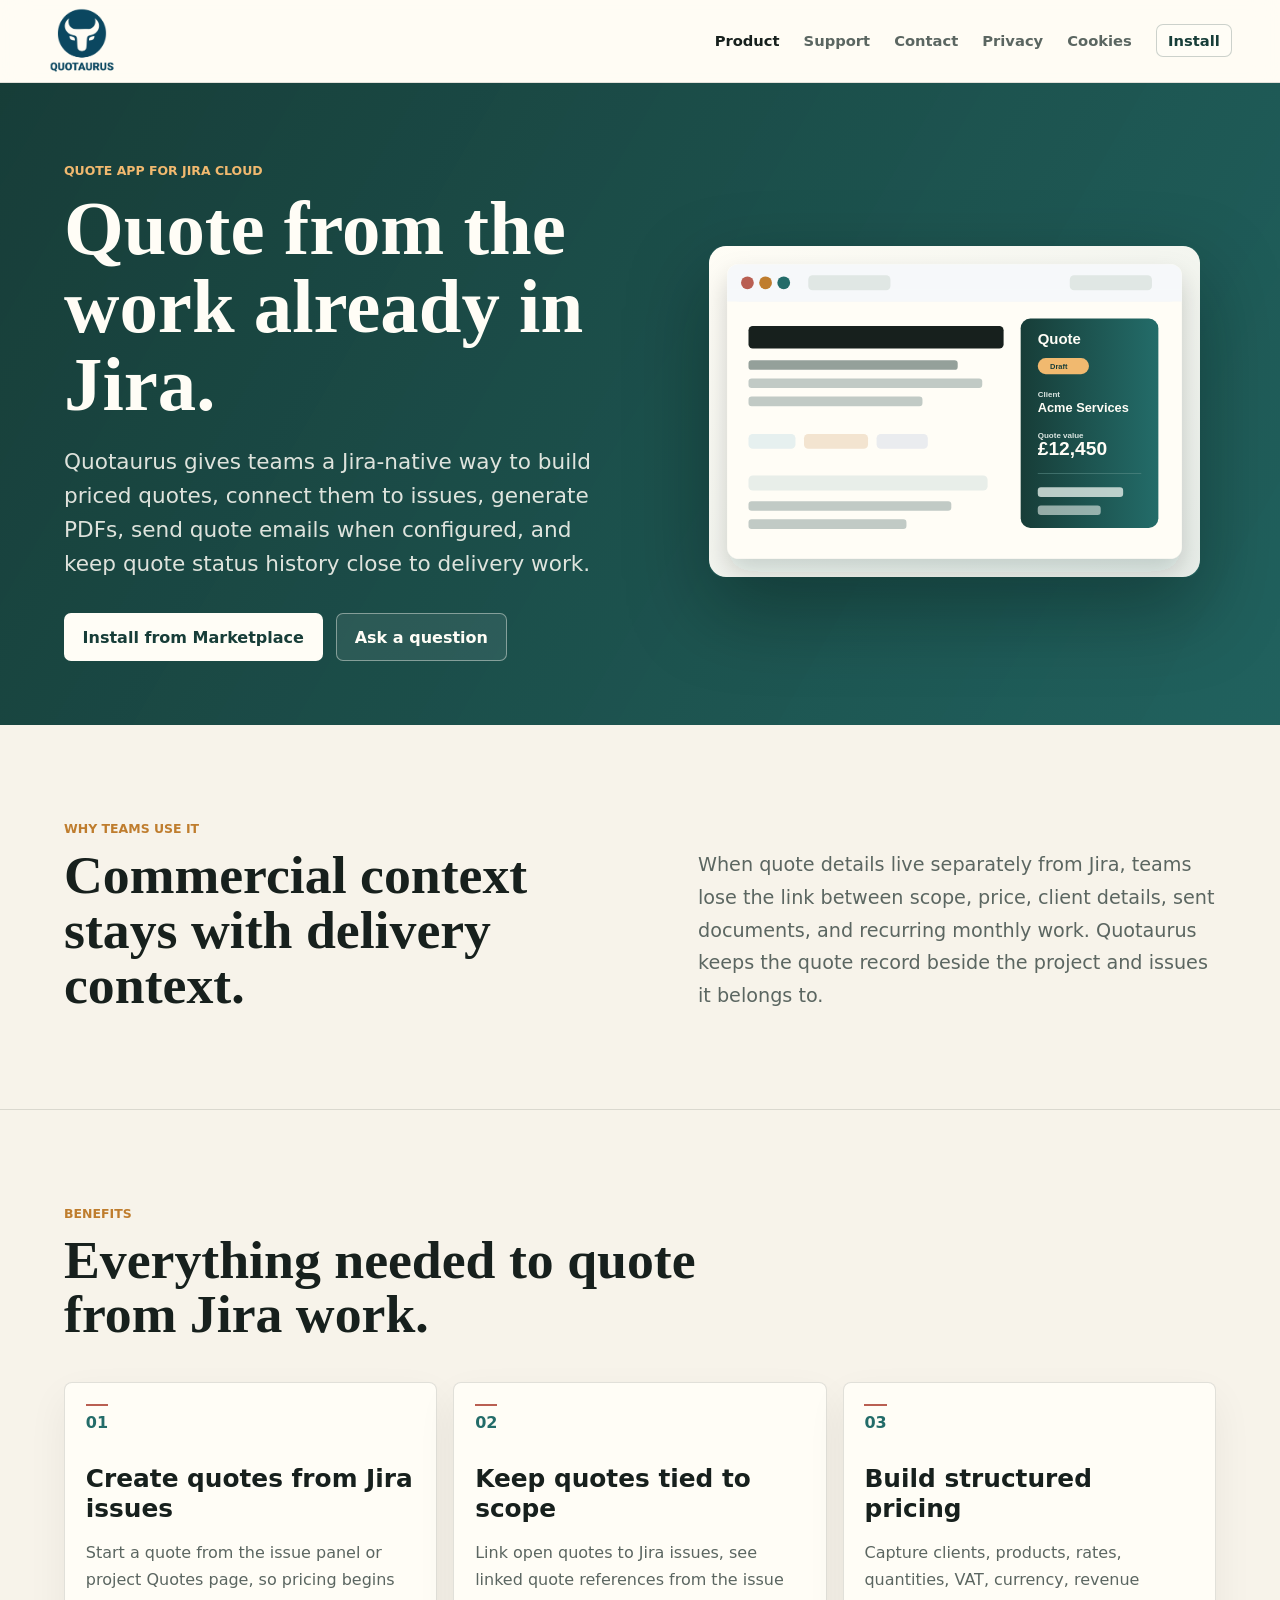
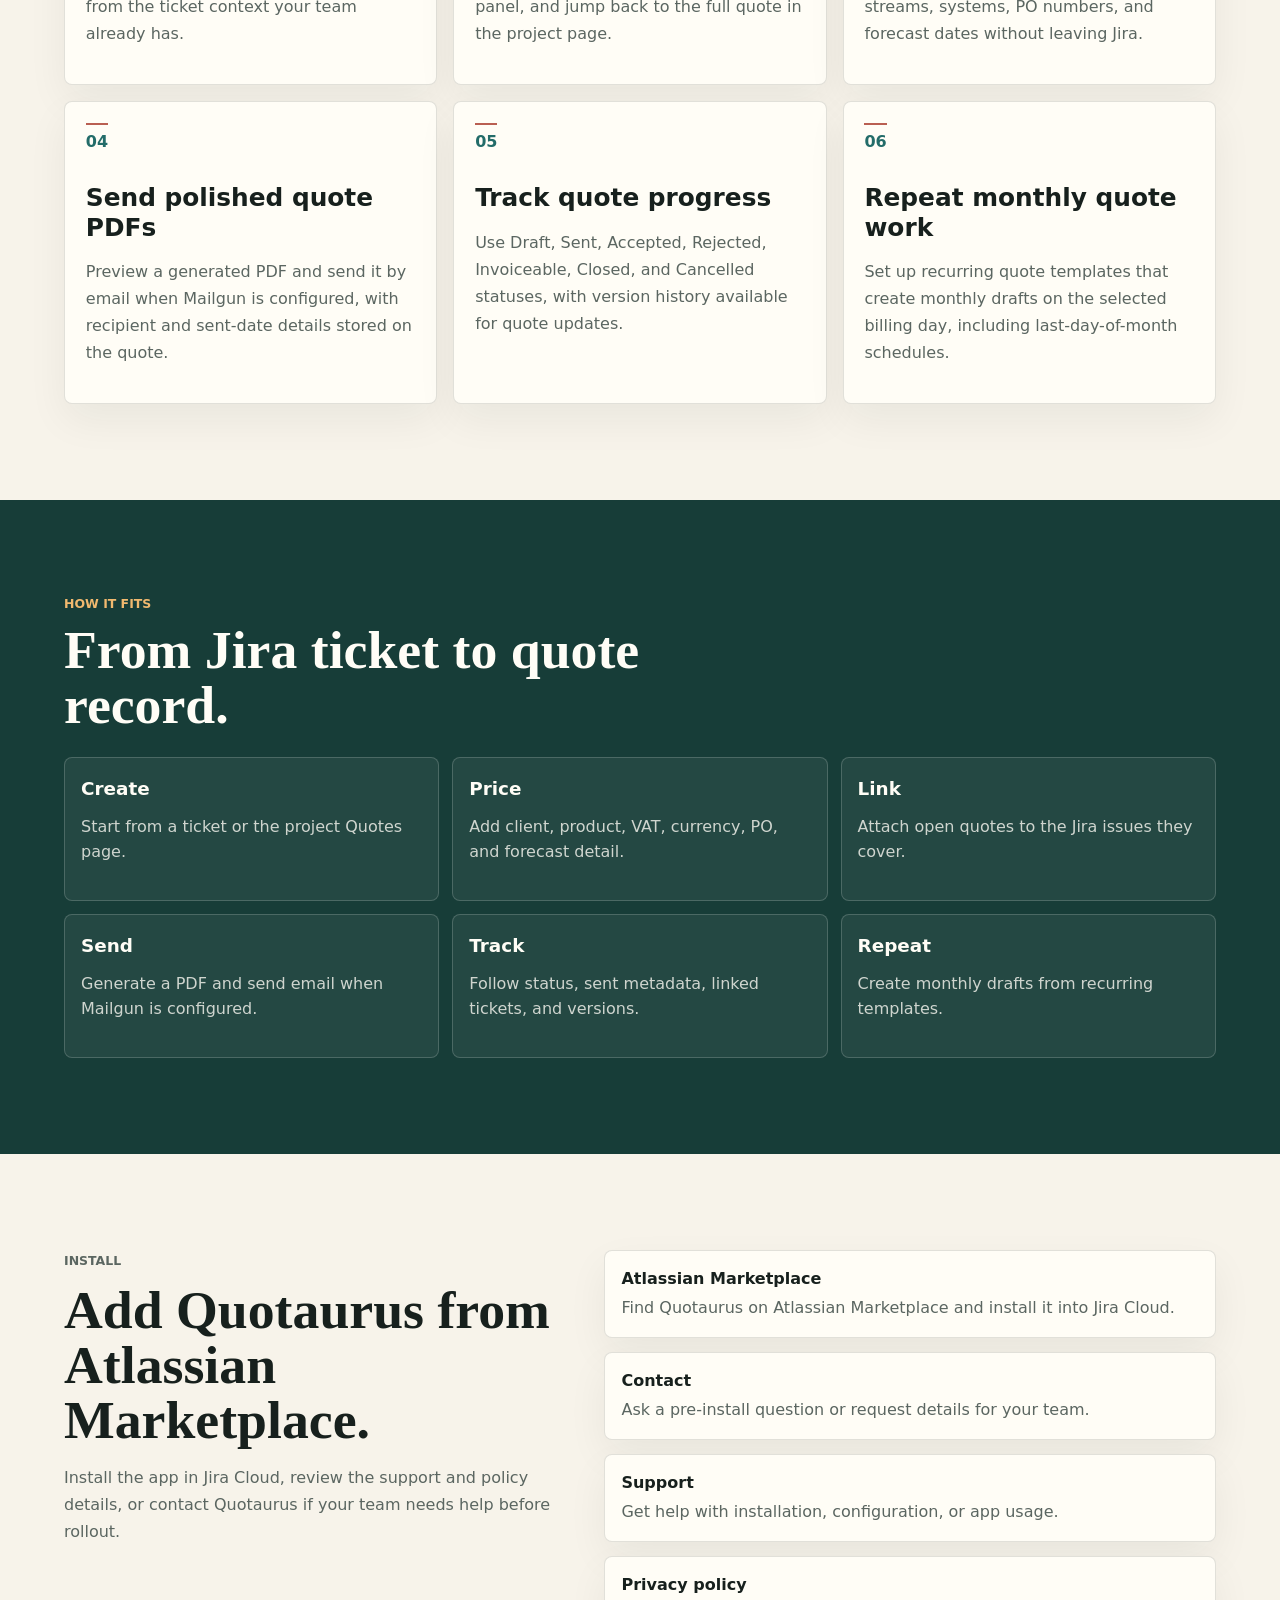
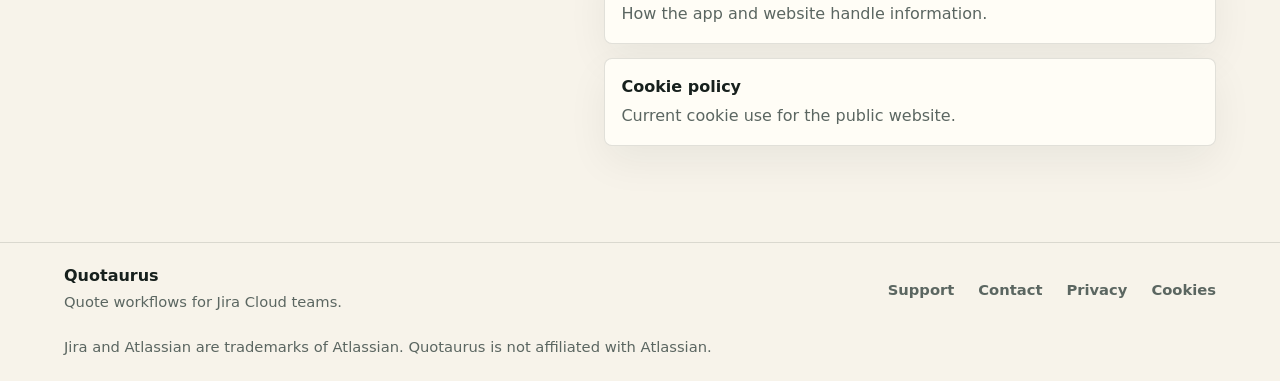
==== index.html @ f42eaaae "Refine sales copy for Quotaurus site" ====
<!doctype html>
<html lang="en">
  <head>
    <meta charset="utf-8">
    <meta name="viewport" content="width=device-width, initial-scale=1">
    <meta
      name="description"
      content="Quotaurus is a Jira Cloud quote app for creating priced quotes from Jira work, linking them to issues, generating PDFs, sending quote emails, and tracking quote status."
    >
    <title>Quotaurus | Quote App for Jira</title>
    <link rel="icon" href="assets/quotaurus-logo.png" type="image/png">
    <link rel="preload" as="image" href="assets/quote-app-mockup.svg">
    <link rel="stylesheet" href="styles.css">
  </head>
  <body>
    <header class="site-header" aria-label="Main navigation">
      <a class="brand" href="index.html" aria-label="Quotaurus home">
        <img class="brand-logo" src="assets/quotaurus-logo.png" alt="Quotaurus">
      </a>
      <nav class="nav-links" aria-label="Primary navigation">
        <a aria-current="page" href="index.html">Product</a>
        <a href="support.html">Support</a>
        <a href="contact.html">Contact</a>
        <a href="privacy-policy.html">Privacy</a>
        <a href="cookie-policy.html">Cookies</a>
        <a
          class="nav-cta"
          href="https://marketplace.atlassian.com/search?query=Quotaurus"
          target="_blank"
          rel="noopener"
        >Install</a>
      </nav>
    </header>

    <main>
      <section class="product-hero" aria-labelledby="hero-title">
        <div class="hero-copy">
          <p class="eyebrow">Quote app for Jira Cloud</p>
          <h1 id="hero-title">Quote from the work already in Jira.</h1>
          <p class="hero-text">
            Quotaurus gives teams a Jira-native way to build priced quotes,
            connect them to issues, generate PDFs, send quote emails when
            configured, and keep quote status history close to delivery work.
          </p>
          <div class="hero-actions" aria-label="Primary actions">
            <a
              class="button primary"
              href="https://marketplace.atlassian.com/search?query=Quotaurus"
              target="_blank"
              rel="noopener"
            >Install from Marketplace</a>
            <a class="button secondary" href="contact.html">Ask a question</a>
          </div>
        </div>

        <div class="hero-visual" aria-label="Quote app interface preview">
          <img
            src="assets/quote-app-mockup.svg"
            alt="Mock interface showing a Jira issue with a Quote panel, draft status, client, value, and line items."
          >
        </div>
      </section>

      <section class="intro-band" aria-labelledby="problem-title">
        <div>
          <p class="section-kicker">Why teams use it</p>
          <h2 id="problem-title">Commercial context stays with delivery context.</h2>
        </div>
        <p>
          When quote details live separately from Jira, teams lose the link
          between scope, price, client details, sent documents, and recurring
          monthly work. Quotaurus keeps the quote record beside the project and
          issues it belongs to.
        </p>
      </section>

      <section class="feature-grid" aria-labelledby="features-title">
        <div class="section-heading">
          <p class="section-kicker">Benefits</p>
          <h2 id="features-title">Everything needed to quote from Jira work.</h2>
        </div>

        <article class="feature-card">
          <span class="feature-number">01</span>
          <h3>Create quotes from Jira issues</h3>
          <p>
            Start a quote from the issue panel or project Quotes page, so
            pricing begins from the ticket context your team already has.
          </p>
        </article>

        <article class="feature-card">
          <span class="feature-number">02</span>
          <h3>Keep quotes tied to scope</h3>
          <p>
            Link open quotes to Jira issues, see linked quote references from
            the issue panel, and jump back to the full quote in the project page.
          </p>
        </article>

        <article class="feature-card">
          <span class="feature-number">03</span>
          <h3>Build structured pricing</h3>
          <p>
            Capture clients, products, rates, quantities, VAT, currency,
            revenue streams, systems, PO numbers, and forecast dates without
            leaving Jira.
          </p>
        </article>

        <article class="feature-card">
          <span class="feature-number">04</span>
          <h3>Send polished quote PDFs</h3>
          <p>
            Preview a generated PDF and send it by email when Mailgun is
            configured, with recipient and sent-date details stored on the
            quote.
          </p>
        </article>

        <article class="feature-card">
          <span class="feature-number">05</span>
          <h3>Track quote progress</h3>
          <p>
            Use Draft, Sent, Accepted, Rejected, Invoiceable, Closed, and
            Cancelled statuses, with version history available for quote
            updates.
          </p>
        </article>

        <article class="feature-card">
          <span class="feature-number">06</span>
          <h3>Repeat monthly quote work</h3>
          <p>
            Set up recurring quote templates that create monthly drafts on the
            selected billing day, including last-day-of-month schedules.
          </p>
        </article>
      </section>

      <section class="workflow-band" aria-labelledby="workflow-title">
        <div class="section-heading">
          <p class="section-kicker">How it fits</p>
          <h2 id="workflow-title">From Jira ticket to quote record.</h2>
        </div>
        <ol class="workflow-list">
          <li>
            <span>Create</span>
            Start from a ticket or the project Quotes page.
          </li>
          <li>
            <span>Price</span>
            Add client, product, VAT, currency, PO, and forecast detail.
          </li>
          <li>
            <span>Link</span>
            Attach open quotes to the Jira issues they cover.
          </li>
          <li>
            <span>Send</span>
            Generate a PDF and send email when Mailgun is configured.
          </li>
          <li>
            <span>Track</span>
            Follow status, sent metadata, linked tickets, and versions.
          </li>
          <li>
            <span>Repeat</span>
            Create monthly drafts from recurring templates.
          </li>
        </ol>
      </section>

      <section class="marketplace-band" aria-labelledby="marketplace-title">
        <div>
          <p class="section-kicker">Install</p>
          <h2 id="marketplace-title">Add Quotaurus from Atlassian Marketplace.</h2>
          <p>
            Install the app in Jira Cloud, review the support and policy
            details, or contact Quotaurus if your team needs help before rollout.
          </p>
        </div>
        <div class="link-cards">
          <a
            href="https://marketplace.atlassian.com/search?query=Quotaurus"
            target="_blank"
            rel="noopener"
          >
            <span>Atlassian Marketplace</span>
            Find Quotaurus on Atlassian Marketplace and install it into Jira Cloud.
          </a>
          <a href="contact.html">
            <span>Contact</span>
            Ask a pre-install question or request details for your team.
          </a>
          <a href="support.html">
            <span>Support</span>
            Get help with installation, configuration, or app usage.
          </a>
          <a href="privacy-policy.html">
            <span>Privacy policy</span>
            How the app and website handle information.
          </a>
          <a href="cookie-policy.html">
            <span>Cookie policy</span>
            Current cookie use for the public website.
          </a>
        </div>
      </section>
    </main>

    <footer class="site-footer">
      <div>
        <span class="footer-brand">Quotaurus</span>
        <p>Quote workflows for Jira Cloud teams.</p>
      </div>
      <nav aria-label="Footer navigation">
        <a href="support.html">Support</a>
        <a href="contact.html">Contact</a>
        <a href="privacy-policy.html">Privacy</a>
        <a href="cookie-policy.html">Cookies</a>
      </nav>
      <p class="trademark-note">
        Jira and Atlassian are trademarks of Atlassian. Quotaurus is not
        affiliated with Atlassian.
      </p>
    </footer>
  </body>
</html>
---- styles.css ----
:root {
  color-scheme: light;
  --ink: #17201d;
  --muted: #5b6661;
  --paper: #f7f3ea;
  --paper-strong: #fffdf6;
  --mist: #e9eee9;
  --line: rgba(23, 32, 29, 0.13);
  --forest: #173d38;
  --teal: #236c69;
  --blue: #315d92;
  --amber: #bf7d2e;
  --coral: #b95f52;
  --shadow: rgba(21, 34, 31, 0.16);
  font-family:
    Inter, ui-sans-serif, system-ui, -apple-system, BlinkMacSystemFont,
    "Segoe UI", sans-serif;
  font-size: 16px;
}

* {
  box-sizing: border-box;
}

html {
  scroll-behavior: smooth;
}

body {
  margin: 0;
  color: var(--ink);
  background: var(--paper);
}

a {
  color: inherit;
  text-decoration: none;
}

code {
  border: 1px solid var(--line);
  border-radius: 5px;
  padding: 0.08rem 0.32rem;
  background: rgba(255, 253, 246, 0.75);
  font-size: 0.92em;
}

img {
  display: block;
  max-width: 100%;
}

.site-header {
  position: sticky;
  z-index: 10;
  top: 0;
  display: flex;
  align-items: center;
  justify-content: space-between;
  gap: 1rem;
  border-bottom: 1px solid var(--line);
  padding: 0.45rem clamp(1rem, 4vw, 3rem);
  background: rgba(255, 253, 246, 0.9);
  backdrop-filter: blur(14px);
}

.brand {
  display: inline-flex;
  align-items: center;
}

.brand-logo {
  width: auto;
  height: 4.2rem;
}

.nav-links,
.site-footer nav {
  display: flex;
  align-items: center;
  gap: clamp(0.75rem, 2.5vw, 1.5rem);
  color: var(--muted);
  font-size: 0.92rem;
  font-weight: 760;
}

.nav-links a {
  padding-block: 0.25rem;
}

.nav-links .nav-cta {
  border: 1px solid rgba(23, 61, 56, 0.22);
  border-radius: 7px;
  padding: 0.45rem 0.7rem;
  color: var(--forest);
  background: rgba(255, 253, 246, 0.72);
}

.nav-links a:hover,
.nav-links a:focus-visible,
.nav-links a[aria-current="page"] {
  color: var(--ink);
}

.product-hero {
  min-height: 68svh;
  display: grid;
  grid-template-columns: minmax(0, 0.95fr) minmax(20rem, 0.9fr);
  align-items: center;
  gap: clamp(2rem, 6vw, 5rem);
  padding: clamp(2.75rem, 7vw, 5rem) clamp(1rem, 5vw, 5rem)
    clamp(2.25rem, 6vw, 4rem);
  background:
    linear-gradient(120deg, rgba(23, 61, 56, 0.94), rgba(35, 108, 105, 0.78)),
    var(--forest);
  color: var(--paper-strong);
  overflow: hidden;
}

.hero-copy {
  max-width: 44rem;
}

.eyebrow,
.section-kicker {
  margin: 0 0 0.75rem;
  color: var(--amber);
  font-size: 0.78rem;
  font-weight: 860;
  letter-spacing: 0;
  text-transform: uppercase;
}

.product-hero .eyebrow {
  color: #f1b96f;
}

h1,
h2,
h3,
p {
  overflow-wrap: anywhere;
}

h1,
h2,
h3 {
  margin: 0;
  letter-spacing: 0;
}

h1,
h2 {
  font-family: Georgia, "Times New Roman", serif;
  font-weight: 760;
  line-height: 1.02;
}

h1 {
  max-width: 11em;
  font-size: clamp(3.2rem, 6vw, 5.8rem);
}

h2 {
  font-size: clamp(2rem, 4.2vw, 4.25rem);
}

h3 {
  font-size: clamp(1.25rem, 2vw, 1.55rem);
  line-height: 1.18;
}

.hero-text {
  max-width: 39rem;
  margin: 1.25rem 0 0;
  color: rgba(255, 253, 246, 0.86);
  font-size: clamp(1.08rem, 1.8vw, 1.35rem);
  line-height: 1.58;
}

.hero-actions {
  display: flex;
  flex-wrap: wrap;
  gap: 0.85rem;
  margin-top: 2rem;
}

.button {
  min-height: 3rem;
  display: inline-flex;
  align-items: center;
  justify-content: center;
  border-radius: 7px;
  border: 1px solid transparent;
  padding: 0.85rem 1.1rem;
  font: inherit;
  font-weight: 830;
}

.button.primary {
  color: var(--forest);
  background: var(--paper-strong);
}

.button.secondary {
  color: var(--paper-strong);
  border-color: rgba(255, 253, 246, 0.42);
  background: rgba(255, 253, 246, 0.08);
}

.button.dark {
  color: var(--paper-strong);
  background: var(--forest);
}

.button:hover,
.button:focus-visible {
  transform: translateY(-1px);
  box-shadow: 0 0.8rem 2rem rgba(0, 0, 0, 0.15);
}

.hero-visual {
  padding: clamp(0.5rem, 2vw, 1rem);
}

.hero-visual img {
  width: min(38rem, 100%);
  border-radius: 14px;
  box-shadow: 0 2rem 5rem rgba(4, 12, 10, 0.34);
}

.intro-band,
.feature-grid,
.workflow-band,
.marketplace-band,
.page-hero,
.content-grid,
.policy-layout,
.site-footer {
  padding-inline: clamp(1rem, 5vw, 5rem);
}

.intro-band {
  display: grid;
  grid-template-columns: minmax(0, 0.9fr) minmax(16rem, 0.8fr);
  gap: clamp(1.25rem, 4vw, 4rem);
  align-items: end;
  padding-block: clamp(3rem, 8vw, 6rem);
  border-bottom: 1px solid var(--line);
}

.intro-band p:last-child,
.marketplace-band p,
.page-hero p,
.policy-layout p,
.policy-layout li,
.feature-card p,
.contact-card p,
.support-card p,
.site-footer p {
  color: var(--muted);
  line-height: 1.7;
}

.intro-band p:last-child {
  margin: 0;
  font-size: clamp(1rem, 1.7vw, 1.2rem);
}

.section-heading {
  max-width: 46rem;
  margin-bottom: 1.5rem;
}

.feature-grid {
  display: grid;
  grid-template-columns: repeat(3, minmax(0, 1fr));
  gap: 1rem;
  padding-block: clamp(3rem, 8vw, 6rem);
}

.feature-grid .section-heading {
  grid-column: 1 / -1;
}

.feature-card,
.contact-card,
.support-card,
.policy-card,
.link-cards a {
  border: 1px solid var(--line);
  border-radius: 8px;
  background: var(--paper-strong);
  box-shadow: 0 1rem 2.5rem rgba(24, 34, 30, 0.06);
}

.feature-card {
  min-height: 16rem;
  padding: 1.3rem;
}

.feature-number {
  display: inline-flex;
  margin-bottom: 2rem;
  border-top: 2px solid var(--coral);
  padding-top: 0.45rem;
  color: var(--teal);
  font-weight: 860;
}

.workflow-band {
  padding-block: clamp(3rem, 8vw, 6rem);
  color: var(--paper-strong);
  background: var(--forest);
}

.workflow-band .section-kicker {
  color: #f1b96f;
}

.workflow-list {
  display: grid;
  grid-template-columns: repeat(3, minmax(0, 1fr));
  gap: 0.8rem;
  margin: 0;
  padding: 0;
  list-style: none;
}

.workflow-list li {
  min-height: 9rem;
  border: 1px solid rgba(255, 253, 246, 0.18);
  border-radius: 8px;
  padding: 1rem;
  color: rgba(255, 253, 246, 0.78);
  background: rgba(255, 253, 246, 0.06);
  line-height: 1.6;
}

.workflow-list span {
  display: block;
  margin-bottom: 0.65rem;
  color: var(--paper-strong);
  font-size: 1.15rem;
  font-weight: 840;
}

.marketplace-band {
  display: grid;
  grid-template-columns: minmax(0, 0.8fr) minmax(18rem, 1fr);
  gap: clamp(1.25rem, 4vw, 4rem);
  padding-block: clamp(3rem, 8vw, 6rem);
}

.link-cards {
  display: grid;
  gap: 0.85rem;
}

.link-cards a {
  display: block;
  padding: 1rem;
  color: var(--muted);
  line-height: 1.55;
}

.link-cards span {
  display: block;
  margin-bottom: 0.3rem;
  color: var(--ink);
  font-weight: 840;
}

.page-hero {
  padding-block: clamp(3.5rem, 8vw, 6rem);
  background: var(--mist);
}

.page-hero h1 {
  max-width: 13ch;
  color: var(--forest);
  font-size: clamp(3rem, 7vw, 6.4rem);
}

.page-hero p {
  max-width: 48rem;
  margin: 1rem 0 0;
  font-size: clamp(1.08rem, 1.8vw, 1.28rem);
}

.content-grid {
  display: grid;
  grid-template-columns: repeat(2, minmax(0, 1fr));
  gap: 1rem;
  padding-block: clamp(2.5rem, 7vw, 5rem);
}

.contact-card,
.support-card,
.policy-card {
  padding: 1.25rem;
}

.contact-card.full,
.support-card.full,
.policy-card.full {
  grid-column: 1 / -1;
}

.contact-card h2,
.support-card h2,
.policy-card h2 {
  font-size: clamp(1.65rem, 3vw, 2.5rem);
}

.contact-list,
.plain-list {
  display: grid;
  gap: 0.75rem;
  margin: 1rem 0 0;
  padding: 0;
  list-style: none;
}

.contact-list a {
  display: inline-flex;
  width: fit-content;
  color: var(--blue);
  font-weight: 800;
}

.plain-list li {
  padding-left: 1rem;
  border-left: 3px solid var(--amber);
  color: var(--muted);
  line-height: 1.65;
}

.policy-layout {
  max-width: 58rem;
  padding-block: clamp(2.5rem, 7vw, 5rem);
}

.policy-layout h2 {
  margin-top: 2.2rem;
  font-size: clamp(1.55rem, 3vw, 2.35rem);
}

.policy-layout h2:first-child {
  margin-top: 0;
}

.policy-layout a {
  color: var(--blue);
  font-weight: 760;
}

.site-footer {
  display: grid;
  grid-template-columns: minmax(0, 1fr) auto;
  gap: 1rem;
  border-top: 1px solid var(--line);
  padding-block: 1.4rem;
}

.footer-brand {
  display: block;
  color: var(--ink);
  font-weight: 860;
}

.site-footer p {
  margin: 0.25rem 0 0;
  font-size: 0.92rem;
}

.trademark-note {
  grid-column: 1 / -1;
  max-width: 58rem;
}

@media (max-width: 920px) {
  .product-hero,
  .intro-band,
  .marketplace-band,
  .content-grid {
    grid-template-columns: 1fr;
  }

  .feature-grid,
  .workflow-list {
    grid-template-columns: repeat(2, minmax(0, 1fr));
  }
}

@media (max-width: 660px) {
  .site-header {
    align-items: flex-start;
    flex-direction: column;
  }

  .nav-links {
    width: 100%;
    flex-wrap: wrap;
    row-gap: 0.45rem;
  }

  .product-hero {
    min-height: auto;
    gap: 1.25rem;
    padding-top: 2rem;
    padding-bottom: 1.5rem;
  }

  .brand-logo {
    height: 3.6rem;
  }

  h1 {
    max-width: 11ch;
    font-size: clamp(2.55rem, 13vw, 3.4rem);
  }

  .hero-text {
    margin-top: 0.9rem;
    font-size: 1rem;
  }

  .hero-actions {
    margin-top: 1.2rem;
  }

  .hero-visual {
    padding: 0 0.45rem;
  }

  .hero-actions,
  .site-footer {
    align-items: stretch;
    grid-template-columns: 1fr;
  }

  .button {
    width: 100%;
  }

  .feature-grid,
  .workflow-list {
    grid-template-columns: 1fr;
  }
}
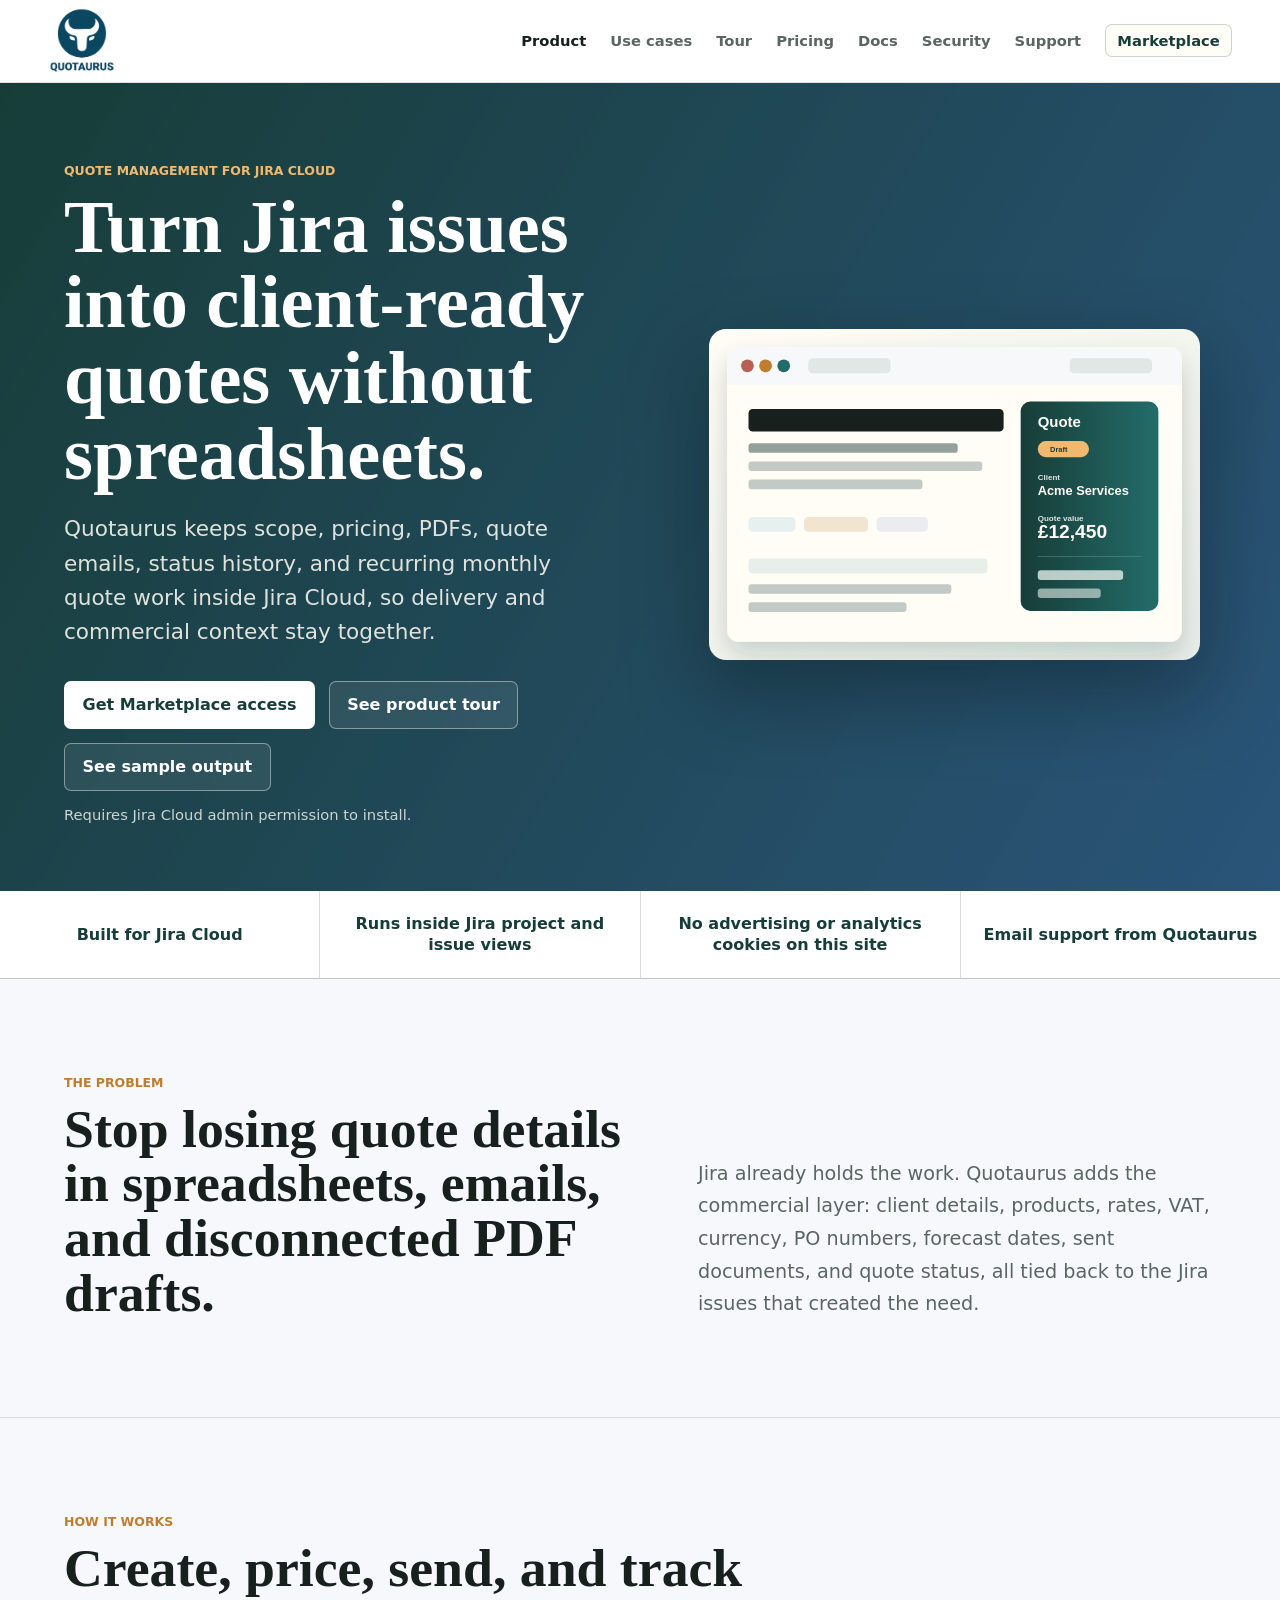
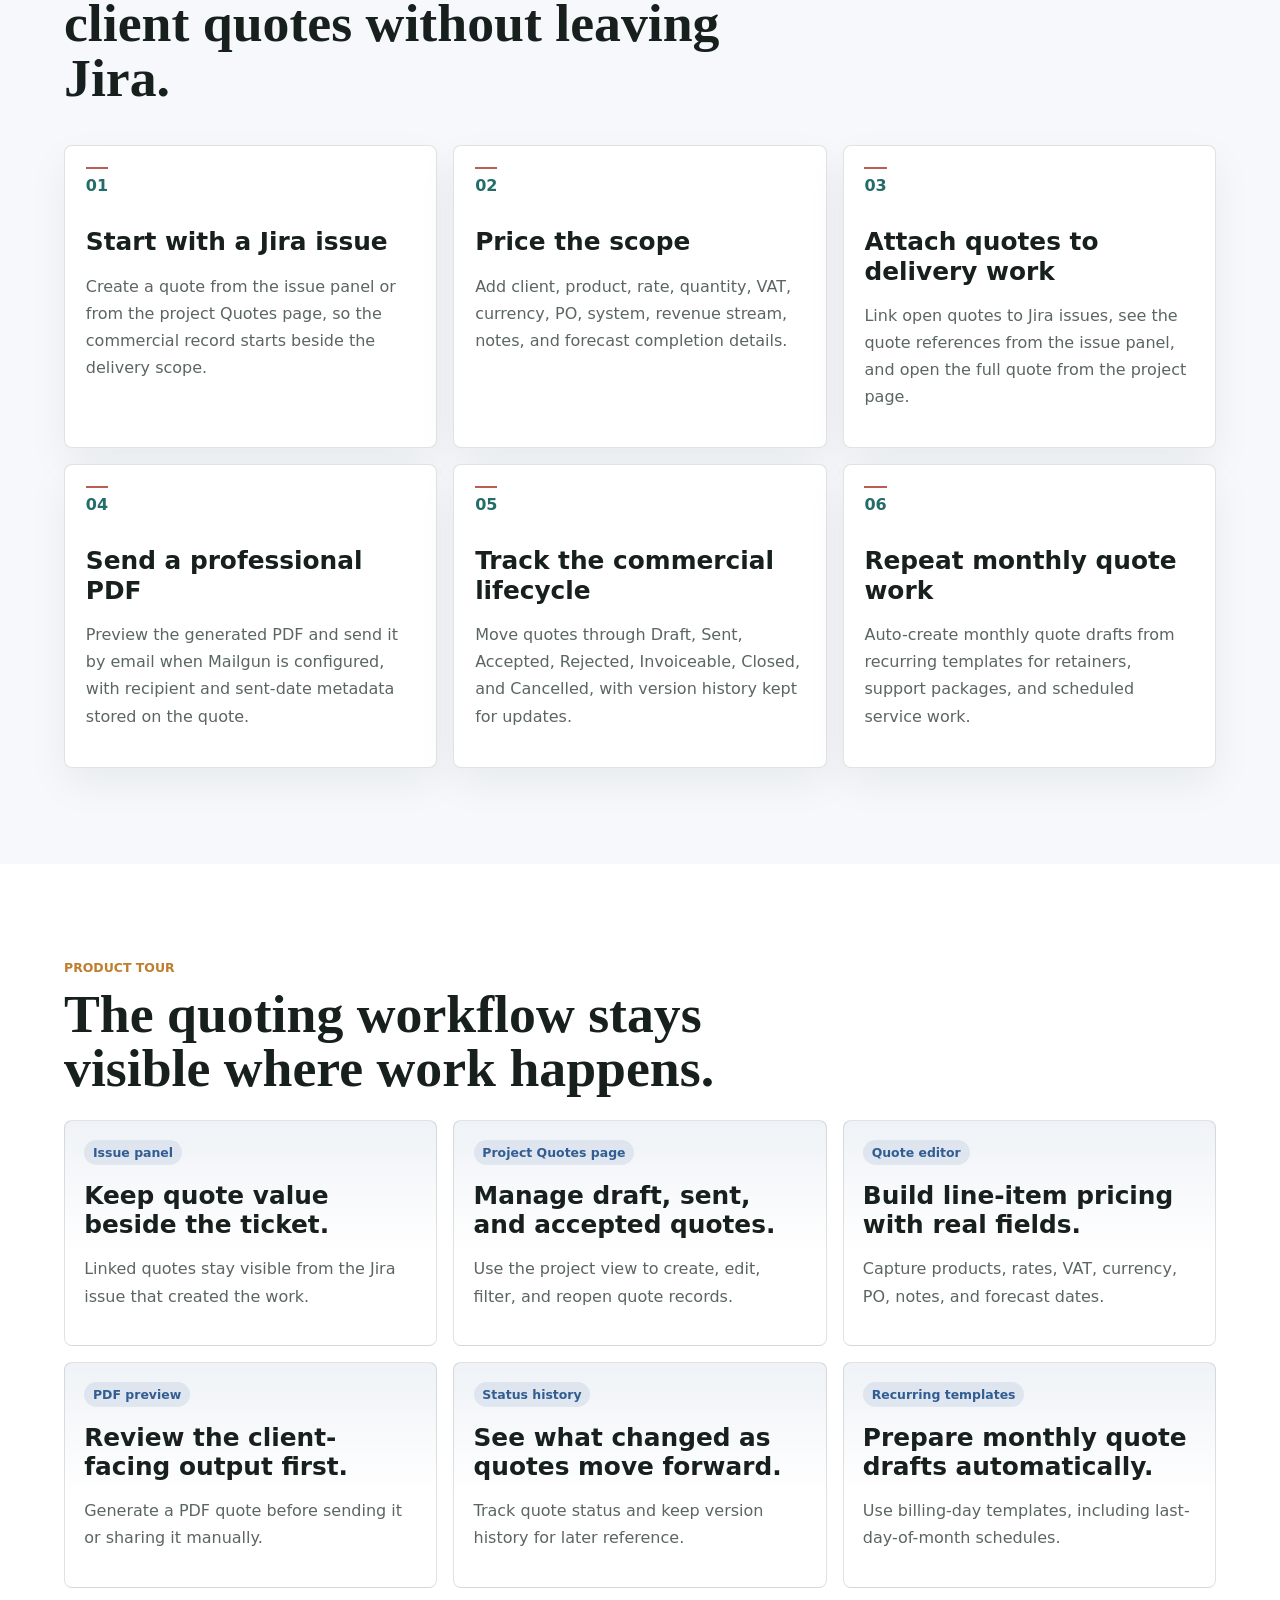
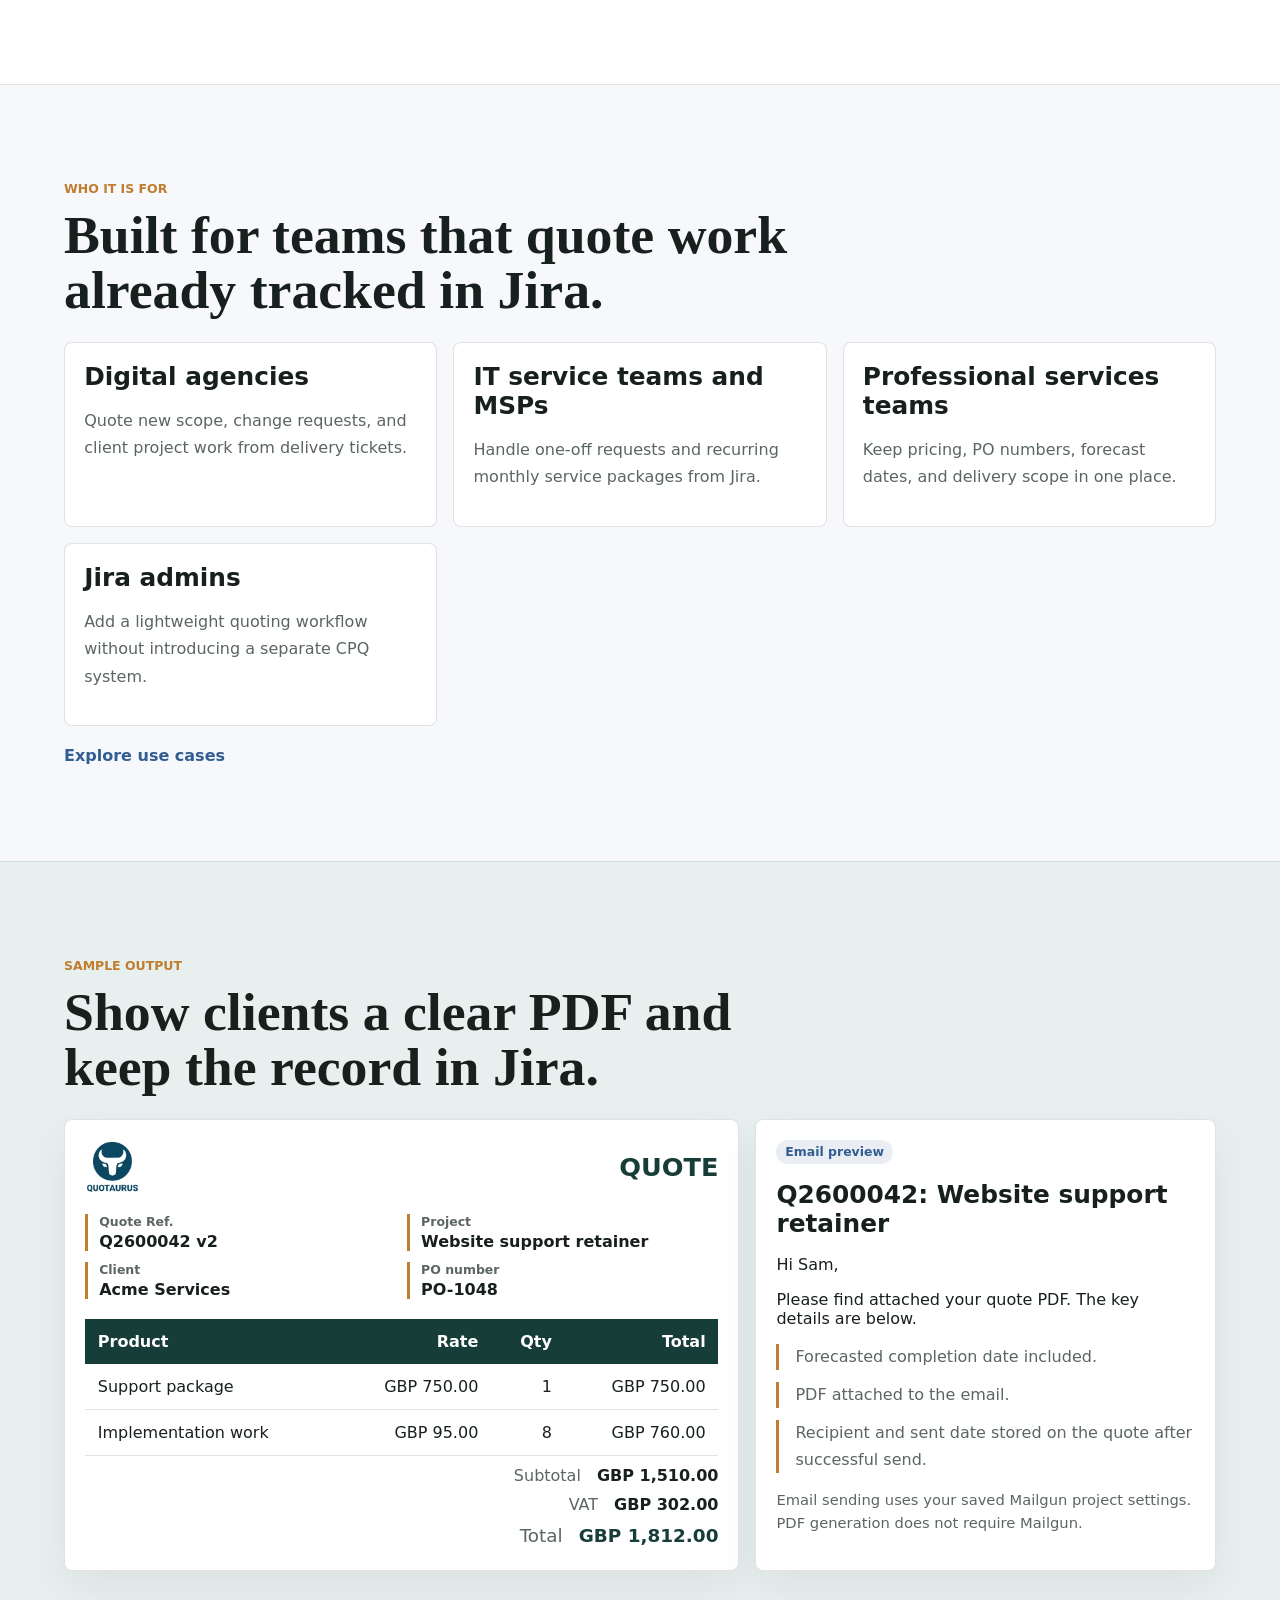
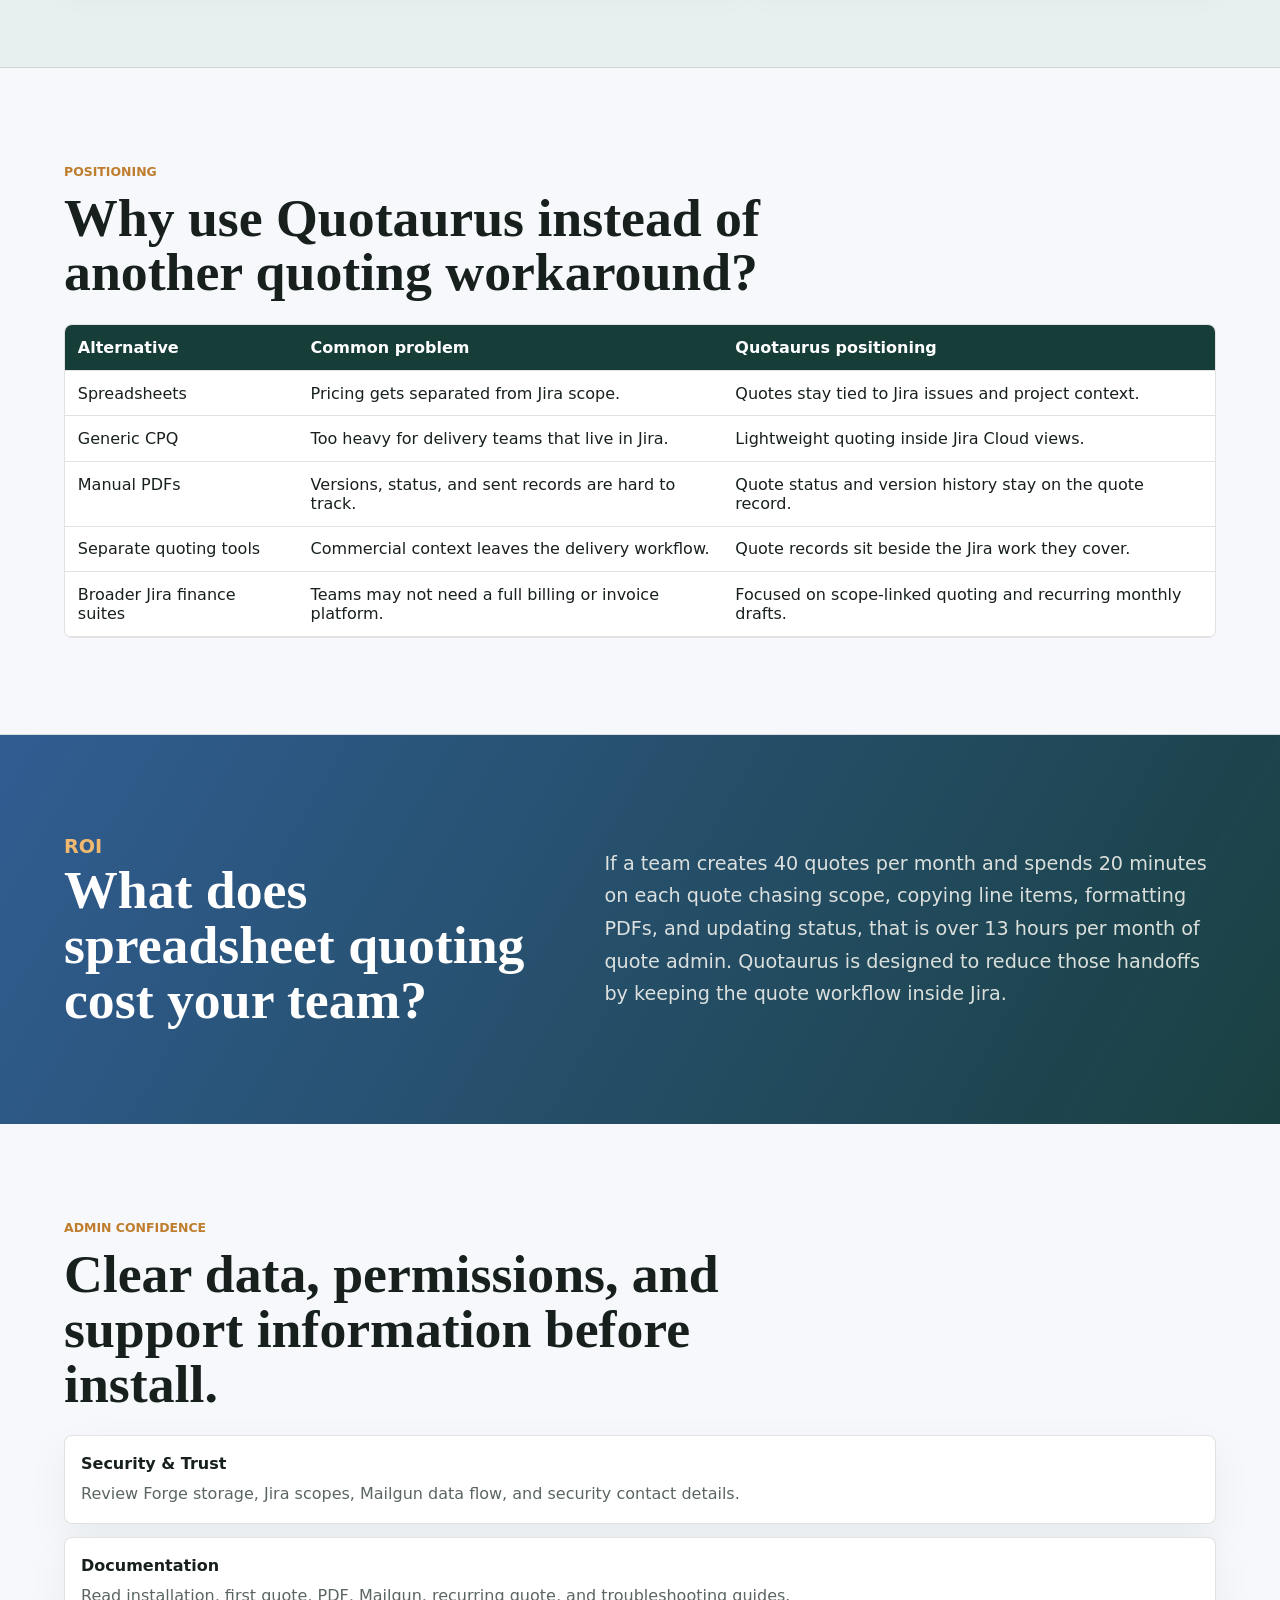
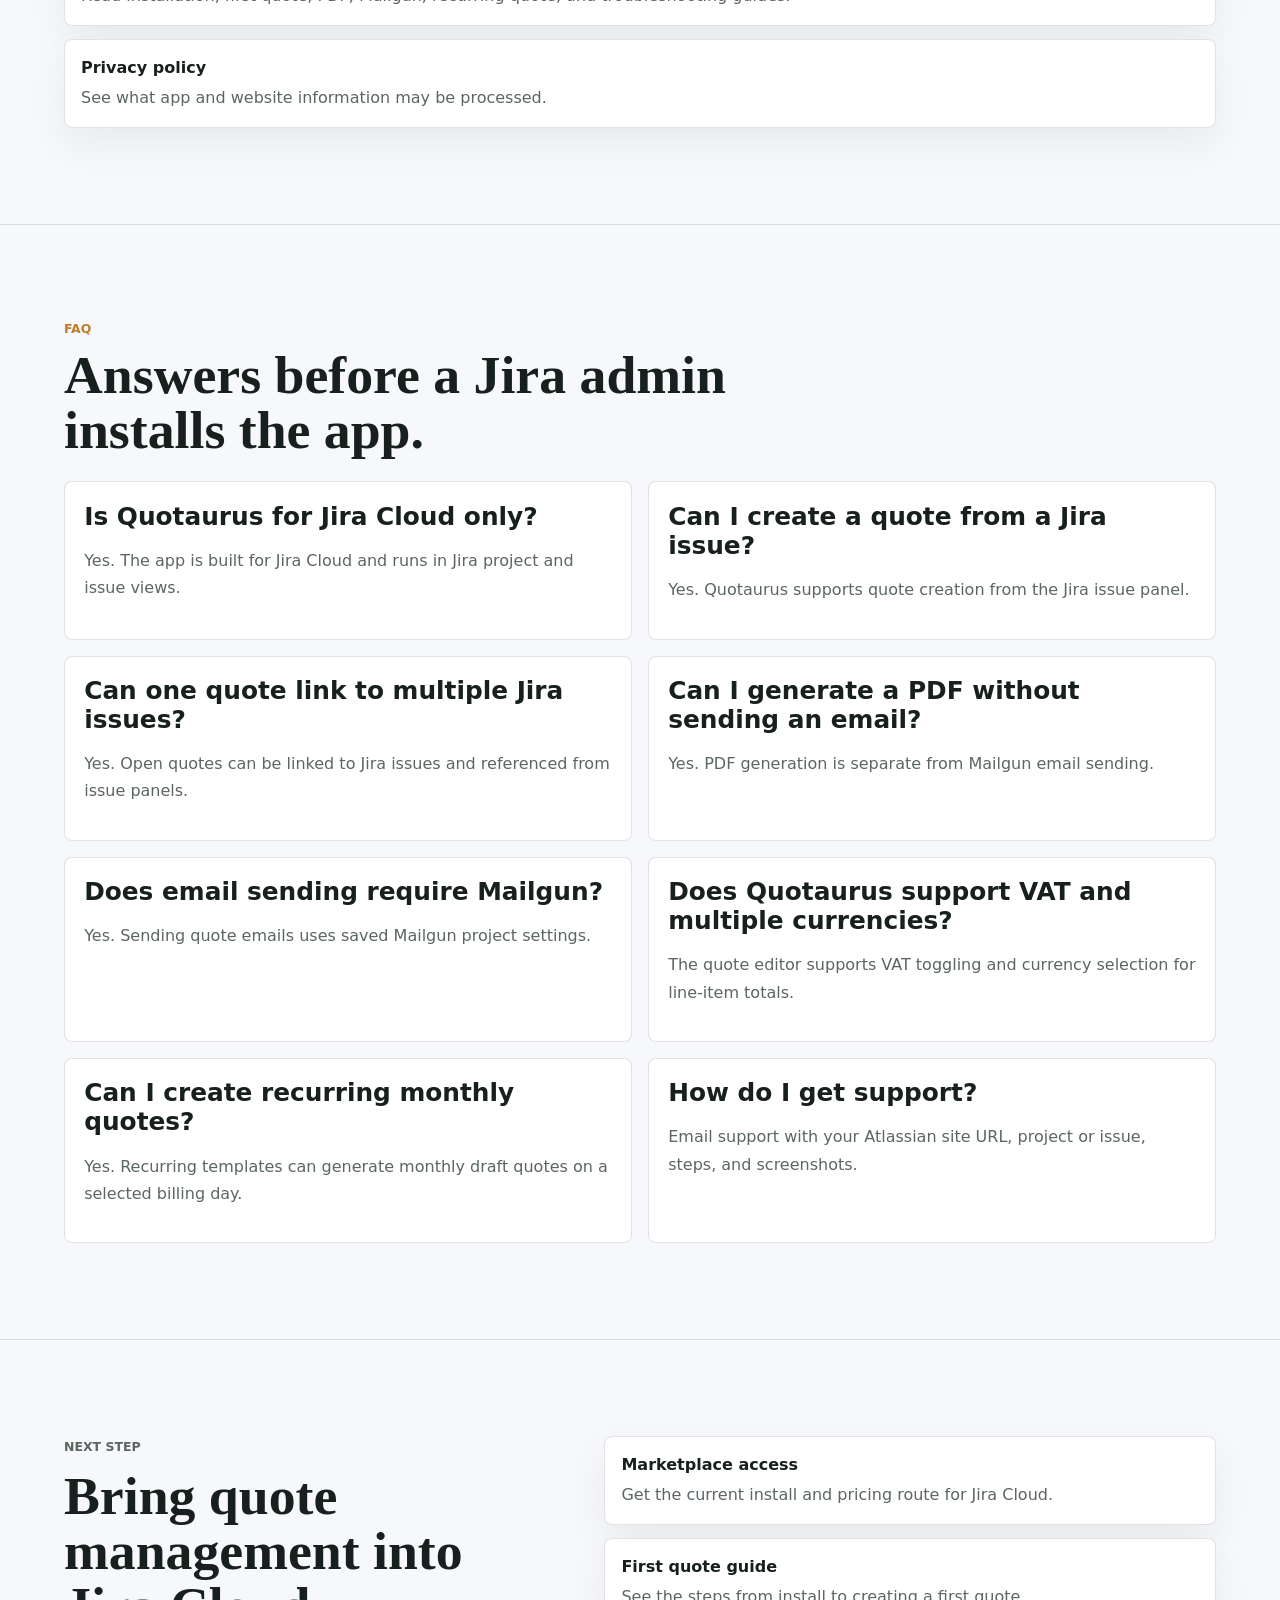
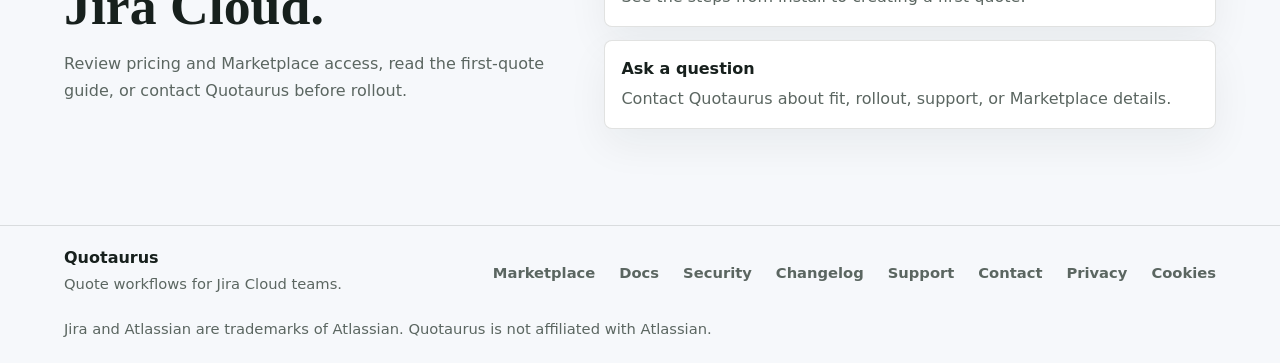
==== commit 09444d6a: "Expand Quotaurus buyer website" ====
--- a/index.html
+++ b/index.html
@@ -5,12 +5,65 @@
     <meta name="viewport" content="width=device-width, initial-scale=1">
     <meta
       name="description"
-      content="Quotaurus is a Jira Cloud quote app for creating priced quotes from Jira work, linking them to issues, generating PDFs, sending quote emails, and tracking quote status."
+      content="Quotaurus is quote management for Jira Cloud: create priced quotes from Jira issues, generate PDFs, send quote emails, track status, and manage recurring quote drafts inside Jira."
     >
-    <title>Quotaurus | Quote App for Jira</title>
+    <title>Quotaurus - Quote Management for Jira Cloud</title>
     <link rel="icon" href="assets/quotaurus-logo.png" type="image/png">
     <link rel="preload" as="image" href="assets/quote-app-mockup.svg">
     <link rel="stylesheet" href="styles.css">
+    <script type="application/ld+json">
+      {
+        "@context": "https://schema.org",
+        "@type": "SoftwareApplication",
+        "name": "Quotaurus",
+        "applicationCategory": "BusinessApplication",
+        "operatingSystem": "Jira Cloud",
+        "description": "Create priced quotes from Jira issues, generate PDFs, send quote emails when configured, track quote status, and manage recurring monthly quote drafts inside Jira Cloud.",
+        "url": "https://quotaurus.com/",
+        "publisher": {
+          "@type": "Organization",
+          "name": "Quotaurus",
+          "url": "https://quotaurus.com/"
+        },
+        "offers": {
+          "@type": "Offer",
+          "availability": "https://schema.org/OnlineOnly",
+          "url": "https://quotaurus.com/pricing.html"
+        }
+      }
+    </script>
+    <script type="application/ld+json">
+      {
+        "@context": "https://schema.org",
+        "@type": "FAQPage",
+        "mainEntity": [
+          {
+            "@type": "Question",
+            "name": "Is Quotaurus for Jira Cloud?",
+            "acceptedAnswer": {
+              "@type": "Answer",
+              "text": "Yes. Quotaurus is built for Jira Cloud and runs inside Jira project pages and issue panels."
+            }
+          },
+          {
+            "@type": "Question",
+            "name": "Can I generate a PDF without sending an email?",
+            "acceptedAnswer": {
+              "@type": "Answer",
+              "text": "Yes. Quotaurus can generate quote PDFs separately from configured email sending."
+            }
+          },
+          {
+            "@type": "Question",
+            "name": "Does quote email require Mailgun?",
+            "acceptedAnswer": {
+              "@type": "Answer",
+              "text": "Quote email sending uses saved Mailgun project settings. Teams can still generate PDFs without configuring Mailgun."
+            }
+          }
+        ]
+      }
+    </script>
   </head>
   <body>
     <header class="site-header" aria-label="Main navigation">
@@ -19,41 +72,35 @@
       </a>
       <nav class="nav-links" aria-label="Primary navigation">
         <a aria-current="page" href="index.html">Product</a>
+        <a href="use-cases.html">Use cases</a>
+        <a href="index.html#product-tour">Tour</a>
+        <a href="pricing.html">Pricing</a>
+        <a href="docs.html">Docs</a>
+        <a href="security.html">Security</a>
         <a href="support.html">Support</a>
-        <a href="contact.html">Contact</a>
-        <a href="privacy-policy.html">Privacy</a>
-        <a href="cookie-policy.html">Cookies</a>
-        <a
-          class="nav-cta"
-          href="https://marketplace.atlassian.com/search?query=Quotaurus"
-          target="_blank"
-          rel="noopener"
-        >Install</a>
+        <a class="nav-cta" href="pricing.html#marketplace-access">Marketplace</a>
       </nav>
     </header>
 
     <main>
       <section class="product-hero" aria-labelledby="hero-title">
         <div class="hero-copy">
-          <p class="eyebrow">Quote app for Jira Cloud</p>
-          <h1 id="hero-title">Quote from the work already in Jira.</h1>
+          <p class="eyebrow">Quote management for Jira Cloud</p>
+          <h1 id="hero-title">Turn Jira issues into client-ready quotes without spreadsheets.</h1>
           <p class="hero-text">
-            Quotaurus gives teams a Jira-native way to build priced quotes,
-            connect them to issues, generate PDFs, send quote emails when
-            configured, and keep quote status history close to delivery work.
+            Quotaurus keeps scope, pricing, PDFs, quote emails, status history,
+            and recurring monthly quote work inside Jira Cloud, so delivery and
+            commercial context stay together.
           </p>
           <div class="hero-actions" aria-label="Primary actions">
-            <a
-              class="button primary"
-              href="https://marketplace.atlassian.com/search?query=Quotaurus"
-              target="_blank"
-              rel="noopener"
-            >Install from Marketplace</a>
-            <a class="button secondary" href="contact.html">Ask a question</a>
+            <a class="button primary" href="pricing.html#marketplace-access">Get Marketplace access</a>
+            <a class="button secondary" href="#product-tour">See product tour</a>
+            <a class="button secondary" href="#sample-output">See sample output</a>
           </div>
-        </div>
-
-        <div class="hero-visual" aria-label="Quote app interface preview">
+          <p class="button-note">Requires Jira Cloud admin permission to install.</p>
+        </div>
+
+        <div class="hero-visual" aria-label="Quotaurus interface preview">
           <img
             src="assets/quote-app-mockup.svg"
             alt="Mock interface showing a Jira issue with a Quote panel, draft status, client, value, and line items."
@@ -61,70 +108,74 @@
         </div>
       </section>
 
+      <section class="trust-strip" aria-label="Trust highlights">
+        <span>Built for Jira Cloud</span>
+        <span>Runs inside Jira project and issue views</span>
+        <span>No advertising or analytics cookies on this site</span>
+        <span>Email support from Quotaurus</span>
+      </section>
+
       <section class="intro-band" aria-labelledby="problem-title">
         <div>
-          <p class="section-kicker">Why teams use it</p>
-          <h2 id="problem-title">Commercial context stays with delivery context.</h2>
+          <p class="section-kicker">The problem</p>
+          <h2 id="problem-title">Stop losing quote details in spreadsheets, emails, and disconnected PDF drafts.</h2>
         </div>
         <p>
-          When quote details live separately from Jira, teams lose the link
-          between scope, price, client details, sent documents, and recurring
-          monthly work. Quotaurus keeps the quote record beside the project and
-          issues it belongs to.
+          Jira already holds the work. Quotaurus adds the commercial layer:
+          client details, products, rates, VAT, currency, PO numbers, forecast
+          dates, sent documents, and quote status, all tied back to the Jira
+          issues that created the need.
         </p>
       </section>
 
-      <section class="feature-grid" aria-labelledby="features-title">
-        <div class="section-heading">
-          <p class="section-kicker">Benefits</p>
-          <h2 id="features-title">Everything needed to quote from Jira work.</h2>
+      <section class="feature-grid" aria-labelledby="story-title">
+        <div class="section-heading">
+          <p class="section-kicker">How it works</p>
+          <h2 id="story-title">Create, price, send, and track client quotes without leaving Jira.</h2>
         </div>
 
         <article class="feature-card">
           <span class="feature-number">01</span>
-          <h3>Create quotes from Jira issues</h3>
-          <p>
-            Start a quote from the issue panel or project Quotes page, so
-            pricing begins from the ticket context your team already has.
+          <h3>Start with a Jira issue</h3>
+          <p>
+            Create a quote from the issue panel or from the project Quotes page,
+            so the commercial record starts beside the delivery scope.
           </p>
         </article>
 
         <article class="feature-card">
           <span class="feature-number">02</span>
-          <h3>Keep quotes tied to scope</h3>
-          <p>
-            Link open quotes to Jira issues, see linked quote references from
-            the issue panel, and jump back to the full quote in the project page.
+          <h3>Price the scope</h3>
+          <p>
+            Add client, product, rate, quantity, VAT, currency, PO, system,
+            revenue stream, notes, and forecast completion details.
           </p>
         </article>
 
         <article class="feature-card">
           <span class="feature-number">03</span>
-          <h3>Build structured pricing</h3>
-          <p>
-            Capture clients, products, rates, quantities, VAT, currency,
-            revenue streams, systems, PO numbers, and forecast dates without
-            leaving Jira.
+          <h3>Attach quotes to delivery work</h3>
+          <p>
+            Link open quotes to Jira issues, see the quote references from the
+            issue panel, and open the full quote from the project page.
           </p>
         </article>
 
         <article class="feature-card">
           <span class="feature-number">04</span>
-          <h3>Send polished quote PDFs</h3>
-          <p>
-            Preview a generated PDF and send it by email when Mailgun is
-            configured, with recipient and sent-date details stored on the
-            quote.
+          <h3>Send a professional PDF</h3>
+          <p>
+            Preview the generated PDF and send it by email when Mailgun is
+            configured, with recipient and sent-date metadata stored on the quote.
           </p>
         </article>
 
         <article class="feature-card">
           <span class="feature-number">05</span>
-          <h3>Track quote progress</h3>
-          <p>
-            Use Draft, Sent, Accepted, Rejected, Invoiceable, Closed, and
-            Cancelled statuses, with version history available for quote
-            updates.
+          <h3>Track the commercial lifecycle</h3>
+          <p>
+            Move quotes through Draft, Sent, Accepted, Rejected, Invoiceable,
+            Closed, and Cancelled, with version history kept for updates.
           </p>
         </article>
 
@@ -132,78 +183,268 @@
           <span class="feature-number">06</span>
           <h3>Repeat monthly quote work</h3>
           <p>
-            Set up recurring quote templates that create monthly drafts on the
-            selected billing day, including last-day-of-month schedules.
-          </p>
-        </article>
-      </section>
-
-      <section class="workflow-band" aria-labelledby="workflow-title">
-        <div class="section-heading">
-          <p class="section-kicker">How it fits</p>
-          <h2 id="workflow-title">From Jira ticket to quote record.</h2>
-        </div>
-        <ol class="workflow-list">
-          <li>
-            <span>Create</span>
-            Start from a ticket or the project Quotes page.
-          </li>
-          <li>
-            <span>Price</span>
-            Add client, product, VAT, currency, PO, and forecast detail.
-          </li>
-          <li>
-            <span>Link</span>
-            Attach open quotes to the Jira issues they cover.
-          </li>
-          <li>
-            <span>Send</span>
-            Generate a PDF and send email when Mailgun is configured.
-          </li>
-          <li>
-            <span>Track</span>
-            Follow status, sent metadata, linked tickets, and versions.
-          </li>
-          <li>
-            <span>Repeat</span>
-            Create monthly drafts from recurring templates.
-          </li>
-        </ol>
-      </section>
-
-      <section class="marketplace-band" aria-labelledby="marketplace-title">
+            Auto-create monthly quote drafts from recurring templates for
+            retainers, support packages, and scheduled service work.
+          </p>
+        </article>
+      </section>
+
+      <section class="product-tour" id="product-tour" aria-labelledby="tour-title">
+        <div class="section-heading">
+          <p class="section-kicker">Product tour</p>
+          <h2 id="tour-title">The quoting workflow stays visible where work happens.</h2>
+        </div>
+        <div class="tour-grid">
+          <article class="tour-shot">
+            <span>Issue panel</span>
+            <h3>Keep quote value beside the ticket.</h3>
+            <p>Linked quotes stay visible from the Jira issue that created the work.</p>
+          </article>
+          <article class="tour-shot">
+            <span>Project Quotes page</span>
+            <h3>Manage draft, sent, and accepted quotes.</h3>
+            <p>Use the project view to create, edit, filter, and reopen quote records.</p>
+          </article>
+          <article class="tour-shot">
+            <span>Quote editor</span>
+            <h3>Build line-item pricing with real fields.</h3>
+            <p>Capture products, rates, VAT, currency, PO, notes, and forecast dates.</p>
+          </article>
+          <article class="tour-shot">
+            <span>PDF preview</span>
+            <h3>Review the client-facing output first.</h3>
+            <p>Generate a PDF quote before sending it or sharing it manually.</p>
+          </article>
+          <article class="tour-shot">
+            <span>Status history</span>
+            <h3>See what changed as quotes move forward.</h3>
+            <p>Track quote status and keep version history for later reference.</p>
+          </article>
+          <article class="tour-shot">
+            <span>Recurring templates</span>
+            <h3>Prepare monthly quote drafts automatically.</h3>
+            <p>Use billing-day templates, including last-day-of-month schedules.</p>
+          </article>
+        </div>
+      </section>
+
+      <section class="use-case-band" id="use-cases" aria-labelledby="use-cases-title">
+        <div class="section-heading">
+          <p class="section-kicker">Who it is for</p>
+          <h2 id="use-cases-title">Built for teams that quote work already tracked in Jira.</h2>
+        </div>
+        <div class="use-case-grid">
+          <article>
+            <h3>Digital agencies</h3>
+            <p>Quote new scope, change requests, and client project work from delivery tickets.</p>
+          </article>
+          <article>
+            <h3>IT service teams and MSPs</h3>
+            <p>Handle one-off requests and recurring monthly service packages from Jira.</p>
+          </article>
+          <article>
+            <h3>Professional services teams</h3>
+            <p>Keep pricing, PO numbers, forecast dates, and delivery scope in one place.</p>
+          </article>
+          <article>
+            <h3>Jira admins</h3>
+            <p>Add a lightweight quoting workflow without introducing a separate CPQ system.</p>
+          </article>
+        </div>
+        <a class="text-link" href="use-cases.html">Explore use cases</a>
+      </section>
+
+      <section class="output-band" id="sample-output" aria-labelledby="output-title">
+        <div class="section-heading">
+          <p class="section-kicker">Sample output</p>
+          <h2 id="output-title">Show clients a clear PDF and keep the record in Jira.</h2>
+        </div>
+        <div class="output-grid">
+          <article class="sample-pdf" aria-label="Sample quote PDF structure">
+            <div class="sample-pdf-header">
+              <img src="assets/quotaurus-logo.png" alt="">
+              <span>QUOTE</span>
+            </div>
+            <dl>
+              <div><dt>Quote Ref.</dt><dd>Q2600042 v2</dd></div>
+              <div><dt>Project</dt><dd>Website support retainer</dd></div>
+              <div><dt>Client</dt><dd>Acme Services</dd></div>
+              <div><dt>PO number</dt><dd>PO-1048</dd></div>
+            </dl>
+            <table>
+              <thead>
+                <tr><th>Product</th><th>Rate</th><th>Qty</th><th>Total</th></tr>
+              </thead>
+              <tbody>
+                <tr><td>Support package</td><td>GBP 750.00</td><td>1</td><td>GBP 750.00</td></tr>
+                <tr><td>Implementation work</td><td>GBP 95.00</td><td>8</td><td>GBP 760.00</td></tr>
+              </tbody>
+            </table>
+            <p><span>Subtotal</span><strong>GBP 1,510.00</strong></p>
+            <p><span>VAT</span><strong>GBP 302.00</strong></p>
+            <p class="sample-total"><span>Total</span><strong>GBP 1,812.00</strong></p>
+          </article>
+
+          <article class="sample-email" aria-label="Sample quote email structure">
+            <span class="mail-label">Email preview</span>
+            <h3>Q2600042: Website support retainer</h3>
+            <p>Hi Sam,</p>
+            <p>Please find attached your quote PDF. The key details are below.</p>
+            <ul class="plain-list">
+              <li>Forecasted completion date included.</li>
+              <li>PDF attached to the email.</li>
+              <li>Recipient and sent date stored on the quote after successful send.</li>
+            </ul>
+            <p class="small-note">
+              Email sending uses your saved Mailgun project settings. PDF
+              generation does not require Mailgun.
+            </p>
+          </article>
+        </div>
+      </section>
+
+      <section class="comparison-band" aria-labelledby="comparison-title">
+        <div class="section-heading">
+          <p class="section-kicker">Positioning</p>
+          <h2 id="comparison-title">Why use Quotaurus instead of another quoting workaround?</h2>
+        </div>
+        <div class="table-wrap">
+          <table class="comparison-table">
+            <thead>
+              <tr>
+                <th>Alternative</th>
+                <th>Common problem</th>
+                <th>Quotaurus positioning</th>
+              </tr>
+            </thead>
+            <tbody>
+              <tr>
+                <td>Spreadsheets</td>
+                <td>Pricing gets separated from Jira scope.</td>
+                <td>Quotes stay tied to Jira issues and project context.</td>
+              </tr>
+              <tr>
+                <td>Generic CPQ</td>
+                <td>Too heavy for delivery teams that live in Jira.</td>
+                <td>Lightweight quoting inside Jira Cloud views.</td>
+              </tr>
+              <tr>
+                <td>Manual PDFs</td>
+                <td>Versions, status, and sent records are hard to track.</td>
+                <td>Quote status and version history stay on the quote record.</td>
+              </tr>
+              <tr>
+                <td>Separate quoting tools</td>
+                <td>Commercial context leaves the delivery workflow.</td>
+                <td>Quote records sit beside the Jira work they cover.</td>
+              </tr>
+              <tr>
+                <td>Broader Jira finance suites</td>
+                <td>Teams may not need a full billing or invoice platform.</td>
+                <td>Focused on scope-linked quoting and recurring monthly drafts.</td>
+              </tr>
+            </tbody>
+          </table>
+        </div>
+      </section>
+
+      <section class="roi-band" aria-labelledby="roi-title">
         <div>
-          <p class="section-kicker">Install</p>
-          <h2 id="marketplace-title">Add Quotaurus from Atlassian Marketplace.</h2>
-          <p>
-            Install the app in Jira Cloud, review the support and policy
-            details, or contact Quotaurus if your team needs help before rollout.
-          </p>
+          <p class="section-kicker">ROI</p>
+          <h2 id="roi-title">What does spreadsheet quoting cost your team?</h2>
+        </div>
+        <p>
+          If a team creates 40 quotes per month and spends 20 minutes on each
+          quote chasing scope, copying line items, formatting PDFs, and updating
+          status, that is over 13 hours per month of quote admin. Quotaurus is
+          designed to reduce those handoffs by keeping the quote workflow inside
+          Jira.
+        </p>
+      </section>
+
+      <section class="trust-band" aria-labelledby="trust-title">
+        <div class="section-heading">
+          <p class="section-kicker">Admin confidence</p>
+          <h2 id="trust-title">Clear data, permissions, and support information before install.</h2>
         </div>
         <div class="link-cards">
-          <a
-            href="https://marketplace.atlassian.com/search?query=Quotaurus"
-            target="_blank"
-            rel="noopener"
-          >
-            <span>Atlassian Marketplace</span>
-            Find Quotaurus on Atlassian Marketplace and install it into Jira Cloud.
-          </a>
-          <a href="contact.html">
-            <span>Contact</span>
-            Ask a pre-install question or request details for your team.
-          </a>
-          <a href="support.html">
-            <span>Support</span>
-            Get help with installation, configuration, or app usage.
+          <a href="security.html">
+            <span>Security & Trust</span>
+            Review Forge storage, Jira scopes, Mailgun data flow, and security contact details.
+          </a>
+          <a href="docs.html">
+            <span>Documentation</span>
+            Read installation, first quote, PDF, Mailgun, recurring quote, and troubleshooting guides.
           </a>
           <a href="privacy-policy.html">
             <span>Privacy policy</span>
-            How the app and website handle information.
-          </a>
-          <a href="cookie-policy.html">
-            <span>Cookie policy</span>
-            Current cookie use for the public website.
+            See what app and website information may be processed.
+          </a>
+        </div>
+      </section>
+
+      <section class="faq-section" aria-labelledby="faq-title">
+        <div class="section-heading">
+          <p class="section-kicker">FAQ</p>
+          <h2 id="faq-title">Answers before a Jira admin installs the app.</h2>
+        </div>
+        <div class="faq-grid">
+          <article>
+            <h3>Is Quotaurus for Jira Cloud only?</h3>
+            <p>Yes. The app is built for Jira Cloud and runs in Jira project and issue views.</p>
+          </article>
+          <article>
+            <h3>Can I create a quote from a Jira issue?</h3>
+            <p>Yes. Quotaurus supports quote creation from the Jira issue panel.</p>
+          </article>
+          <article>
+            <h3>Can one quote link to multiple Jira issues?</h3>
+            <p>Yes. Open quotes can be linked to Jira issues and referenced from issue panels.</p>
+          </article>
+          <article>
+            <h3>Can I generate a PDF without sending an email?</h3>
+            <p>Yes. PDF generation is separate from Mailgun email sending.</p>
+          </article>
+          <article>
+            <h3>Does email sending require Mailgun?</h3>
+            <p>Yes. Sending quote emails uses saved Mailgun project settings.</p>
+          </article>
+          <article>
+            <h3>Does Quotaurus support VAT and multiple currencies?</h3>
+            <p>The quote editor supports VAT toggling and currency selection for line-item totals.</p>
+          </article>
+          <article>
+            <h3>Can I create recurring monthly quotes?</h3>
+            <p>Yes. Recurring templates can generate monthly draft quotes on a selected billing day.</p>
+          </article>
+          <article>
+            <h3>How do I get support?</h3>
+            <p>Email support with your Atlassian site URL, project or issue, steps, and screenshots.</p>
+          </article>
+        </div>
+      </section>
+
+      <section class="marketplace-band final-cta" aria-labelledby="marketplace-title">
+        <div>
+          <p class="section-kicker">Next step</p>
+          <h2 id="marketplace-title">Bring quote management into Jira Cloud.</h2>
+          <p>
+            Review pricing and Marketplace access, read the first-quote guide,
+            or contact Quotaurus before rollout.
+          </p>
+        </div>
+        <div class="link-cards">
+          <a href="pricing.html#marketplace-access">
+            <span>Marketplace access</span>
+            Get the current install and pricing route for Jira Cloud.
+          </a>
+          <a href="docs.html#first-quote">
+            <span>First quote guide</span>
+            See the steps from install to creating a first quote.
+          </a>
+          <a href="contact.html">
+            <span>Ask a question</span>
+            Contact Quotaurus about fit, rollout, support, or Marketplace details.
           </a>
         </div>
       </section>
@@ -215,6 +456,10 @@
         <p>Quote workflows for Jira Cloud teams.</p>
       </div>
       <nav aria-label="Footer navigation">
+        <a href="pricing.html">Marketplace</a>
+        <a href="docs.html">Docs</a>
+        <a href="security.html">Security</a>
+        <a href="changelog.html">Changelog</a>
         <a href="support.html">Support</a>
         <a href="contact.html">Contact</a>
         <a href="privacy-policy.html">Privacy</a>
--- a/styles.css
+++ b/styles.css
@@ -2,9 +2,9 @@
   color-scheme: light;
   --ink: #17201d;
   --muted: #5b6661;
-  --paper: #f7f3ea;
-  --paper-strong: #fffdf6;
-  --mist: #e9eee9;
+  --paper: #f6f8fb;
+  --paper-strong: #ffffff;
+  --mist: #e8f0ef;
   --line: rgba(23, 32, 29, 0.13);
   --forest: #173d38;
   --teal: #236c69;
@@ -60,7 +60,7 @@
   gap: 1rem;
   border-bottom: 1px solid var(--line);
   padding: 0.45rem clamp(1rem, 4vw, 3rem);
-  background: rgba(255, 253, 246, 0.9);
+  background: rgba(255, 255, 255, 0.92);
   backdrop-filter: blur(14px);
 }
 
@@ -103,7 +103,7 @@
 }
 
 .product-hero {
-  min-height: 68svh;
+  min-height: 72svh;
   display: grid;
   grid-template-columns: minmax(0, 0.95fr) minmax(20rem, 0.9fr);
   align-items: center;
@@ -111,7 +111,7 @@
   padding: clamp(2.75rem, 7vw, 5rem) clamp(1rem, 5vw, 5rem)
     clamp(2.25rem, 6vw, 4rem);
   background:
-    linear-gradient(120deg, rgba(23, 61, 56, 0.94), rgba(35, 108, 105, 0.78)),
+    linear-gradient(120deg, rgba(23, 61, 56, 0.96), rgba(49, 93, 146, 0.72)),
     var(--forest);
   color: var(--paper-strong);
   overflow: hidden;
@@ -158,7 +158,7 @@
 
 h1 {
   max-width: 11em;
-  font-size: clamp(3.2rem, 6vw, 5.8rem);
+  font-size: clamp(3rem, 5.8vw, 5.5rem);
 }
 
 h2 {
@@ -208,6 +208,17 @@
   background: rgba(255, 253, 246, 0.08);
 }
 
+.button-note,
+.small-note {
+  color: rgba(255, 253, 246, 0.78);
+  font-size: 0.92rem;
+  line-height: 1.55;
+}
+
+.button-note {
+  margin: 0.85rem 0 0;
+}
+
 .button.dark {
   color: var(--paper-strong);
   background: var(--forest);
@@ -231,6 +242,13 @@
 
 .intro-band,
 .feature-grid,
+.product-tour,
+.use-case-band,
+.output-band,
+.comparison-band,
+.roi-band,
+.trust-band,
+.faq-section,
 .workflow-band,
 .marketplace-band,
 .page-hero,
@@ -249,12 +267,37 @@
   border-bottom: 1px solid var(--line);
 }
 
+.trust-strip {
+  display: grid;
+  grid-template-columns: repeat(4, minmax(0, 1fr));
+  gap: 1px;
+  border-bottom: 1px solid var(--line);
+  background: var(--line);
+}
+
+.trust-strip span {
+  min-height: 5.4rem;
+  display: flex;
+  align-items: center;
+  justify-content: center;
+  padding: 1rem;
+  color: var(--forest);
+  background: var(--paper-strong);
+  font-weight: 820;
+  line-height: 1.35;
+  text-align: center;
+}
+
 .intro-band p:last-child,
 .marketplace-band p,
+.roi-band p,
 .page-hero p,
 .policy-layout p,
 .policy-layout li,
 .feature-card p,
+.tour-shot p,
+.use-case-grid p,
+.faq-grid p,
 .contact-card p,
 .support-card p,
 .site-footer p {
@@ -314,6 +357,209 @@
   background: var(--forest);
 }
 
+.product-tour,
+.use-case-band,
+.output-band,
+.comparison-band,
+.trust-band,
+.faq-section {
+  padding-block: clamp(3rem, 8vw, 6rem);
+  border-bottom: 1px solid var(--line);
+}
+
+.product-tour {
+  background: var(--paper-strong);
+}
+
+.tour-grid,
+.use-case-grid,
+.faq-grid {
+  display: grid;
+  grid-template-columns: repeat(3, minmax(0, 1fr));
+  gap: 1rem;
+}
+
+.tour-shot,
+.use-case-grid article,
+.faq-grid article {
+  border: 1px solid var(--line);
+  border-radius: 8px;
+  padding: 1.2rem;
+  background: var(--paper-strong);
+}
+
+.tour-shot {
+  min-height: 13rem;
+  background:
+    linear-gradient(180deg, rgba(49, 93, 146, 0.08), transparent 58%),
+    var(--paper-strong);
+}
+
+.tour-shot span,
+.mail-label {
+  display: inline-flex;
+  margin-bottom: 1rem;
+  border-radius: 999px;
+  padding: 0.3rem 0.55rem;
+  color: var(--blue);
+  background: rgba(49, 93, 146, 0.1);
+  font-size: 0.78rem;
+  font-weight: 860;
+}
+
+.text-link {
+  display: inline-flex;
+  margin-top: 1.25rem;
+  color: var(--blue);
+  font-weight: 840;
+}
+
+.output-band {
+  background: var(--mist);
+}
+
+.output-grid {
+  display: grid;
+  grid-template-columns: minmax(0, 1.1fr) minmax(18rem, 0.75fr);
+  gap: 1rem;
+  align-items: stretch;
+}
+
+.sample-pdf,
+.sample-email {
+  border: 1px solid var(--line);
+  border-radius: 8px;
+  padding: 1.25rem;
+  background: var(--paper-strong);
+  box-shadow: 0 1rem 2.5rem rgba(24, 34, 30, 0.06);
+}
+
+.sample-pdf-header {
+  display: flex;
+  align-items: center;
+  justify-content: space-between;
+  gap: 1rem;
+  color: var(--forest);
+  font-size: 1.6rem;
+  font-weight: 900;
+}
+
+.sample-pdf-header img {
+  width: auto;
+  height: 3.4rem;
+}
+
+.sample-pdf dl {
+  display: grid;
+  grid-template-columns: repeat(2, minmax(0, 1fr));
+  gap: 0.65rem;
+  margin: 1.25rem 0;
+}
+
+.sample-pdf dl div {
+  border-left: 3px solid var(--amber);
+  padding-left: 0.7rem;
+}
+
+.sample-pdf dt {
+  color: var(--muted);
+  font-size: 0.78rem;
+  font-weight: 800;
+}
+
+.sample-pdf dd {
+  margin: 0.2rem 0 0;
+  font-weight: 820;
+}
+
+.sample-pdf table,
+.comparison-table {
+  width: 100%;
+  border-collapse: collapse;
+}
+
+.sample-pdf th,
+.sample-pdf td,
+.comparison-table th,
+.comparison-table td {
+  border-bottom: 1px solid var(--line);
+  padding: 0.8rem;
+  text-align: left;
+  vertical-align: top;
+}
+
+.sample-pdf th,
+.comparison-table th {
+  color: var(--paper-strong);
+  background: var(--forest);
+}
+
+.sample-pdf th:not(:first-child),
+.sample-pdf td:not(:first-child) {
+  text-align: right;
+}
+
+.sample-pdf p {
+  display: flex;
+  justify-content: flex-end;
+  gap: 1rem;
+  margin: 0.65rem 0 0;
+}
+
+.sample-pdf p span {
+  min-width: 7rem;
+  color: var(--muted);
+  text-align: right;
+}
+
+.sample-total {
+  color: var(--forest);
+  font-size: 1.15rem;
+}
+
+.sample-email .small-note {
+  margin-top: 1rem;
+  color: var(--muted);
+}
+
+.table-wrap {
+  overflow-x: auto;
+  border: 1px solid var(--line);
+  border-radius: 8px;
+  background: var(--paper-strong);
+}
+
+.comparison-table th,
+.comparison-table td {
+  min-width: 13rem;
+}
+
+.roi-band {
+  display: grid;
+  grid-template-columns: minmax(0, 0.8fr) minmax(18rem, 1fr);
+  gap: clamp(1.25rem, 4vw, 4rem);
+  align-items: center;
+  padding-block: clamp(3rem, 8vw, 6rem);
+  color: var(--paper-strong);
+  background:
+    linear-gradient(120deg, rgba(49, 93, 146, 0.94), rgba(23, 61, 56, 0.9)),
+    var(--blue);
+}
+
+.roi-band .section-kicker {
+  color: #f1b96f;
+}
+
+.roi-band p {
+  color: rgba(255, 253, 246, 0.84);
+  margin: 0;
+  font-size: clamp(1rem, 1.7vw, 1.2rem);
+}
+
+.faq-grid {
+  grid-template-columns: repeat(2, minmax(0, 1fr));
+}
+
 .workflow-band .section-kicker {
   color: #f1b96f;
 }
@@ -377,9 +623,9 @@
 }
 
 .page-hero h1 {
-  max-width: 13ch;
+  max-width: 16ch;
   color: var(--forest);
-  font-size: clamp(3rem, 7vw, 6.4rem);
+  font-size: clamp(2.7rem, 6vw, 5.6rem);
 }
 
 .page-hero p {
@@ -401,6 +647,14 @@
   padding: 1.25rem;
 }
 
+.content-grid.three {
+  grid-template-columns: repeat(3, minmax(0, 1fr));
+}
+
+.content-grid .wide {
+  grid-column: span 2;
+}
+
 .contact-card.full,
 .support-card.full,
 .policy-card.full {
@@ -414,12 +668,20 @@
 }
 
 .contact-list,
-.plain-list {
+.plain-list,
+.step-list {
   display: grid;
   gap: 0.75rem;
   margin: 1rem 0 0;
   padding: 0;
+}
+
+.plain-list {
   list-style: none;
+}
+
+.step-list {
+  padding-left: 1.4rem;
 }
 
 .contact-list a {
@@ -429,7 +691,8 @@
   font-weight: 800;
 }
 
-.plain-list li {
+.plain-list li,
+.step-list li {
   padding-left: 1rem;
   border-left: 3px solid var(--amber);
   color: var(--muted);
@@ -455,6 +718,22 @@
   font-weight: 760;
 }
 
+.doc-nav {
+  display: flex;
+  flex-wrap: wrap;
+  gap: 0.6rem;
+  margin-top: 1.25rem;
+}
+
+.doc-nav a {
+  border: 1px solid var(--line);
+  border-radius: 7px;
+  padding: 0.45rem 0.65rem;
+  color: var(--forest);
+  background: var(--paper-strong);
+  font-weight: 760;
+}
+
 .site-footer {
   display: grid;
   grid-template-columns: minmax(0, 1fr) auto;
@@ -482,14 +761,24 @@
 @media (max-width: 920px) {
   .product-hero,
   .intro-band,
+  .output-grid,
+  .roi-band,
   .marketplace-band,
   .content-grid {
     grid-template-columns: 1fr;
   }
 
   .feature-grid,
-  .workflow-list {
+  .workflow-list,
+  .tour-grid,
+  .use-case-grid,
+  .trust-strip,
+  .content-grid.three {
     grid-template-columns: repeat(2, minmax(0, 1fr));
+  }
+
+  .content-grid .wide {
+    grid-column: 1 / -1;
   }
 }
 
@@ -545,7 +834,16 @@
   }
 
   .feature-grid,
-  .workflow-list {
+  .workflow-list,
+  .tour-grid,
+  .use-case-grid,
+  .faq-grid,
+  .trust-strip,
+  .sample-pdf dl {
     grid-template-columns: 1fr;
   }
-}
+
+  .sample-pdf {
+    overflow-x: auto;
+  }
+}
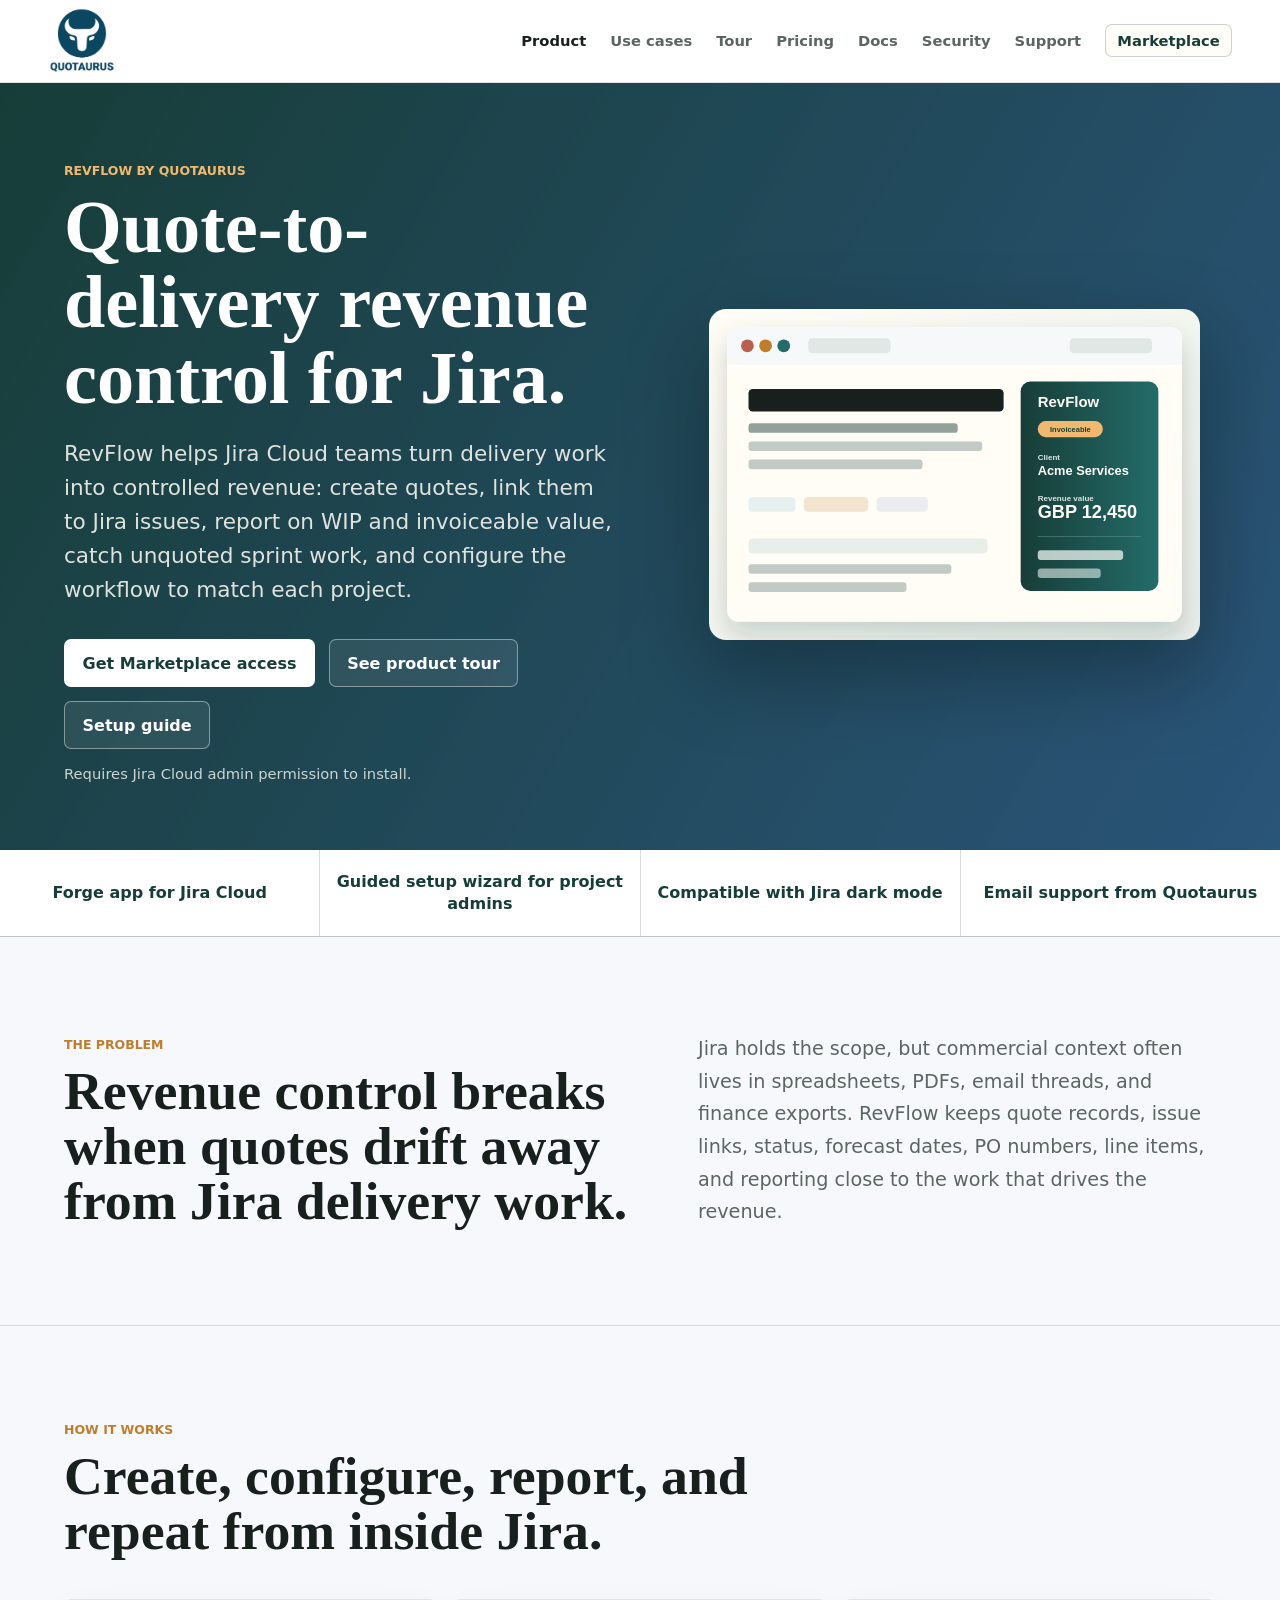
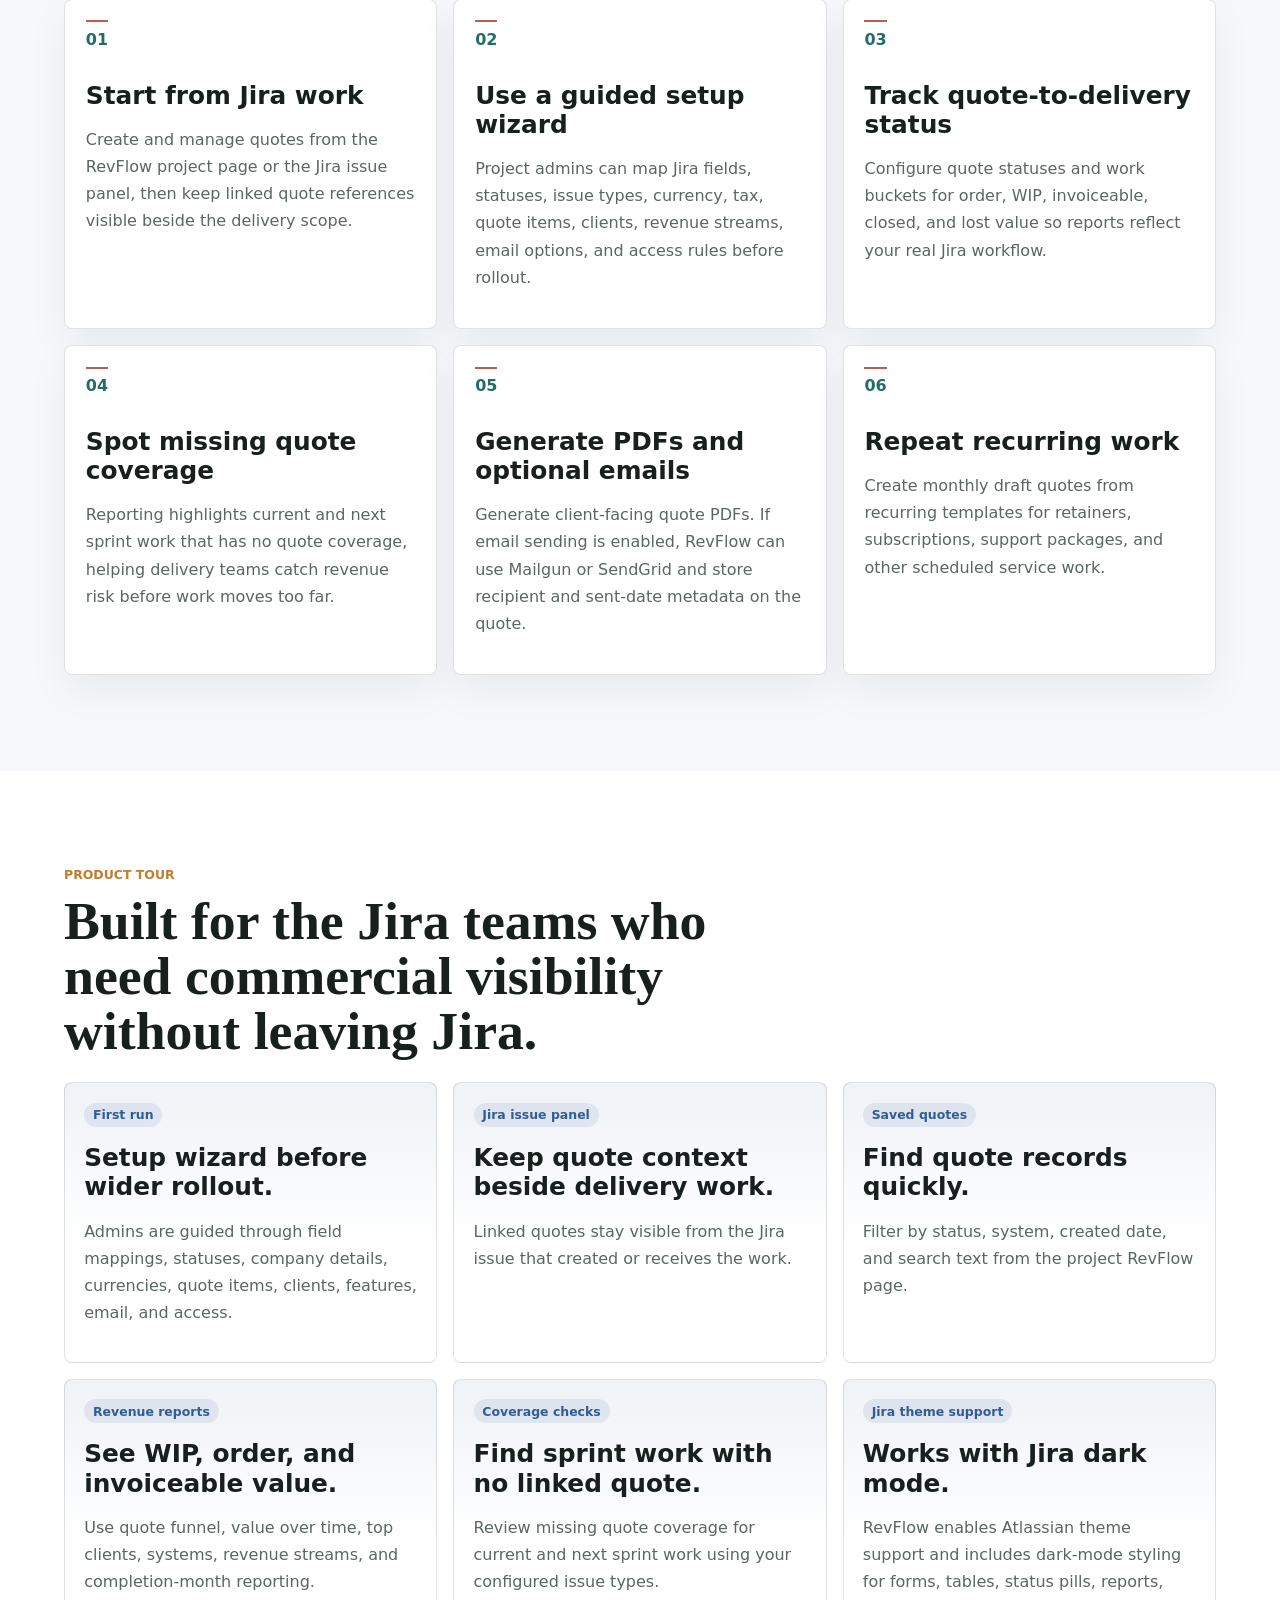
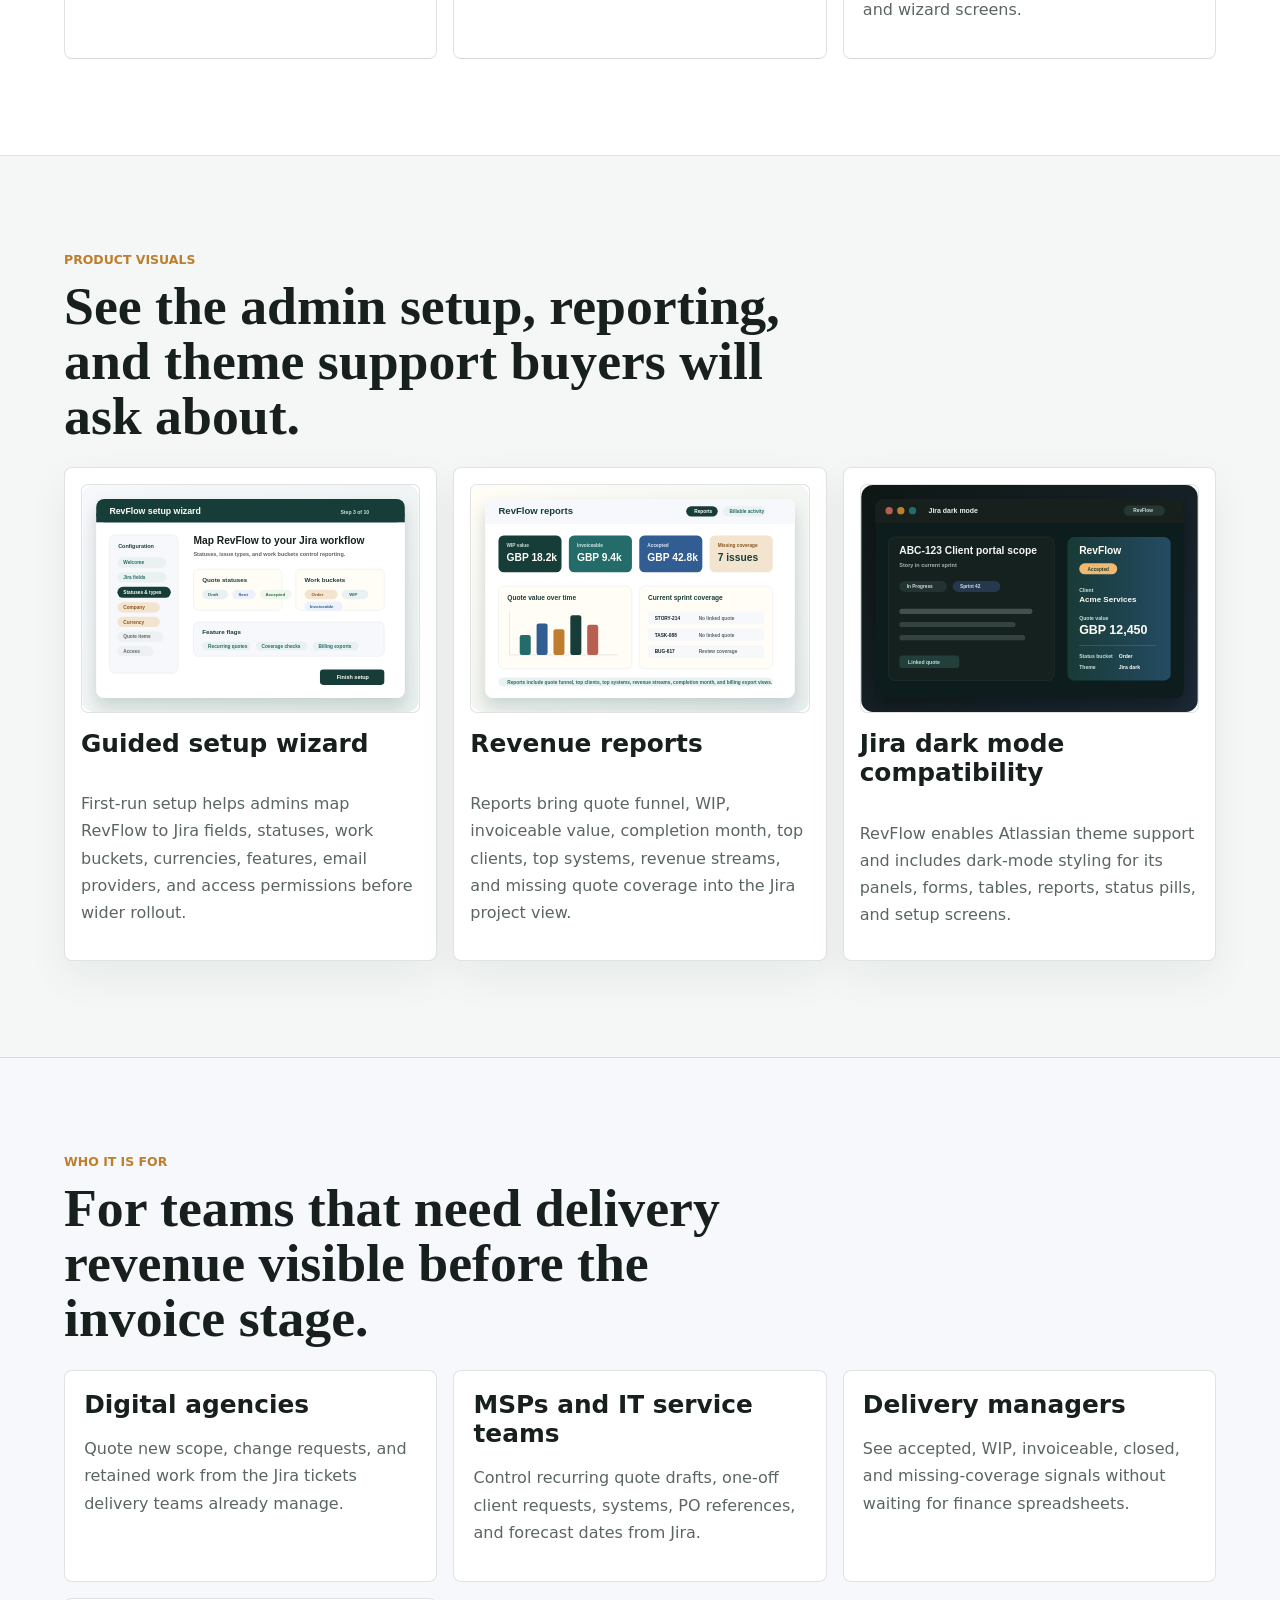
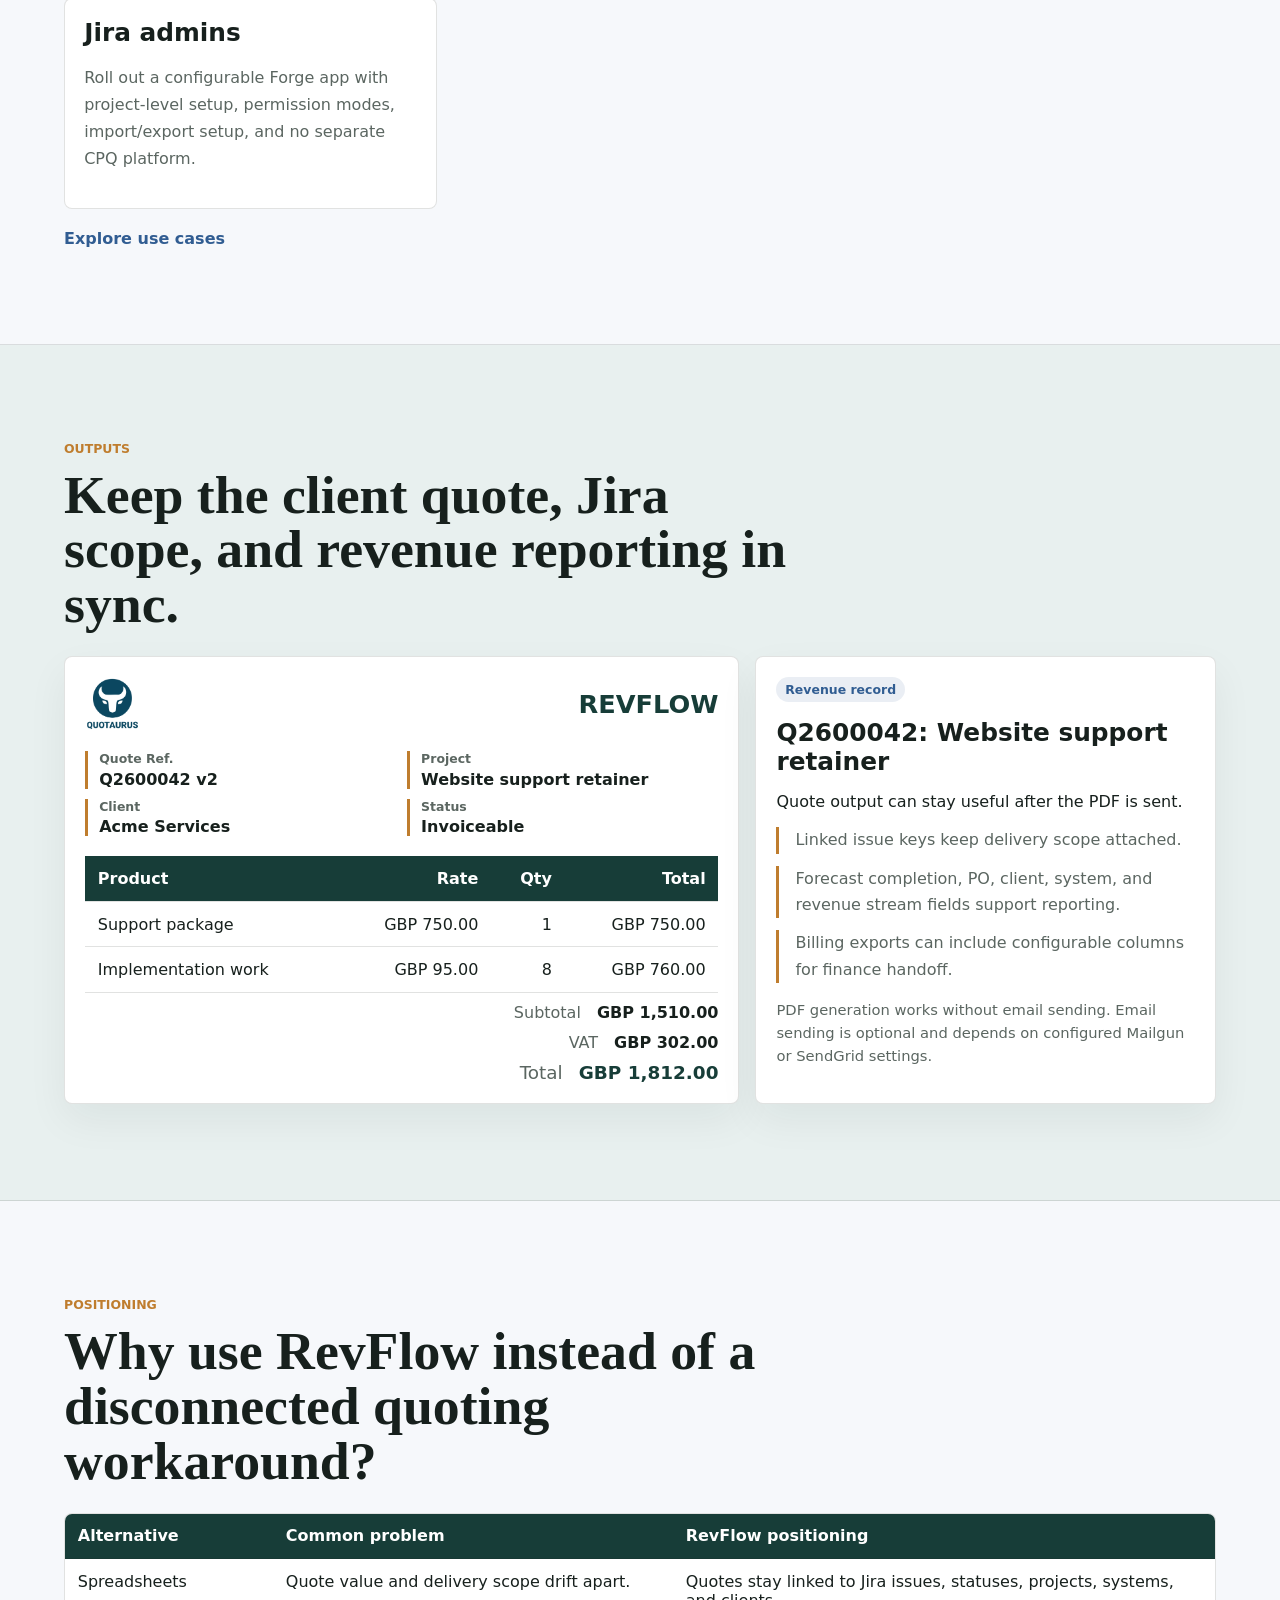
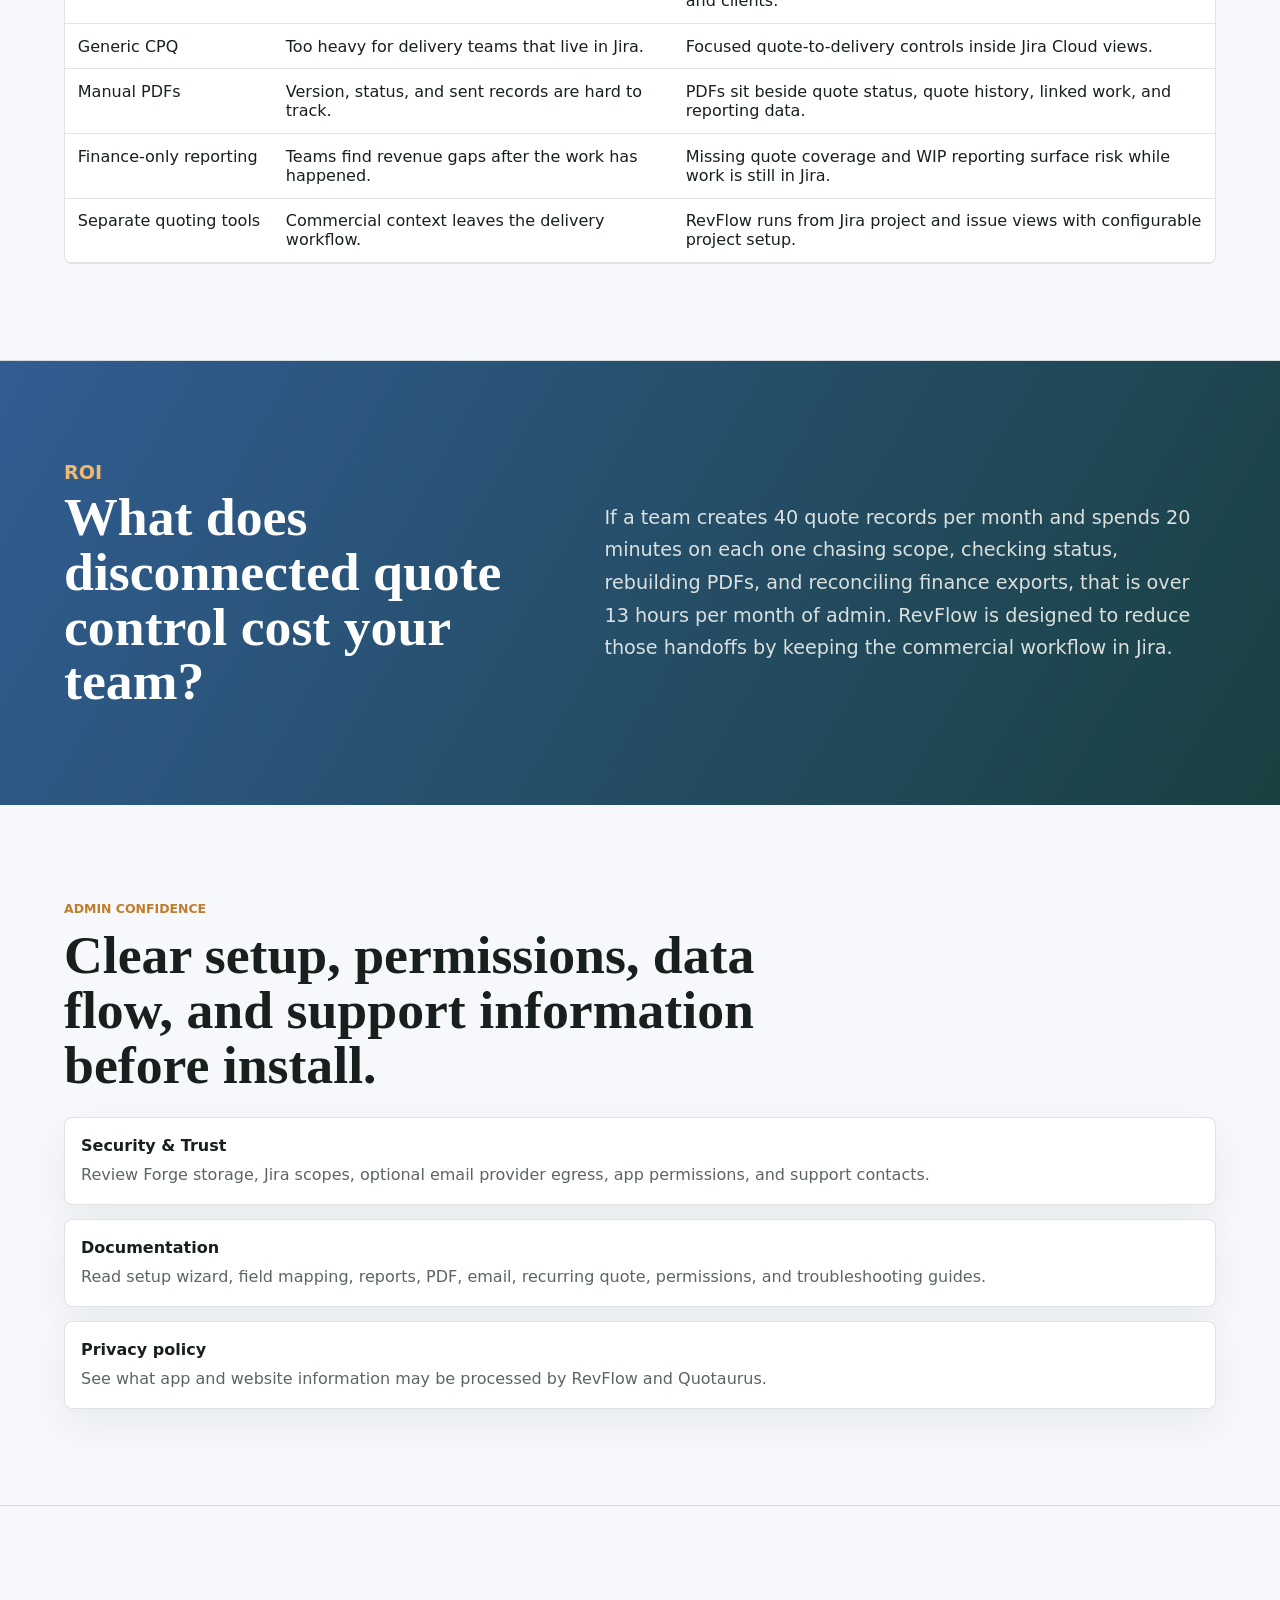
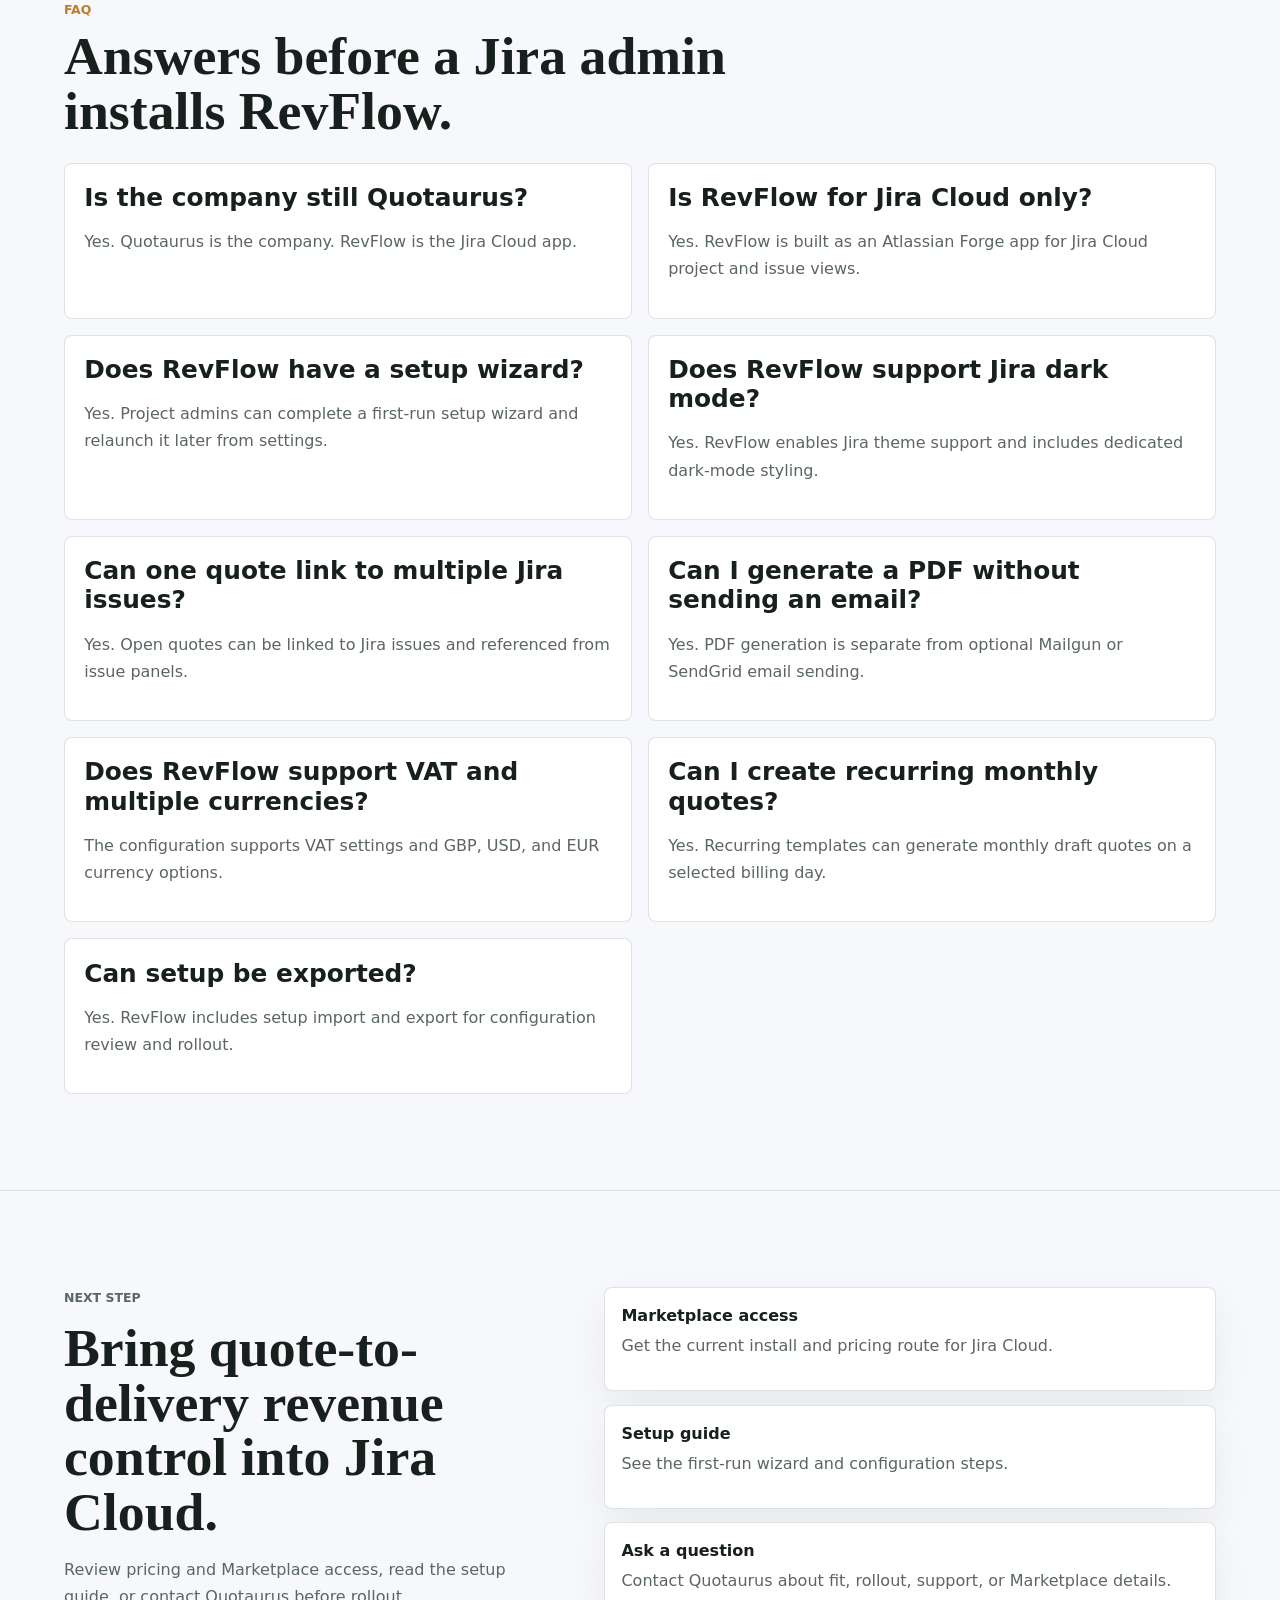
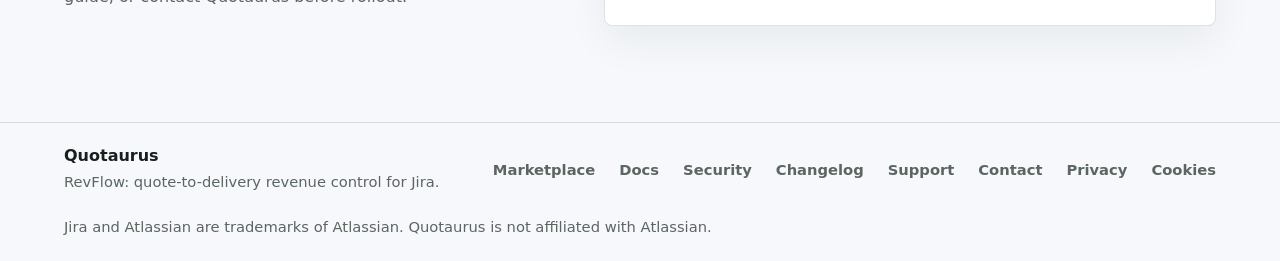
==== commit 125a7183: "Refresh site for RevFlow positioning" ====
--- a/index.html
+++ b/index.html
@@ -5,9 +5,9 @@
     <meta name="viewport" content="width=device-width, initial-scale=1">
     <meta
       name="description"
-      content="Quotaurus is quote management for Jira Cloud: create priced quotes from Jira issues, generate PDFs, send quote emails, track status, and manage recurring quote drafts inside Jira."
+      content="RevFlow by Quotaurus is quote-to-delivery revenue control for Jira Cloud: create quotes from Jira work, link revenue to issues, catch missing quote coverage, report on WIP and invoiceable value, and configure the workflow for each project."
     >
-    <title>Quotaurus - Quote Management for Jira Cloud</title>
+    <title>RevFlow by Quotaurus - Quote-to-Delivery Revenue Control for Jira</title>
     <link rel="icon" href="assets/quotaurus-logo.png" type="image/png">
     <link rel="preload" as="image" href="assets/quote-app-mockup.svg">
     <link rel="stylesheet" href="styles.css">
@@ -15,10 +15,11 @@
       {
         "@context": "https://schema.org",
         "@type": "SoftwareApplication",
-        "name": "Quotaurus",
+        "name": "RevFlow",
+        "alternateName": "RevFlow for Jira",
         "applicationCategory": "BusinessApplication",
         "operatingSystem": "Jira Cloud",
-        "description": "Create priced quotes from Jira issues, generate PDFs, send quote emails when configured, track quote status, and manage recurring monthly quote drafts inside Jira Cloud.",
+        "description": "Quote-to-delivery revenue control for Jira Cloud teams, including quote creation, issue linking, configurable setup, revenue reporting, billing exports, recurring quote drafts, and Jira dark mode compatibility.",
         "url": "https://quotaurus.com/",
         "publisher": {
           "@type": "Organization",
@@ -39,26 +40,34 @@
         "mainEntity": [
           {
             "@type": "Question",
-            "name": "Is Quotaurus for Jira Cloud?",
+            "name": "Is RevFlow for Jira Cloud?",
             "acceptedAnswer": {
               "@type": "Answer",
-              "text": "Yes. Quotaurus is built for Jira Cloud and runs inside Jira project pages and issue panels."
+              "text": "Yes. RevFlow is built for Jira Cloud and runs inside Jira project pages and issue panels."
             }
           },
           {
             "@type": "Question",
-            "name": "Can I generate a PDF without sending an email?",
+            "name": "Who is Quotaurus?",
             "acceptedAnswer": {
               "@type": "Answer",
-              "text": "Yes. Quotaurus can generate quote PDFs separately from configured email sending."
+              "text": "Quotaurus is the company behind RevFlow. RevFlow is the Jira app."
             }
           },
           {
             "@type": "Question",
-            "name": "Does quote email require Mailgun?",
+            "name": "Does RevFlow support Jira dark mode?",
             "acceptedAnswer": {
               "@type": "Answer",
-              "text": "Quote email sending uses saved Mailgun project settings. Teams can still generate PDFs without configuring Mailgun."
+              "text": "Yes. RevFlow enables Atlassian's Forge theme support and includes a dark-mode stylesheet so the app adapts to Jira's dark theme."
+            }
+          },
+          {
+            "@type": "Question",
+            "name": "Can RevFlow send quote emails?",
+            "acceptedAnswer": {
+              "@type": "Answer",
+              "text": "Quote email sending is optional and can be configured with Mailgun or SendGrid. Teams can still generate PDFs without enabling email sending."
             }
           }
         ]
@@ -85,106 +94,112 @@
     <main>
       <section class="product-hero" aria-labelledby="hero-title">
         <div class="hero-copy">
-          <p class="eyebrow">Quote management for Jira Cloud</p>
-          <h1 id="hero-title">Turn Jira issues into client-ready quotes without spreadsheets.</h1>
+          <p class="eyebrow">RevFlow by Quotaurus</p>
+          <h1 id="hero-title">Quote-to-delivery revenue control for Jira.</h1>
           <p class="hero-text">
-            Quotaurus keeps scope, pricing, PDFs, quote emails, status history,
-            and recurring monthly quote work inside Jira Cloud, so delivery and
-            commercial context stay together.
+            RevFlow helps Jira Cloud teams turn delivery work into controlled
+            revenue: create quotes, link them to Jira issues, report on WIP and
+            invoiceable value, catch unquoted sprint work, and configure the
+            workflow to match each project.
           </p>
           <div class="hero-actions" aria-label="Primary actions">
             <a class="button primary" href="pricing.html#marketplace-access">Get Marketplace access</a>
             <a class="button secondary" href="#product-tour">See product tour</a>
-            <a class="button secondary" href="#sample-output">See sample output</a>
+            <a class="button secondary" href="docs.html#setup-wizard">Setup guide</a>
           </div>
           <p class="button-note">Requires Jira Cloud admin permission to install.</p>
         </div>
 
-        <div class="hero-visual" aria-label="Quotaurus interface preview">
+        <div class="hero-visual" aria-label="RevFlow interface preview">
           <img
             src="assets/quote-app-mockup.svg"
-            alt="Mock interface showing a Jira issue with a Quote panel, draft status, client, value, and line items."
+            alt="Mock interface showing RevFlow revenue control beside Jira delivery work."
           >
         </div>
       </section>
 
       <section class="trust-strip" aria-label="Trust highlights">
-        <span>Built for Jira Cloud</span>
-        <span>Runs inside Jira project and issue views</span>
-        <span>No advertising or analytics cookies on this site</span>
+        <span>Forge app for Jira Cloud</span>
+        <span>Guided setup wizard for project admins</span>
+        <span>Compatible with Jira dark mode</span>
         <span>Email support from Quotaurus</span>
       </section>
 
       <section class="intro-band" aria-labelledby="problem-title">
         <div>
           <p class="section-kicker">The problem</p>
-          <h2 id="problem-title">Stop losing quote details in spreadsheets, emails, and disconnected PDF drafts.</h2>
+          <h2 id="problem-title">Revenue control breaks when quotes drift away from Jira delivery work.</h2>
         </div>
         <p>
-          Jira already holds the work. Quotaurus adds the commercial layer:
-          client details, products, rates, VAT, currency, PO numbers, forecast
-          dates, sent documents, and quote status, all tied back to the Jira
-          issues that created the need.
+          Jira holds the scope, but commercial context often lives in
+          spreadsheets, PDFs, email threads, and finance exports. RevFlow keeps
+          quote records, issue links, status, forecast dates, PO numbers, line
+          items, and reporting close to the work that drives the revenue.
         </p>
       </section>
 
       <section class="feature-grid" aria-labelledby="story-title">
         <div class="section-heading">
           <p class="section-kicker">How it works</p>
-          <h2 id="story-title">Create, price, send, and track client quotes without leaving Jira.</h2>
+          <h2 id="story-title">Create, configure, report, and repeat from inside Jira.</h2>
         </div>
 
         <article class="feature-card">
           <span class="feature-number">01</span>
-          <h3>Start with a Jira issue</h3>
-          <p>
-            Create a quote from the issue panel or from the project Quotes page,
-            so the commercial record starts beside the delivery scope.
+          <h3>Start from Jira work</h3>
+          <p>
+            Create and manage quotes from the RevFlow project page or the Jira
+            issue panel, then keep linked quote references visible beside the
+            delivery scope.
           </p>
         </article>
 
         <article class="feature-card">
           <span class="feature-number">02</span>
-          <h3>Price the scope</h3>
-          <p>
-            Add client, product, rate, quantity, VAT, currency, PO, system,
-            revenue stream, notes, and forecast completion details.
+          <h3>Use a guided setup wizard</h3>
+          <p>
+            Project admins can map Jira fields, statuses, issue types, currency,
+            tax, quote items, clients, revenue streams, email options, and access
+            rules before rollout.
           </p>
         </article>
 
         <article class="feature-card">
           <span class="feature-number">03</span>
-          <h3>Attach quotes to delivery work</h3>
-          <p>
-            Link open quotes to Jira issues, see the quote references from the
-            issue panel, and open the full quote from the project page.
+          <h3>Track quote-to-delivery status</h3>
+          <p>
+            Configure quote statuses and work buckets for order, WIP,
+            invoiceable, closed, and lost value so reports reflect your real
+            Jira workflow.
           </p>
         </article>
 
         <article class="feature-card">
           <span class="feature-number">04</span>
-          <h3>Send a professional PDF</h3>
-          <p>
-            Preview the generated PDF and send it by email when Mailgun is
-            configured, with recipient and sent-date metadata stored on the quote.
+          <h3>Spot missing quote coverage</h3>
+          <p>
+            Reporting highlights current and next sprint work that has no quote
+            coverage, helping delivery teams catch revenue risk before work
+            moves too far.
           </p>
         </article>
 
         <article class="feature-card">
           <span class="feature-number">05</span>
-          <h3>Track the commercial lifecycle</h3>
-          <p>
-            Move quotes through Draft, Sent, Accepted, Rejected, Invoiceable,
-            Closed, and Cancelled, with version history kept for updates.
+          <h3>Generate PDFs and optional emails</h3>
+          <p>
+            Generate client-facing quote PDFs. If email sending is enabled,
+            RevFlow can use Mailgun or SendGrid and store recipient and sent-date
+            metadata on the quote.
           </p>
         </article>
 
         <article class="feature-card">
           <span class="feature-number">06</span>
-          <h3>Repeat monthly quote work</h3>
-          <p>
-            Auto-create monthly quote drafts from recurring templates for
-            retainers, support packages, and scheduled service work.
+          <h3>Repeat recurring work</h3>
+          <p>
+            Create monthly draft quotes from recurring templates for retainers,
+            subscriptions, support packages, and other scheduled service work.
           </p>
         </article>
       </section>
@@ -192,38 +207,83 @@
       <section class="product-tour" id="product-tour" aria-labelledby="tour-title">
         <div class="section-heading">
           <p class="section-kicker">Product tour</p>
-          <h2 id="tour-title">The quoting workflow stays visible where work happens.</h2>
+          <h2 id="tour-title">Built for the Jira teams who need commercial visibility without leaving Jira.</h2>
         </div>
         <div class="tour-grid">
           <article class="tour-shot">
-            <span>Issue panel</span>
-            <h3>Keep quote value beside the ticket.</h3>
-            <p>Linked quotes stay visible from the Jira issue that created the work.</p>
+            <span>First run</span>
+            <h3>Setup wizard before wider rollout.</h3>
+            <p>Admins are guided through field mappings, statuses, company details, currencies, quote items, clients, features, email, and access.</p>
           </article>
           <article class="tour-shot">
-            <span>Project Quotes page</span>
-            <h3>Manage draft, sent, and accepted quotes.</h3>
-            <p>Use the project view to create, edit, filter, and reopen quote records.</p>
+            <span>Jira issue panel</span>
+            <h3>Keep quote context beside delivery work.</h3>
+            <p>Linked quotes stay visible from the Jira issue that created or receives the work.</p>
           </article>
           <article class="tour-shot">
-            <span>Quote editor</span>
-            <h3>Build line-item pricing with real fields.</h3>
-            <p>Capture products, rates, VAT, currency, PO, notes, and forecast dates.</p>
+            <span>Saved quotes</span>
+            <h3>Find quote records quickly.</h3>
+            <p>Filter by status, system, created date, and search text from the project RevFlow page.</p>
           </article>
           <article class="tour-shot">
-            <span>PDF preview</span>
-            <h3>Review the client-facing output first.</h3>
-            <p>Generate a PDF quote before sending it or sharing it manually.</p>
+            <span>Revenue reports</span>
+            <h3>See WIP, order, and invoiceable value.</h3>
+            <p>Use quote funnel, value over time, top clients, systems, revenue streams, and completion-month reporting.</p>
           </article>
           <article class="tour-shot">
-            <span>Status history</span>
-            <h3>See what changed as quotes move forward.</h3>
-            <p>Track quote status and keep version history for later reference.</p>
+            <span>Coverage checks</span>
+            <h3>Find sprint work with no linked quote.</h3>
+            <p>Review missing quote coverage for current and next sprint work using your configured issue types.</p>
           </article>
           <article class="tour-shot">
-            <span>Recurring templates</span>
-            <h3>Prepare monthly quote drafts automatically.</h3>
-            <p>Use billing-day templates, including last-day-of-month schedules.</p>
+            <span>Jira theme support</span>
+            <h3>Works with Jira dark mode.</h3>
+            <p>RevFlow enables Atlassian theme support and includes dark-mode styling for forms, tables, status pills, reports, and wizard screens.</p>
+          </article>
+        </div>
+      </section>
+
+      <section class="visual-band" aria-labelledby="visual-title">
+        <div class="section-heading">
+          <p class="section-kicker">Product visuals</p>
+          <h2 id="visual-title">See the admin setup, reporting, and theme support buyers will ask about.</h2>
+        </div>
+        <div class="visual-grid">
+          <article class="visual-card">
+            <img
+              src="assets/setup-wizard-mockup.svg"
+              alt="Mockup of the RevFlow setup wizard for Jira fields, statuses, feature flags, email, and access."
+            >
+            <h3>Guided setup wizard</h3>
+            <p>
+              First-run setup helps admins map RevFlow to Jira fields, statuses,
+              work buckets, currencies, features, email providers, and access
+              permissions before wider rollout.
+            </p>
+          </article>
+          <article class="visual-card">
+            <img
+              src="assets/reporting-dashboard-mockup.svg"
+              alt="Mockup of RevFlow reports showing WIP value, invoiceable value, quote value over time, and missing quote coverage."
+            >
+            <h3>Revenue reports</h3>
+            <p>
+              Reports bring quote funnel, WIP, invoiceable value, completion
+              month, top clients, top systems, revenue streams, and missing
+              quote coverage into the Jira project view.
+            </p>
+          </article>
+          <article class="visual-card">
+            <img
+              src="assets/dark-mode-mockup.svg"
+              alt="Mockup showing RevFlow inside Jira dark mode with linked quote context and revenue value."
+            >
+            <h3>Jira dark mode compatibility</h3>
+            <p>
+              RevFlow enables Atlassian theme support and includes dark-mode
+              styling for its panels, forms, tables, reports, status pills, and
+              setup screens.
+            </p>
           </article>
         </div>
       </section>
@@ -231,24 +291,24 @@
       <section class="use-case-band" id="use-cases" aria-labelledby="use-cases-title">
         <div class="section-heading">
           <p class="section-kicker">Who it is for</p>
-          <h2 id="use-cases-title">Built for teams that quote work already tracked in Jira.</h2>
+          <h2 id="use-cases-title">For teams that need delivery revenue visible before the invoice stage.</h2>
         </div>
         <div class="use-case-grid">
           <article>
             <h3>Digital agencies</h3>
-            <p>Quote new scope, change requests, and client project work from delivery tickets.</p>
-          </article>
-          <article>
-            <h3>IT service teams and MSPs</h3>
-            <p>Handle one-off requests and recurring monthly service packages from Jira.</p>
-          </article>
-          <article>
-            <h3>Professional services teams</h3>
-            <p>Keep pricing, PO numbers, forecast dates, and delivery scope in one place.</p>
+            <p>Quote new scope, change requests, and retained work from the Jira tickets delivery teams already manage.</p>
+          </article>
+          <article>
+            <h3>MSPs and IT service teams</h3>
+            <p>Control recurring quote drafts, one-off client requests, systems, PO references, and forecast dates from Jira.</p>
+          </article>
+          <article>
+            <h3>Delivery managers</h3>
+            <p>See accepted, WIP, invoiceable, closed, and missing-coverage signals without waiting for finance spreadsheets.</p>
           </article>
           <article>
             <h3>Jira admins</h3>
-            <p>Add a lightweight quoting workflow without introducing a separate CPQ system.</p>
+            <p>Roll out a configurable Forge app with project-level setup, permission modes, import/export setup, and no separate CPQ platform.</p>
           </article>
         </div>
         <a class="text-link" href="use-cases.html">Explore use cases</a>
@@ -256,20 +316,20 @@
 
       <section class="output-band" id="sample-output" aria-labelledby="output-title">
         <div class="section-heading">
-          <p class="section-kicker">Sample output</p>
-          <h2 id="output-title">Show clients a clear PDF and keep the record in Jira.</h2>
+          <p class="section-kicker">Outputs</p>
+          <h2 id="output-title">Keep the client quote, Jira scope, and revenue reporting in sync.</h2>
         </div>
         <div class="output-grid">
           <article class="sample-pdf" aria-label="Sample quote PDF structure">
             <div class="sample-pdf-header">
               <img src="assets/quotaurus-logo.png" alt="">
-              <span>QUOTE</span>
+              <span>REVFLOW</span>
             </div>
             <dl>
               <div><dt>Quote Ref.</dt><dd>Q2600042 v2</dd></div>
               <div><dt>Project</dt><dd>Website support retainer</dd></div>
               <div><dt>Client</dt><dd>Acme Services</dd></div>
-              <div><dt>PO number</dt><dd>PO-1048</dd></div>
+              <div><dt>Status</dt><dd>Invoiceable</dd></div>
             </dl>
             <table>
               <thead>
@@ -285,19 +345,18 @@
             <p class="sample-total"><span>Total</span><strong>GBP 1,812.00</strong></p>
           </article>
 
-          <article class="sample-email" aria-label="Sample quote email structure">
-            <span class="mail-label">Email preview</span>
+          <article class="sample-email" aria-label="RevFlow output and export summary">
+            <span class="mail-label">Revenue record</span>
             <h3>Q2600042: Website support retainer</h3>
-            <p>Hi Sam,</p>
-            <p>Please find attached your quote PDF. The key details are below.</p>
+            <p>Quote output can stay useful after the PDF is sent.</p>
             <ul class="plain-list">
-              <li>Forecasted completion date included.</li>
-              <li>PDF attached to the email.</li>
-              <li>Recipient and sent date stored on the quote after successful send.</li>
+              <li>Linked issue keys keep delivery scope attached.</li>
+              <li>Forecast completion, PO, client, system, and revenue stream fields support reporting.</li>
+              <li>Billing exports can include configurable columns for finance handoff.</li>
             </ul>
             <p class="small-note">
-              Email sending uses your saved Mailgun project settings. PDF
-              generation does not require Mailgun.
+              PDF generation works without email sending. Email sending is
+              optional and depends on configured Mailgun or SendGrid settings.
             </p>
           </article>
         </div>
@@ -306,7 +365,7 @@
       <section class="comparison-band" aria-labelledby="comparison-title">
         <div class="section-heading">
           <p class="section-kicker">Positioning</p>
-          <h2 id="comparison-title">Why use Quotaurus instead of another quoting workaround?</h2>
+          <h2 id="comparison-title">Why use RevFlow instead of a disconnected quoting workaround?</h2>
         </div>
         <div class="table-wrap">
           <table class="comparison-table">
@@ -314,34 +373,34 @@
               <tr>
                 <th>Alternative</th>
                 <th>Common problem</th>
-                <th>Quotaurus positioning</th>
+                <th>RevFlow positioning</th>
               </tr>
             </thead>
             <tbody>
               <tr>
                 <td>Spreadsheets</td>
-                <td>Pricing gets separated from Jira scope.</td>
-                <td>Quotes stay tied to Jira issues and project context.</td>
+                <td>Quote value and delivery scope drift apart.</td>
+                <td>Quotes stay linked to Jira issues, statuses, projects, systems, and clients.</td>
               </tr>
               <tr>
                 <td>Generic CPQ</td>
                 <td>Too heavy for delivery teams that live in Jira.</td>
-                <td>Lightweight quoting inside Jira Cloud views.</td>
+                <td>Focused quote-to-delivery controls inside Jira Cloud views.</td>
               </tr>
               <tr>
                 <td>Manual PDFs</td>
-                <td>Versions, status, and sent records are hard to track.</td>
-                <td>Quote status and version history stay on the quote record.</td>
+                <td>Version, status, and sent records are hard to track.</td>
+                <td>PDFs sit beside quote status, quote history, linked work, and reporting data.</td>
+              </tr>
+              <tr>
+                <td>Finance-only reporting</td>
+                <td>Teams find revenue gaps after the work has happened.</td>
+                <td>Missing quote coverage and WIP reporting surface risk while work is still in Jira.</td>
               </tr>
               <tr>
                 <td>Separate quoting tools</td>
                 <td>Commercial context leaves the delivery workflow.</td>
-                <td>Quote records sit beside the Jira work they cover.</td>
-              </tr>
-              <tr>
-                <td>Broader Jira finance suites</td>
-                <td>Teams may not need a full billing or invoice platform.</td>
-                <td>Focused on scope-linked quoting and recurring monthly drafts.</td>
+                <td>RevFlow runs from Jira project and issue views with configurable project setup.</td>
               </tr>
             </tbody>
           </table>
@@ -351,34 +410,34 @@
       <section class="roi-band" aria-labelledby="roi-title">
         <div>
           <p class="section-kicker">ROI</p>
-          <h2 id="roi-title">What does spreadsheet quoting cost your team?</h2>
+          <h2 id="roi-title">What does disconnected quote control cost your team?</h2>
         </div>
         <p>
-          If a team creates 40 quotes per month and spends 20 minutes on each
-          quote chasing scope, copying line items, formatting PDFs, and updating
-          status, that is over 13 hours per month of quote admin. Quotaurus is
-          designed to reduce those handoffs by keeping the quote workflow inside
-          Jira.
+          If a team creates 40 quote records per month and spends 20 minutes on
+          each one chasing scope, checking status, rebuilding PDFs, and
+          reconciling finance exports, that is over 13 hours per month of admin.
+          RevFlow is designed to reduce those handoffs by keeping the commercial
+          workflow in Jira.
         </p>
       </section>
 
       <section class="trust-band" aria-labelledby="trust-title">
         <div class="section-heading">
           <p class="section-kicker">Admin confidence</p>
-          <h2 id="trust-title">Clear data, permissions, and support information before install.</h2>
+          <h2 id="trust-title">Clear setup, permissions, data flow, and support information before install.</h2>
         </div>
         <div class="link-cards">
           <a href="security.html">
             <span>Security & Trust</span>
-            Review Forge storage, Jira scopes, Mailgun data flow, and security contact details.
+            Review Forge storage, Jira scopes, optional email provider egress, app permissions, and support contacts.
           </a>
           <a href="docs.html">
             <span>Documentation</span>
-            Read installation, first quote, PDF, Mailgun, recurring quote, and troubleshooting guides.
+            Read setup wizard, field mapping, reports, PDF, email, recurring quote, permissions, and troubleshooting guides.
           </a>
           <a href="privacy-policy.html">
             <span>Privacy policy</span>
-            See what app and website information may be processed.
+            See what app and website information may be processed by RevFlow and Quotaurus.
           </a>
         </div>
       </section>
@@ -386,16 +445,24 @@
       <section class="faq-section" aria-labelledby="faq-title">
         <div class="section-heading">
           <p class="section-kicker">FAQ</p>
-          <h2 id="faq-title">Answers before a Jira admin installs the app.</h2>
+          <h2 id="faq-title">Answers before a Jira admin installs RevFlow.</h2>
         </div>
         <div class="faq-grid">
           <article>
-            <h3>Is Quotaurus for Jira Cloud only?</h3>
-            <p>Yes. The app is built for Jira Cloud and runs in Jira project and issue views.</p>
-          </article>
-          <article>
-            <h3>Can I create a quote from a Jira issue?</h3>
-            <p>Yes. Quotaurus supports quote creation from the Jira issue panel.</p>
+            <h3>Is the company still Quotaurus?</h3>
+            <p>Yes. Quotaurus is the company. RevFlow is the Jira Cloud app.</p>
+          </article>
+          <article>
+            <h3>Is RevFlow for Jira Cloud only?</h3>
+            <p>Yes. RevFlow is built as an Atlassian Forge app for Jira Cloud project and issue views.</p>
+          </article>
+          <article>
+            <h3>Does RevFlow have a setup wizard?</h3>
+            <p>Yes. Project admins can complete a first-run setup wizard and relaunch it later from settings.</p>
+          </article>
+          <article>
+            <h3>Does RevFlow support Jira dark mode?</h3>
+            <p>Yes. RevFlow enables Jira theme support and includes dedicated dark-mode styling.</p>
           </article>
           <article>
             <h3>Can one quote link to multiple Jira issues?</h3>
@@ -403,23 +470,19 @@
           </article>
           <article>
             <h3>Can I generate a PDF without sending an email?</h3>
-            <p>Yes. PDF generation is separate from Mailgun email sending.</p>
-          </article>
-          <article>
-            <h3>Does email sending require Mailgun?</h3>
-            <p>Yes. Sending quote emails uses saved Mailgun project settings.</p>
-          </article>
-          <article>
-            <h3>Does Quotaurus support VAT and multiple currencies?</h3>
-            <p>The quote editor supports VAT toggling and currency selection for line-item totals.</p>
+            <p>Yes. PDF generation is separate from optional Mailgun or SendGrid email sending.</p>
+          </article>
+          <article>
+            <h3>Does RevFlow support VAT and multiple currencies?</h3>
+            <p>The configuration supports VAT settings and GBP, USD, and EUR currency options.</p>
           </article>
           <article>
             <h3>Can I create recurring monthly quotes?</h3>
             <p>Yes. Recurring templates can generate monthly draft quotes on a selected billing day.</p>
           </article>
           <article>
-            <h3>How do I get support?</h3>
-            <p>Email support with your Atlassian site URL, project or issue, steps, and screenshots.</p>
+            <h3>Can setup be exported?</h3>
+            <p>Yes. RevFlow includes setup import and export for configuration review and rollout.</p>
           </article>
         </div>
       </section>
@@ -427,10 +490,10 @@
       <section class="marketplace-band final-cta" aria-labelledby="marketplace-title">
         <div>
           <p class="section-kicker">Next step</p>
-          <h2 id="marketplace-title">Bring quote management into Jira Cloud.</h2>
-          <p>
-            Review pricing and Marketplace access, read the first-quote guide,
-            or contact Quotaurus before rollout.
+          <h2 id="marketplace-title">Bring quote-to-delivery revenue control into Jira Cloud.</h2>
+          <p>
+            Review pricing and Marketplace access, read the setup guide, or
+            contact Quotaurus before rollout.
           </p>
         </div>
         <div class="link-cards">
@@ -438,9 +501,9 @@
             <span>Marketplace access</span>
             Get the current install and pricing route for Jira Cloud.
           </a>
-          <a href="docs.html#first-quote">
-            <span>First quote guide</span>
-            See the steps from install to creating a first quote.
+          <a href="docs.html#setup-wizard">
+            <span>Setup guide</span>
+            See the first-run wizard and configuration steps.
           </a>
           <a href="contact.html">
             <span>Ask a question</span>
@@ -453,7 +516,7 @@
     <footer class="site-footer">
       <div>
         <span class="footer-brand">Quotaurus</span>
-        <p>Quote workflows for Jira Cloud teams.</p>
+        <p>RevFlow: quote-to-delivery revenue control for Jira.</p>
       </div>
       <nav aria-label="Footer navigation">
         <a href="pricing.html">Marketplace</a>
--- a/styles.css
+++ b/styles.css
@@ -243,6 +243,7 @@
 .intro-band,
 .feature-grid,
 .product-tour,
+.visual-band,
 .use-case-band,
 .output-band,
 .comparison-band,
@@ -296,6 +297,7 @@
 .policy-layout li,
 .feature-card p,
 .tour-shot p,
+.visual-card p,
 .use-case-grid p,
 .faq-grid p,
 .contact-card p,
@@ -358,6 +360,7 @@
 }
 
 .product-tour,
+.visual-band,
 .use-case-band,
 .output-band,
 .comparison-band,
@@ -372,6 +375,7 @@
 }
 
 .tour-grid,
+.visual-grid,
 .use-case-grid,
 .faq-grid {
   display: grid;
@@ -380,11 +384,33 @@
 }
 
 .tour-shot,
+.visual-card,
 .use-case-grid article,
 .faq-grid article {
   border: 1px solid var(--line);
   border-radius: 8px;
   padding: 1.2rem;
+  background: var(--paper-strong);
+}
+
+.visual-band {
+  background: #f4f7f6;
+}
+
+.visual-card {
+  display: grid;
+  gap: 1rem;
+  align-content: start;
+  padding: 1rem;
+  box-shadow: 0 1rem 2.5rem rgba(24, 34, 30, 0.06);
+}
+
+.visual-card img {
+  width: 100%;
+  aspect-ratio: 46 / 31;
+  object-fit: cover;
+  border: 1px solid var(--line);
+  border-radius: 7px;
   background: var(--paper-strong);
 }
 
@@ -771,6 +797,7 @@
   .feature-grid,
   .workflow-list,
   .tour-grid,
+  .visual-grid,
   .use-case-grid,
   .trust-strip,
   .content-grid.three {
@@ -836,6 +863,7 @@
   .feature-grid,
   .workflow-list,
   .tour-grid,
+  .visual-grid,
   .use-case-grid,
   .faq-grid,
   .trust-strip,
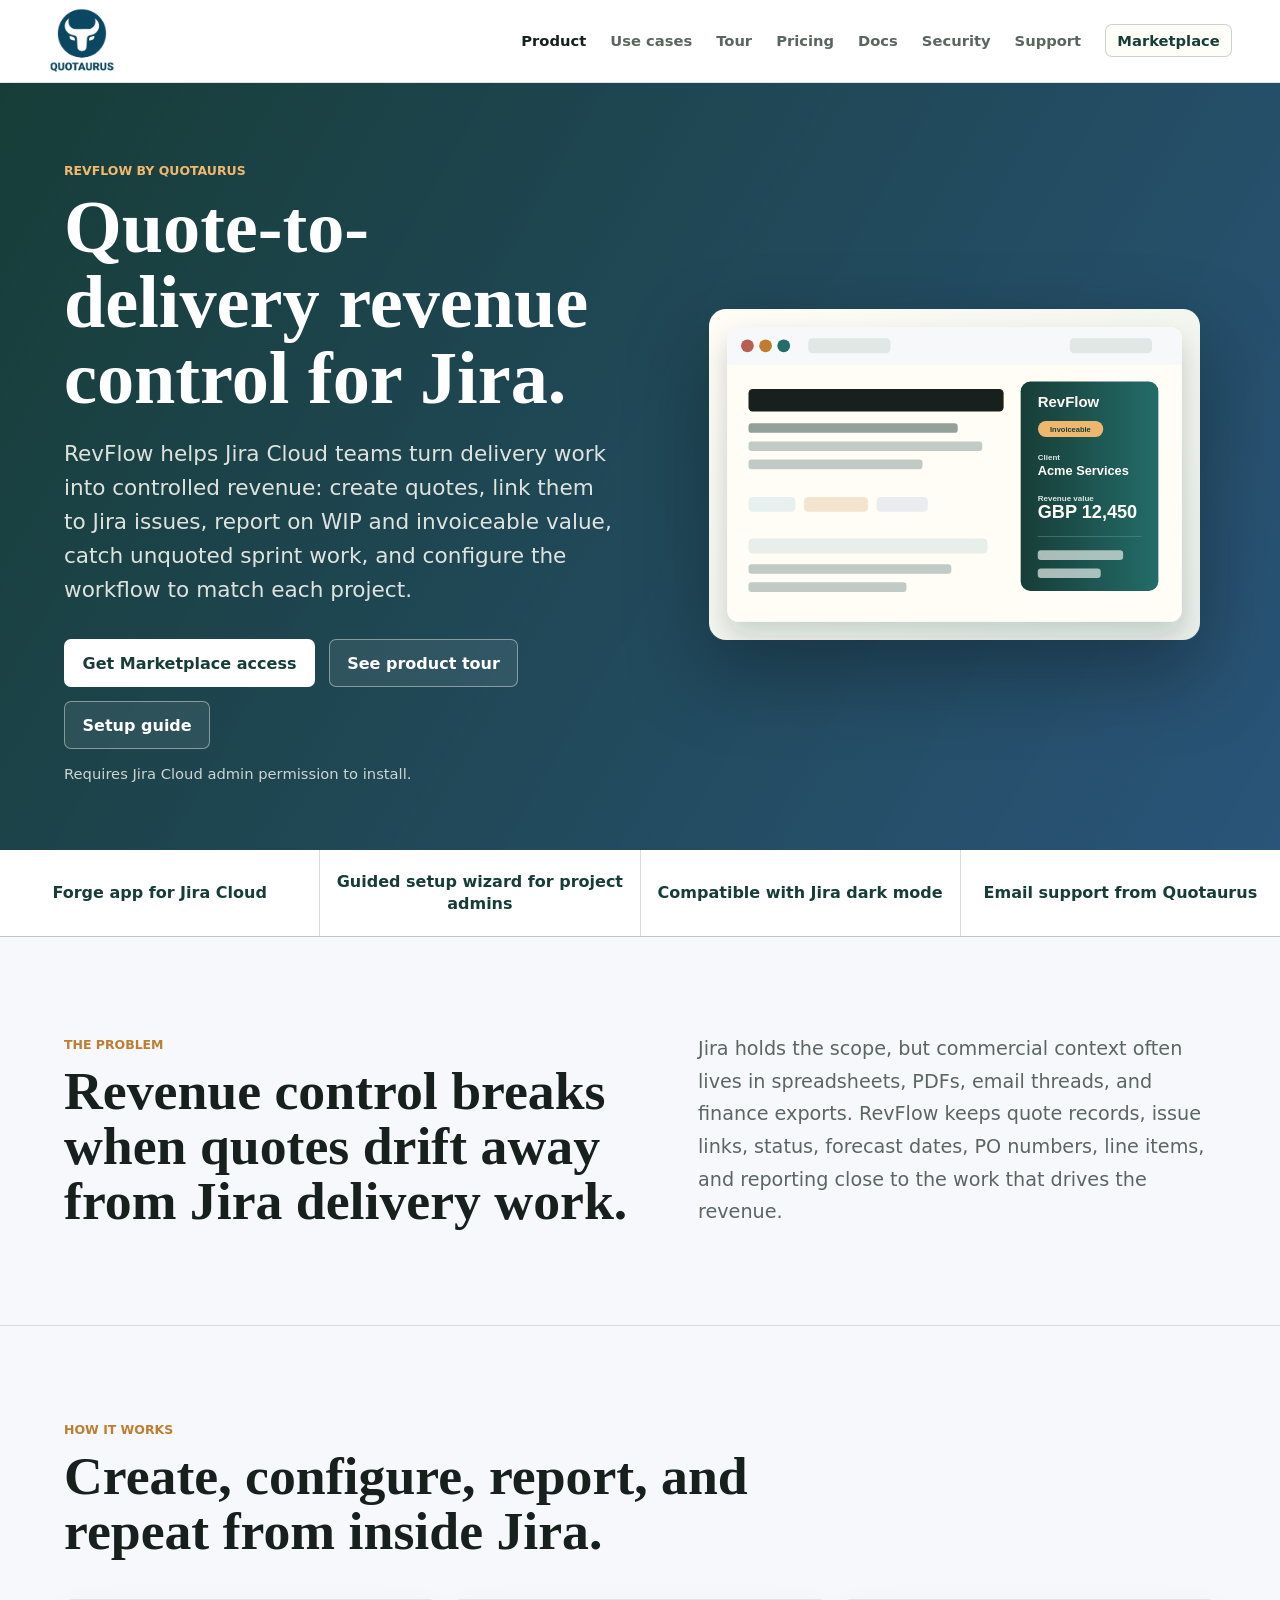
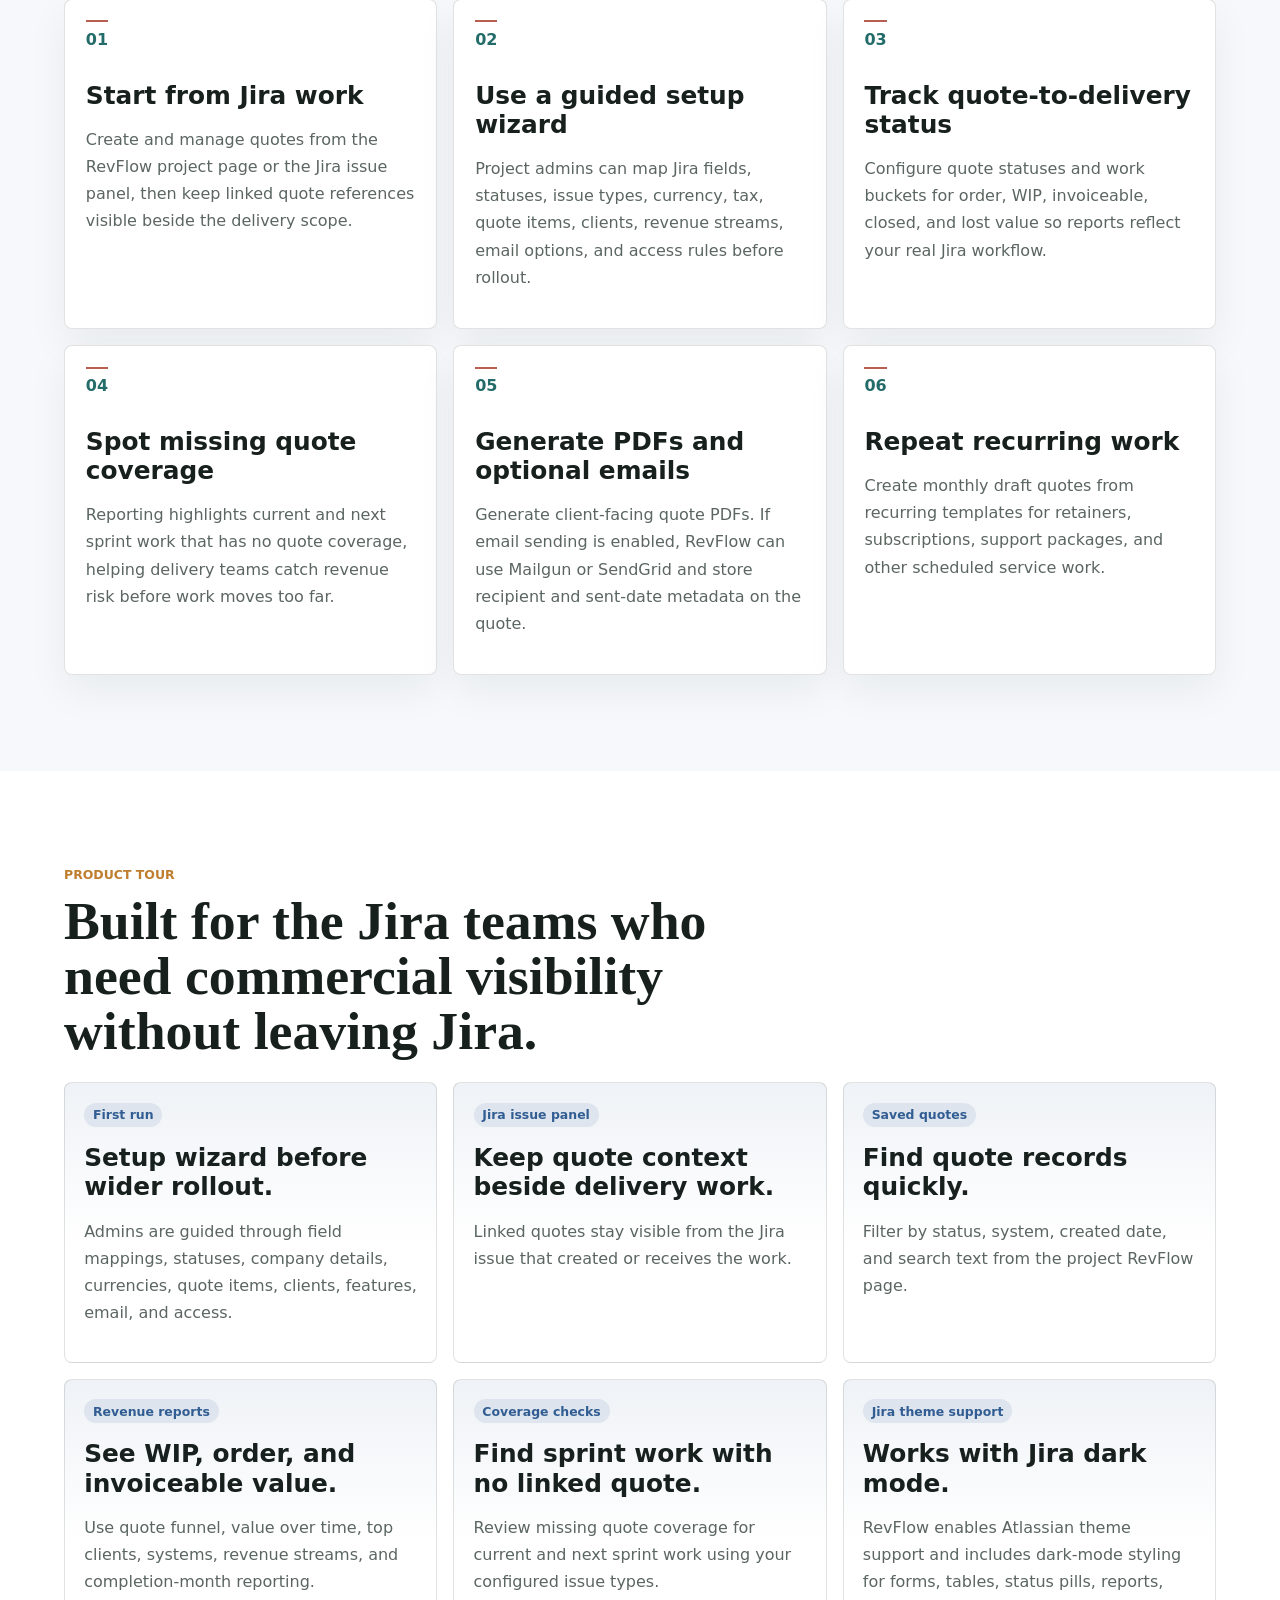
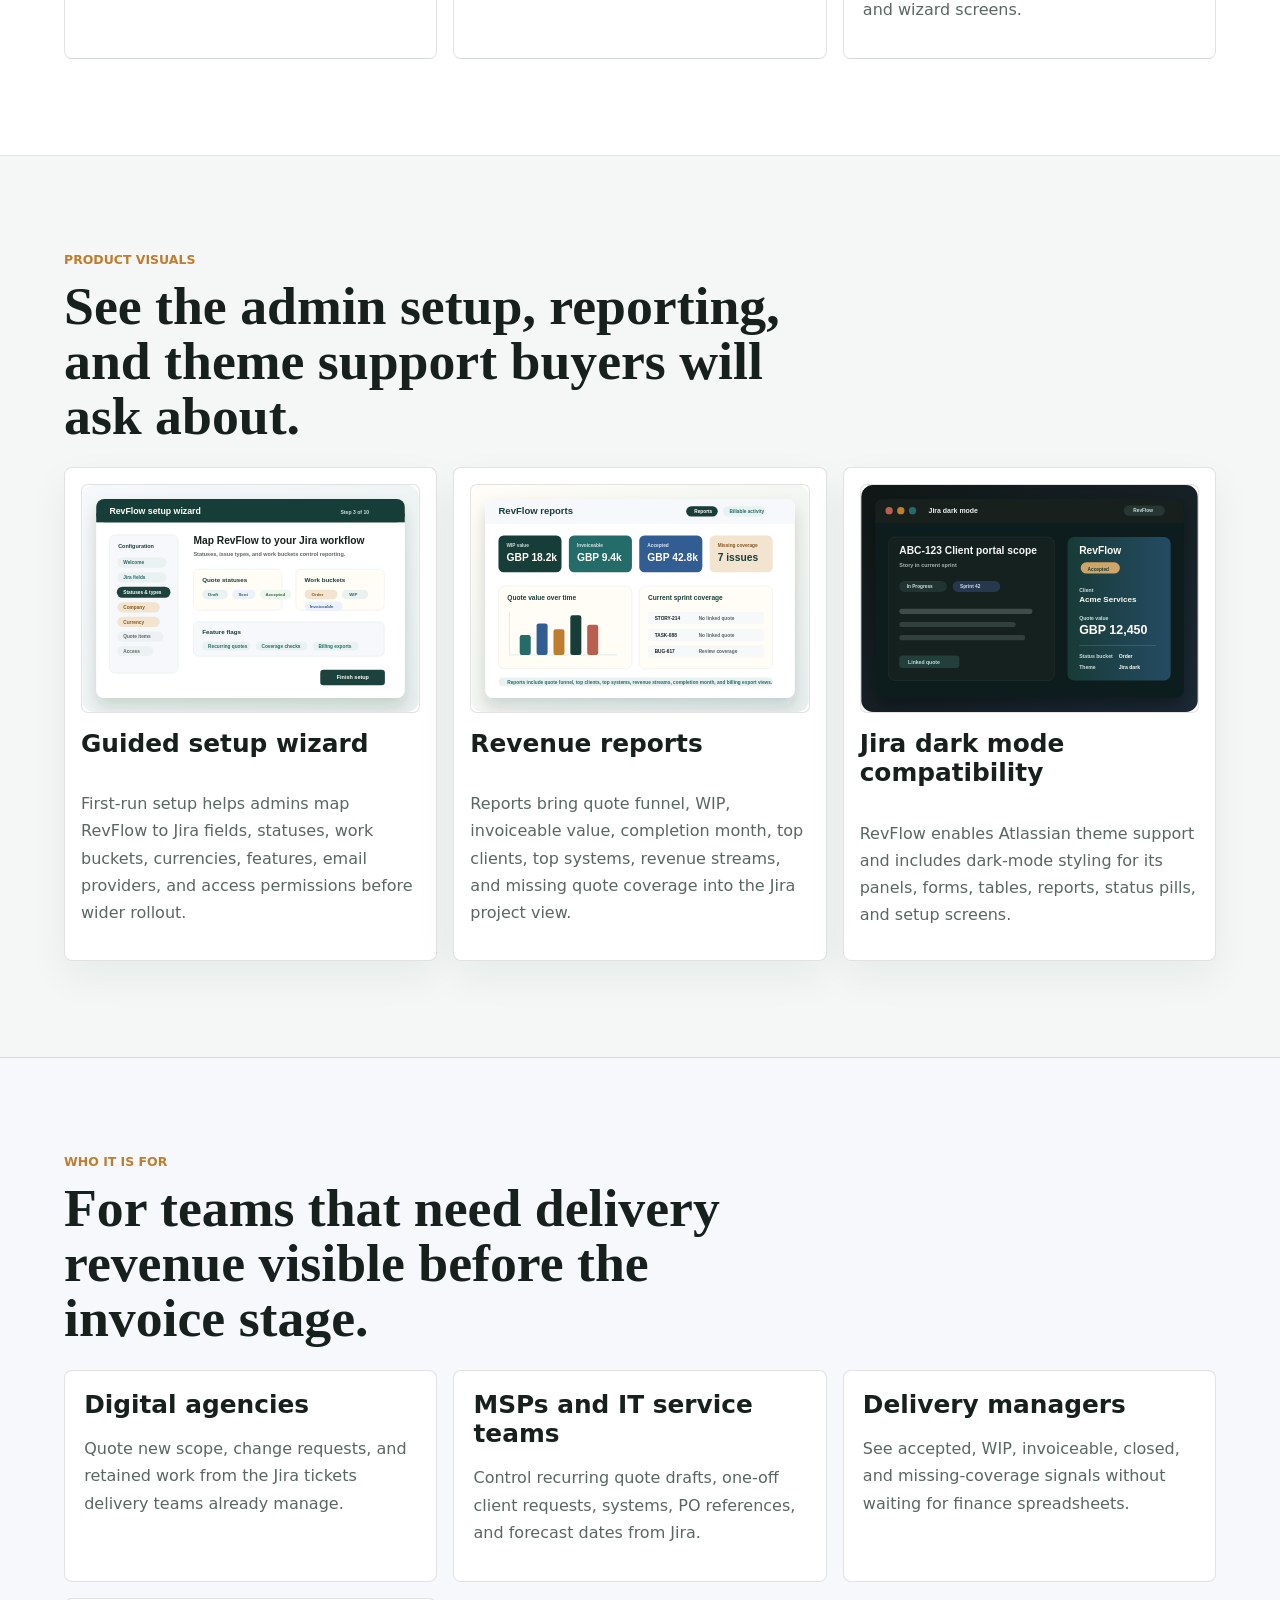
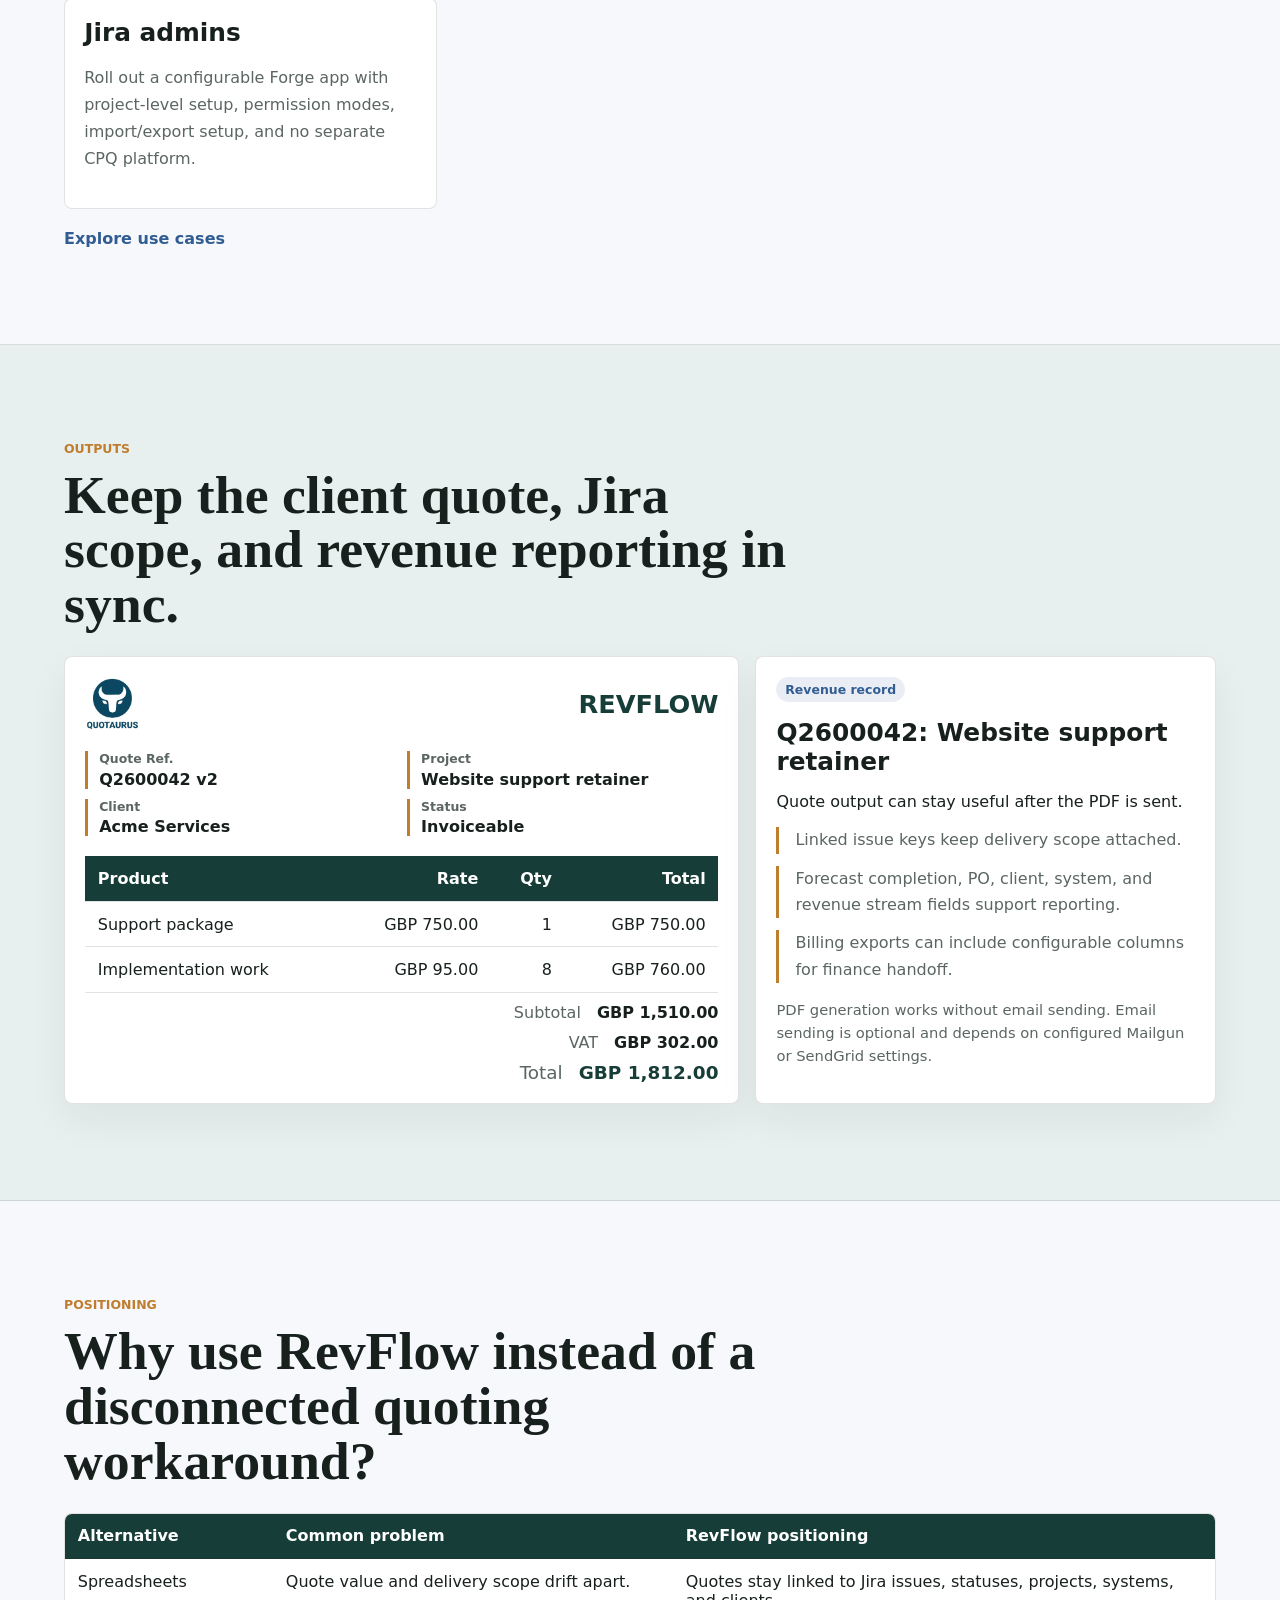
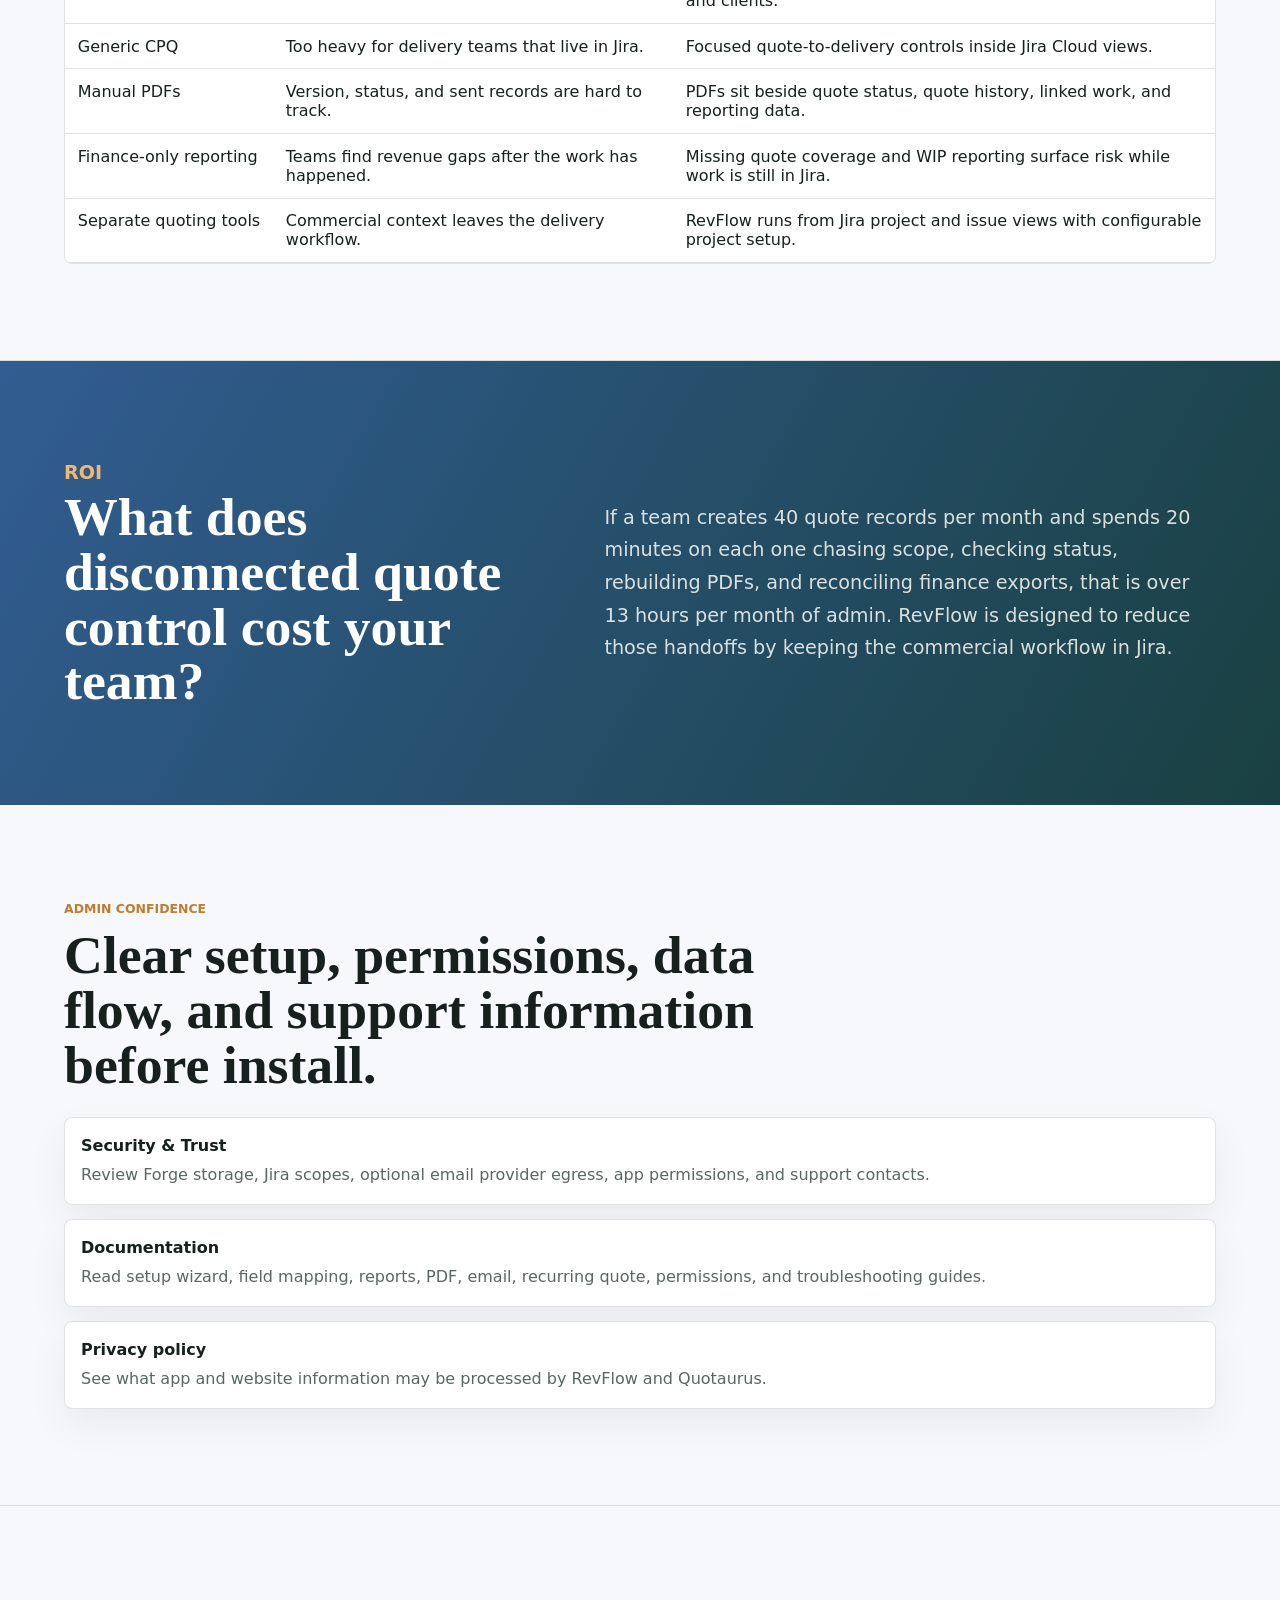
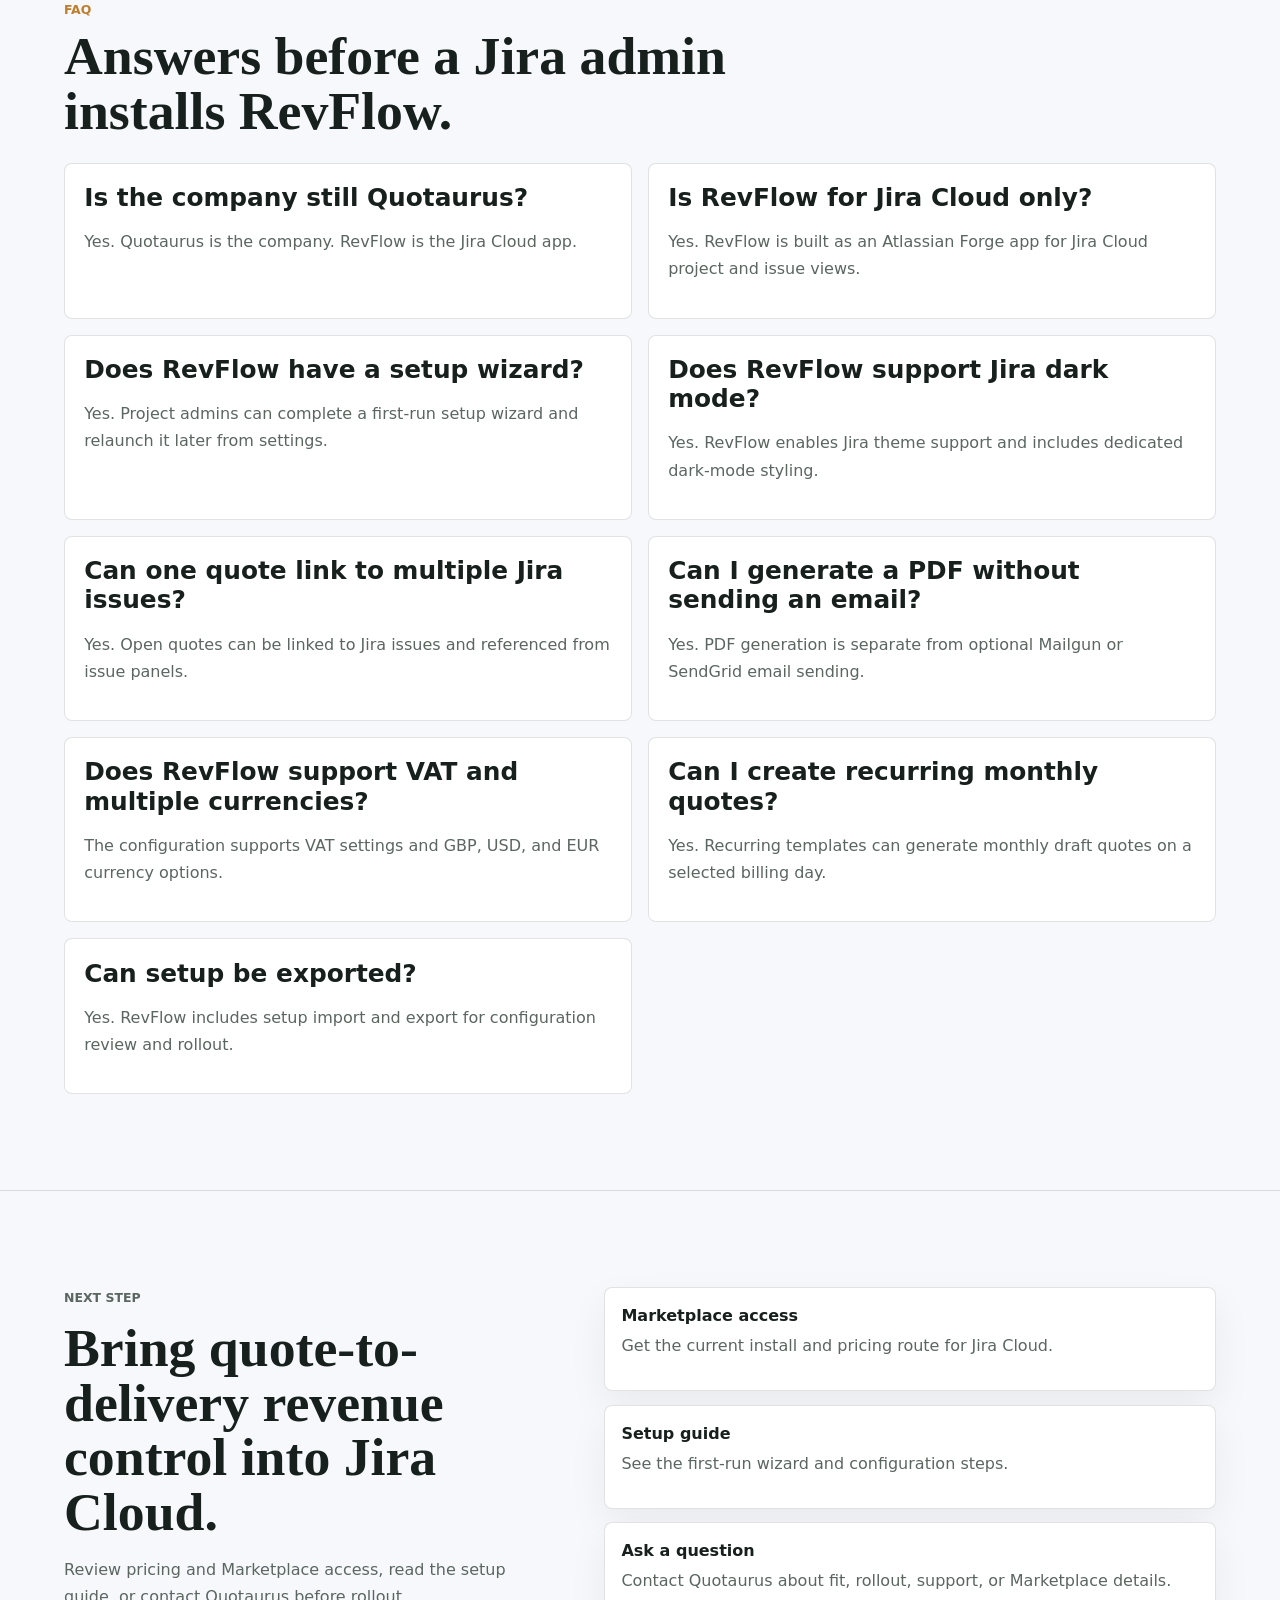
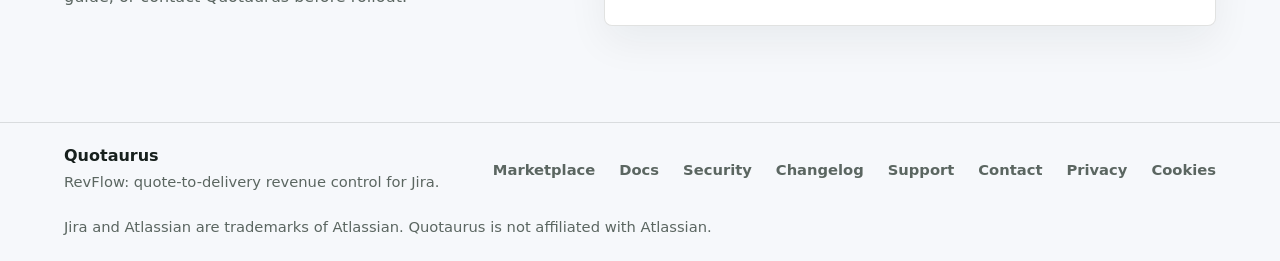
==== commit 9522ab33: "Add subtle site animations" ====
--- a/index.html
+++ b/index.html
@@ -11,6 +11,7 @@
     <link rel="icon" href="assets/quotaurus-logo.png" type="image/png">
     <link rel="preload" as="image" href="assets/quote-app-mockup.svg">
     <link rel="stylesheet" href="styles.css">
+    <script src="animations.js" defer></script>
     <script type="application/ld+json">
       {
         "@context": "https://schema.org",
--- a/styles.css
+++ b/styles.css
@@ -26,6 +26,48 @@
   scroll-behavior: smooth;
 }
 
+@keyframes hero-rise {
+  from {
+    opacity: 0;
+    transform: translateY(1rem);
+  }
+  to {
+    opacity: 1;
+    transform: translateY(0);
+  }
+}
+
+@keyframes hero-card-in {
+  from {
+    opacity: 0;
+    transform: translateY(1.4rem) rotateX(4deg) rotateZ(-1deg);
+  }
+  to {
+    opacity: 1;
+    transform: translateY(0) rotateX(0) rotateZ(0);
+  }
+}
+
+@keyframes hero-float {
+  from {
+    transform: translateY(0) rotateZ(0);
+  }
+  to {
+    transform: translateY(-0.7rem) rotateZ(0.35deg);
+  }
+}
+
+@keyframes trust-in {
+  from {
+    opacity: 0;
+    transform: translateY(0.65rem);
+  }
+  to {
+    opacity: 1;
+    transform: translateY(0);
+  }
+}
+
 body {
   margin: 0;
   color: var(--ink);
@@ -86,6 +128,7 @@
 
 .nav-links a {
   padding-block: 0.25rem;
+  transition: color 180ms ease, transform 180ms ease;
 }
 
 .nav-links .nav-cta {
@@ -100,6 +143,11 @@
 .nav-links a:focus-visible,
 .nav-links a[aria-current="page"] {
   color: var(--ink);
+}
+
+.nav-links a:hover,
+.nav-links a:focus-visible {
+  transform: translateY(-1px);
 }
 
 .product-hero {
@@ -195,6 +243,12 @@
   padding: 0.85rem 1.1rem;
   font: inherit;
   font-weight: 830;
+  transition:
+    background-color 180ms ease,
+    border-color 180ms ease,
+    box-shadow 180ms ease,
+    color 180ms ease,
+    transform 180ms ease;
 }
 
 .button.primary {
@@ -238,6 +292,7 @@
   width: min(38rem, 100%);
   border-radius: 14px;
   box-shadow: 0 2rem 5rem rgba(4, 12, 10, 0.34);
+  transform-origin: 50% 60%;
 }
 
 .intro-band,
@@ -287,6 +342,10 @@
   font-weight: 820;
   line-height: 1.35;
   text-align: center;
+  transition:
+    background-color 180ms ease,
+    color 180ms ease,
+    transform 180ms ease;
 }
 
 .intro-band p:last-child,
@@ -337,6 +396,10 @@
   border-radius: 8px;
   background: var(--paper-strong);
   box-shadow: 0 1rem 2.5rem rgba(24, 34, 30, 0.06);
+  transition:
+    border-color 180ms ease,
+    box-shadow 180ms ease,
+    transform 180ms ease;
 }
 
 .feature-card {
@@ -391,6 +454,10 @@
   border-radius: 8px;
   padding: 1.2rem;
   background: var(--paper-strong);
+  transition:
+    border-color 180ms ease,
+    box-shadow 180ms ease,
+    transform 180ms ease;
 }
 
 .visual-band {
@@ -412,6 +479,7 @@
   border: 1px solid var(--line);
   border-radius: 7px;
   background: var(--paper-strong);
+  transition: transform 260ms ease;
 }
 
 .tour-shot {
@@ -458,6 +526,10 @@
   padding: 1.25rem;
   background: var(--paper-strong);
   box-shadow: 0 1rem 2.5rem rgba(24, 34, 30, 0.06);
+  transition:
+    border-color 180ms ease,
+    box-shadow 180ms ease,
+    transform 180ms ease;
 }
 
 .sample-pdf-header {
@@ -782,6 +854,139 @@
 .trademark-note {
   grid-column: 1 / -1;
   max-width: 58rem;
+}
+
+@media (prefers-reduced-motion: no-preference) {
+  .product-hero .eyebrow,
+  .product-hero h1,
+  .hero-text,
+  .hero-actions,
+  .button-note {
+    animation: hero-rise 700ms cubic-bezier(0.16, 1, 0.3, 1) both;
+  }
+
+  .product-hero h1 {
+    animation-delay: 80ms;
+  }
+
+  .hero-text {
+    animation-delay: 160ms;
+  }
+
+  .hero-actions {
+    animation-delay: 240ms;
+  }
+
+  .button-note {
+    animation-delay: 320ms;
+  }
+
+  .hero-visual img {
+    animation:
+      hero-card-in 850ms cubic-bezier(0.16, 1, 0.3, 1) 180ms both,
+      hero-float 7s ease-in-out 1.2s infinite alternate;
+  }
+
+  .trust-strip span {
+    animation: trust-in 520ms ease both;
+  }
+
+  .trust-strip span:nth-child(1) {
+    animation-delay: 80ms;
+  }
+
+  .trust-strip span:nth-child(2) {
+    animation-delay: 150ms;
+  }
+
+  .trust-strip span:nth-child(3) {
+    animation-delay: 220ms;
+  }
+
+  .trust-strip span:nth-child(4) {
+    animation-delay: 290ms;
+  }
+
+  .feature-card:hover,
+  .feature-card:focus-within,
+  .tour-shot:hover,
+  .tour-shot:focus-within,
+  .visual-card:hover,
+  .visual-card:focus-within,
+  .use-case-grid article:hover,
+  .faq-grid article:hover,
+  .contact-card:hover,
+  .support-card:hover,
+  .sample-pdf:hover,
+  .sample-email:hover,
+  .link-cards a:hover,
+  .link-cards a:focus-visible {
+    border-color: rgba(35, 108, 105, 0.32);
+    box-shadow: 0 1.35rem 3rem rgba(24, 34, 30, 0.11);
+    transform: translateY(-0.25rem);
+  }
+
+  .visual-card:hover img,
+  .visual-card:focus-within img {
+    transform: scale(1.025);
+  }
+
+  .motion-ready .intro-band,
+  .motion-ready .section-heading,
+  .motion-ready .feature-card,
+  .motion-ready .tour-shot,
+  .motion-ready .visual-card,
+  .motion-ready .use-case-grid article,
+  .motion-ready .sample-pdf,
+  .motion-ready .sample-email,
+  .motion-ready .comparison-band .table-wrap,
+  .motion-ready .roi-band > *,
+  .motion-ready .trust-band .link-cards a,
+  .motion-ready .faq-grid article,
+  .motion-ready .marketplace-band > *,
+  .motion-ready .content-grid > article,
+  .motion-ready .policy-layout > *,
+  .motion-ready .doc-nav a {
+    opacity: 0;
+    transform: translateY(1.1rem);
+    transition:
+      opacity 520ms ease,
+      transform 520ms cubic-bezier(0.16, 1, 0.3, 1),
+      border-color 180ms ease,
+      box-shadow 180ms ease;
+    transition-delay: var(--reveal-delay, 0ms);
+  }
+
+  .motion-ready .intro-band.is-visible,
+  .motion-ready .section-heading.is-visible,
+  .motion-ready .feature-card.is-visible,
+  .motion-ready .tour-shot.is-visible,
+  .motion-ready .visual-card.is-visible,
+  .motion-ready .use-case-grid article.is-visible,
+  .motion-ready .sample-pdf.is-visible,
+  .motion-ready .sample-email.is-visible,
+  .motion-ready .comparison-band .table-wrap.is-visible,
+  .motion-ready .roi-band > *.is-visible,
+  .motion-ready .trust-band .link-cards a.is-visible,
+  .motion-ready .faq-grid article.is-visible,
+  .motion-ready .marketplace-band > *.is-visible,
+  .motion-ready .content-grid > article.is-visible,
+  .motion-ready .policy-layout > *.is-visible,
+  .motion-ready .doc-nav a.is-visible {
+    opacity: 1;
+    transform: translateY(0);
+  }
+}
+
+@media (prefers-reduced-motion: reduce) {
+  *,
+  *::before,
+  *::after {
+    animation-duration: 0.001ms !important;
+    animation-iteration-count: 1 !important;
+    scroll-behavior: auto !important;
+    transition-duration: 0.001ms !important;
+  }
 }
 
 @media (max-width: 920px) {
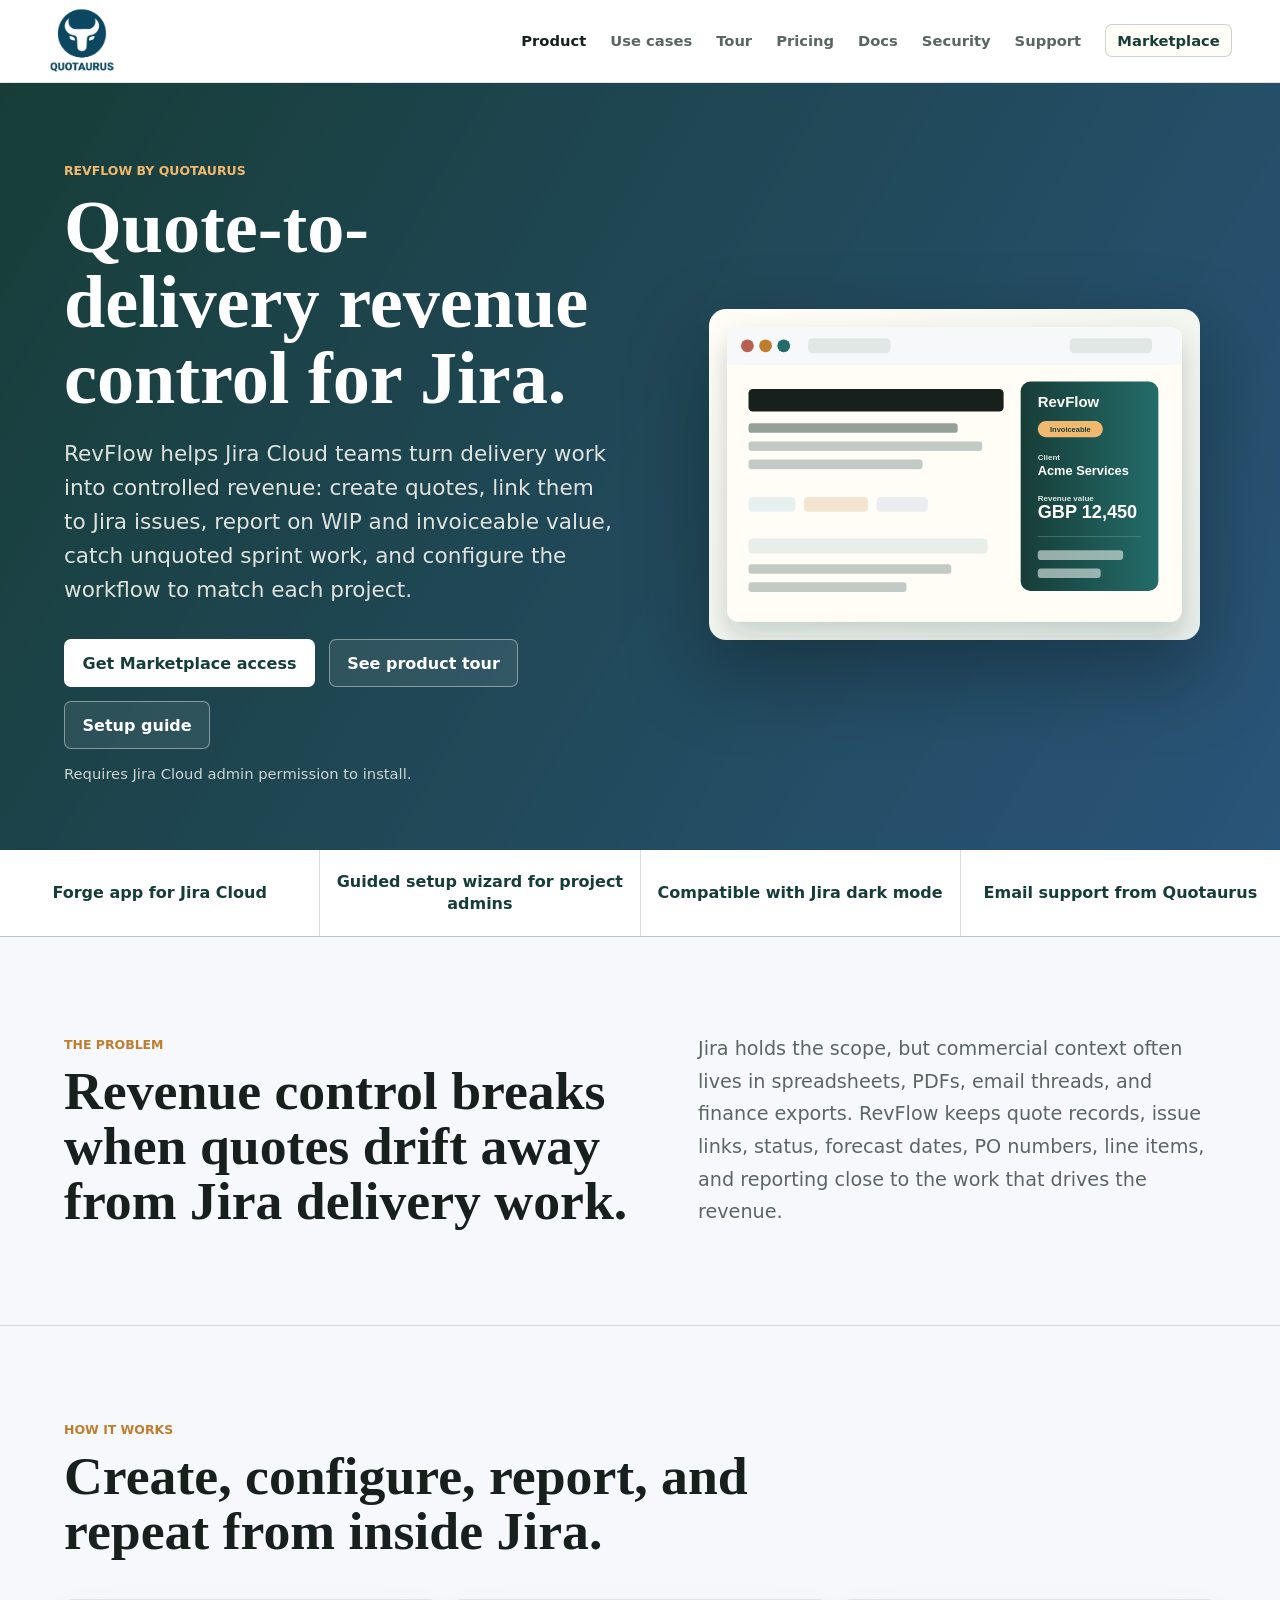
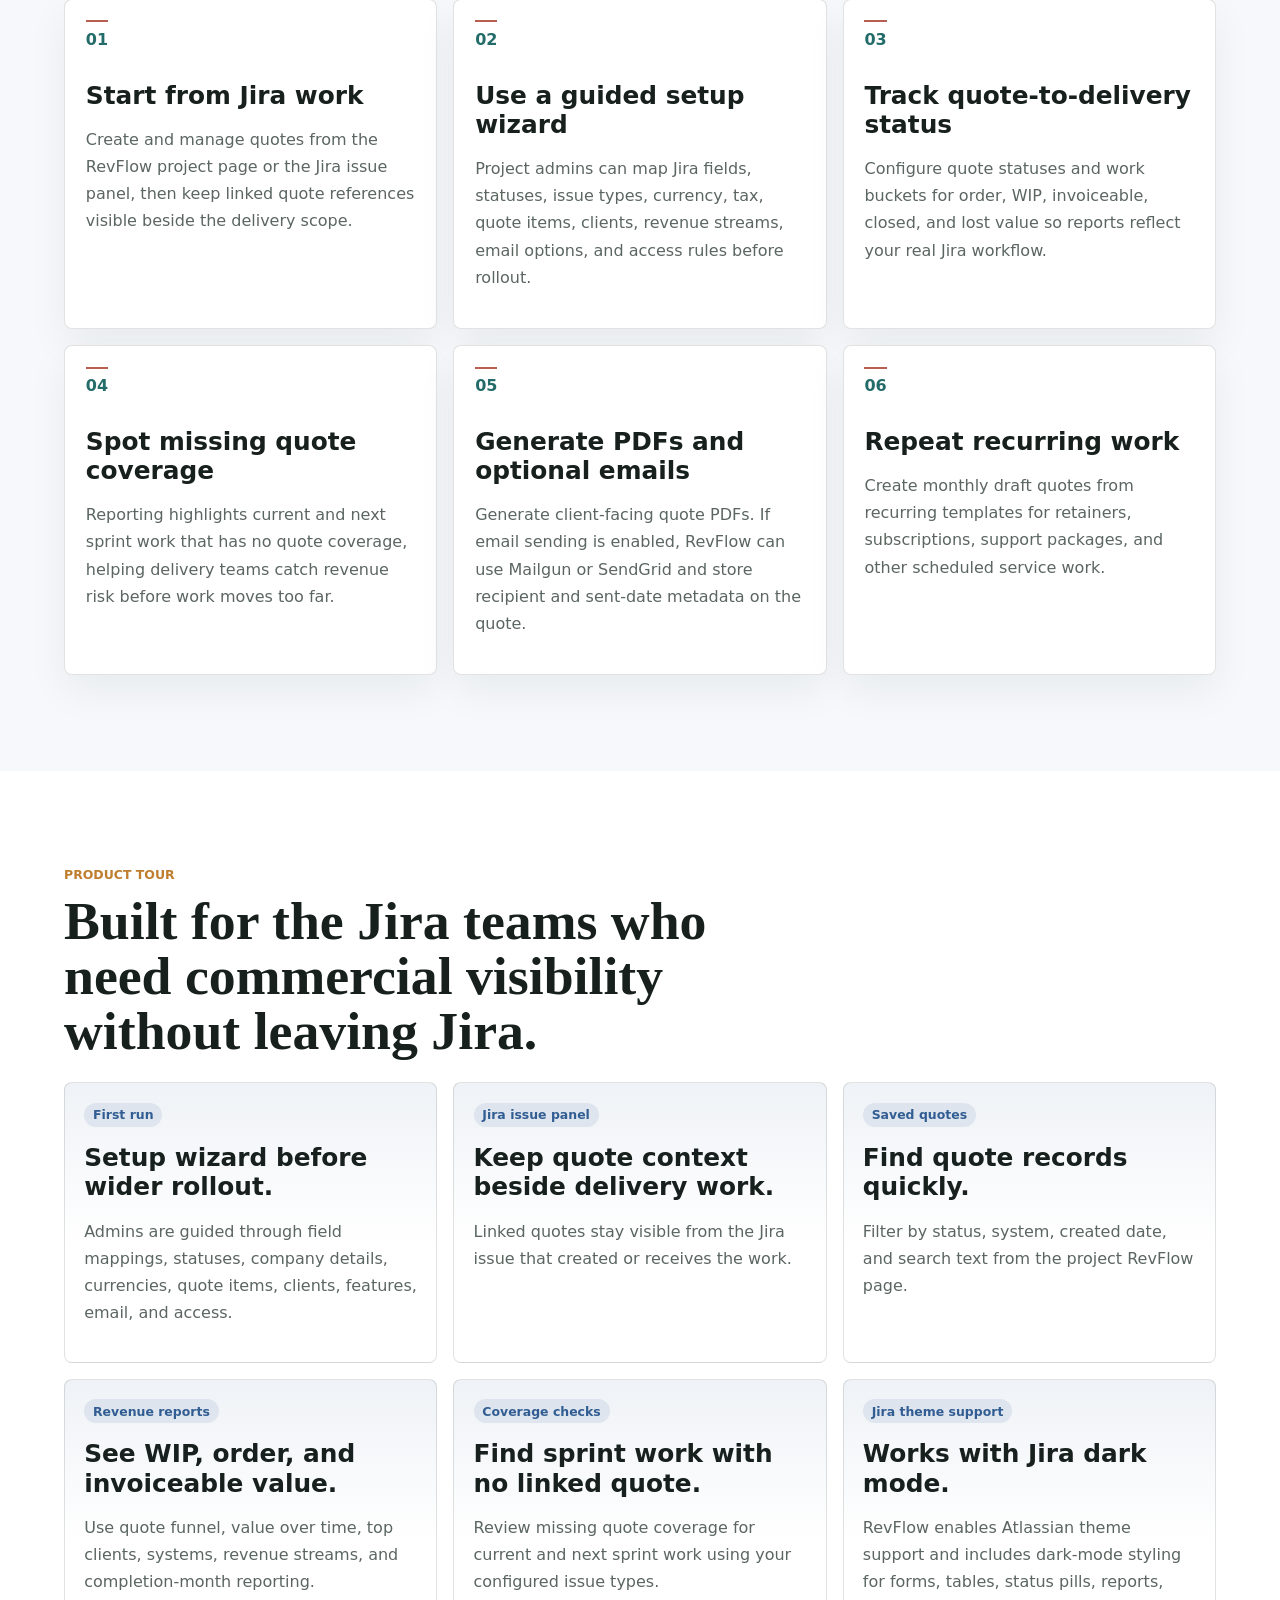
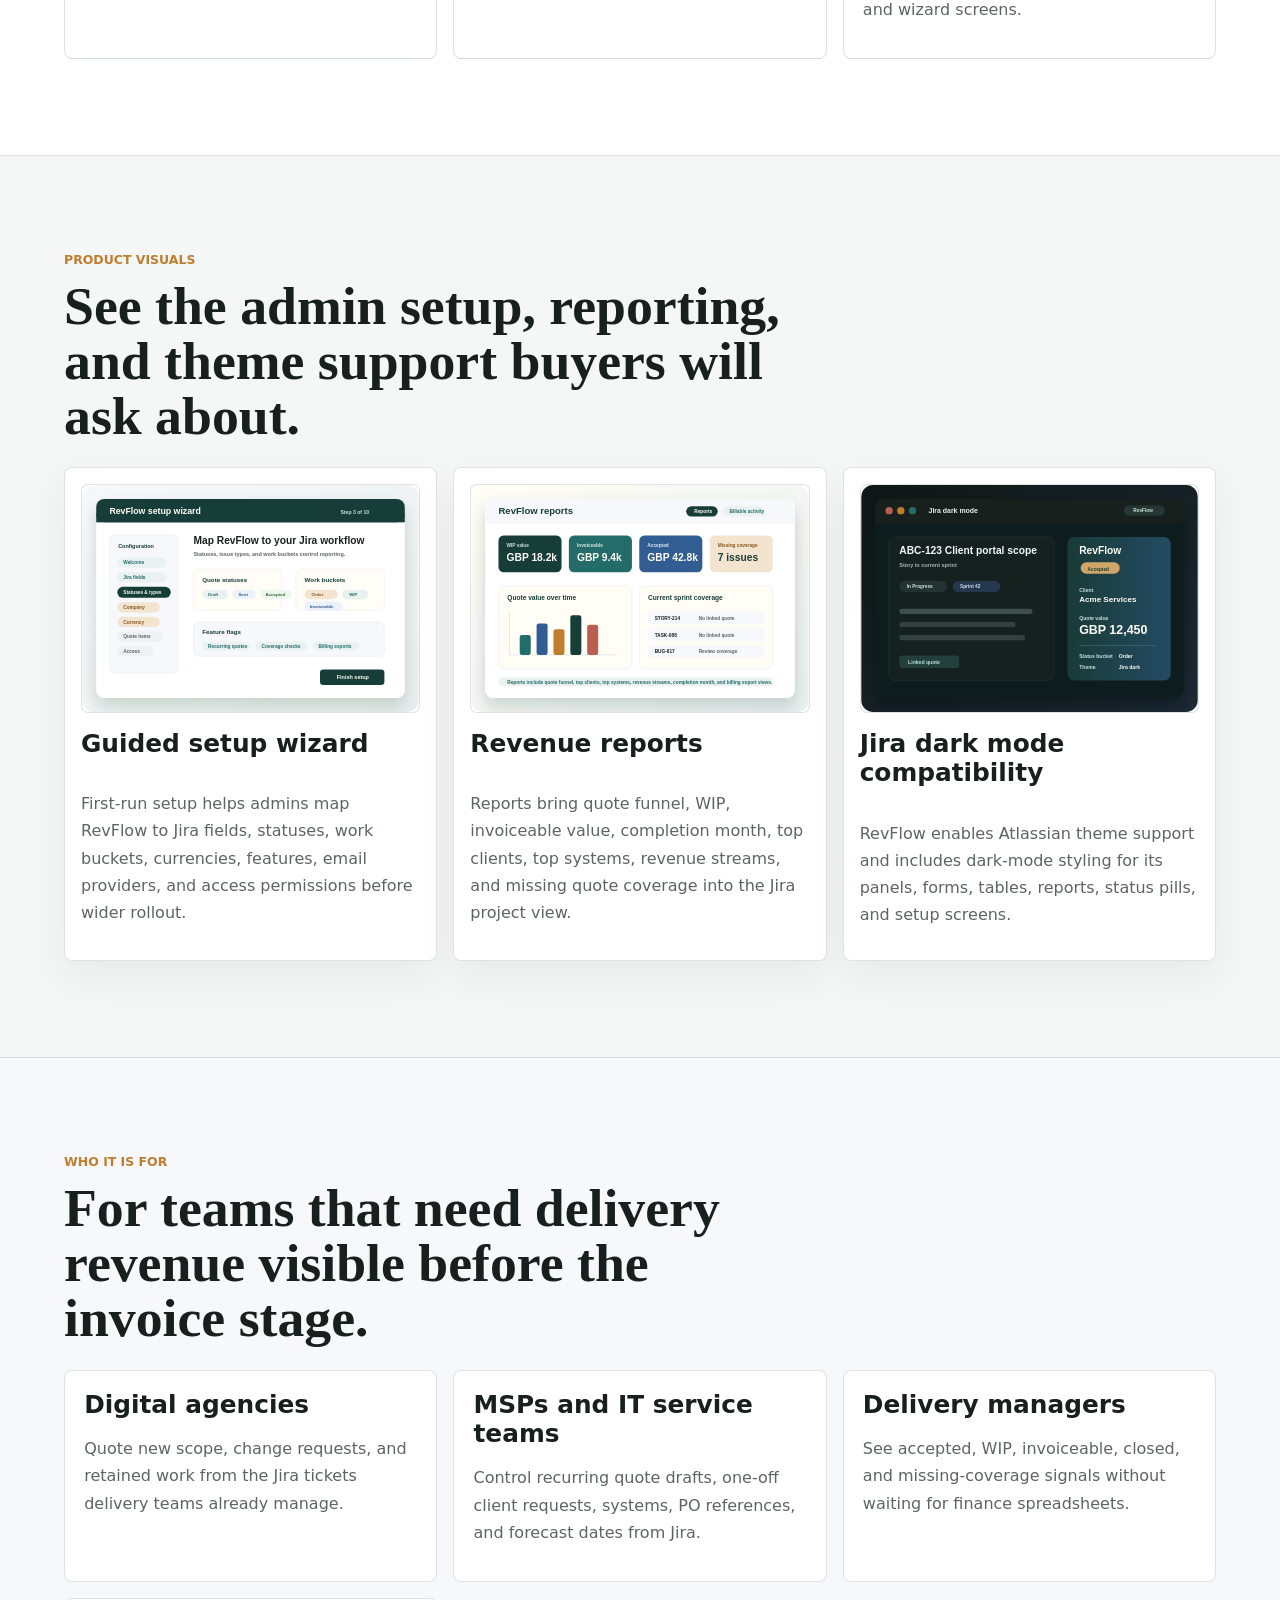
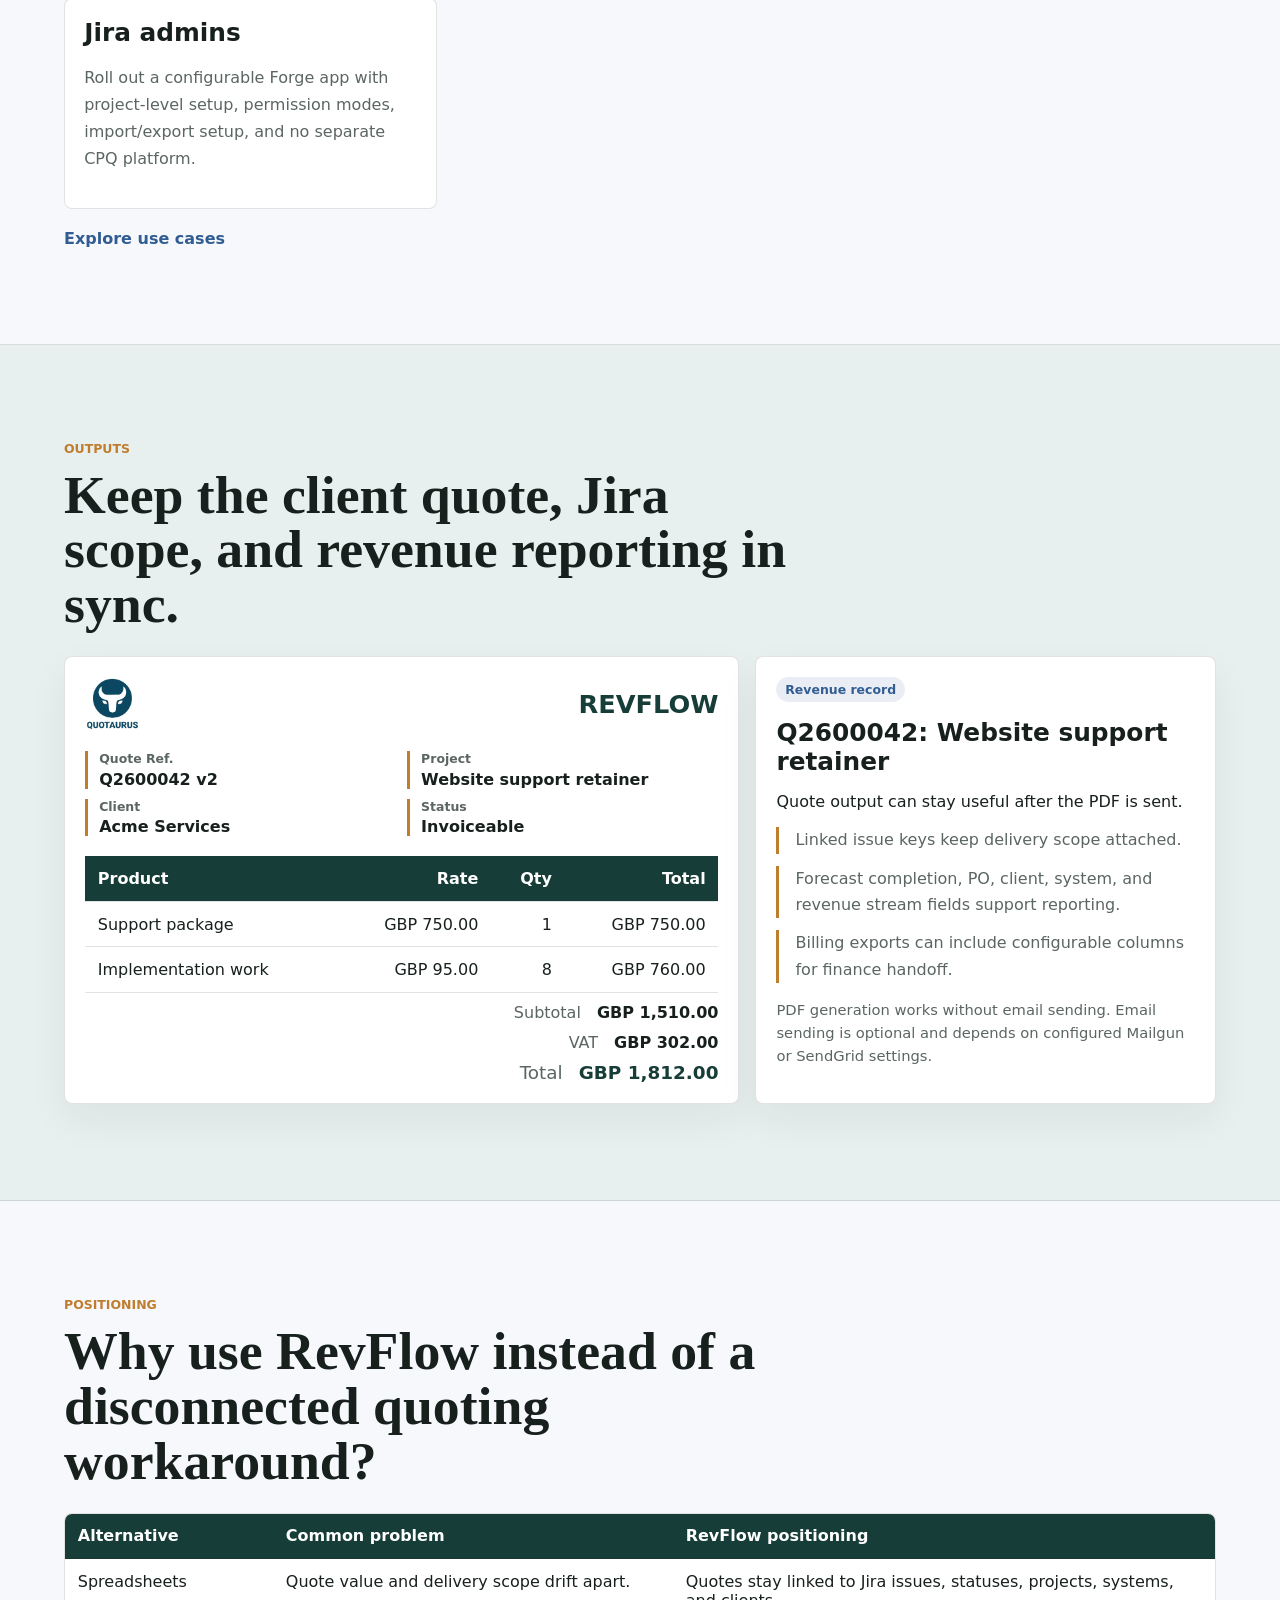
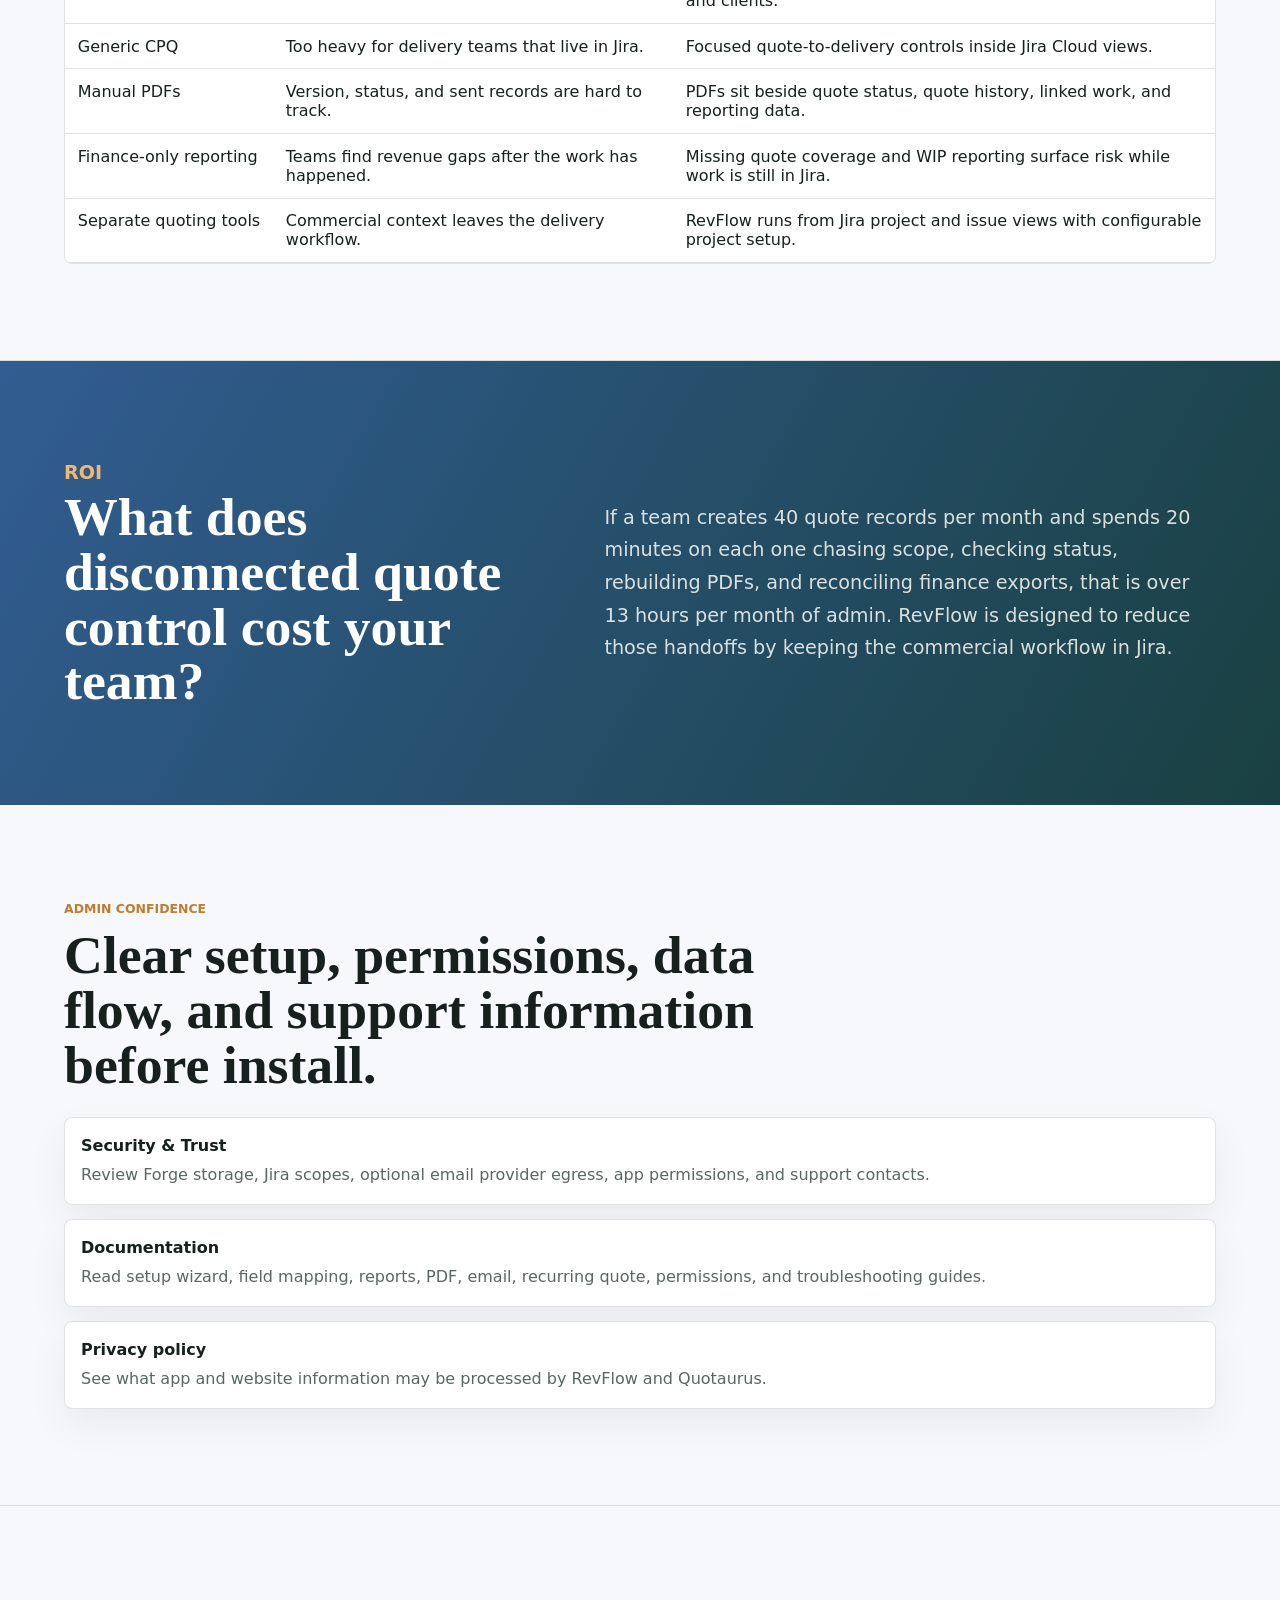
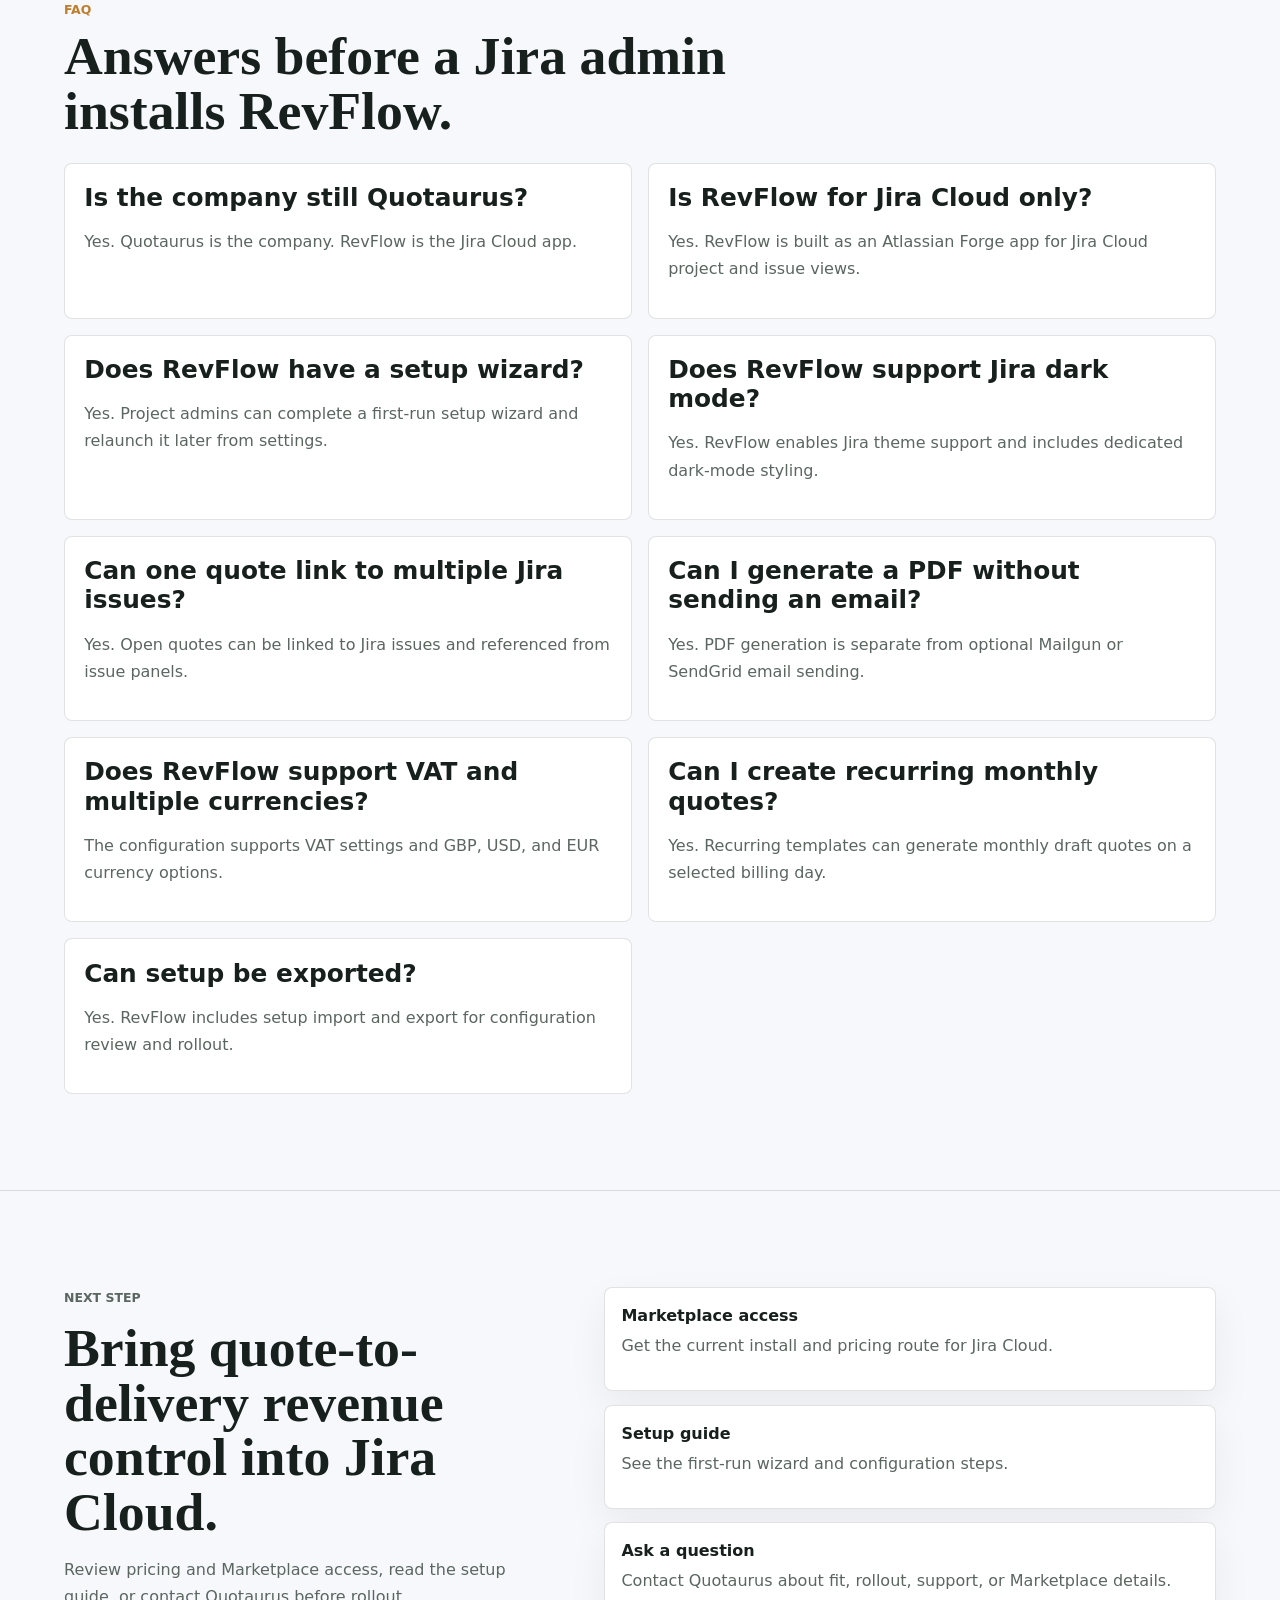
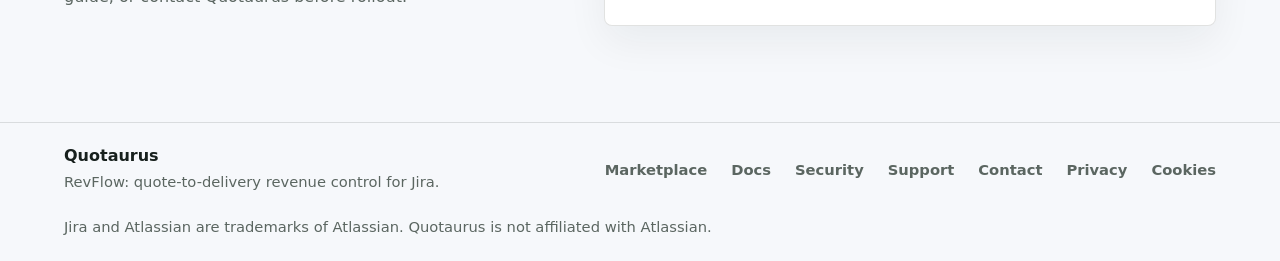
==== commit bd617a23: "Remove public changelog page" ====
--- a/index.html
+++ b/index.html
@@ -523,7 +523,6 @@
         <a href="pricing.html">Marketplace</a>
         <a href="docs.html">Docs</a>
         <a href="security.html">Security</a>
-        <a href="changelog.html">Changelog</a>
         <a href="support.html">Support</a>
         <a href="contact.html">Contact</a>
         <a href="privacy-policy.html">Privacy</a>
--- a/styles.css
+++ b/styles.css
@@ -832,6 +832,208 @@
   font-weight: 760;
 }
 
+.docs-hero h1 {
+  max-width: 18ch;
+}
+
+.wiki-shell {
+  display: grid;
+  grid-template-columns: minmax(13rem, 0.26fr) minmax(0, 1fr);
+  gap: clamp(1.25rem, 4vw, 3rem);
+  padding: clamp(2rem, 5vw, 4rem) clamp(1rem, 5vw, 5rem)
+    clamp(3rem, 7vw, 5rem);
+}
+
+.wiki-sidebar {
+  align-self: start;
+  position: sticky;
+  top: 6rem;
+}
+
+.wiki-sidebar-panel {
+  border: 1px solid var(--line);
+  border-radius: 8px;
+  padding: 1rem;
+  background: var(--paper-strong);
+  box-shadow: 0 1rem 2.5rem rgba(24, 34, 30, 0.06);
+}
+
+.wiki-label {
+  display: block;
+  margin-bottom: 0.75rem;
+  color: var(--forest);
+  font-size: 0.78rem;
+  font-weight: 860;
+  text-transform: uppercase;
+}
+
+.wiki-nav {
+  display: grid;
+  gap: 0.25rem;
+}
+
+.wiki-nav a {
+  border-radius: 6px;
+  padding: 0.48rem 0.55rem;
+  color: var(--muted);
+  font-weight: 760;
+  line-height: 1.35;
+  transition:
+    background-color 180ms ease,
+    color 180ms ease,
+    transform 180ms ease;
+}
+
+.wiki-nav a:hover,
+.wiki-nav a:focus-visible {
+  color: var(--forest);
+  background: rgba(35, 108, 105, 0.09);
+  transform: translateX(0.18rem);
+}
+
+.wiki-content {
+  display: grid;
+  gap: clamp(1.2rem, 3vw, 2rem);
+  min-width: 0;
+}
+
+.wiki-section {
+  scroll-margin-top: 7rem;
+  border: 1px solid var(--line);
+  border-radius: 8px;
+  padding: clamp(1.2rem, 3vw, 2rem);
+  background: var(--paper-strong);
+  box-shadow: 0 1rem 2.5rem rgba(24, 34, 30, 0.06);
+}
+
+.wiki-section h2 {
+  max-width: 18ch;
+  font-size: clamp(1.8rem, 3.7vw, 3.4rem);
+}
+
+.wiki-section h3 {
+  color: var(--forest);
+}
+
+.wiki-section p,
+.wiki-section li,
+.wiki-section dd {
+  color: var(--muted);
+  line-height: 1.7;
+}
+
+.wiki-card-grid {
+  display: grid;
+  grid-template-columns: repeat(3, minmax(0, 1fr));
+  gap: 0.85rem;
+  margin-top: 1.25rem;
+}
+
+.wiki-card,
+.wiki-article,
+.wiki-glossary div {
+  border: 1px solid var(--line);
+  border-radius: 8px;
+  background: #fbfcfd;
+}
+
+.wiki-card {
+  display: block;
+  padding: 1rem;
+  color: var(--muted);
+  line-height: 1.55;
+  transition:
+    border-color 180ms ease,
+    box-shadow 180ms ease,
+    transform 180ms ease;
+}
+
+.wiki-card span {
+  display: block;
+  margin-bottom: 0.35rem;
+  color: var(--ink);
+  font-weight: 860;
+}
+
+.wiki-card:hover,
+.wiki-card:focus-visible {
+  border-color: rgba(35, 108, 105, 0.32);
+  box-shadow: 0 1rem 2.25rem rgba(24, 34, 30, 0.1);
+  transform: translateY(-0.2rem);
+}
+
+.wiki-article {
+  scroll-margin-top: 7rem;
+  margin-top: 1rem;
+  padding: 1rem;
+}
+
+.anchor-target {
+  display: block;
+  scroll-margin-top: 7rem;
+}
+
+.wiki-article:first-of-type {
+  margin-top: 1.25rem;
+}
+
+.wiki-article p:last-child,
+.wiki-article .step-list:last-child,
+.wiki-article .plain-list:last-child {
+  margin-bottom: 0;
+}
+
+.wiki-table-wrap {
+  overflow-x: auto;
+  margin-top: 1rem;
+  border: 1px solid var(--line);
+  border-radius: 8px;
+}
+
+.wiki-table {
+  width: 100%;
+  border-collapse: collapse;
+}
+
+.wiki-table th,
+.wiki-table td {
+  min-width: 13rem;
+  border-bottom: 1px solid var(--line);
+  padding: 0.85rem;
+  text-align: left;
+  vertical-align: top;
+}
+
+.wiki-table th {
+  color: var(--paper-strong);
+  background: var(--forest);
+}
+
+.wiki-table tr:last-child td {
+  border-bottom: 0;
+}
+
+.wiki-glossary {
+  display: grid;
+  grid-template-columns: repeat(2, minmax(0, 1fr));
+  gap: 0.85rem;
+  margin: 1.25rem 0 0;
+}
+
+.wiki-glossary div {
+  padding: 1rem;
+}
+
+.wiki-glossary dt {
+  margin-bottom: 0.35rem;
+  color: var(--forest);
+  font-weight: 860;
+}
+
+.wiki-glossary dd {
+  margin: 0;
+}
+
 .site-footer {
   display: grid;
   grid-template-columns: minmax(0, 1fr) auto;
@@ -946,6 +1148,11 @@
   .motion-ready .marketplace-band > *,
   .motion-ready .content-grid > article,
   .motion-ready .policy-layout > *,
+  .motion-ready .wiki-sidebar-panel,
+  .motion-ready .wiki-section,
+  .motion-ready .wiki-card,
+  .motion-ready .wiki-article,
+  .motion-ready .wiki-glossary div,
   .motion-ready .doc-nav a {
     opacity: 0;
     transform: translateY(1.1rem);
@@ -972,6 +1179,11 @@
   .motion-ready .marketplace-band > *.is-visible,
   .motion-ready .content-grid > article.is-visible,
   .motion-ready .policy-layout > *.is-visible,
+  .motion-ready .wiki-sidebar-panel.is-visible,
+  .motion-ready .wiki-section.is-visible,
+  .motion-ready .wiki-card.is-visible,
+  .motion-ready .wiki-article.is-visible,
+  .motion-ready .wiki-glossary div.is-visible,
   .motion-ready .doc-nav a.is-visible {
     opacity: 1;
     transform: translateY(0);
@@ -995,6 +1207,7 @@
   .output-grid,
   .roi-band,
   .marketplace-band,
+  .wiki-shell,
   .content-grid {
     grid-template-columns: 1fr;
   }
@@ -1012,6 +1225,14 @@
   .content-grid .wide {
     grid-column: 1 / -1;
   }
+
+  .wiki-sidebar {
+    position: static;
+  }
+
+  .wiki-nav {
+    grid-template-columns: repeat(2, minmax(0, 1fr));
+  }
 }
 
 @media (max-width: 660px) {
@@ -1071,6 +1292,8 @@
   .visual-grid,
   .use-case-grid,
   .faq-grid,
+  .wiki-card-grid,
+  .wiki-glossary,
   .trust-strip,
   .sample-pdf dl {
     grid-template-columns: 1fr;
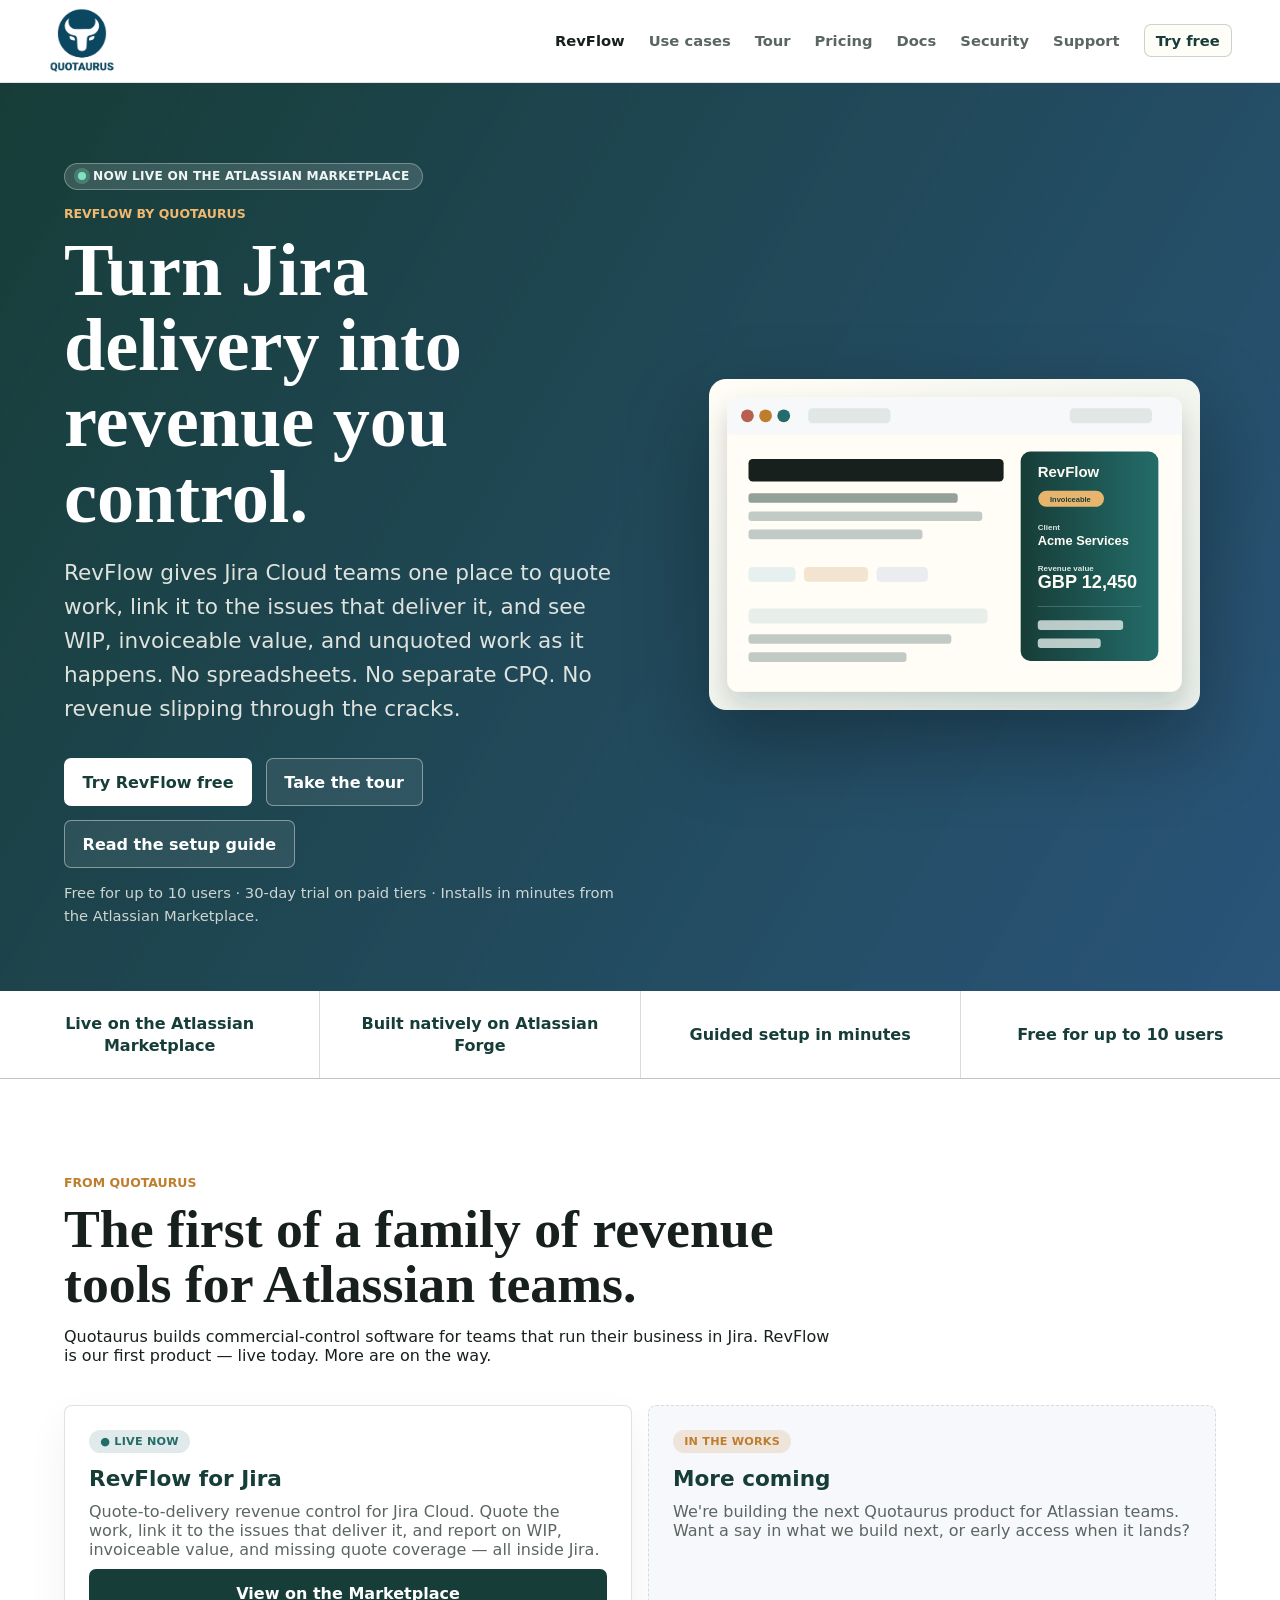
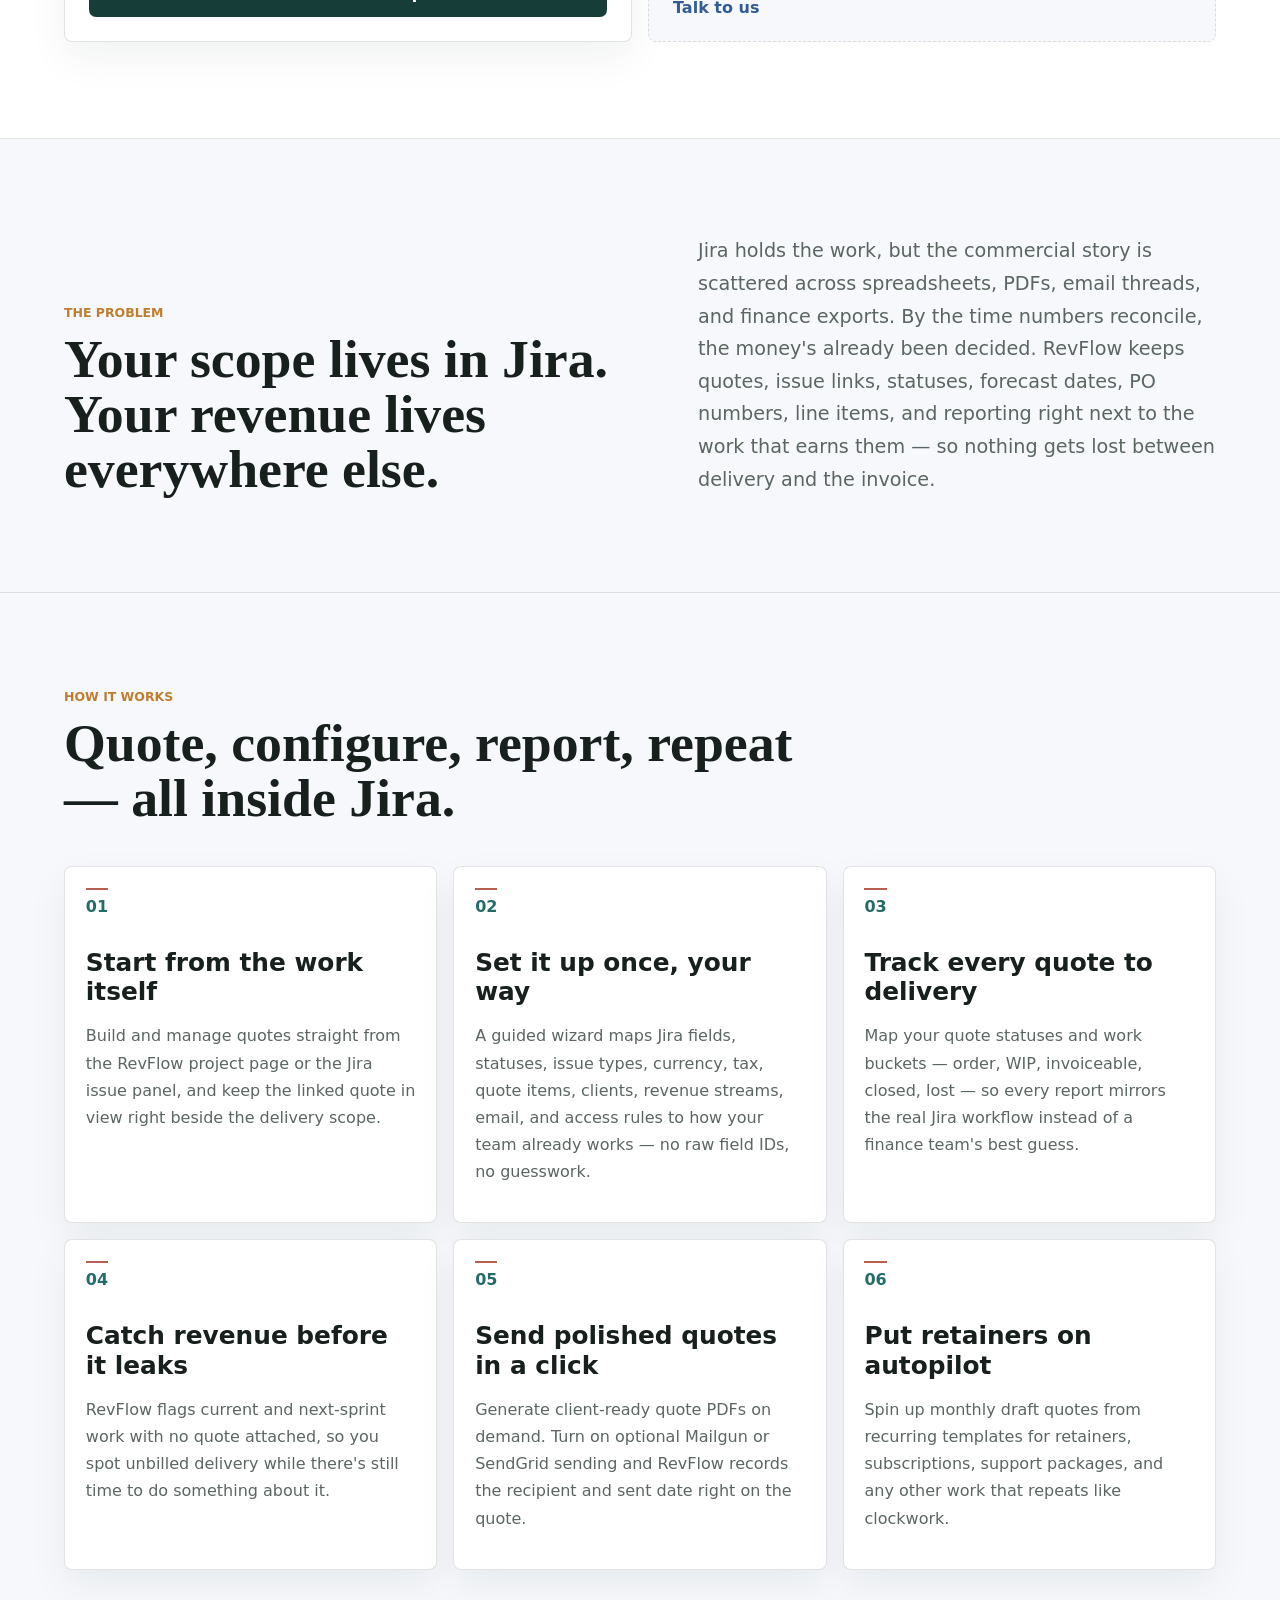
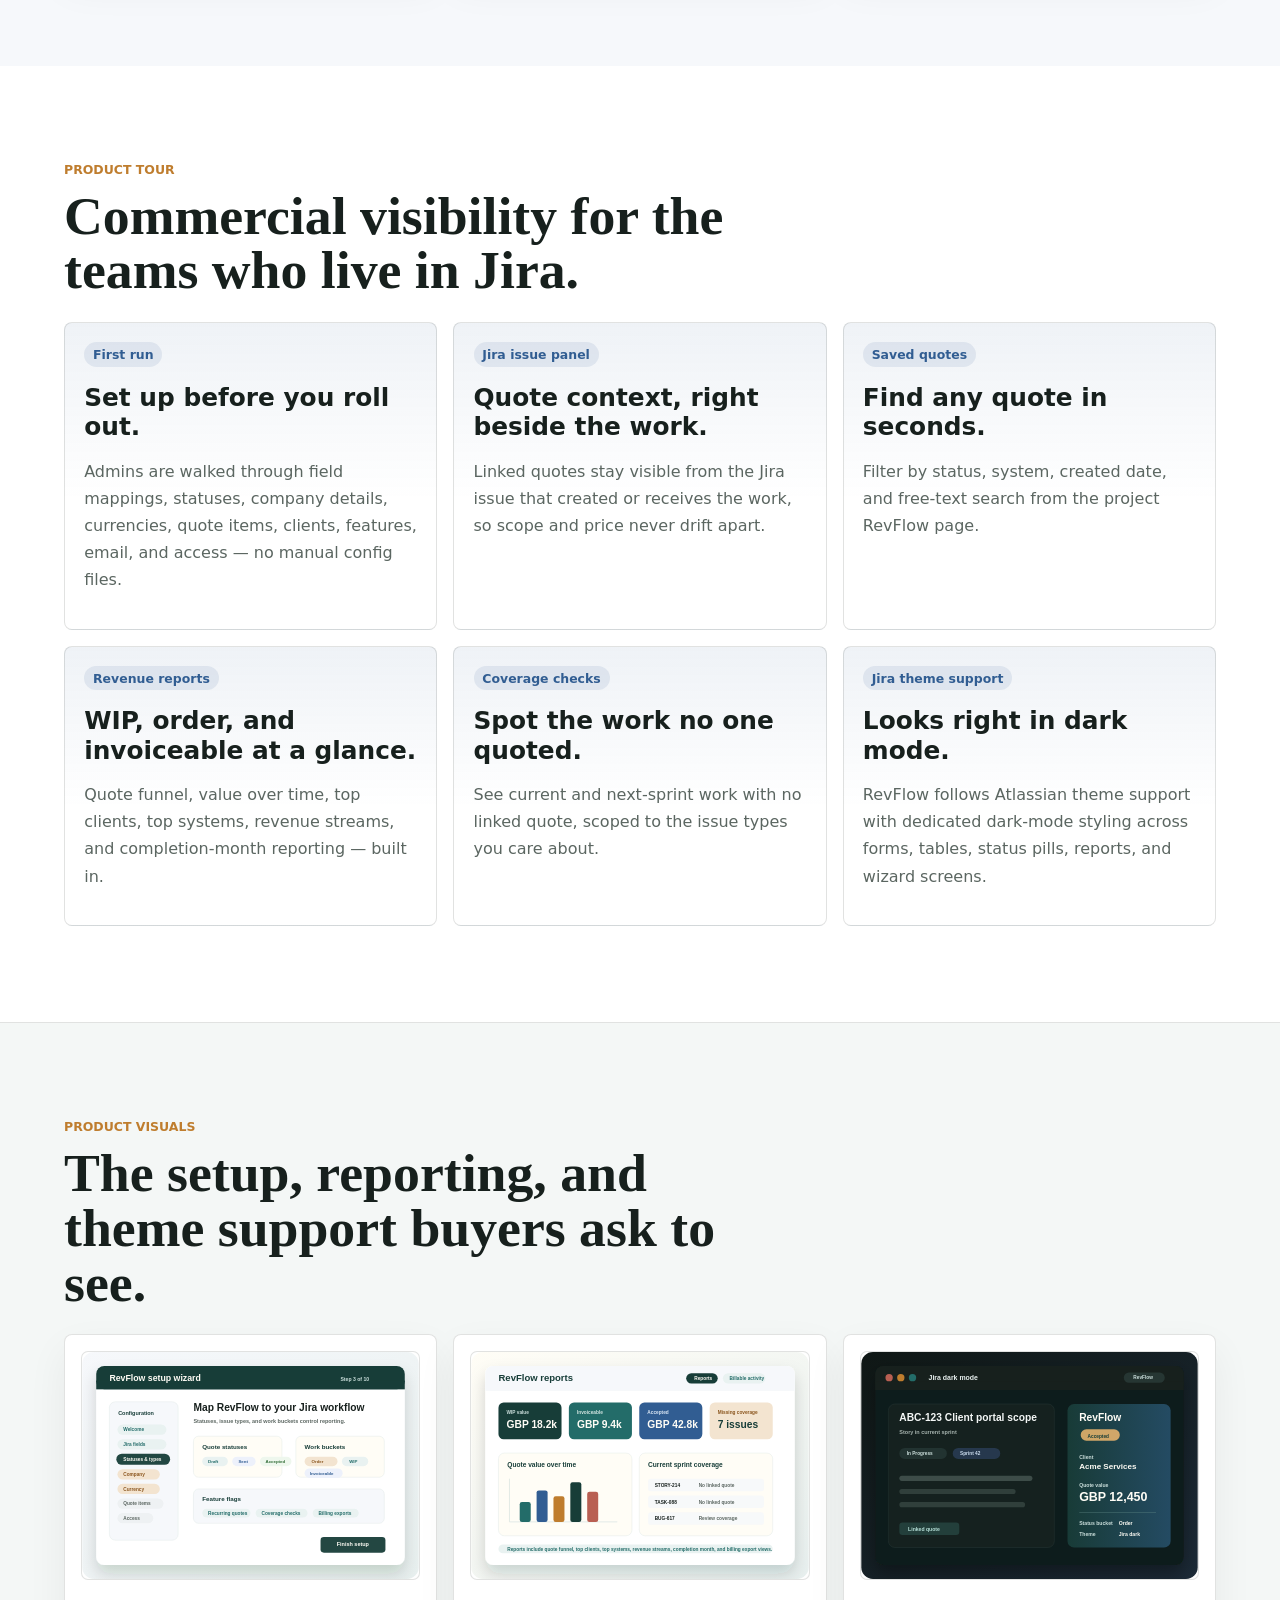
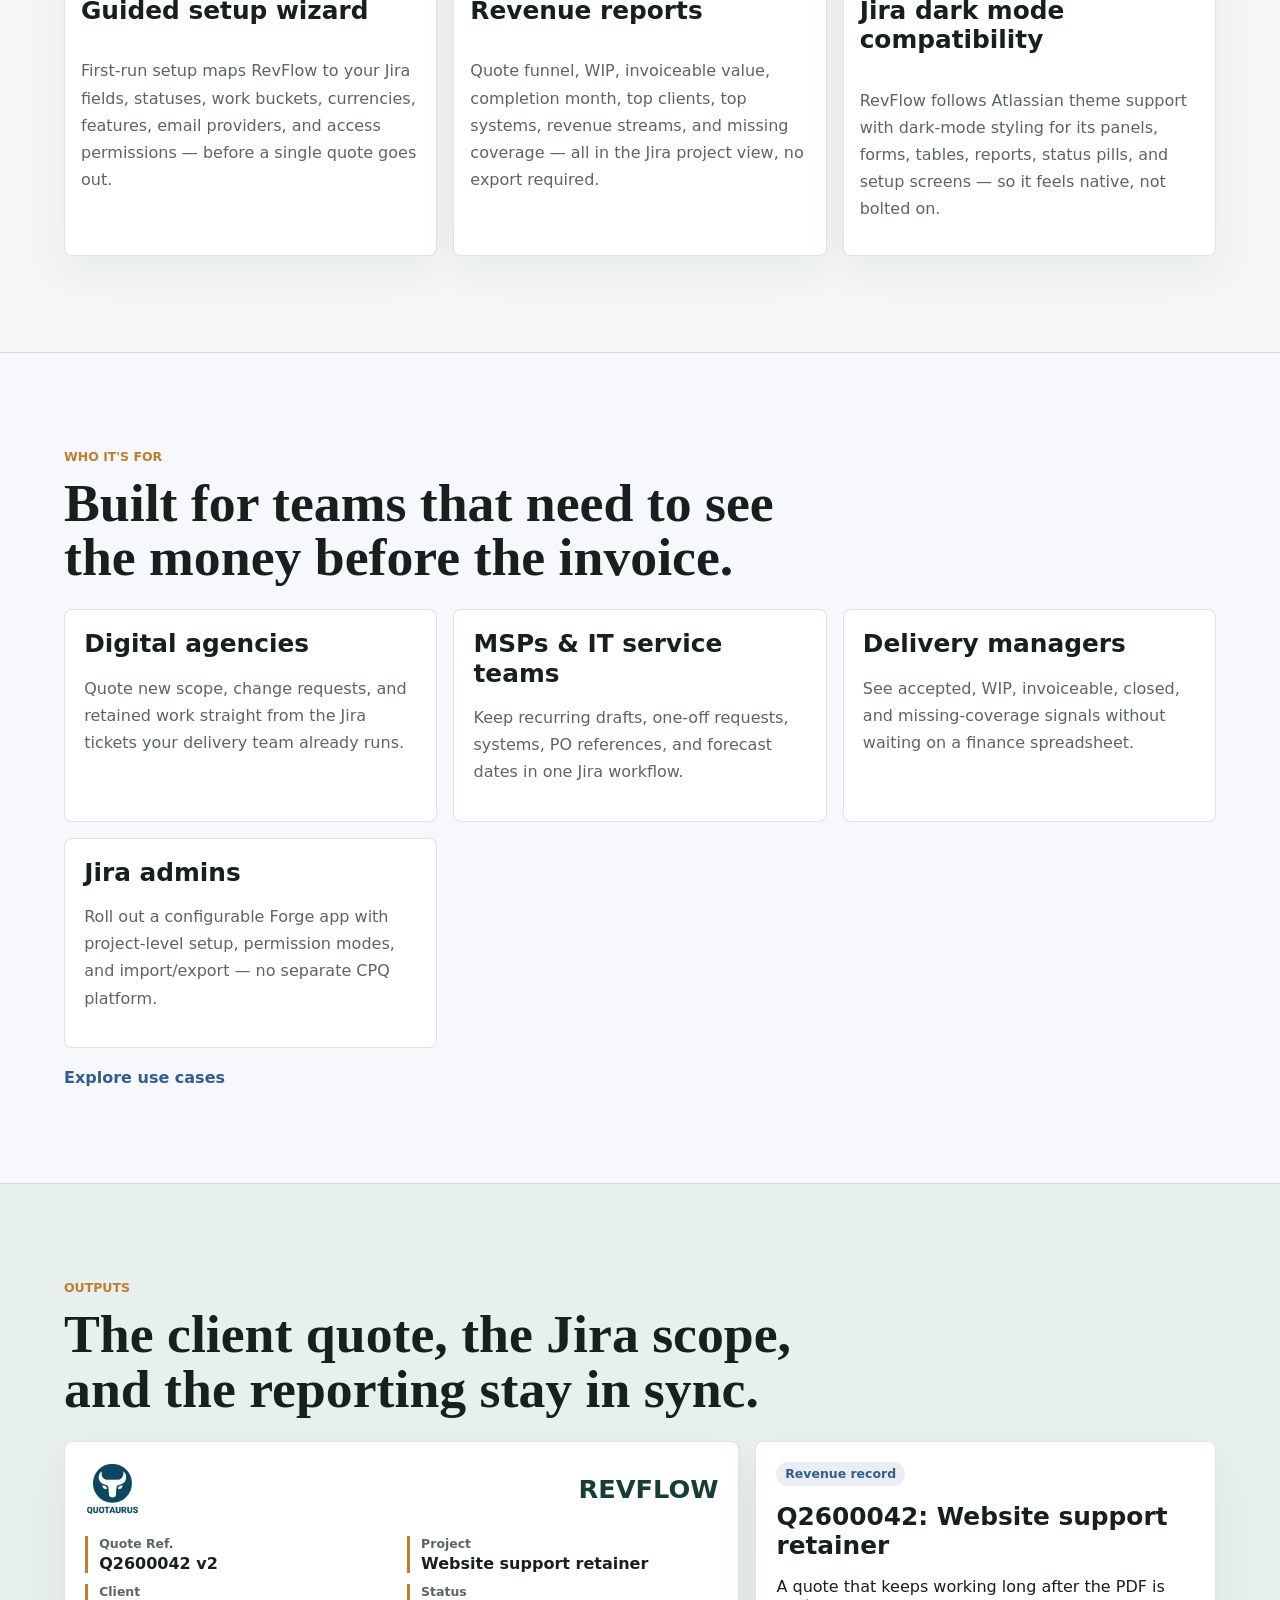
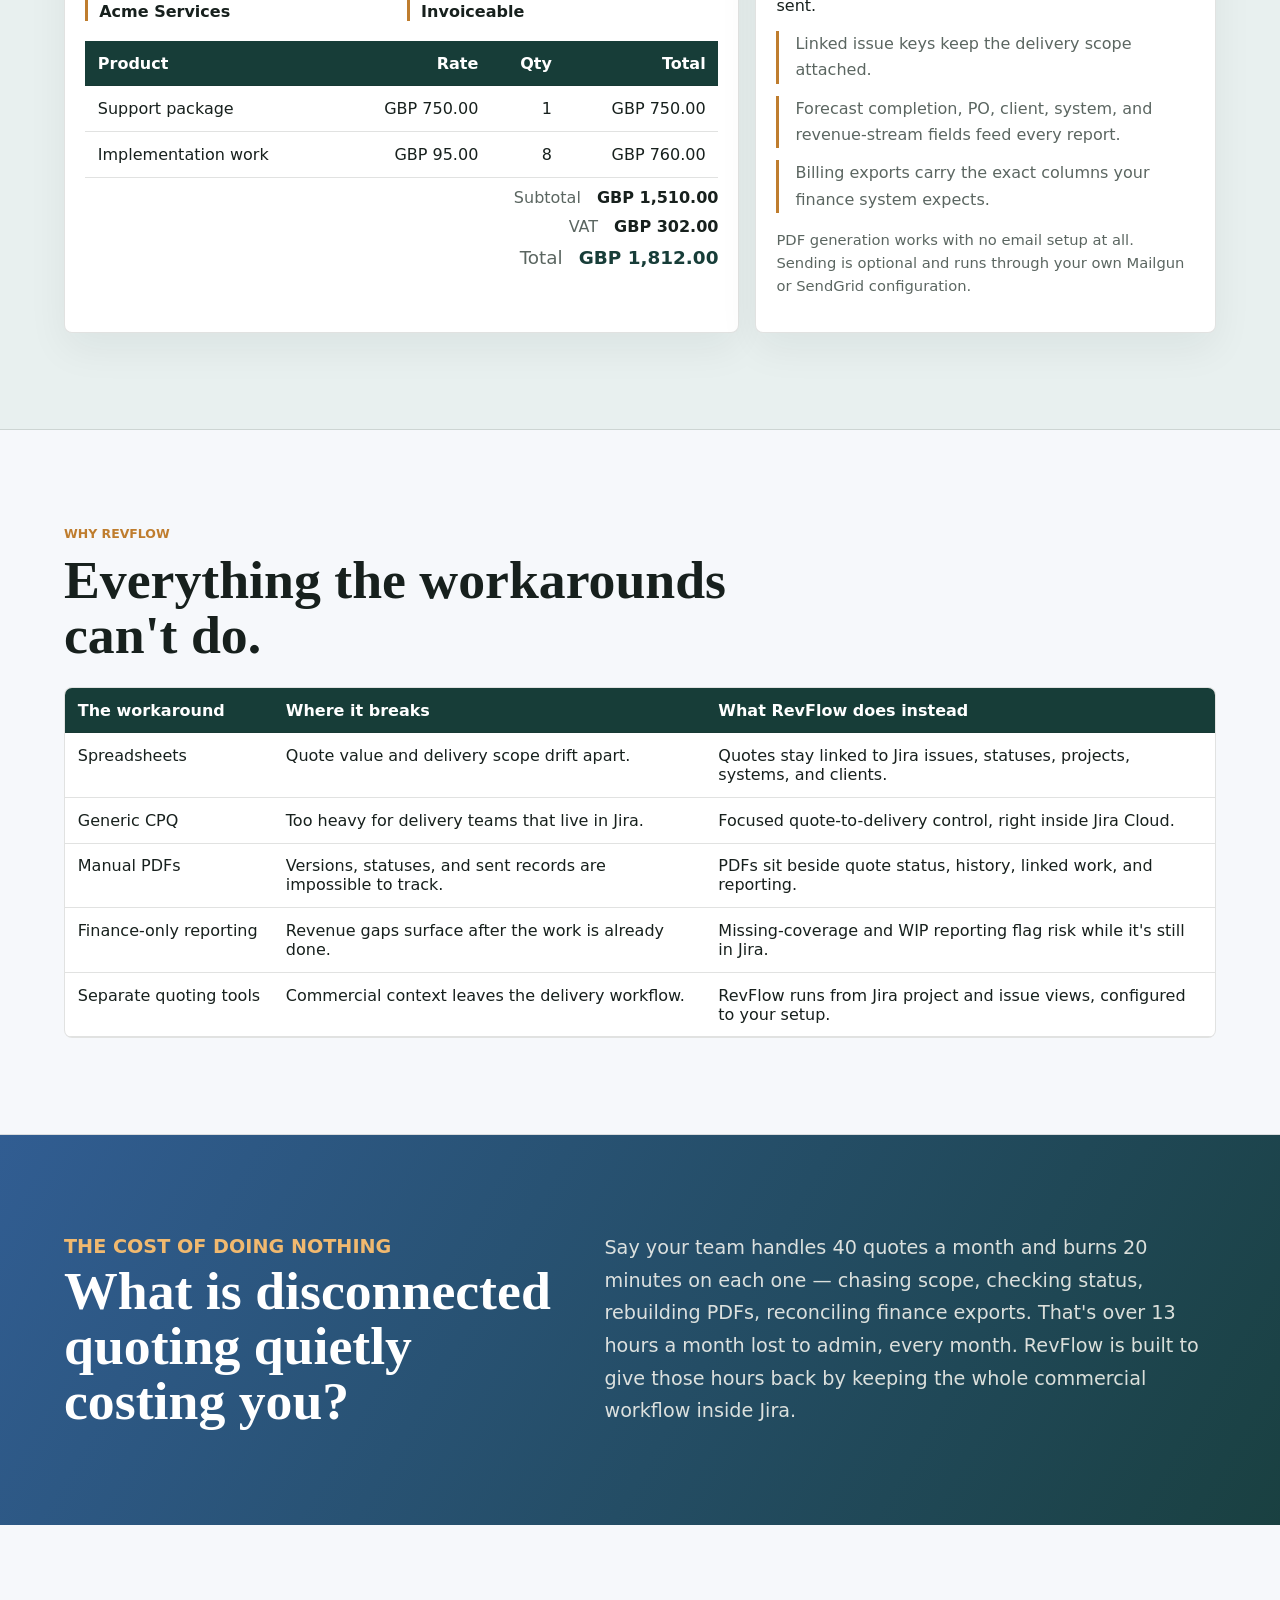
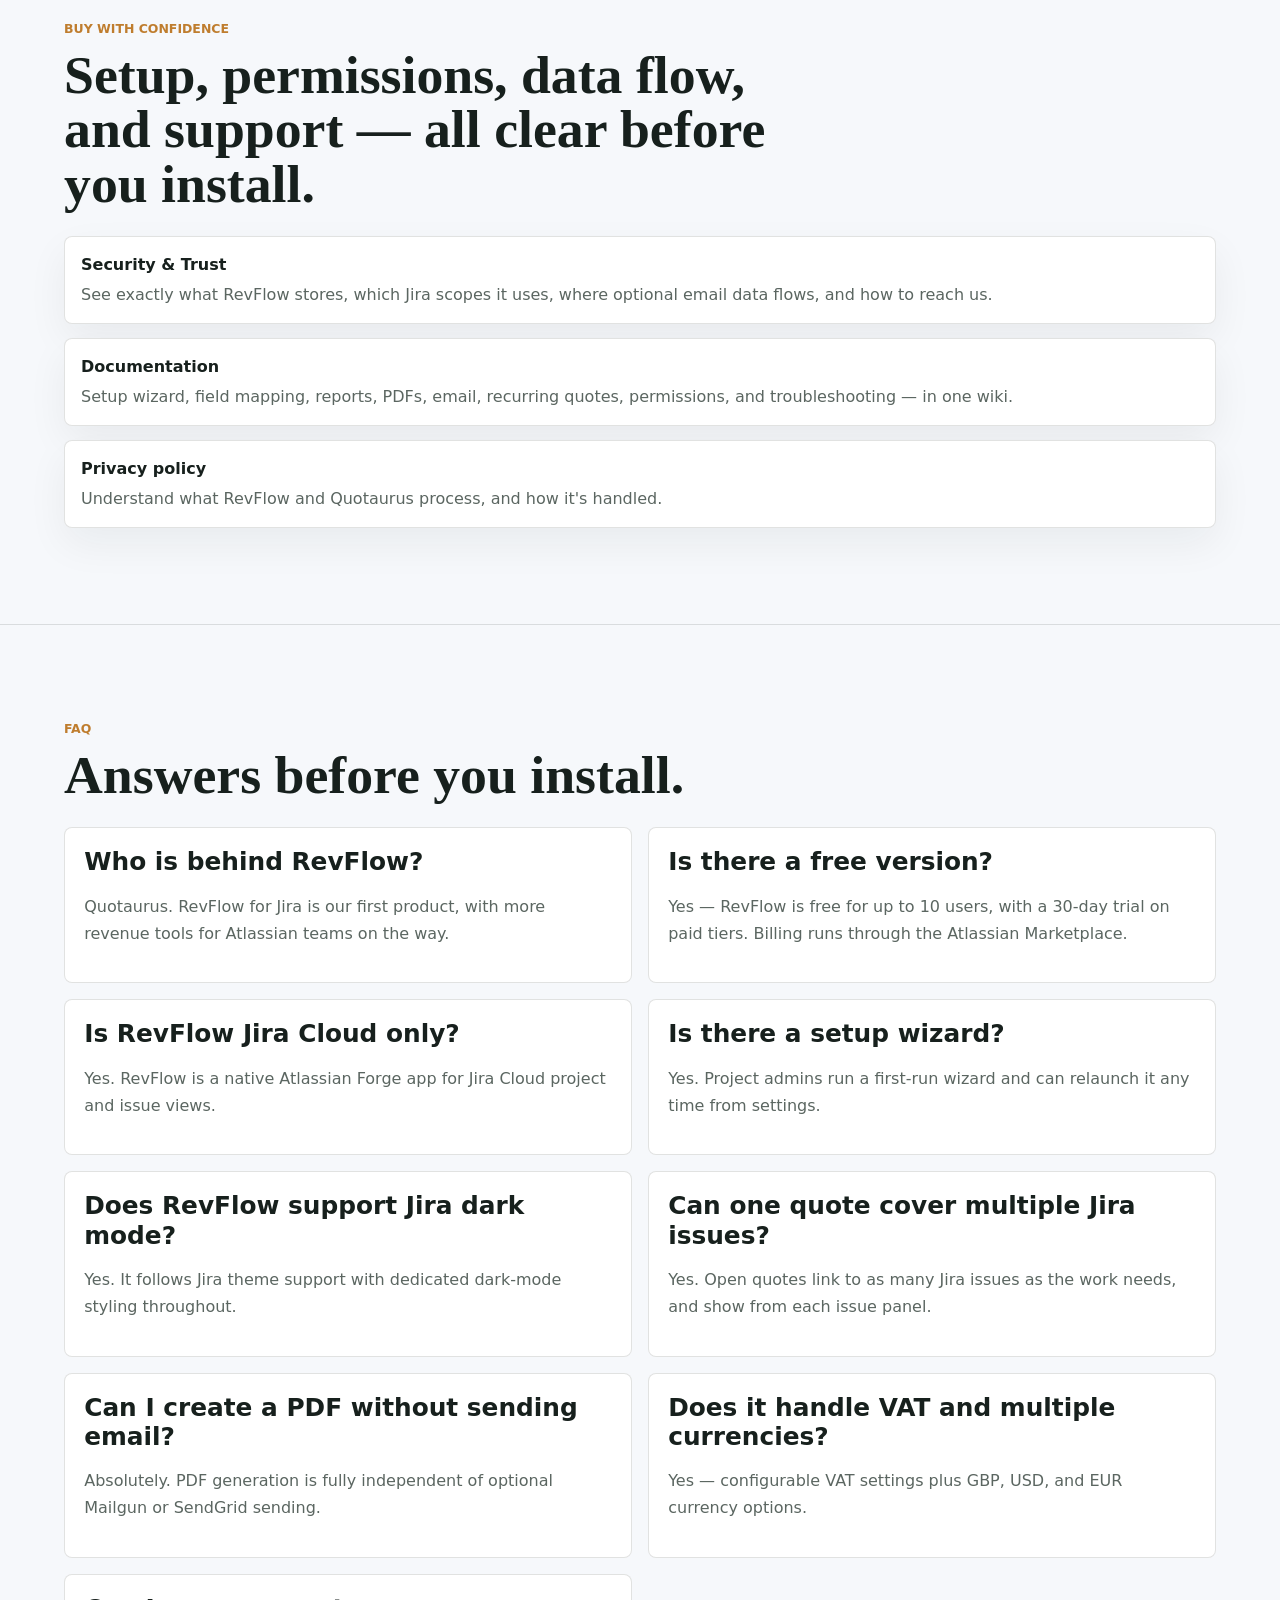
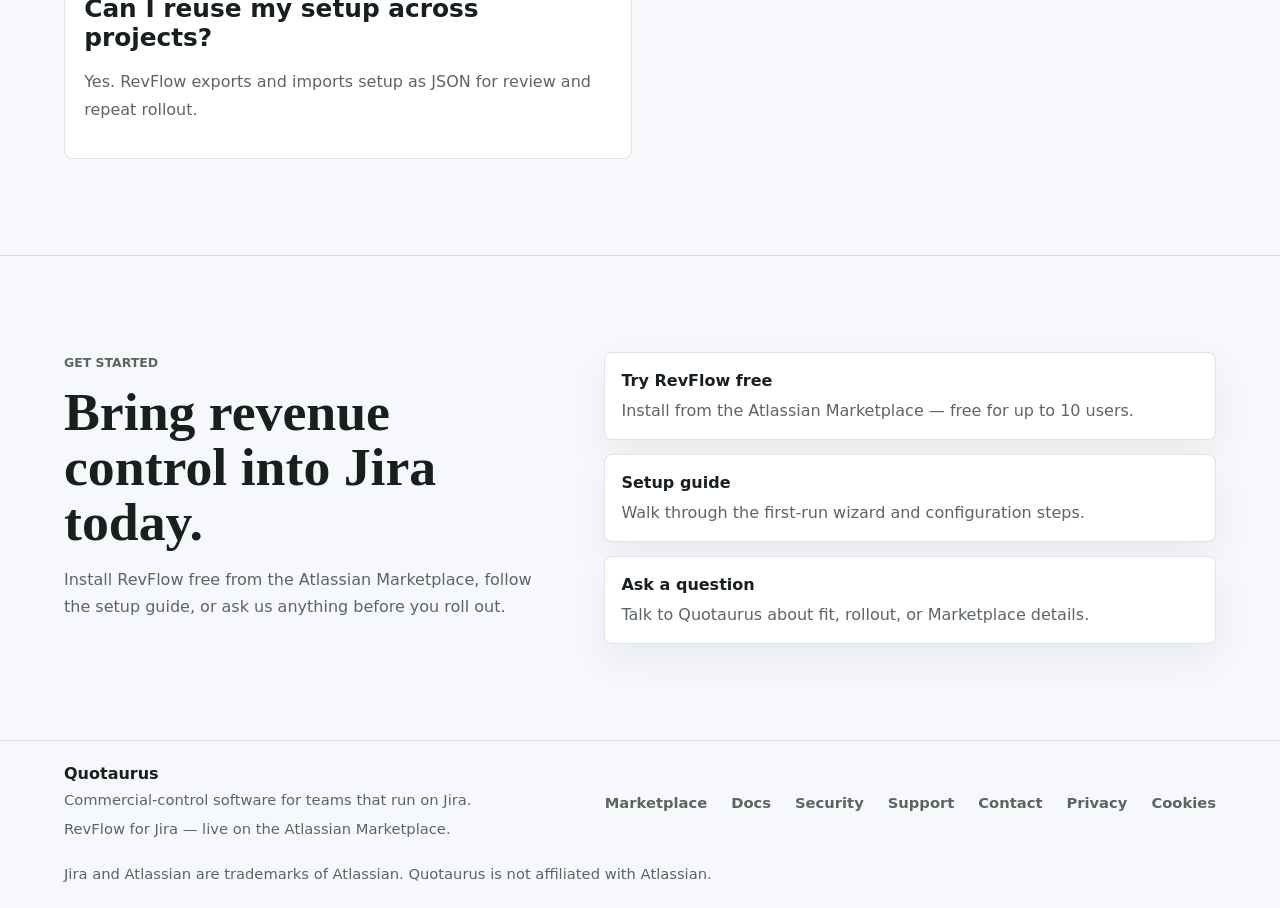
==== commit 55bf72c1: "Relaunch Quotaurus site for RevFlow Marketplace launch - Reframe Quotaurus as the parent brand; RevF" ====
--- a/index.html
+++ b/index.html
@@ -5,9 +5,9 @@
     <meta name="viewport" content="width=device-width, initial-scale=1">
     <meta
       name="description"
-      content="RevFlow by Quotaurus is quote-to-delivery revenue control for Jira Cloud: create quotes from Jira work, link revenue to issues, catch missing quote coverage, report on WIP and invoiceable value, and configure the workflow for each project."
+      content="RevFlow by Quotaurus is quote-to-delivery revenue control for Jira Cloud. Quote work, link it to Jira issues, catch unquoted delivery, and report on WIP and invoiceable value — without leaving Jira. Now live on the Atlassian Marketplace, free for up to 10 users."
     >
-    <title>RevFlow by Quotaurus - Quote-to-Delivery Revenue Control for Jira</title>
+    <title>RevFlow by Quotaurus — Quote-to-Delivery Revenue Control for Jira</title>
     <link rel="icon" href="assets/quotaurus-logo.png" type="image/png">
     <link rel="preload" as="image" href="assets/quote-app-mockup.svg">
     <link rel="stylesheet" href="styles.css">
@@ -20,7 +20,7 @@
         "alternateName": "RevFlow for Jira",
         "applicationCategory": "BusinessApplication",
         "operatingSystem": "Jira Cloud",
-        "description": "Quote-to-delivery revenue control for Jira Cloud teams, including quote creation, issue linking, configurable setup, revenue reporting, billing exports, recurring quote drafts, and Jira dark mode compatibility.",
+        "description": "Quote-to-delivery revenue control for Jira Cloud teams: quote creation, issue linking, configurable setup, revenue and coverage reporting, billing exports, recurring quote drafts, and Jira dark mode compatibility. Live on the Atlassian Marketplace.",
         "url": "https://quotaurus.com/",
         "publisher": {
           "@type": "Organization",
@@ -29,8 +29,10 @@
         },
         "offers": {
           "@type": "Offer",
+          "price": "0",
+          "priceCurrency": "USD",
           "availability": "https://schema.org/OnlineOnly",
-          "url": "https://quotaurus.com/pricing.html"
+          "url": "https://marketplace.atlassian.com/apps/2187659327/revflow-for-jira"
         }
       }
     </script>
@@ -44,15 +46,23 @@
             "name": "Is RevFlow for Jira Cloud?",
             "acceptedAnswer": {
               "@type": "Answer",
-              "text": "Yes. RevFlow is built for Jira Cloud and runs inside Jira project pages and issue panels."
+              "text": "Yes. RevFlow is a native Atlassian Forge app for Jira Cloud and runs inside Jira project pages and issue panels."
             }
           },
           {
             "@type": "Question",
-            "name": "Who is Quotaurus?",
+            "name": "Who builds RevFlow?",
             "acceptedAnswer": {
               "@type": "Answer",
-              "text": "Quotaurus is the company behind RevFlow. RevFlow is the Jira app."
+              "text": "Quotaurus. RevFlow for Jira is our first product, and more revenue tools for Atlassian teams are on the way."
+            }
+          },
+          {
+            "@type": "Question",
+            "name": "Is there a free version of RevFlow?",
+            "acceptedAnswer": {
+              "@type": "Answer",
+              "text": "Yes. RevFlow is free for up to 10 users, with a 30-day free trial on paid tiers. Billing runs through the Atlassian Marketplace."
             }
           },
           {
@@ -68,7 +78,7 @@
             "name": "Can RevFlow send quote emails?",
             "acceptedAnswer": {
               "@type": "Answer",
-              "text": "Quote email sending is optional and can be configured with Mailgun or SendGrid. Teams can still generate PDFs without enabling email sending."
+              "text": "Quote email sending is optional and can be configured with Mailgun or SendGrid. You can also generate PDFs without enabling email at all."
             }
           }
         ]
@@ -81,34 +91,35 @@
         <img class="brand-logo" src="assets/quotaurus-logo.png" alt="Quotaurus">
       </a>
       <nav class="nav-links" aria-label="Primary navigation">
-        <a aria-current="page" href="index.html">Product</a>
+        <a aria-current="page" href="index.html">RevFlow</a>
         <a href="use-cases.html">Use cases</a>
         <a href="index.html#product-tour">Tour</a>
         <a href="pricing.html">Pricing</a>
         <a href="docs.html">Docs</a>
         <a href="security.html">Security</a>
         <a href="support.html">Support</a>
-        <a class="nav-cta" href="pricing.html#marketplace-access">Marketplace</a>
+        <a class="nav-cta" href="https://marketplace.atlassian.com/apps/2187659327/revflow-for-jira" target="_blank" rel="noopener">Try free</a>
       </nav>
     </header>
 
     <main>
       <section class="product-hero" aria-labelledby="hero-title">
         <div class="hero-copy">
+          <span class="hero-badge"><span class="dot" aria-hidden="true"></span> Now live on the Atlassian Marketplace</span>
           <p class="eyebrow">RevFlow by Quotaurus</p>
-          <h1 id="hero-title">Quote-to-delivery revenue control for Jira.</h1>
+          <h1 id="hero-title">Turn Jira delivery into revenue you control.</h1>
           <p class="hero-text">
-            RevFlow helps Jira Cloud teams turn delivery work into controlled
-            revenue: create quotes, link them to Jira issues, report on WIP and
-            invoiceable value, catch unquoted sprint work, and configure the
-            workflow to match each project.
+            RevFlow gives Jira Cloud teams one place to quote work, link it to
+            the issues that deliver it, and see WIP, invoiceable value, and
+            unquoted work as it happens. No spreadsheets. No separate CPQ. No
+            revenue slipping through the cracks.
           </p>
           <div class="hero-actions" aria-label="Primary actions">
-            <a class="button primary" href="pricing.html#marketplace-access">Get Marketplace access</a>
-            <a class="button secondary" href="#product-tour">See product tour</a>
-            <a class="button secondary" href="docs.html#setup-wizard">Setup guide</a>
+            <a class="button primary" href="https://marketplace.atlassian.com/apps/2187659327/revflow-for-jira" target="_blank" rel="noopener">Try RevFlow free</a>
+            <a class="button secondary" href="#product-tour">Take the tour</a>
+            <a class="button secondary" href="docs.html#setup-wizard">Read the setup guide</a>
           </div>
-          <p class="button-note">Requires Jira Cloud admin permission to install.</p>
+          <p class="button-note">Free for up to 10 users · 30-day trial on paid tiers · Installs in minutes from the Atlassian Marketplace.</p>
         </div>
 
         <div class="hero-visual" aria-label="RevFlow interface preview">
@@ -120,87 +131,123 @@
       </section>
 
       <section class="trust-strip" aria-label="Trust highlights">
-        <span>Forge app for Jira Cloud</span>
-        <span>Guided setup wizard for project admins</span>
-        <span>Compatible with Jira dark mode</span>
-        <span>Email support from Quotaurus</span>
+        <span>Live on the Atlassian Marketplace</span>
+        <span>Built natively on Atlassian Forge</span>
+        <span>Guided setup in minutes</span>
+        <span>Free for up to 10 users</span>
+      </section>
+
+      <section class="products-band" id="products" aria-labelledby="products-title">
+        <div class="section-heading">
+          <p class="section-kicker">From Quotaurus</p>
+          <h2 id="products-title">The first of a family of revenue tools for Atlassian teams.</h2>
+          <p>
+            Quotaurus builds commercial-control software for teams that run their
+            business in Jira. RevFlow is our first product — live today. More are
+            on the way.
+          </p>
+        </div>
+        <div class="product-list">
+          <article class="product-item">
+            <span class="launch-badge live">● Live now</span>
+            <h3>RevFlow for Jira</h3>
+            <p>
+              Quote-to-delivery revenue control for Jira Cloud. Quote the work,
+              link it to the issues that deliver it, and report on WIP,
+              invoiceable value, and missing quote coverage — all inside Jira.
+            </p>
+            <a class="button dark" href="https://marketplace.atlassian.com/apps/2187659327/revflow-for-jira" target="_blank" rel="noopener">View on the Marketplace</a>
+          </article>
+          <article class="product-item is-upcoming">
+            <span class="launch-badge soon">In the works</span>
+            <h3>More coming</h3>
+            <p>
+              We're building the next Quotaurus product for Atlassian teams.
+              Want a say in what we build next, or early access when it lands?
+            </p>
+            <a class="text-link" href="contact.html">Talk to us</a>
+          </article>
+        </div>
       </section>
 
       <section class="intro-band" aria-labelledby="problem-title">
         <div>
           <p class="section-kicker">The problem</p>
-          <h2 id="problem-title">Revenue control breaks when quotes drift away from Jira delivery work.</h2>
+          <h2 id="problem-title">Your scope lives in Jira. Your revenue lives everywhere else.</h2>
         </div>
         <p>
-          Jira holds the scope, but commercial context often lives in
-          spreadsheets, PDFs, email threads, and finance exports. RevFlow keeps
-          quote records, issue links, status, forecast dates, PO numbers, line
-          items, and reporting close to the work that drives the revenue.
+          Jira holds the work, but the commercial story is scattered across
+          spreadsheets, PDFs, email threads, and finance exports. By the time
+          numbers reconcile, the money's already been decided. RevFlow keeps
+          quotes, issue links, statuses, forecast dates, PO numbers, line items,
+          and reporting right next to the work that earns them — so nothing gets
+          lost between delivery and the invoice.
         </p>
       </section>
 
       <section class="feature-grid" aria-labelledby="story-title">
         <div class="section-heading">
           <p class="section-kicker">How it works</p>
-          <h2 id="story-title">Create, configure, report, and repeat from inside Jira.</h2>
+          <h2 id="story-title">Quote, configure, report, repeat — all inside Jira.</h2>
         </div>
 
         <article class="feature-card">
           <span class="feature-number">01</span>
-          <h3>Start from Jira work</h3>
-          <p>
-            Create and manage quotes from the RevFlow project page or the Jira
-            issue panel, then keep linked quote references visible beside the
+          <h3>Start from the work itself</h3>
+          <p>
+            Build and manage quotes straight from the RevFlow project page or the
+            Jira issue panel, and keep the linked quote in view right beside the
             delivery scope.
           </p>
         </article>
 
         <article class="feature-card">
           <span class="feature-number">02</span>
-          <h3>Use a guided setup wizard</h3>
-          <p>
-            Project admins can map Jira fields, statuses, issue types, currency,
-            tax, quote items, clients, revenue streams, email options, and access
-            rules before rollout.
+          <h3>Set it up once, your way</h3>
+          <p>
+            A guided wizard maps Jira fields, statuses, issue types, currency,
+            tax, quote items, clients, revenue streams, email, and access rules
+            to how your team already works — no raw field IDs, no guesswork.
           </p>
         </article>
 
         <article class="feature-card">
           <span class="feature-number">03</span>
-          <h3>Track quote-to-delivery status</h3>
-          <p>
-            Configure quote statuses and work buckets for order, WIP,
-            invoiceable, closed, and lost value so reports reflect your real
-            Jira workflow.
+          <h3>Track every quote to delivery</h3>
+          <p>
+            Map your quote statuses and work buckets — order, WIP, invoiceable,
+            closed, lost — so every report mirrors the real Jira workflow instead
+            of a finance team's best guess.
           </p>
         </article>
 
         <article class="feature-card">
           <span class="feature-number">04</span>
-          <h3>Spot missing quote coverage</h3>
-          <p>
-            Reporting highlights current and next sprint work that has no quote
-            coverage, helping delivery teams catch revenue risk before work
-            moves too far.
+          <h3>Catch revenue before it leaks</h3>
+          <p>
+            RevFlow flags current and next-sprint work with no quote attached, so
+            you spot unbilled delivery while there's still time to do something
+            about it.
           </p>
         </article>
 
         <article class="feature-card">
           <span class="feature-number">05</span>
-          <h3>Generate PDFs and optional emails</h3>
-          <p>
-            Generate client-facing quote PDFs. If email sending is enabled,
-            RevFlow can use Mailgun or SendGrid and store recipient and sent-date
-            metadata on the quote.
+          <h3>Send polished quotes in a click</h3>
+          <p>
+            Generate client-ready quote PDFs on demand. Turn on optional Mailgun
+            or SendGrid sending and RevFlow records the recipient and sent date
+            right on the quote.
           </p>
         </article>
 
         <article class="feature-card">
           <span class="feature-number">06</span>
-          <h3>Repeat recurring work</h3>
-          <p>
-            Create monthly draft quotes from recurring templates for retainers,
-            subscriptions, support packages, and other scheduled service work.
+          <h3>Put retainers on autopilot</h3>
+          <p>
+            Spin up monthly draft quotes from recurring templates for retainers,
+            subscriptions, support packages, and any other work that repeats like
+            clockwork.
           </p>
         </article>
       </section>
@@ -208,38 +255,38 @@
       <section class="product-tour" id="product-tour" aria-labelledby="tour-title">
         <div class="section-heading">
           <p class="section-kicker">Product tour</p>
-          <h2 id="tour-title">Built for the Jira teams who need commercial visibility without leaving Jira.</h2>
+          <h2 id="tour-title">Commercial visibility for the teams who live in Jira.</h2>
         </div>
         <div class="tour-grid">
           <article class="tour-shot">
             <span>First run</span>
-            <h3>Setup wizard before wider rollout.</h3>
-            <p>Admins are guided through field mappings, statuses, company details, currencies, quote items, clients, features, email, and access.</p>
+            <h3>Set up before you roll out.</h3>
+            <p>Admins are walked through field mappings, statuses, company details, currencies, quote items, clients, features, email, and access — no manual config files.</p>
           </article>
           <article class="tour-shot">
             <span>Jira issue panel</span>
-            <h3>Keep quote context beside delivery work.</h3>
-            <p>Linked quotes stay visible from the Jira issue that created or receives the work.</p>
+            <h3>Quote context, right beside the work.</h3>
+            <p>Linked quotes stay visible from the Jira issue that created or receives the work, so scope and price never drift apart.</p>
           </article>
           <article class="tour-shot">
             <span>Saved quotes</span>
-            <h3>Find quote records quickly.</h3>
-            <p>Filter by status, system, created date, and search text from the project RevFlow page.</p>
+            <h3>Find any quote in seconds.</h3>
+            <p>Filter by status, system, created date, and free-text search from the project RevFlow page.</p>
           </article>
           <article class="tour-shot">
             <span>Revenue reports</span>
-            <h3>See WIP, order, and invoiceable value.</h3>
-            <p>Use quote funnel, value over time, top clients, systems, revenue streams, and completion-month reporting.</p>
+            <h3>WIP, order, and invoiceable at a glance.</h3>
+            <p>Quote funnel, value over time, top clients, top systems, revenue streams, and completion-month reporting — built in.</p>
           </article>
           <article class="tour-shot">
             <span>Coverage checks</span>
-            <h3>Find sprint work with no linked quote.</h3>
-            <p>Review missing quote coverage for current and next sprint work using your configured issue types.</p>
+            <h3>Spot the work no one quoted.</h3>
+            <p>See current and next-sprint work with no linked quote, scoped to the issue types you care about.</p>
           </article>
           <article class="tour-shot">
             <span>Jira theme support</span>
-            <h3>Works with Jira dark mode.</h3>
-            <p>RevFlow enables Atlassian theme support and includes dark-mode styling for forms, tables, status pills, reports, and wizard screens.</p>
+            <h3>Looks right in dark mode.</h3>
+            <p>RevFlow follows Atlassian theme support with dedicated dark-mode styling across forms, tables, status pills, reports, and wizard screens.</p>
           </article>
         </div>
       </section>
@@ -247,7 +294,7 @@
       <section class="visual-band" aria-labelledby="visual-title">
         <div class="section-heading">
           <p class="section-kicker">Product visuals</p>
-          <h2 id="visual-title">See the admin setup, reporting, and theme support buyers will ask about.</h2>
+          <h2 id="visual-title">The setup, reporting, and theme support buyers ask to see.</h2>
         </div>
         <div class="visual-grid">
           <article class="visual-card">
@@ -257,9 +304,9 @@
             >
             <h3>Guided setup wizard</h3>
             <p>
-              First-run setup helps admins map RevFlow to Jira fields, statuses,
-              work buckets, currencies, features, email providers, and access
-              permissions before wider rollout.
+              First-run setup maps RevFlow to your Jira fields, statuses, work
+              buckets, currencies, features, email providers, and access
+              permissions — before a single quote goes out.
             </p>
           </article>
           <article class="visual-card">
@@ -269,9 +316,9 @@
             >
             <h3>Revenue reports</h3>
             <p>
-              Reports bring quote funnel, WIP, invoiceable value, completion
-              month, top clients, top systems, revenue streams, and missing
-              quote coverage into the Jira project view.
+              Quote funnel, WIP, invoiceable value, completion month, top
+              clients, top systems, revenue streams, and missing coverage — all
+              in the Jira project view, no export required.
             </p>
           </article>
           <article class="visual-card">
@@ -281,9 +328,9 @@
             >
             <h3>Jira dark mode compatibility</h3>
             <p>
-              RevFlow enables Atlassian theme support and includes dark-mode
-              styling for its panels, forms, tables, reports, status pills, and
-              setup screens.
+              RevFlow follows Atlassian theme support with dark-mode styling for
+              its panels, forms, tables, reports, status pills, and setup
+              screens — so it feels native, not bolted on.
             </p>
           </article>
         </div>
@@ -291,25 +338,25 @@
 
       <section class="use-case-band" id="use-cases" aria-labelledby="use-cases-title">
         <div class="section-heading">
-          <p class="section-kicker">Who it is for</p>
-          <h2 id="use-cases-title">For teams that need delivery revenue visible before the invoice stage.</h2>
+          <p class="section-kicker">Who it's for</p>
+          <h2 id="use-cases-title">Built for teams that need to see the money before the invoice.</h2>
         </div>
         <div class="use-case-grid">
           <article>
             <h3>Digital agencies</h3>
-            <p>Quote new scope, change requests, and retained work from the Jira tickets delivery teams already manage.</p>
-          </article>
-          <article>
-            <h3>MSPs and IT service teams</h3>
-            <p>Control recurring quote drafts, one-off client requests, systems, PO references, and forecast dates from Jira.</p>
+            <p>Quote new scope, change requests, and retained work straight from the Jira tickets your delivery team already runs.</p>
+          </article>
+          <article>
+            <h3>MSPs &amp; IT service teams</h3>
+            <p>Keep recurring drafts, one-off requests, systems, PO references, and forecast dates in one Jira workflow.</p>
           </article>
           <article>
             <h3>Delivery managers</h3>
-            <p>See accepted, WIP, invoiceable, closed, and missing-coverage signals without waiting for finance spreadsheets.</p>
+            <p>See accepted, WIP, invoiceable, closed, and missing-coverage signals without waiting on a finance spreadsheet.</p>
           </article>
           <article>
             <h3>Jira admins</h3>
-            <p>Roll out a configurable Forge app with project-level setup, permission modes, import/export setup, and no separate CPQ platform.</p>
+            <p>Roll out a configurable Forge app with project-level setup, permission modes, and import/export — no separate CPQ platform.</p>
           </article>
         </div>
         <a class="text-link" href="use-cases.html">Explore use cases</a>
@@ -318,7 +365,7 @@
       <section class="output-band" id="sample-output" aria-labelledby="output-title">
         <div class="section-heading">
           <p class="section-kicker">Outputs</p>
-          <h2 id="output-title">Keep the client quote, Jira scope, and revenue reporting in sync.</h2>
+          <h2 id="output-title">The client quote, the Jira scope, and the reporting stay in sync.</h2>
         </div>
         <div class="output-grid">
           <article class="sample-pdf" aria-label="Sample quote PDF structure">
@@ -349,15 +396,15 @@
           <article class="sample-email" aria-label="RevFlow output and export summary">
             <span class="mail-label">Revenue record</span>
             <h3>Q2600042: Website support retainer</h3>
-            <p>Quote output can stay useful after the PDF is sent.</p>
+            <p>A quote that keeps working long after the PDF is sent.</p>
             <ul class="plain-list">
-              <li>Linked issue keys keep delivery scope attached.</li>
-              <li>Forecast completion, PO, client, system, and revenue stream fields support reporting.</li>
-              <li>Billing exports can include configurable columns for finance handoff.</li>
+              <li>Linked issue keys keep the delivery scope attached.</li>
+              <li>Forecast completion, PO, client, system, and revenue-stream fields feed every report.</li>
+              <li>Billing exports carry the exact columns your finance system expects.</li>
             </ul>
             <p class="small-note">
-              PDF generation works without email sending. Email sending is
-              optional and depends on configured Mailgun or SendGrid settings.
+              PDF generation works with no email setup at all. Sending is optional
+              and runs through your own Mailgun or SendGrid configuration.
             </p>
           </article>
         </div>
@@ -365,16 +412,16 @@
 
       <section class="comparison-band" aria-labelledby="comparison-title">
         <div class="section-heading">
-          <p class="section-kicker">Positioning</p>
-          <h2 id="comparison-title">Why use RevFlow instead of a disconnected quoting workaround?</h2>
+          <p class="section-kicker">Why RevFlow</p>
+          <h2 id="comparison-title">Everything the workarounds can't do.</h2>
         </div>
         <div class="table-wrap">
           <table class="comparison-table">
             <thead>
               <tr>
-                <th>Alternative</th>
-                <th>Common problem</th>
-                <th>RevFlow positioning</th>
+                <th>The workaround</th>
+                <th>Where it breaks</th>
+                <th>What RevFlow does instead</th>
               </tr>
             </thead>
             <tbody>
@@ -386,22 +433,22 @@
               <tr>
                 <td>Generic CPQ</td>
                 <td>Too heavy for delivery teams that live in Jira.</td>
-                <td>Focused quote-to-delivery controls inside Jira Cloud views.</td>
+                <td>Focused quote-to-delivery control, right inside Jira Cloud.</td>
               </tr>
               <tr>
                 <td>Manual PDFs</td>
-                <td>Version, status, and sent records are hard to track.</td>
-                <td>PDFs sit beside quote status, quote history, linked work, and reporting data.</td>
+                <td>Versions, statuses, and sent records are impossible to track.</td>
+                <td>PDFs sit beside quote status, history, linked work, and reporting.</td>
               </tr>
               <tr>
                 <td>Finance-only reporting</td>
-                <td>Teams find revenue gaps after the work has happened.</td>
-                <td>Missing quote coverage and WIP reporting surface risk while work is still in Jira.</td>
+                <td>Revenue gaps surface after the work is already done.</td>
+                <td>Missing-coverage and WIP reporting flag risk while it's still in Jira.</td>
               </tr>
               <tr>
                 <td>Separate quoting tools</td>
                 <td>Commercial context leaves the delivery workflow.</td>
-                <td>RevFlow runs from Jira project and issue views with configurable project setup.</td>
+                <td>RevFlow runs from Jira project and issue views, configured to your setup.</td>
               </tr>
             </tbody>
           </table>
@@ -410,35 +457,35 @@
 
       <section class="roi-band" aria-labelledby="roi-title">
         <div>
-          <p class="section-kicker">ROI</p>
-          <h2 id="roi-title">What does disconnected quote control cost your team?</h2>
+          <p class="section-kicker">The cost of doing nothing</p>
+          <h2 id="roi-title">What is disconnected quoting quietly costing you?</h2>
         </div>
         <p>
-          If a team creates 40 quote records per month and spends 20 minutes on
-          each one chasing scope, checking status, rebuilding PDFs, and
-          reconciling finance exports, that is over 13 hours per month of admin.
-          RevFlow is designed to reduce those handoffs by keeping the commercial
-          workflow in Jira.
+          Say your team handles 40 quotes a month and burns 20 minutes on each
+          one — chasing scope, checking status, rebuilding PDFs, reconciling
+          finance exports. That's over 13 hours a month lost to admin, every
+          month. RevFlow is built to give those hours back by keeping the whole
+          commercial workflow inside Jira.
         </p>
       </section>
 
       <section class="trust-band" aria-labelledby="trust-title">
         <div class="section-heading">
-          <p class="section-kicker">Admin confidence</p>
-          <h2 id="trust-title">Clear setup, permissions, data flow, and support information before install.</h2>
+          <p class="section-kicker">Buy with confidence</p>
+          <h2 id="trust-title">Setup, permissions, data flow, and support — all clear before you install.</h2>
         </div>
         <div class="link-cards">
           <a href="security.html">
-            <span>Security & Trust</span>
-            Review Forge storage, Jira scopes, optional email provider egress, app permissions, and support contacts.
+            <span>Security &amp; Trust</span>
+            See exactly what RevFlow stores, which Jira scopes it uses, where optional email data flows, and how to reach us.
           </a>
           <a href="docs.html">
             <span>Documentation</span>
-            Read setup wizard, field mapping, reports, PDF, email, recurring quote, permissions, and troubleshooting guides.
+            Setup wizard, field mapping, reports, PDFs, email, recurring quotes, permissions, and troubleshooting — in one wiki.
           </a>
           <a href="privacy-policy.html">
             <span>Privacy policy</span>
-            See what app and website information may be processed by RevFlow and Quotaurus.
+            Understand what RevFlow and Quotaurus process, and how it's handled.
           </a>
         </div>
       </section>
@@ -446,69 +493,69 @@
       <section class="faq-section" aria-labelledby="faq-title">
         <div class="section-heading">
           <p class="section-kicker">FAQ</p>
-          <h2 id="faq-title">Answers before a Jira admin installs RevFlow.</h2>
+          <h2 id="faq-title">Answers before you install.</h2>
         </div>
         <div class="faq-grid">
           <article>
-            <h3>Is the company still Quotaurus?</h3>
-            <p>Yes. Quotaurus is the company. RevFlow is the Jira Cloud app.</p>
-          </article>
-          <article>
-            <h3>Is RevFlow for Jira Cloud only?</h3>
-            <p>Yes. RevFlow is built as an Atlassian Forge app for Jira Cloud project and issue views.</p>
-          </article>
-          <article>
-            <h3>Does RevFlow have a setup wizard?</h3>
-            <p>Yes. Project admins can complete a first-run setup wizard and relaunch it later from settings.</p>
+            <h3>Who is behind RevFlow?</h3>
+            <p>Quotaurus. RevFlow for Jira is our first product, with more revenue tools for Atlassian teams on the way.</p>
+          </article>
+          <article>
+            <h3>Is there a free version?</h3>
+            <p>Yes — RevFlow is free for up to 10 users, with a 30-day trial on paid tiers. Billing runs through the Atlassian Marketplace.</p>
+          </article>
+          <article>
+            <h3>Is RevFlow Jira Cloud only?</h3>
+            <p>Yes. RevFlow is a native Atlassian Forge app for Jira Cloud project and issue views.</p>
+          </article>
+          <article>
+            <h3>Is there a setup wizard?</h3>
+            <p>Yes. Project admins run a first-run wizard and can relaunch it any time from settings.</p>
           </article>
           <article>
             <h3>Does RevFlow support Jira dark mode?</h3>
-            <p>Yes. RevFlow enables Jira theme support and includes dedicated dark-mode styling.</p>
-          </article>
-          <article>
-            <h3>Can one quote link to multiple Jira issues?</h3>
-            <p>Yes. Open quotes can be linked to Jira issues and referenced from issue panels.</p>
-          </article>
-          <article>
-            <h3>Can I generate a PDF without sending an email?</h3>
-            <p>Yes. PDF generation is separate from optional Mailgun or SendGrid email sending.</p>
-          </article>
-          <article>
-            <h3>Does RevFlow support VAT and multiple currencies?</h3>
-            <p>The configuration supports VAT settings and GBP, USD, and EUR currency options.</p>
-          </article>
-          <article>
-            <h3>Can I create recurring monthly quotes?</h3>
-            <p>Yes. Recurring templates can generate monthly draft quotes on a selected billing day.</p>
-          </article>
-          <article>
-            <h3>Can setup be exported?</h3>
-            <p>Yes. RevFlow includes setup import and export for configuration review and rollout.</p>
+            <p>Yes. It follows Jira theme support with dedicated dark-mode styling throughout.</p>
+          </article>
+          <article>
+            <h3>Can one quote cover multiple Jira issues?</h3>
+            <p>Yes. Open quotes link to as many Jira issues as the work needs, and show from each issue panel.</p>
+          </article>
+          <article>
+            <h3>Can I create a PDF without sending email?</h3>
+            <p>Absolutely. PDF generation is fully independent of optional Mailgun or SendGrid sending.</p>
+          </article>
+          <article>
+            <h3>Does it handle VAT and multiple currencies?</h3>
+            <p>Yes — configurable VAT settings plus GBP, USD, and EUR currency options.</p>
+          </article>
+          <article>
+            <h3>Can I reuse my setup across projects?</h3>
+            <p>Yes. RevFlow exports and imports setup as JSON for review and repeat rollout.</p>
           </article>
         </div>
       </section>
 
       <section class="marketplace-band final-cta" aria-labelledby="marketplace-title">
         <div>
-          <p class="section-kicker">Next step</p>
-          <h2 id="marketplace-title">Bring quote-to-delivery revenue control into Jira Cloud.</h2>
-          <p>
-            Review pricing and Marketplace access, read the setup guide, or
-            contact Quotaurus before rollout.
+          <p class="section-kicker">Get started</p>
+          <h2 id="marketplace-title">Bring revenue control into Jira today.</h2>
+          <p>
+            Install RevFlow free from the Atlassian Marketplace, follow the setup
+            guide, or ask us anything before you roll out.
           </p>
         </div>
         <div class="link-cards">
-          <a href="pricing.html#marketplace-access">
-            <span>Marketplace access</span>
-            Get the current install and pricing route for Jira Cloud.
+          <a href="https://marketplace.atlassian.com/apps/2187659327/revflow-for-jira" target="_blank" rel="noopener">
+            <span>Try RevFlow free</span>
+            Install from the Atlassian Marketplace — free for up to 10 users.
           </a>
           <a href="docs.html#setup-wizard">
             <span>Setup guide</span>
-            See the first-run wizard and configuration steps.
+            Walk through the first-run wizard and configuration steps.
           </a>
           <a href="contact.html">
             <span>Ask a question</span>
-            Contact Quotaurus about fit, rollout, support, or Marketplace details.
+            Talk to Quotaurus about fit, rollout, or Marketplace details.
           </a>
         </div>
       </section>
@@ -517,10 +564,11 @@
     <footer class="site-footer">
       <div>
         <span class="footer-brand">Quotaurus</span>
-        <p>RevFlow: quote-to-delivery revenue control for Jira.</p>
+        <p>Commercial-control software for teams that run on Jira.</p>
+        <p>RevFlow for Jira — live on the Atlassian Marketplace.</p>
       </div>
       <nav aria-label="Footer navigation">
-        <a href="pricing.html">Marketplace</a>
+        <a href="https://marketplace.atlassian.com/apps/2187659327/revflow-for-jira" target="_blank" rel="noopener">Marketplace</a>
         <a href="docs.html">Docs</a>
         <a href="security.html">Security</a>
         <a href="support.html">Support</a>
--- a/styles.css
+++ b/styles.css
@@ -1303,3 +1303,97 @@
     overflow-x: auto;
   }
 }
+
+/* ============================================================
+   Quotaurus product family + launch badges
+   ============================================================ */
+.hero-badge {
+  display: inline-flex;
+  align-items: center;
+  gap: 0.45rem;
+  margin: 0 0 1rem;
+  padding: 0.35rem 0.8rem;
+  border-radius: 999px;
+  background: rgba(255, 255, 255, 0.14);
+  border: 1px solid rgba(255, 255, 255, 0.3);
+  color: #eef6f4;
+  font-size: 0.76rem;
+  font-weight: 830;
+  text-transform: uppercase;
+  letter-spacing: 0.02em;
+}
+.hero-badge .dot {
+  width: 0.5rem;
+  height: 0.5rem;
+  border-radius: 999px;
+  background: #7fe3c0;
+  box-shadow: 0 0 0 0.25rem rgba(127, 227, 192, 0.25);
+}
+
+.products-band {
+  padding: clamp(3rem, 8vw, 6rem) clamp(1rem, 5vw, 5rem);
+  border-bottom: 1px solid var(--line);
+  background: var(--paper-strong);
+}
+.products-band .section-heading {
+  max-width: 48rem;
+  margin-bottom: clamp(1.5rem, 4vw, 2.5rem);
+}
+.product-list {
+  display: grid;
+  grid-template-columns: repeat(2, minmax(0, 1fr));
+  gap: 1rem;
+}
+.product-item {
+  display: flex;
+  flex-direction: column;
+  gap: 0.65rem;
+  border: 1px solid var(--line);
+  border-radius: 8px;
+  background: var(--paper-strong);
+  box-shadow: 0 1rem 2.5rem rgba(24, 34, 30, 0.06);
+  padding: 1.5rem;
+}
+.product-item.is-upcoming {
+  background: var(--paper);
+  border-style: dashed;
+  box-shadow: none;
+}
+.product-item h3 {
+  margin: 0.15rem 0 0;
+  font-size: 1.35rem;
+  color: var(--forest);
+}
+.product-item p {
+  margin: 0;
+  color: var(--muted);
+}
+.product-item .button,
+.product-item .text-link {
+  margin-top: auto;
+}
+.launch-badge {
+  align-self: flex-start;
+  display: inline-flex;
+  align-items: center;
+  gap: 0.4rem;
+  padding: 0.3rem 0.7rem;
+  border-radius: 999px;
+  font-size: 0.7rem;
+  font-weight: 850;
+  text-transform: uppercase;
+  letter-spacing: 0.02em;
+}
+.launch-badge.live {
+  background: rgba(35, 108, 105, 0.14);
+  color: var(--teal);
+}
+.launch-badge.soon {
+  background: rgba(191, 125, 46, 0.16);
+  color: var(--amber);
+}
+@media (max-width: 720px) {
+  .product-list {
+    grid-template-columns: 1fr;
+  }
+}
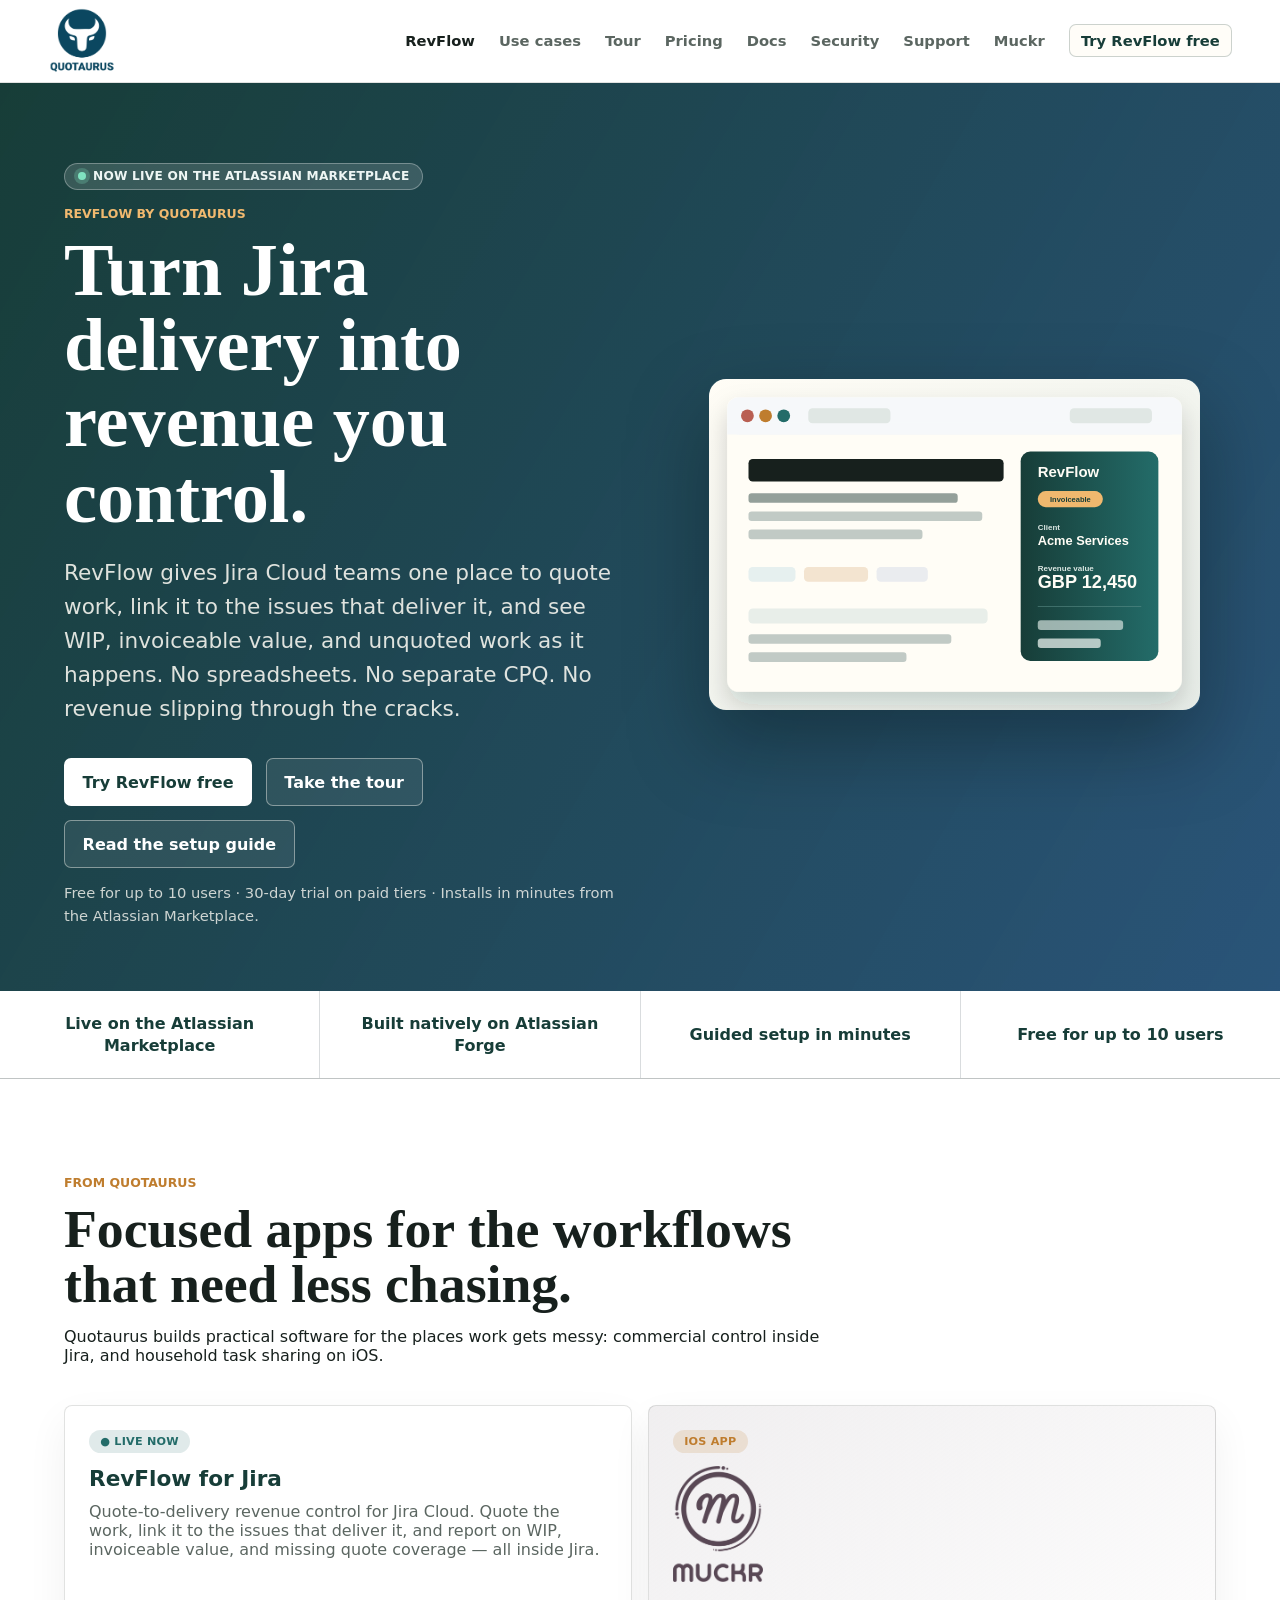
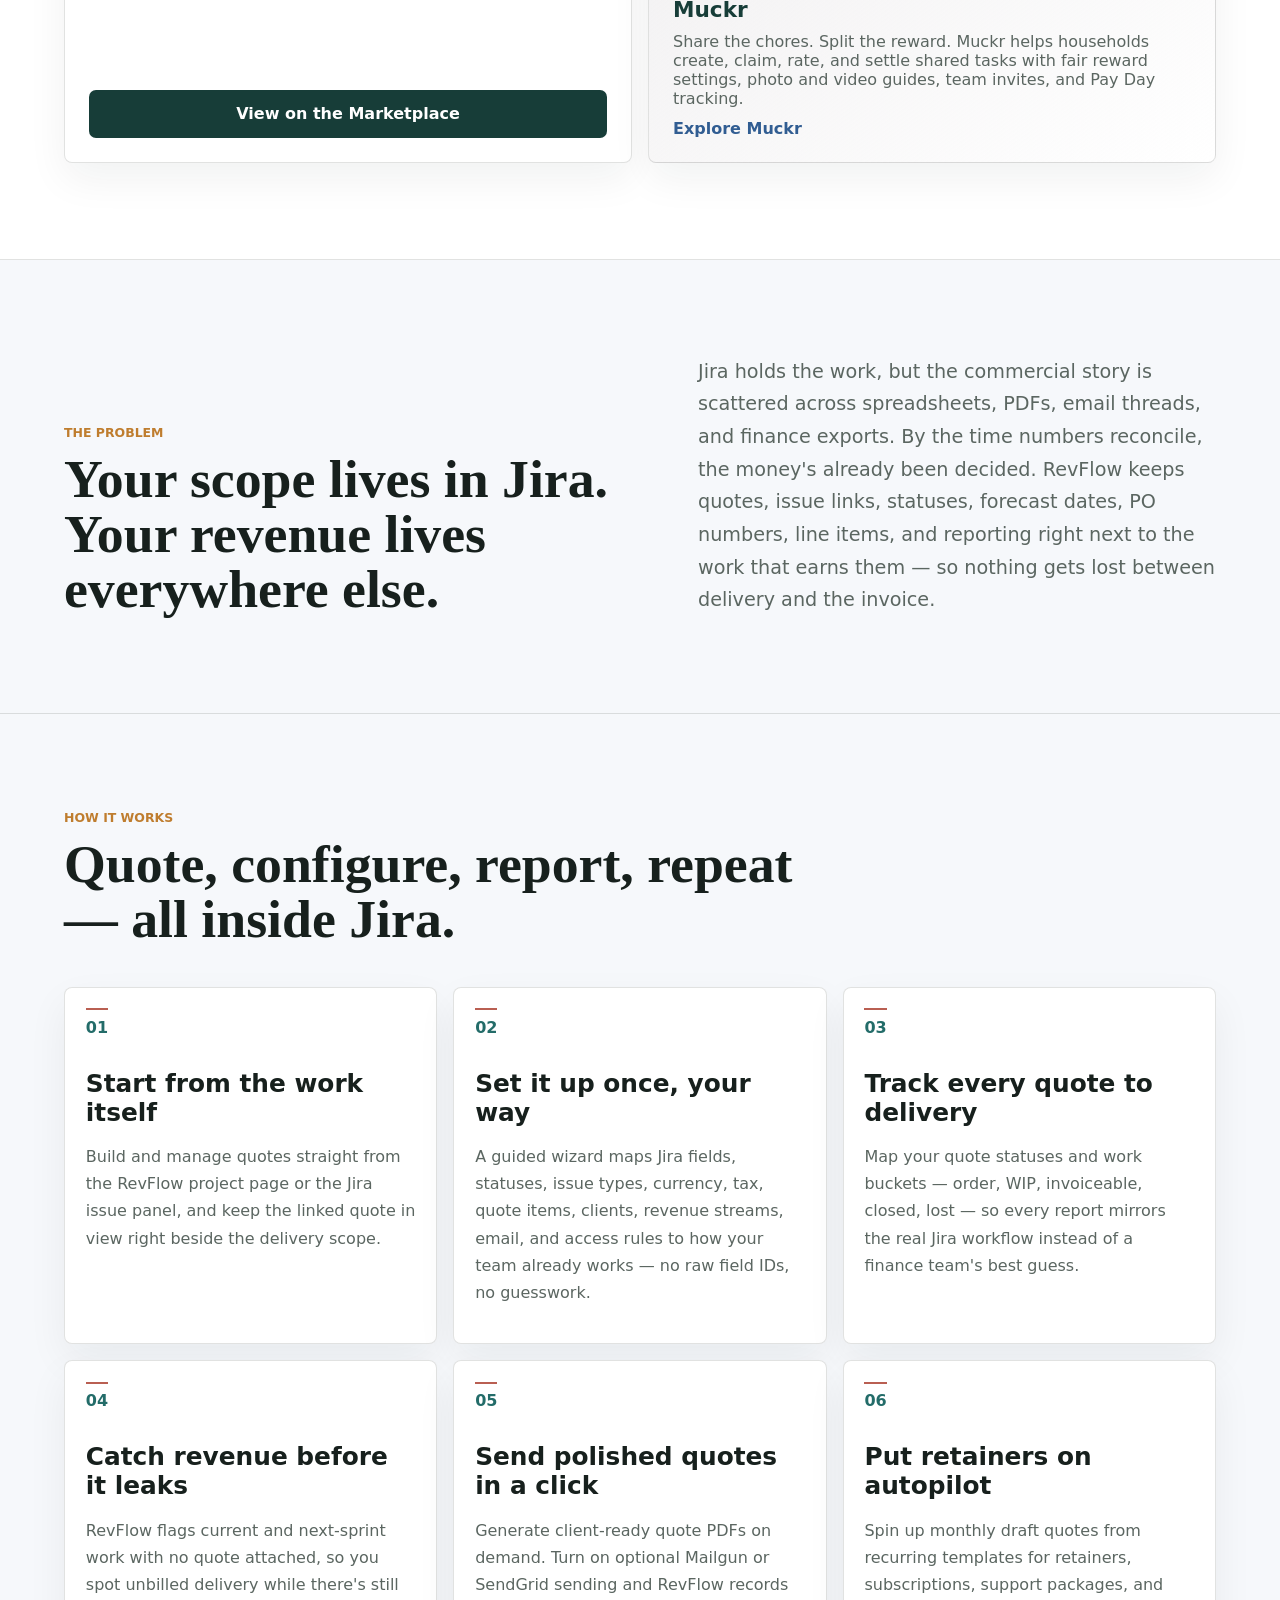
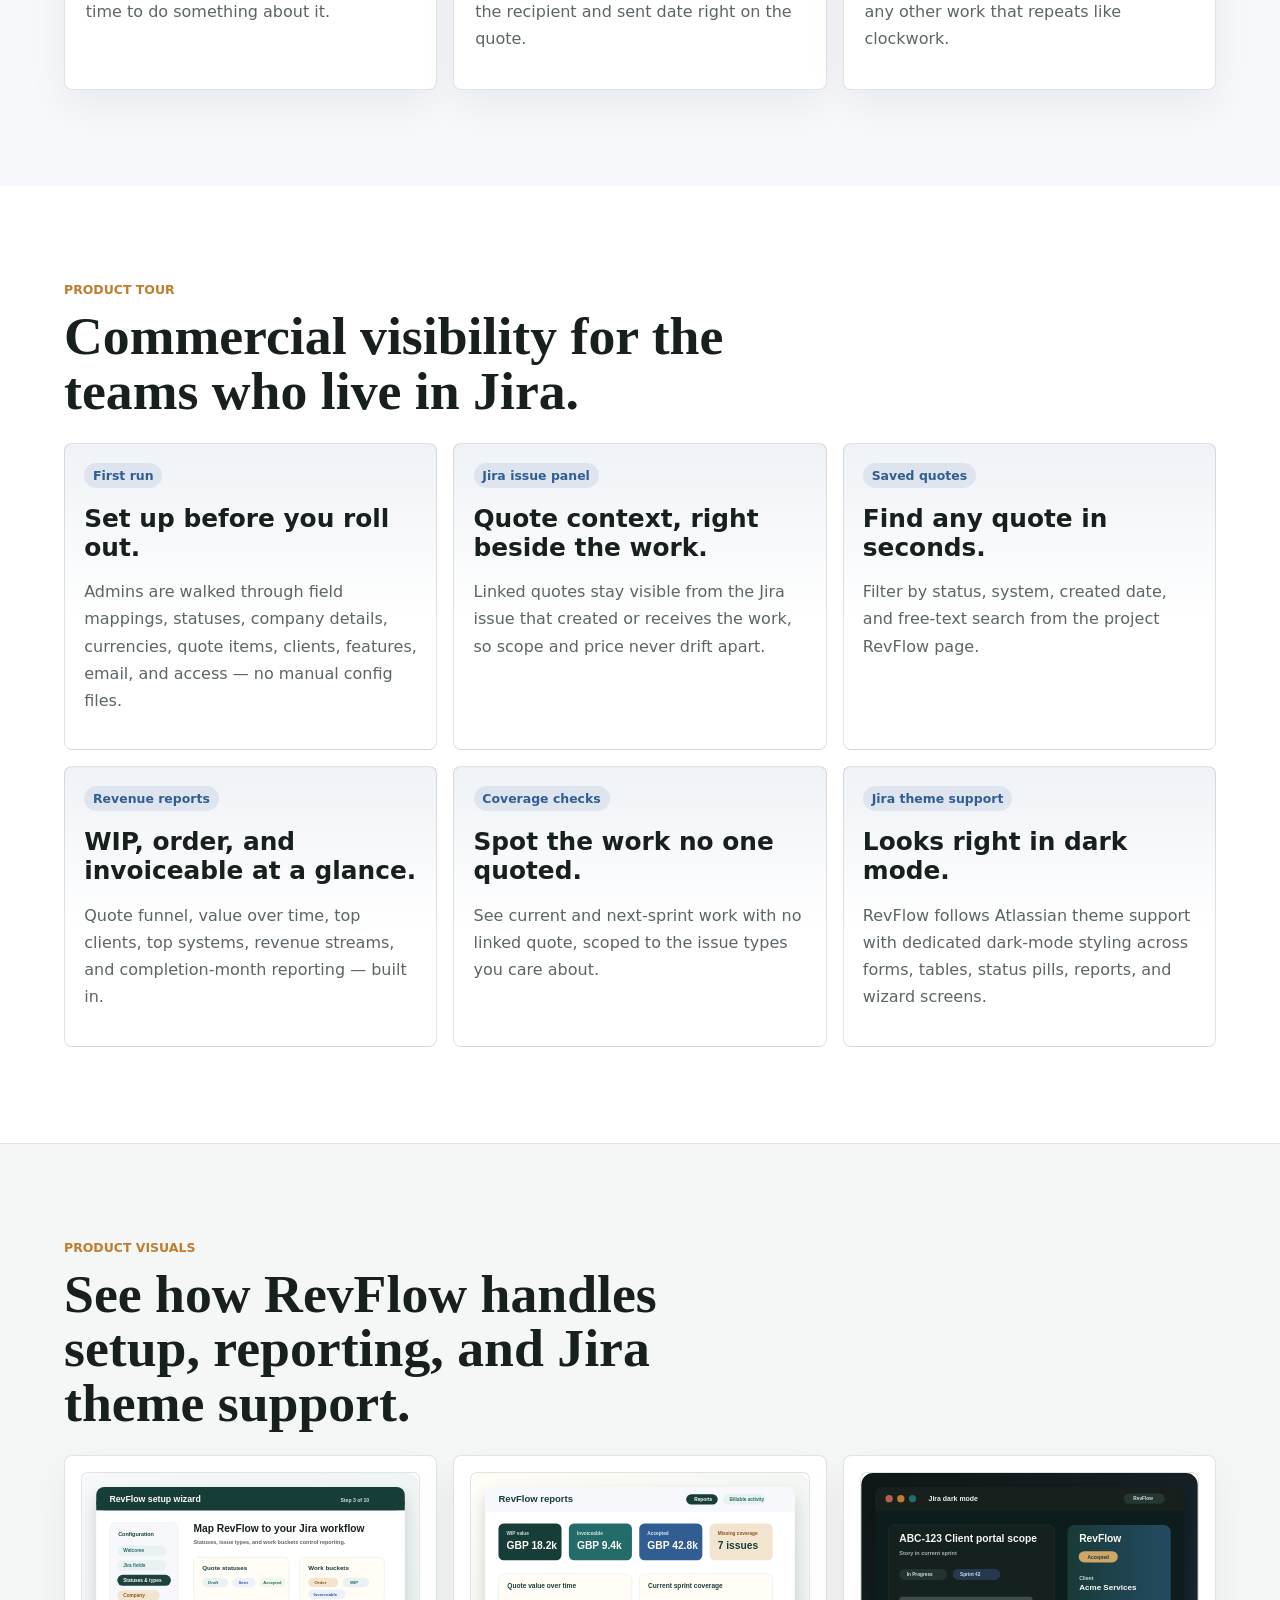
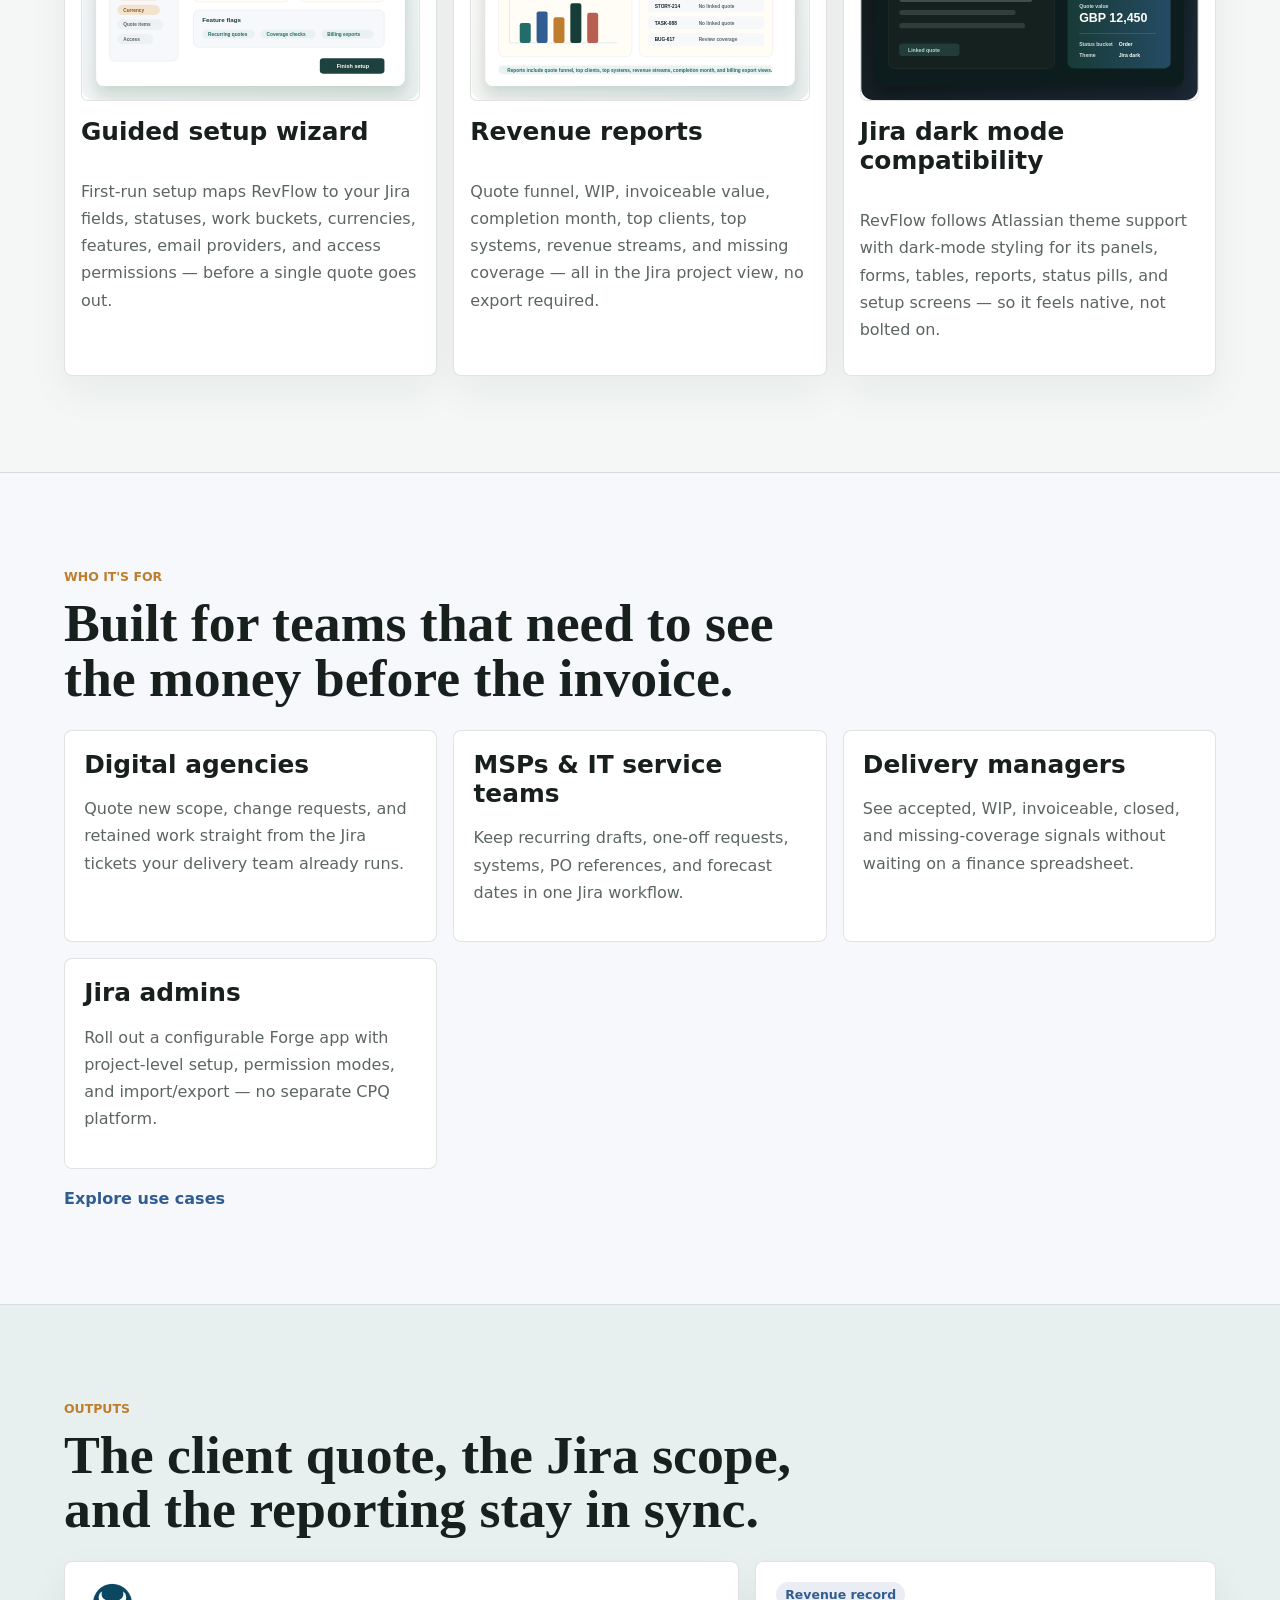
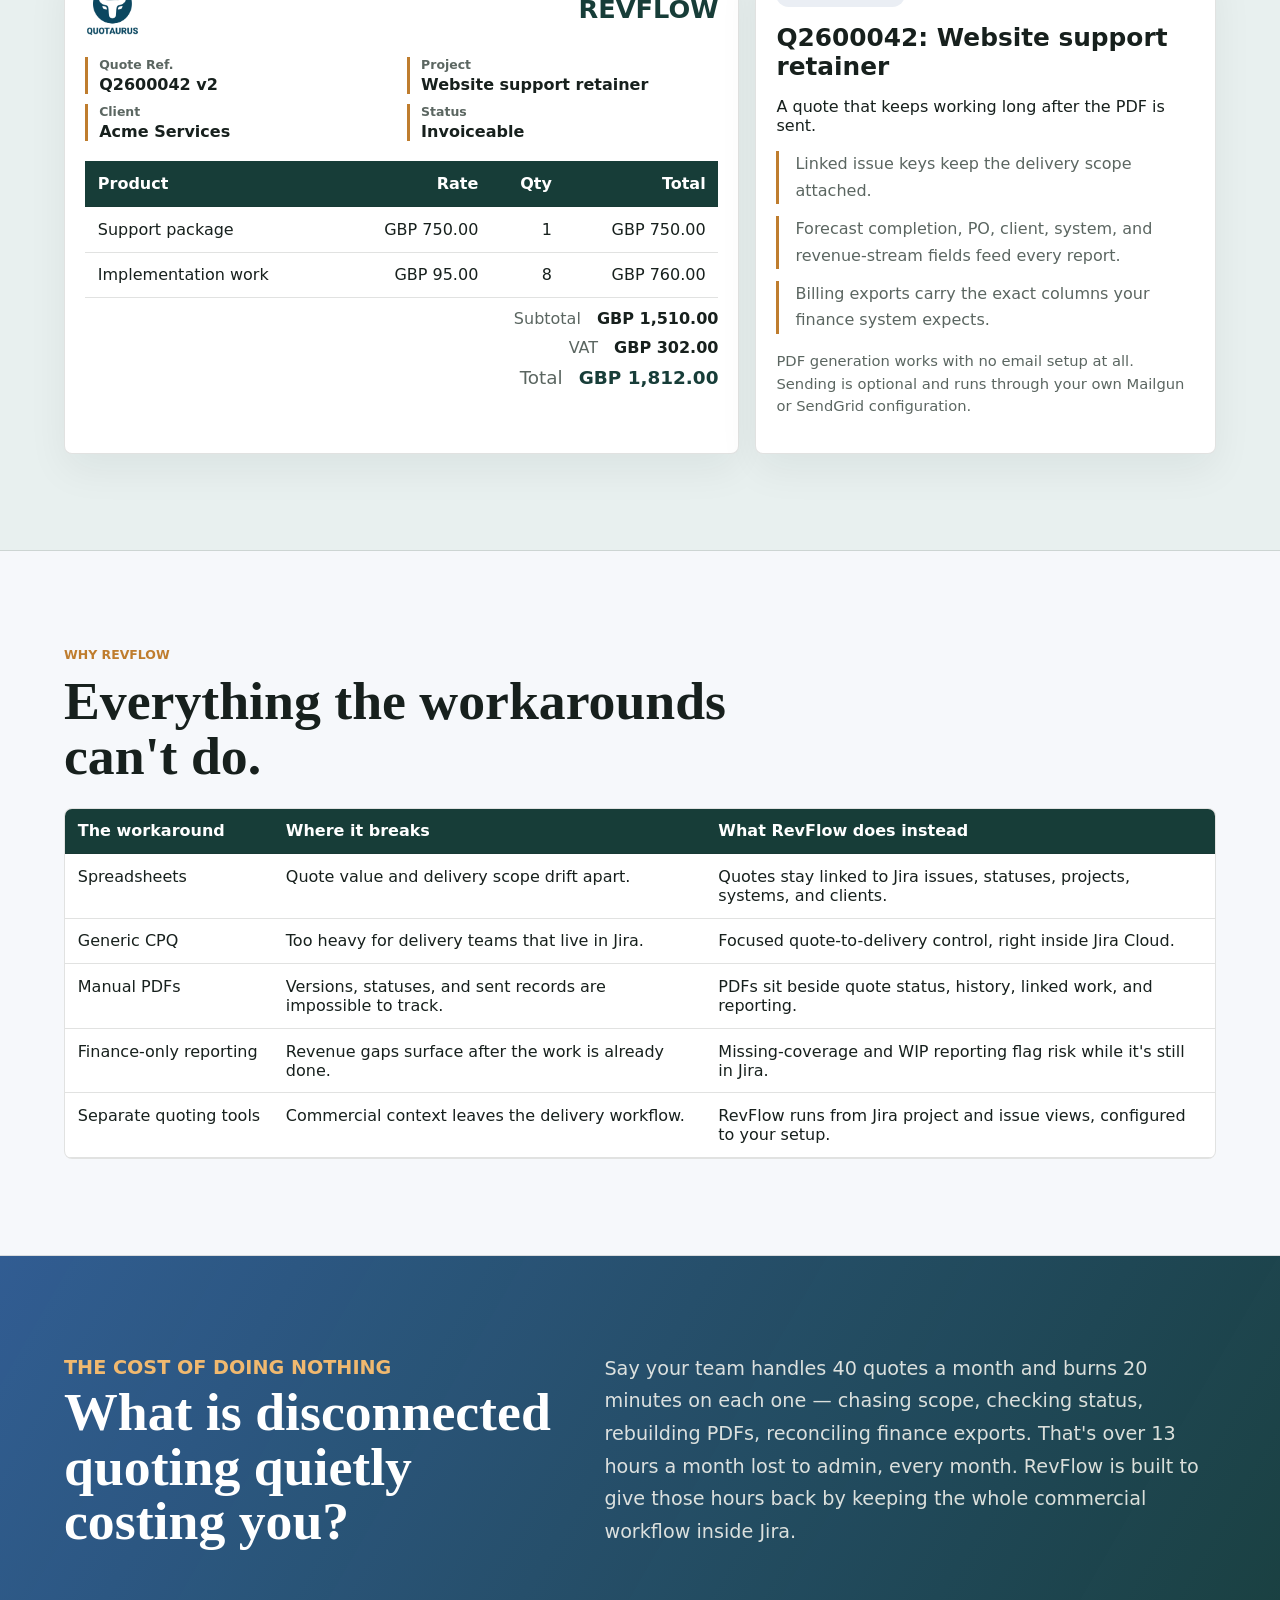
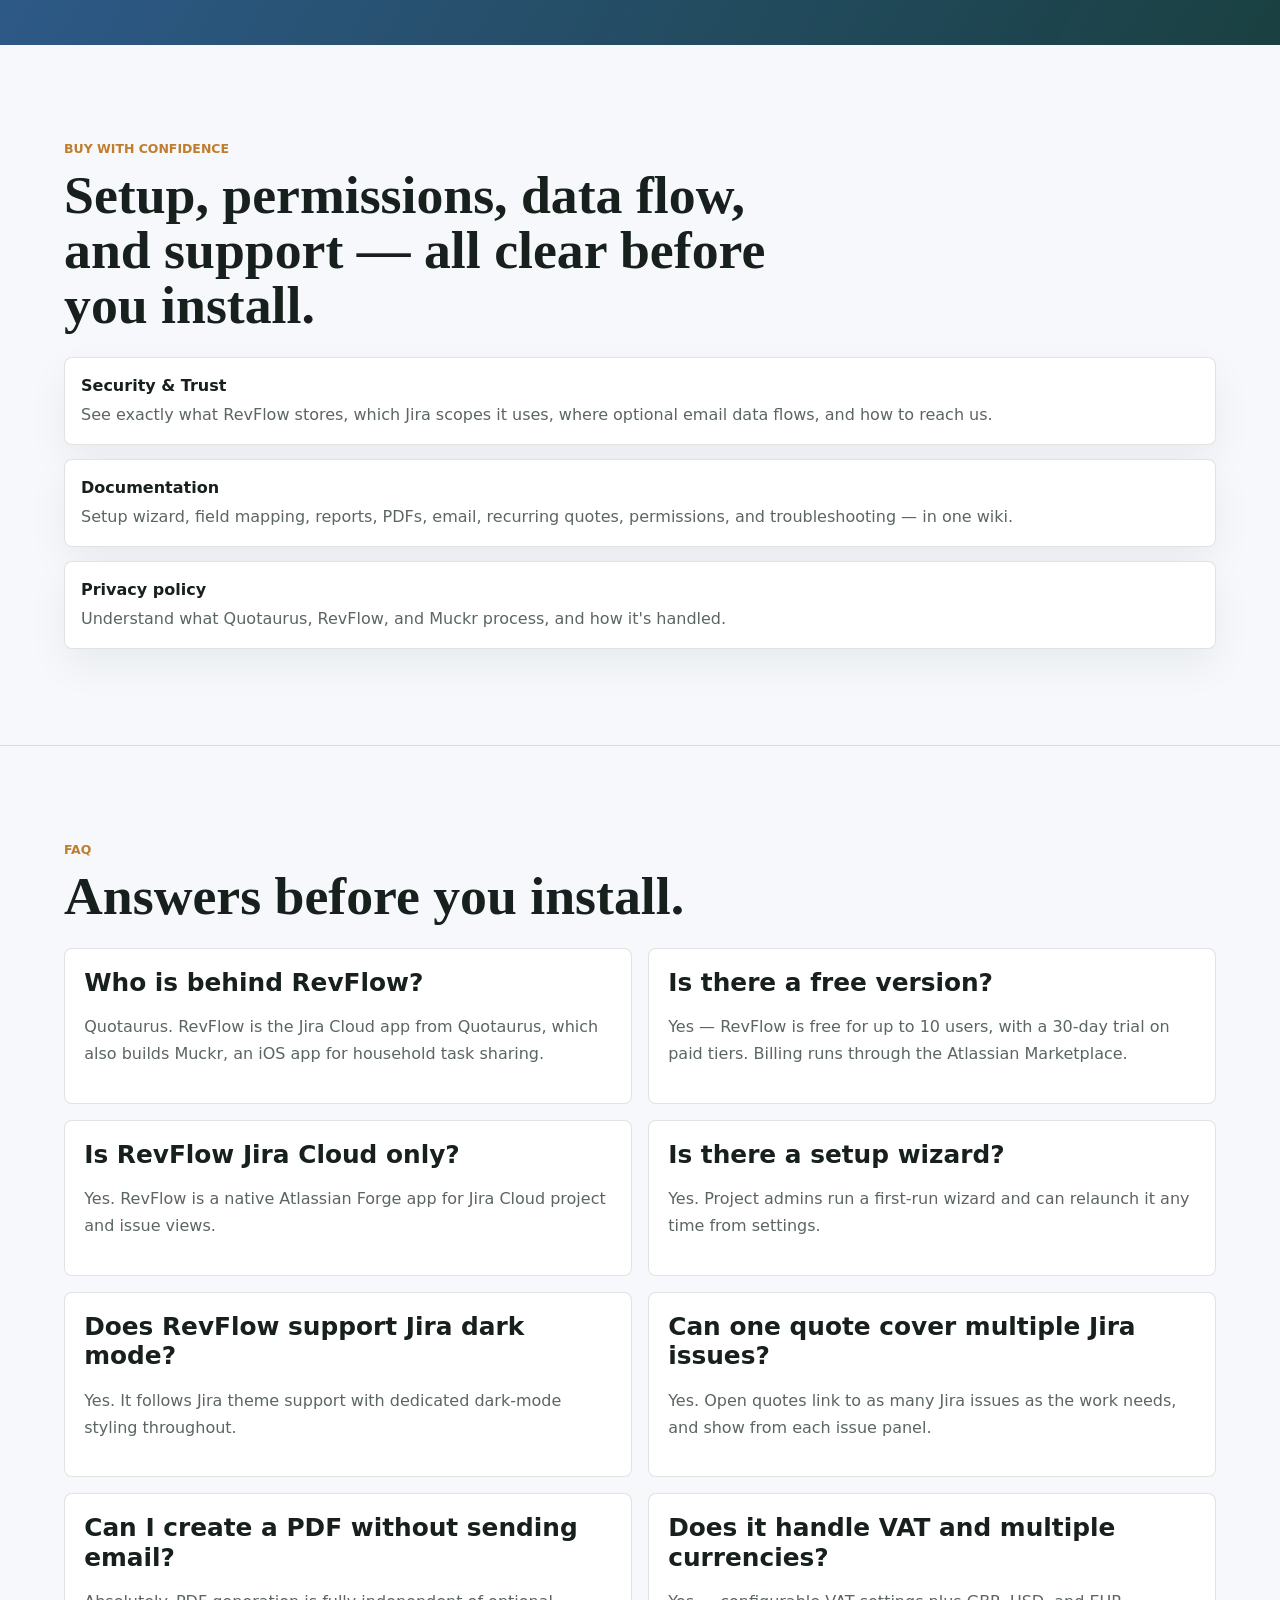
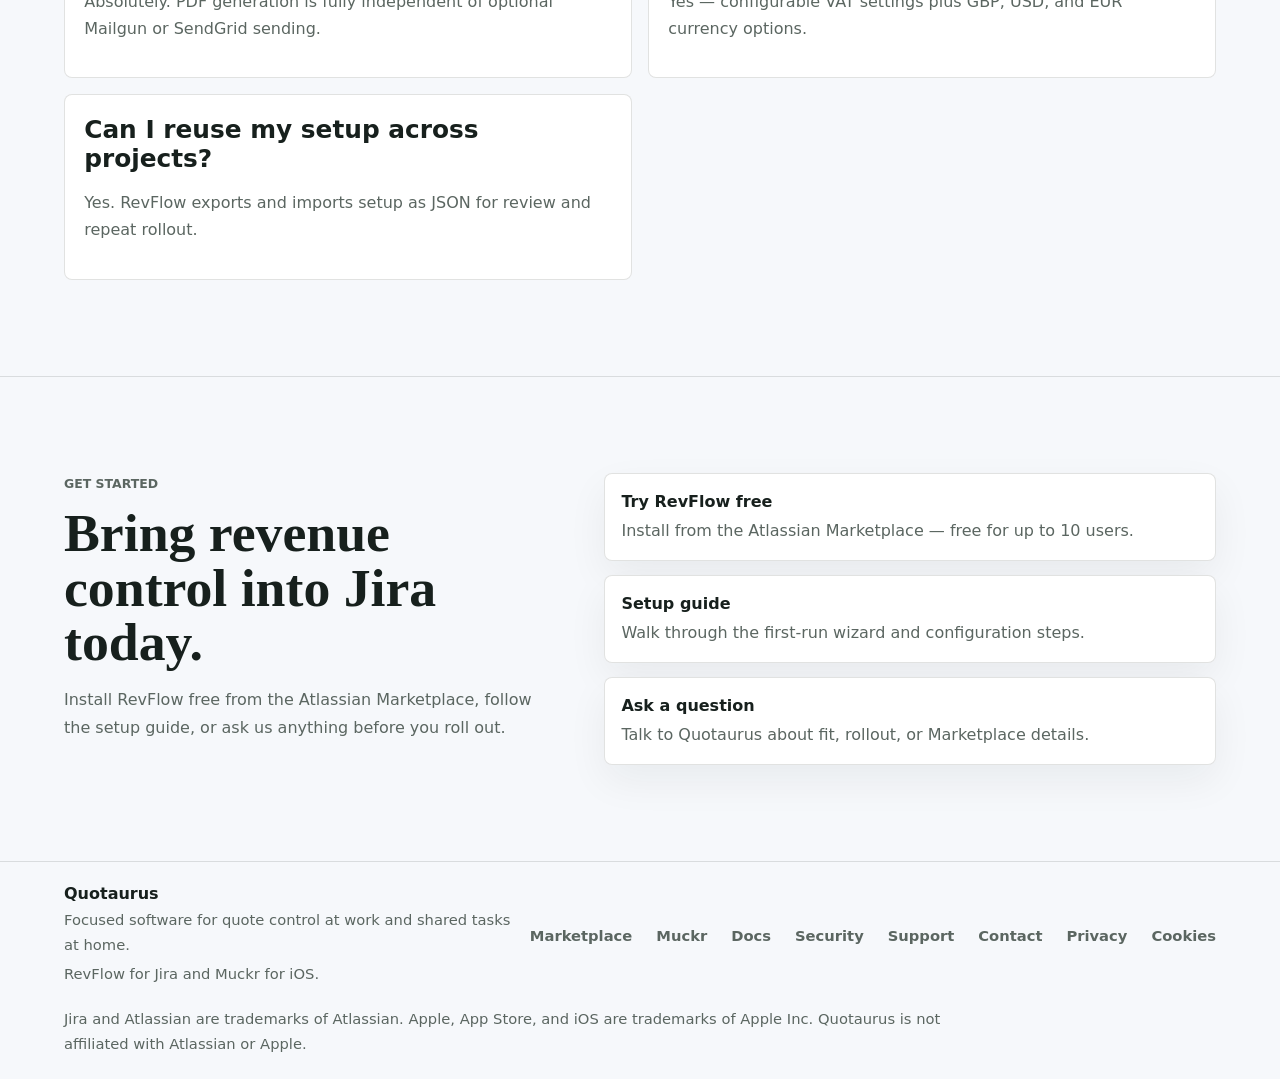
==== commit 3bc18631: "Add Muckr product page and shared privacy policy" ====
--- a/index.html
+++ b/index.html
@@ -54,7 +54,7 @@
             "name": "Who builds RevFlow?",
             "acceptedAnswer": {
               "@type": "Answer",
-              "text": "Quotaurus. RevFlow for Jira is our first product, and more revenue tools for Atlassian teams are on the way."
+              "text": "Quotaurus. RevFlow is the Jira Cloud app from Quotaurus, which also builds Muckr, an iOS app for household task sharing."
             }
           },
           {
@@ -98,7 +98,8 @@
         <a href="docs.html">Docs</a>
         <a href="security.html">Security</a>
         <a href="support.html">Support</a>
-        <a class="nav-cta" href="https://marketplace.atlassian.com/apps/2187659327/revflow-for-jira" target="_blank" rel="noopener">Try free</a>
+        <a href="muckr.html">Muckr</a>
+        <a class="nav-cta" href="https://marketplace.atlassian.com/apps/2187659327/revflow-for-jira" target="_blank" rel="noopener">Try RevFlow free</a>
       </nav>
     </header>
 
@@ -125,7 +126,7 @@
         <div class="hero-visual" aria-label="RevFlow interface preview">
           <img
             src="assets/quote-app-mockup.svg"
-            alt="Mock interface showing RevFlow revenue control beside Jira delivery work."
+            alt="Illustrative RevFlow interface showing revenue control beside Jira delivery work."
           >
         </div>
       </section>
@@ -140,11 +141,10 @@
       <section class="products-band" id="products" aria-labelledby="products-title">
         <div class="section-heading">
           <p class="section-kicker">From Quotaurus</p>
-          <h2 id="products-title">The first of a family of revenue tools for Atlassian teams.</h2>
-          <p>
-            Quotaurus builds commercial-control software for teams that run their
-            business in Jira. RevFlow is our first product — live today. More are
-            on the way.
+          <h2 id="products-title">Focused apps for the workflows that need less chasing.</h2>
+          <p>
+            Quotaurus builds practical software for the places work gets messy:
+            commercial control inside Jira, and household task sharing on iOS.
           </p>
         </div>
         <div class="product-list">
@@ -158,14 +158,16 @@
             </p>
             <a class="button dark" href="https://marketplace.atlassian.com/apps/2187659327/revflow-for-jira" target="_blank" rel="noopener">View on the Marketplace</a>
           </article>
-          <article class="product-item is-upcoming">
-            <span class="launch-badge soon">In the works</span>
-            <h3>More coming</h3>
+          <article class="product-item muckr-product">
+            <span class="launch-badge soon">iOS app</span>
+            <img class="product-logo" src="assets/muckr-logo-full-transparent.png" alt="Muckr">
+            <h3>Muckr</h3>
             <p>
-              We're building the next Quotaurus product for Atlassian teams.
-              Want a say in what we build next, or early access when it lands?
+              Share the chores. Split the reward. Muckr helps households create,
+              claim, rate, and settle shared tasks with fair reward settings,
+              photo and video guides, team invites, and Pay Day tracking.
             </p>
-            <a class="text-link" href="contact.html">Talk to us</a>
+            <a class="text-link" href="muckr.html">Explore Muckr</a>
           </article>
         </div>
       </section>
@@ -294,13 +296,13 @@
       <section class="visual-band" aria-labelledby="visual-title">
         <div class="section-heading">
           <p class="section-kicker">Product visuals</p>
-          <h2 id="visual-title">The setup, reporting, and theme support buyers ask to see.</h2>
+          <h2 id="visual-title">See how RevFlow handles setup, reporting, and Jira theme support.</h2>
         </div>
         <div class="visual-grid">
           <article class="visual-card">
             <img
               src="assets/setup-wizard-mockup.svg"
-              alt="Mockup of the RevFlow setup wizard for Jira fields, statuses, feature flags, email, and access."
+              alt="Illustrative RevFlow setup wizard for Jira fields, statuses, feature flags, email, and access."
             >
             <h3>Guided setup wizard</h3>
             <p>
@@ -312,7 +314,7 @@
           <article class="visual-card">
             <img
               src="assets/reporting-dashboard-mockup.svg"
-              alt="Mockup of RevFlow reports showing WIP value, invoiceable value, quote value over time, and missing quote coverage."
+              alt="Illustrative RevFlow reports showing WIP value, invoiceable value, quote value over time, and missing quote coverage."
             >
             <h3>Revenue reports</h3>
             <p>
@@ -324,7 +326,7 @@
           <article class="visual-card">
             <img
               src="assets/dark-mode-mockup.svg"
-              alt="Mockup showing RevFlow inside Jira dark mode with linked quote context and revenue value."
+              alt="Illustrative RevFlow dark mode screen with linked quote context and revenue value."
             >
             <h3>Jira dark mode compatibility</h3>
             <p>
@@ -485,7 +487,7 @@
           </a>
           <a href="privacy-policy.html">
             <span>Privacy policy</span>
-            Understand what RevFlow and Quotaurus process, and how it's handled.
+            Understand what Quotaurus, RevFlow, and Muckr process, and how it's handled.
           </a>
         </div>
       </section>
@@ -498,7 +500,7 @@
         <div class="faq-grid">
           <article>
             <h3>Who is behind RevFlow?</h3>
-            <p>Quotaurus. RevFlow for Jira is our first product, with more revenue tools for Atlassian teams on the way.</p>
+            <p>Quotaurus. RevFlow is the Jira Cloud app from Quotaurus, which also builds Muckr, an iOS app for household task sharing.</p>
           </article>
           <article>
             <h3>Is there a free version?</h3>
@@ -564,11 +566,12 @@
     <footer class="site-footer">
       <div>
         <span class="footer-brand">Quotaurus</span>
-        <p>Commercial-control software for teams that run on Jira.</p>
-        <p>RevFlow for Jira — live on the Atlassian Marketplace.</p>
+        <p>Focused software for quote control at work and shared tasks at home.</p>
+        <p>RevFlow for Jira and Muckr for iOS.</p>
       </div>
       <nav aria-label="Footer navigation">
         <a href="https://marketplace.atlassian.com/apps/2187659327/revflow-for-jira" target="_blank" rel="noopener">Marketplace</a>
+        <a href="muckr.html">Muckr</a>
         <a href="docs.html">Docs</a>
         <a href="security.html">Security</a>
         <a href="support.html">Support</a>
@@ -577,8 +580,9 @@
         <a href="cookie-policy.html">Cookies</a>
       </nav>
       <p class="trademark-note">
-        Jira and Atlassian are trademarks of Atlassian. Quotaurus is not
-        affiliated with Atlassian.
+        Jira and Atlassian are trademarks of Atlassian. Apple, App Store, and
+        iOS are trademarks of Apple Inc. Quotaurus is not affiliated with
+        Atlassian or Apple.
       </p>
     </footer>
   </body>
--- a/styles.css
+++ b/styles.css
@@ -1111,6 +1111,8 @@
 
   .feature-card:hover,
   .feature-card:focus-within,
+  .product-item:hover,
+  .product-item:focus-within,
   .tour-shot:hover,
   .tour-shot:focus-within,
   .visual-card:hover,
@@ -1135,6 +1137,7 @@
 
   .motion-ready .intro-band,
   .motion-ready .section-heading,
+  .motion-ready .product-item,
   .motion-ready .feature-card,
   .motion-ready .tour-shot,
   .motion-ready .visual-card,
@@ -1166,6 +1169,7 @@
 
   .motion-ready .intro-band.is-visible,
   .motion-ready .section-heading.is-visible,
+  .motion-ready .product-item.is-visible,
   .motion-ready .feature-card.is-visible,
   .motion-ready .tour-shot.is-visible,
   .motion-ready .visual-card.is-visible,
@@ -1368,6 +1372,16 @@
   margin: 0;
   color: var(--muted);
 }
+.product-logo {
+  width: 5.6rem;
+  height: auto;
+  margin: 0.15rem 0 0.1rem;
+}
+.muckr-product {
+  background:
+    linear-gradient(145deg, rgba(89, 71, 85, 0.09), rgba(255, 255, 255, 0.78)),
+    var(--paper-strong);
+}
 .product-item .button,
 .product-item .text-link {
   margin-top: auto;
@@ -1397,3 +1411,132 @@
     grid-template-columns: 1fr;
   }
 }
+
+/* ============================================================
+   Muckr product page
+   ============================================================ */
+.muckr-hero {
+  background:
+    linear-gradient(120deg, rgba(89, 71, 85, 0.97), rgba(35, 108, 105, 0.72)),
+    #594755;
+}
+
+.muckr-hero .hero-badge .dot {
+  background: #f5c265;
+  box-shadow: 0 0 0 0.25rem rgba(245, 194, 101, 0.24);
+}
+
+.muckr-phone-wrap {
+  position: relative;
+  display: flex;
+  justify-content: center;
+}
+
+.muckr-floating-icon {
+  position: absolute;
+  z-index: 2;
+  top: -1.1rem;
+  left: clamp(0.35rem, 7vw, 2rem);
+  width: clamp(4.6rem, 10vw, 6.4rem);
+  border-radius: 22%;
+  box-shadow: 0 1.3rem 2.5rem rgba(4, 12, 10, 0.34);
+}
+
+.muckr-phone {
+  width: min(22rem, 100%);
+  border: 1px solid rgba(255, 255, 255, 0.22);
+  border-radius: 2.2rem;
+  padding: 1rem;
+  background:
+    linear-gradient(180deg, #111821, #0a0e14),
+    #0a0e14;
+  box-shadow: 0 2rem 5rem rgba(4, 12, 10, 0.36);
+}
+
+.muckr-phone-top,
+.muckr-tabs,
+.muckr-pill-row {
+  display: flex;
+  align-items: center;
+  justify-content: space-between;
+  gap: 0.65rem;
+}
+
+.muckr-phone-top {
+  margin-bottom: 1rem;
+  color: rgba(255, 255, 255, 0.72);
+  font-weight: 780;
+}
+
+.muckr-phone-top img {
+  width: 4rem;
+  height: auto;
+  filter: brightness(1.8);
+}
+
+.muckr-card {
+  display: grid;
+  gap: 0.55rem;
+  margin-top: 0.8rem;
+  border: 1px solid rgba(255, 255, 255, 0.1);
+  border-radius: 1.1rem;
+  padding: 1rem;
+  background: rgba(255, 255, 255, 0.08);
+  color: #f8fafc;
+}
+
+.muckr-card.accent {
+  background:
+    linear-gradient(135deg, rgba(245, 194, 101, 0.2), rgba(35, 108, 105, 0.24)),
+    rgba(255, 255, 255, 0.08);
+}
+
+.muckr-card h2 {
+  color: #ffffff;
+  font-family: inherit;
+  font-size: 1.35rem;
+  line-height: 1.15;
+}
+
+.muckr-card p {
+  margin: 0;
+  color: rgba(255, 255, 255, 0.72);
+  line-height: 1.55;
+}
+
+.muckr-label,
+.muckr-pill-row span,
+.muckr-tabs span {
+  color: rgba(255, 255, 255, 0.74);
+  font-size: 0.75rem;
+  font-weight: 820;
+}
+
+.muckr-label {
+  color: #f5c265;
+  text-transform: uppercase;
+}
+
+.muckr-pill-row {
+  justify-content: flex-start;
+  flex-wrap: wrap;
+}
+
+.muckr-pill-row span,
+.muckr-tabs span {
+  border-radius: 999px;
+  padding: 0.35rem 0.55rem;
+  background: rgba(255, 255, 255, 0.1);
+}
+
+.muckr-tabs {
+  margin-top: 1rem;
+}
+
+@media (prefers-reduced-motion: no-preference) {
+  .muckr-phone {
+    animation:
+      hero-card-in 850ms cubic-bezier(0.16, 1, 0.3, 1) 180ms both,
+      hero-float 7s ease-in-out 1.2s infinite alternate;
+  }
+}
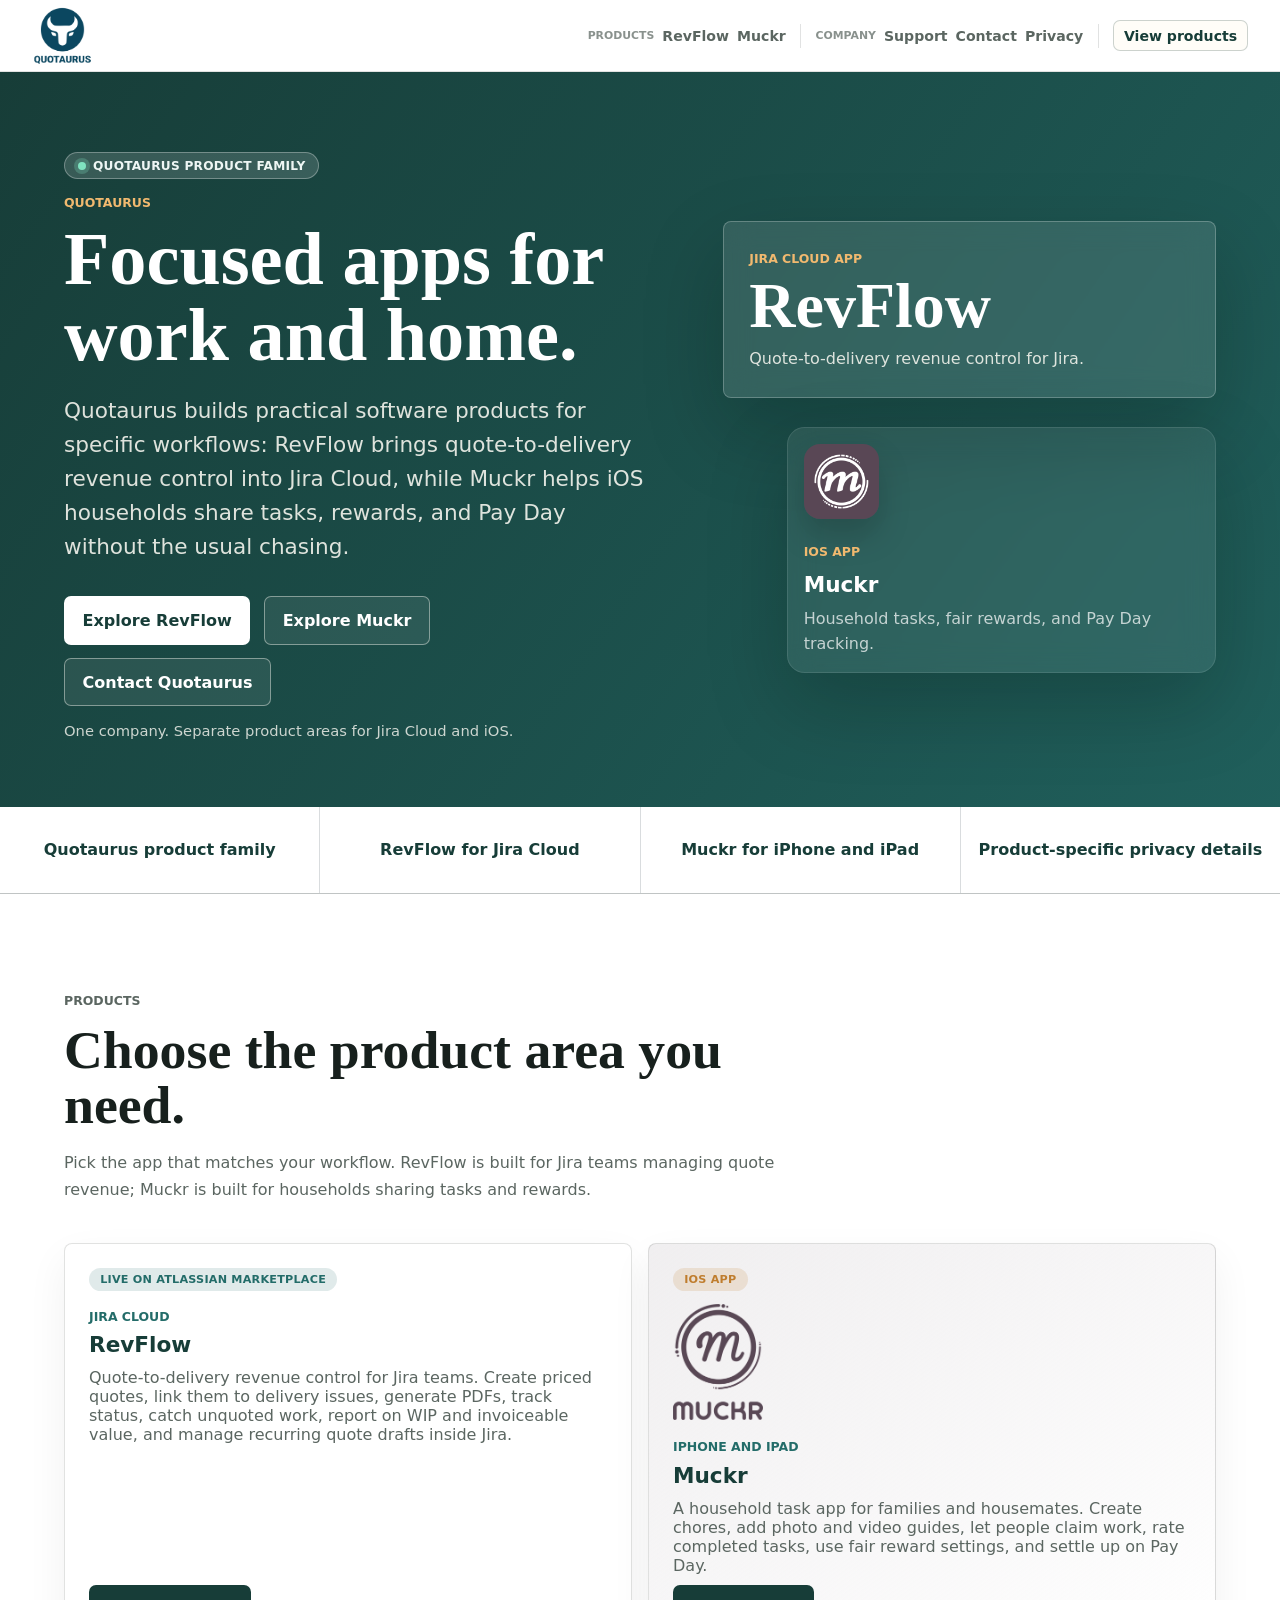
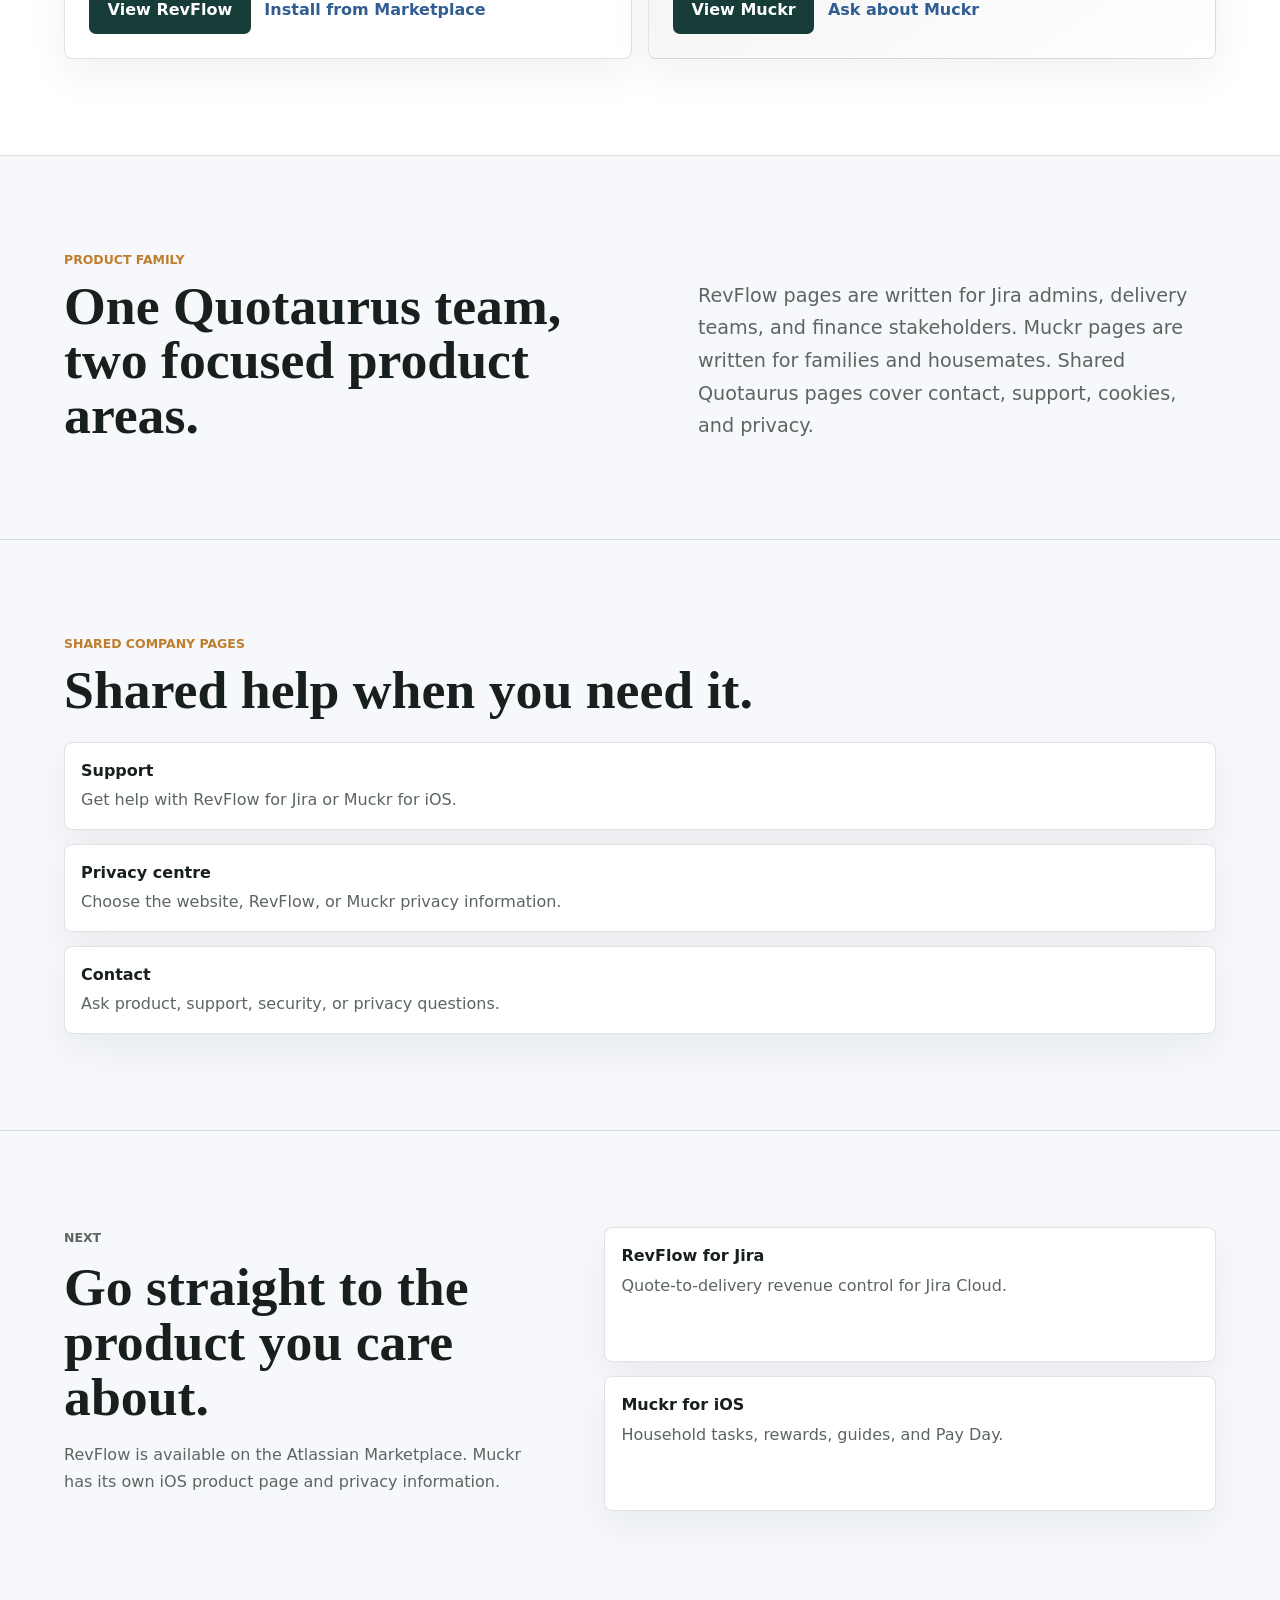
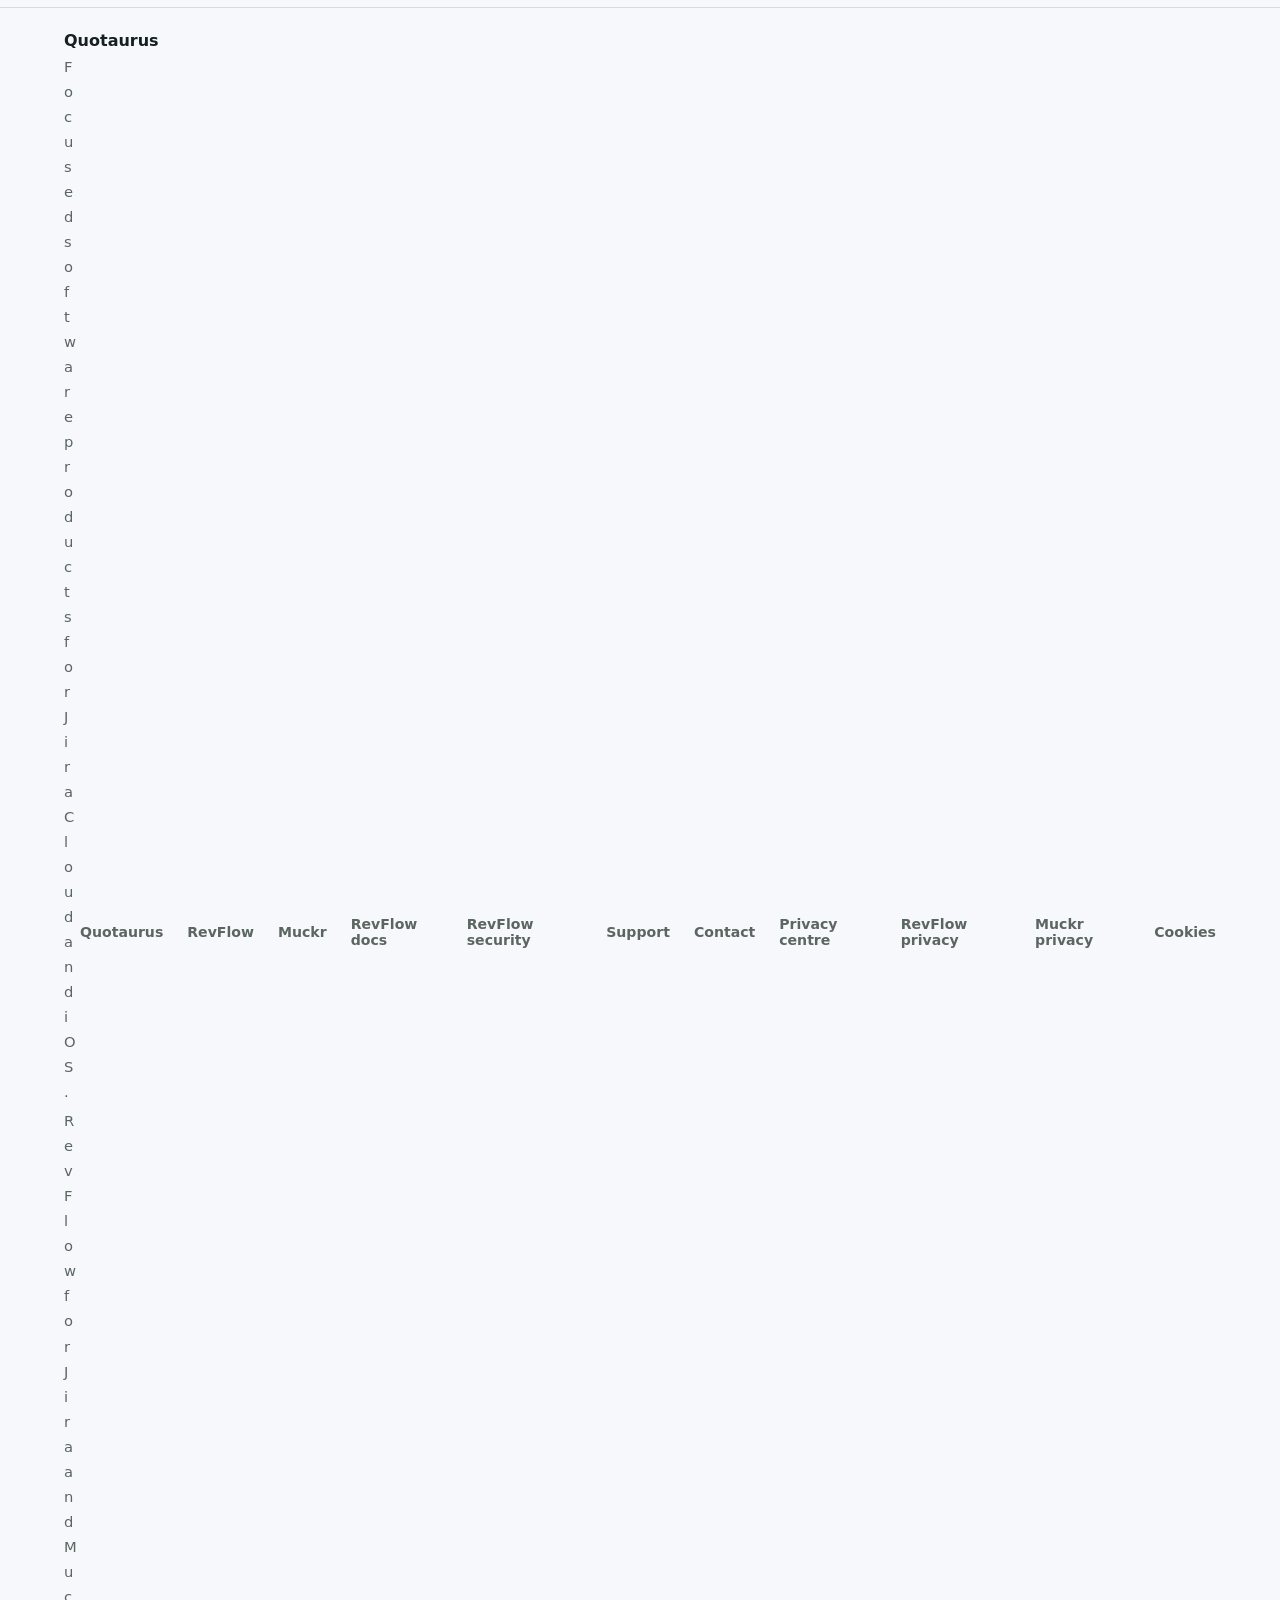
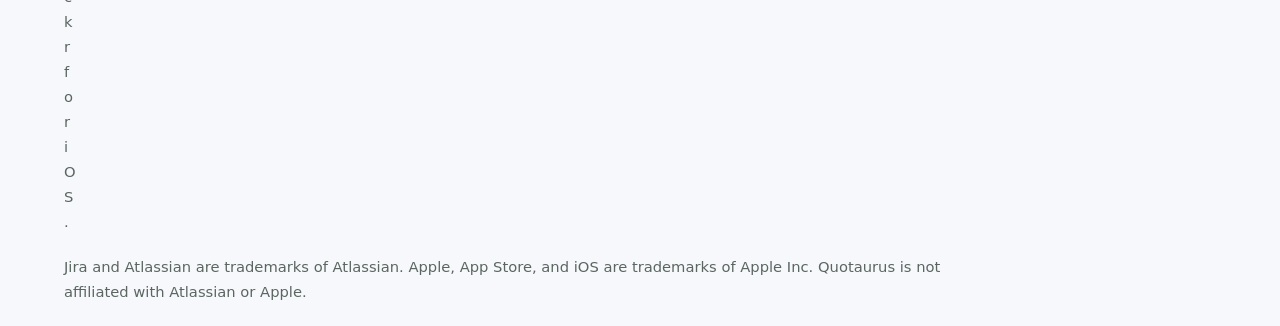
==== commit faa9b3f5: "Restructure Quotaurus product website" ====
--- a/index.html
+++ b/index.html
@@ -5,80 +5,39 @@
     <meta name="viewport" content="width=device-width, initial-scale=1">
     <meta
       name="description"
-      content="RevFlow by Quotaurus is quote-to-delivery revenue control for Jira Cloud. Quote work, link it to Jira issues, catch unquoted delivery, and report on WIP and invoiceable value — without leaving Jira. Now live on the Atlassian Marketplace, free for up to 10 users."
+      content="Quotaurus builds focused software products, including RevFlow for Jira Cloud and Muckr for iOS households."
     >
-    <title>RevFlow by Quotaurus — Quote-to-Delivery Revenue Control for Jira</title>
+    <title>Quotaurus | Software Products for Jira and iOS</title>
     <link rel="icon" href="assets/quotaurus-logo.png" type="image/png">
-    <link rel="preload" as="image" href="assets/quote-app-mockup.svg">
+    <link rel="preload" as="image" href="assets/quotaurus-logo.png">
     <link rel="stylesheet" href="styles.css">
     <script src="animations.js" defer></script>
     <script type="application/ld+json">
       {
         "@context": "https://schema.org",
-        "@type": "SoftwareApplication",
-        "name": "RevFlow",
-        "alternateName": "RevFlow for Jira",
-        "applicationCategory": "BusinessApplication",
-        "operatingSystem": "Jira Cloud",
-        "description": "Quote-to-delivery revenue control for Jira Cloud teams: quote creation, issue linking, configurable setup, revenue and coverage reporting, billing exports, recurring quote drafts, and Jira dark mode compatibility. Live on the Atlassian Marketplace.",
+        "@type": "Organization",
+        "name": "Quotaurus",
         "url": "https://quotaurus.com/",
-        "publisher": {
-          "@type": "Organization",
-          "name": "Quotaurus",
-          "url": "https://quotaurus.com/"
-        },
-        "offers": {
-          "@type": "Offer",
-          "price": "0",
-          "priceCurrency": "USD",
-          "availability": "https://schema.org/OnlineOnly",
-          "url": "https://marketplace.atlassian.com/apps/2187659327/revflow-for-jira"
-        }
-      }
-    </script>
-    <script type="application/ld+json">
-      {
-        "@context": "https://schema.org",
-        "@type": "FAQPage",
-        "mainEntity": [
+        "logo": "https://quotaurus.com/assets/quotaurus-logo.png",
+        "makesOffer": [
           {
-            "@type": "Question",
-            "name": "Is RevFlow for Jira Cloud?",
-            "acceptedAnswer": {
-              "@type": "Answer",
-              "text": "Yes. RevFlow is a native Atlassian Forge app for Jira Cloud and runs inside Jira project pages and issue panels."
+            "@type": "Offer",
+            "itemOffered": {
+              "@type": "SoftwareApplication",
+              "name": "RevFlow",
+              "applicationCategory": "BusinessApplication",
+              "operatingSystem": "Jira Cloud",
+              "url": "https://quotaurus.com/revflow.html"
             }
           },
           {
-            "@type": "Question",
-            "name": "Who builds RevFlow?",
-            "acceptedAnswer": {
-              "@type": "Answer",
-              "text": "Quotaurus. RevFlow is the Jira Cloud app from Quotaurus, which also builds Muckr, an iOS app for household task sharing."
-            }
-          },
-          {
-            "@type": "Question",
-            "name": "Is there a free version of RevFlow?",
-            "acceptedAnswer": {
-              "@type": "Answer",
-              "text": "Yes. RevFlow is free for up to 10 users, with a 30-day free trial on paid tiers. Billing runs through the Atlassian Marketplace."
-            }
-          },
-          {
-            "@type": "Question",
-            "name": "Does RevFlow support Jira dark mode?",
-            "acceptedAnswer": {
-              "@type": "Answer",
-              "text": "Yes. RevFlow enables Atlassian's Forge theme support and includes a dark-mode stylesheet so the app adapts to Jira's dark theme."
-            }
-          },
-          {
-            "@type": "Question",
-            "name": "Can RevFlow send quote emails?",
-            "acceptedAnswer": {
-              "@type": "Answer",
-              "text": "Quote email sending is optional and can be configured with Mailgun or SendGrid. You can also generate PDFs without enabling email at all."
+            "@type": "Offer",
+            "itemOffered": {
+              "@type": "MobileApplication",
+              "name": "Muckr",
+              "applicationCategory": "LifestyleApplication",
+              "operatingSystem": "iOS",
+              "url": "https://quotaurus.com/muckr.html"
             }
           }
         ]
@@ -91,473 +50,159 @@
         <img class="brand-logo" src="assets/quotaurus-logo.png" alt="Quotaurus">
       </a>
       <nav class="nav-links" aria-label="Primary navigation">
-        <a aria-current="page" href="index.html">RevFlow</a>
-        <a href="use-cases.html">Use cases</a>
-        <a href="index.html#product-tour">Tour</a>
-        <a href="pricing.html">Pricing</a>
-        <a href="docs.html">Docs</a>
-        <a href="security.html">Security</a>
-        <a href="support.html">Support</a>
-        <a href="muckr.html">Muckr</a>
-        <a class="nav-cta" href="https://marketplace.atlassian.com/apps/2187659327/revflow-for-jira" target="_blank" rel="noopener">Try RevFlow free</a>
+        <div class="nav-cluster">
+          <span class="nav-label">Products</span>
+          <a href="revflow.html">RevFlow</a>
+          <a href="muckr.html">Muckr</a>
+        </div>
+        <div class="nav-cluster">
+          <span class="nav-label">Company</span>
+          <a href="support.html">Support</a>
+          <a href="contact.html">Contact</a>
+          <a href="privacy-policy.html">Privacy</a>
+        </div>
+        <a class="nav-cta" href="#products">View products</a>
       </nav>
     </header>
 
     <main>
-      <section class="product-hero" aria-labelledby="hero-title">
+      <section class="product-hero org-hero" aria-labelledby="hero-title">
         <div class="hero-copy">
-          <span class="hero-badge"><span class="dot" aria-hidden="true"></span> Now live on the Atlassian Marketplace</span>
-          <p class="eyebrow">RevFlow by Quotaurus</p>
-          <h1 id="hero-title">Turn Jira delivery into revenue you control.</h1>
+          <span class="hero-badge"><span class="dot" aria-hidden="true"></span> Quotaurus product family</span>
+          <p class="eyebrow">Quotaurus</p>
+          <h1 id="hero-title">Focused apps for work and home.</h1>
           <p class="hero-text">
-            RevFlow gives Jira Cloud teams one place to quote work, link it to
-            the issues that deliver it, and see WIP, invoiceable value, and
-            unquoted work as it happens. No spreadsheets. No separate CPQ. No
-            revenue slipping through the cracks.
+            Quotaurus builds practical software products for specific workflows:
+            RevFlow brings quote-to-delivery revenue control into Jira Cloud,
+            while Muckr helps iOS households share tasks, rewards, and Pay Day
+            without the usual chasing.
           </p>
           <div class="hero-actions" aria-label="Primary actions">
-            <a class="button primary" href="https://marketplace.atlassian.com/apps/2187659327/revflow-for-jira" target="_blank" rel="noopener">Try RevFlow free</a>
-            <a class="button secondary" href="#product-tour">Take the tour</a>
-            <a class="button secondary" href="docs.html#setup-wizard">Read the setup guide</a>
+            <a class="button primary" href="revflow.html">Explore RevFlow</a>
+            <a class="button secondary" href="muckr.html">Explore Muckr</a>
+            <a class="button secondary" href="contact.html">Contact Quotaurus</a>
           </div>
-          <p class="button-note">Free for up to 10 users · 30-day trial on paid tiers · Installs in minutes from the Atlassian Marketplace.</p>
-        </div>
-
-        <div class="hero-visual" aria-label="RevFlow interface preview">
-          <img
-            src="assets/quote-app-mockup.svg"
-            alt="Illustrative RevFlow interface showing revenue control beside Jira delivery work."
-          >
-        </div>
-      </section>
-
-      <section class="trust-strip" aria-label="Trust highlights">
-        <span>Live on the Atlassian Marketplace</span>
-        <span>Built natively on Atlassian Forge</span>
-        <span>Guided setup in minutes</span>
-        <span>Free for up to 10 users</span>
-      </section>
-
-      <section class="products-band" id="products" aria-labelledby="products-title">
+          <p class="button-note">One company. Separate product areas for Jira Cloud and iOS.</p>
+        </div>
+
+        <div class="org-visual" aria-label="Quotaurus products">
+          <article class="org-product-card revflow-card">
+            <span>Jira Cloud app</span>
+            <h2>RevFlow</h2>
+            <p>Quote-to-delivery revenue control for Jira.</p>
+          </article>
+          <article class="org-product-card muckr-card">
+            <img src="assets/muckr-app-icon.png" alt="">
+            <span>iOS app</span>
+            <h2>Muckr</h2>
+            <p>Household tasks, fair rewards, and Pay Day tracking.</p>
+          </article>
+        </div>
+      </section>
+
+      <section class="trust-strip" aria-label="Product areas">
+        <span>Quotaurus product family</span>
+        <span>RevFlow for Jira Cloud</span>
+        <span>Muckr for iPhone and iPad</span>
+        <span>Product-specific privacy details</span>
+      </section>
+
+      <section class="products-band org-products" id="products" aria-labelledby="products-title">
         <div class="section-heading">
-          <p class="section-kicker">From Quotaurus</p>
-          <h2 id="products-title">Focused apps for the workflows that need less chasing.</h2>
+          <p class="section-kicker">Products</p>
+          <h2 id="products-title">Choose the product area you need.</h2>
           <p>
-            Quotaurus builds practical software for the places work gets messy:
-            commercial control inside Jira, and household task sharing on iOS.
+            Pick the app that matches your workflow. RevFlow is built for Jira
+            teams managing quote revenue; Muckr is built for households sharing
+            tasks and rewards.
           </p>
         </div>
+
         <div class="product-list">
-          <article class="product-item">
-            <span class="launch-badge live">● Live now</span>
-            <h3>RevFlow for Jira</h3>
+          <article class="product-item silo-card">
+            <span class="launch-badge live">Live on Atlassian Marketplace</span>
+            <p class="silo-label">Jira Cloud</p>
+            <h3>RevFlow</h3>
             <p>
-              Quote-to-delivery revenue control for Jira Cloud. Quote the work,
-              link it to the issues that deliver it, and report on WIP,
-              invoiceable value, and missing quote coverage — all inside Jira.
+              Quote-to-delivery revenue control for Jira teams. Create priced
+              quotes, link them to delivery issues, generate PDFs, track status,
+              catch unquoted work, report on WIP and invoiceable value, and
+              manage recurring quote drafts inside Jira.
             </p>
-            <a class="button dark" href="https://marketplace.atlassian.com/apps/2187659327/revflow-for-jira" target="_blank" rel="noopener">View on the Marketplace</a>
-          </article>
-          <article class="product-item muckr-product">
+            <div class="silo-actions">
+              <a class="button dark" href="revflow.html">View RevFlow</a>
+              <a class="text-link" href="https://marketplace.atlassian.com/apps/2187659327/revflow-for-jira" target="_blank" rel="noopener">Install from Marketplace</a>
+            </div>
+          </article>
+
+          <article class="product-item silo-card muckr-product">
             <span class="launch-badge soon">iOS app</span>
             <img class="product-logo" src="assets/muckr-logo-full-transparent.png" alt="Muckr">
+            <p class="silo-label">iPhone and iPad</p>
             <h3>Muckr</h3>
             <p>
-              Share the chores. Split the reward. Muckr helps households create,
-              claim, rate, and settle shared tasks with fair reward settings,
-              photo and video guides, team invites, and Pay Day tracking.
+              A household task app for families and housemates. Create chores,
+              add photo and video guides, let people claim work, rate completed
+              tasks, use fair reward settings, and settle up on Pay Day.
             </p>
-            <a class="text-link" href="muckr.html">Explore Muckr</a>
-          </article>
-        </div>
-      </section>
-
-      <section class="intro-band" aria-labelledby="problem-title">
+            <div class="silo-actions">
+              <a class="button dark" href="muckr.html">View Muckr</a>
+              <a class="text-link" href="mailto:hello@quotaurus.com?subject=Muckr%20question">Ask about Muckr</a>
+            </div>
+          </article>
+        </div>
+      </section>
+
+      <section class="intro-band" aria-labelledby="org-title">
         <div>
-          <p class="section-kicker">The problem</p>
-          <h2 id="problem-title">Your scope lives in Jira. Your revenue lives everywhere else.</h2>
+          <p class="section-kicker">Product family</p>
+          <h2 id="org-title">One Quotaurus team, two focused product areas.</h2>
         </div>
         <p>
-          Jira holds the work, but the commercial story is scattered across
-          spreadsheets, PDFs, email threads, and finance exports. By the time
-          numbers reconcile, the money's already been decided. RevFlow keeps
-          quotes, issue links, statuses, forecast dates, PO numbers, line items,
-          and reporting right next to the work that earns them — so nothing gets
-          lost between delivery and the invoice.
+          RevFlow pages are written for Jira admins, delivery teams, and finance
+          stakeholders. Muckr pages are written for families and housemates.
+          Shared Quotaurus pages cover contact, support, cookies, and privacy.
         </p>
       </section>
 
-      <section class="feature-grid" aria-labelledby="story-title">
+      <section class="trust-band" aria-labelledby="shared-title">
         <div class="section-heading">
-          <p class="section-kicker">How it works</p>
-          <h2 id="story-title">Quote, configure, report, repeat — all inside Jira.</h2>
-        </div>
-
-        <article class="feature-card">
-          <span class="feature-number">01</span>
-          <h3>Start from the work itself</h3>
+          <p class="section-kicker">Shared company pages</p>
+          <h2 id="shared-title">Shared help when you need it.</h2>
+        </div>
+        <div class="link-cards">
+          <a href="support.html">
+            <span>Support</span>
+            Get help with RevFlow for Jira or Muckr for iOS.
+          </a>
+          <a href="privacy-policy.html">
+            <span>Privacy centre</span>
+            Choose the website, RevFlow, or Muckr privacy information.
+          </a>
+          <a href="contact.html">
+            <span>Contact</span>
+            Ask product, support, security, or privacy questions.
+          </a>
+        </div>
+      </section>
+
+      <section class="marketplace-band final-cta" aria-labelledby="next-title">
+        <div>
+          <p class="section-kicker">Next</p>
+          <h2 id="next-title">Go straight to the product you care about.</h2>
           <p>
-            Build and manage quotes straight from the RevFlow project page or the
-            Jira issue panel, and keep the linked quote in view right beside the
-            delivery scope.
+            RevFlow is available on the Atlassian Marketplace. Muckr has its own
+            iOS product page and privacy information.
           </p>
-        </article>
-
-        <article class="feature-card">
-          <span class="feature-number">02</span>
-          <h3>Set it up once, your way</h3>
-          <p>
-            A guided wizard maps Jira fields, statuses, issue types, currency,
-            tax, quote items, clients, revenue streams, email, and access rules
-            to how your team already works — no raw field IDs, no guesswork.
-          </p>
-        </article>
-
-        <article class="feature-card">
-          <span class="feature-number">03</span>
-          <h3>Track every quote to delivery</h3>
-          <p>
-            Map your quote statuses and work buckets — order, WIP, invoiceable,
-            closed, lost — so every report mirrors the real Jira workflow instead
-            of a finance team's best guess.
-          </p>
-        </article>
-
-        <article class="feature-card">
-          <span class="feature-number">04</span>
-          <h3>Catch revenue before it leaks</h3>
-          <p>
-            RevFlow flags current and next-sprint work with no quote attached, so
-            you spot unbilled delivery while there's still time to do something
-            about it.
-          </p>
-        </article>
-
-        <article class="feature-card">
-          <span class="feature-number">05</span>
-          <h3>Send polished quotes in a click</h3>
-          <p>
-            Generate client-ready quote PDFs on demand. Turn on optional Mailgun
-            or SendGrid sending and RevFlow records the recipient and sent date
-            right on the quote.
-          </p>
-        </article>
-
-        <article class="feature-card">
-          <span class="feature-number">06</span>
-          <h3>Put retainers on autopilot</h3>
-          <p>
-            Spin up monthly draft quotes from recurring templates for retainers,
-            subscriptions, support packages, and any other work that repeats like
-            clockwork.
-          </p>
-        </article>
-      </section>
-
-      <section class="product-tour" id="product-tour" aria-labelledby="tour-title">
-        <div class="section-heading">
-          <p class="section-kicker">Product tour</p>
-          <h2 id="tour-title">Commercial visibility for the teams who live in Jira.</h2>
-        </div>
-        <div class="tour-grid">
-          <article class="tour-shot">
-            <span>First run</span>
-            <h3>Set up before you roll out.</h3>
-            <p>Admins are walked through field mappings, statuses, company details, currencies, quote items, clients, features, email, and access — no manual config files.</p>
-          </article>
-          <article class="tour-shot">
-            <span>Jira issue panel</span>
-            <h3>Quote context, right beside the work.</h3>
-            <p>Linked quotes stay visible from the Jira issue that created or receives the work, so scope and price never drift apart.</p>
-          </article>
-          <article class="tour-shot">
-            <span>Saved quotes</span>
-            <h3>Find any quote in seconds.</h3>
-            <p>Filter by status, system, created date, and free-text search from the project RevFlow page.</p>
-          </article>
-          <article class="tour-shot">
-            <span>Revenue reports</span>
-            <h3>WIP, order, and invoiceable at a glance.</h3>
-            <p>Quote funnel, value over time, top clients, top systems, revenue streams, and completion-month reporting — built in.</p>
-          </article>
-          <article class="tour-shot">
-            <span>Coverage checks</span>
-            <h3>Spot the work no one quoted.</h3>
-            <p>See current and next-sprint work with no linked quote, scoped to the issue types you care about.</p>
-          </article>
-          <article class="tour-shot">
-            <span>Jira theme support</span>
-            <h3>Looks right in dark mode.</h3>
-            <p>RevFlow follows Atlassian theme support with dedicated dark-mode styling across forms, tables, status pills, reports, and wizard screens.</p>
-          </article>
-        </div>
-      </section>
-
-      <section class="visual-band" aria-labelledby="visual-title">
-        <div class="section-heading">
-          <p class="section-kicker">Product visuals</p>
-          <h2 id="visual-title">See how RevFlow handles setup, reporting, and Jira theme support.</h2>
-        </div>
-        <div class="visual-grid">
-          <article class="visual-card">
-            <img
-              src="assets/setup-wizard-mockup.svg"
-              alt="Illustrative RevFlow setup wizard for Jira fields, statuses, feature flags, email, and access."
-            >
-            <h3>Guided setup wizard</h3>
-            <p>
-              First-run setup maps RevFlow to your Jira fields, statuses, work
-              buckets, currencies, features, email providers, and access
-              permissions — before a single quote goes out.
-            </p>
-          </article>
-          <article class="visual-card">
-            <img
-              src="assets/reporting-dashboard-mockup.svg"
-              alt="Illustrative RevFlow reports showing WIP value, invoiceable value, quote value over time, and missing quote coverage."
-            >
-            <h3>Revenue reports</h3>
-            <p>
-              Quote funnel, WIP, invoiceable value, completion month, top
-              clients, top systems, revenue streams, and missing coverage — all
-              in the Jira project view, no export required.
-            </p>
-          </article>
-          <article class="visual-card">
-            <img
-              src="assets/dark-mode-mockup.svg"
-              alt="Illustrative RevFlow dark mode screen with linked quote context and revenue value."
-            >
-            <h3>Jira dark mode compatibility</h3>
-            <p>
-              RevFlow follows Atlassian theme support with dark-mode styling for
-              its panels, forms, tables, reports, status pills, and setup
-              screens — so it feels native, not bolted on.
-            </p>
-          </article>
-        </div>
-      </section>
-
-      <section class="use-case-band" id="use-cases" aria-labelledby="use-cases-title">
-        <div class="section-heading">
-          <p class="section-kicker">Who it's for</p>
-          <h2 id="use-cases-title">Built for teams that need to see the money before the invoice.</h2>
-        </div>
-        <div class="use-case-grid">
-          <article>
-            <h3>Digital agencies</h3>
-            <p>Quote new scope, change requests, and retained work straight from the Jira tickets your delivery team already runs.</p>
-          </article>
-          <article>
-            <h3>MSPs &amp; IT service teams</h3>
-            <p>Keep recurring drafts, one-off requests, systems, PO references, and forecast dates in one Jira workflow.</p>
-          </article>
-          <article>
-            <h3>Delivery managers</h3>
-            <p>See accepted, WIP, invoiceable, closed, and missing-coverage signals without waiting on a finance spreadsheet.</p>
-          </article>
-          <article>
-            <h3>Jira admins</h3>
-            <p>Roll out a configurable Forge app with project-level setup, permission modes, and import/export — no separate CPQ platform.</p>
-          </article>
-        </div>
-        <a class="text-link" href="use-cases.html">Explore use cases</a>
-      </section>
-
-      <section class="output-band" id="sample-output" aria-labelledby="output-title">
-        <div class="section-heading">
-          <p class="section-kicker">Outputs</p>
-          <h2 id="output-title">The client quote, the Jira scope, and the reporting stay in sync.</h2>
-        </div>
-        <div class="output-grid">
-          <article class="sample-pdf" aria-label="Sample quote PDF structure">
-            <div class="sample-pdf-header">
-              <img src="assets/quotaurus-logo.png" alt="">
-              <span>REVFLOW</span>
-            </div>
-            <dl>
-              <div><dt>Quote Ref.</dt><dd>Q2600042 v2</dd></div>
-              <div><dt>Project</dt><dd>Website support retainer</dd></div>
-              <div><dt>Client</dt><dd>Acme Services</dd></div>
-              <div><dt>Status</dt><dd>Invoiceable</dd></div>
-            </dl>
-            <table>
-              <thead>
-                <tr><th>Product</th><th>Rate</th><th>Qty</th><th>Total</th></tr>
-              </thead>
-              <tbody>
-                <tr><td>Support package</td><td>GBP 750.00</td><td>1</td><td>GBP 750.00</td></tr>
-                <tr><td>Implementation work</td><td>GBP 95.00</td><td>8</td><td>GBP 760.00</td></tr>
-              </tbody>
-            </table>
-            <p><span>Subtotal</span><strong>GBP 1,510.00</strong></p>
-            <p><span>VAT</span><strong>GBP 302.00</strong></p>
-            <p class="sample-total"><span>Total</span><strong>GBP 1,812.00</strong></p>
-          </article>
-
-          <article class="sample-email" aria-label="RevFlow output and export summary">
-            <span class="mail-label">Revenue record</span>
-            <h3>Q2600042: Website support retainer</h3>
-            <p>A quote that keeps working long after the PDF is sent.</p>
-            <ul class="plain-list">
-              <li>Linked issue keys keep the delivery scope attached.</li>
-              <li>Forecast completion, PO, client, system, and revenue-stream fields feed every report.</li>
-              <li>Billing exports carry the exact columns your finance system expects.</li>
-            </ul>
-            <p class="small-note">
-              PDF generation works with no email setup at all. Sending is optional
-              and runs through your own Mailgun or SendGrid configuration.
-            </p>
-          </article>
-        </div>
-      </section>
-
-      <section class="comparison-band" aria-labelledby="comparison-title">
-        <div class="section-heading">
-          <p class="section-kicker">Why RevFlow</p>
-          <h2 id="comparison-title">Everything the workarounds can't do.</h2>
-        </div>
-        <div class="table-wrap">
-          <table class="comparison-table">
-            <thead>
-              <tr>
-                <th>The workaround</th>
-                <th>Where it breaks</th>
-                <th>What RevFlow does instead</th>
-              </tr>
-            </thead>
-            <tbody>
-              <tr>
-                <td>Spreadsheets</td>
-                <td>Quote value and delivery scope drift apart.</td>
-                <td>Quotes stay linked to Jira issues, statuses, projects, systems, and clients.</td>
-              </tr>
-              <tr>
-                <td>Generic CPQ</td>
-                <td>Too heavy for delivery teams that live in Jira.</td>
-                <td>Focused quote-to-delivery control, right inside Jira Cloud.</td>
-              </tr>
-              <tr>
-                <td>Manual PDFs</td>
-                <td>Versions, statuses, and sent records are impossible to track.</td>
-                <td>PDFs sit beside quote status, history, linked work, and reporting.</td>
-              </tr>
-              <tr>
-                <td>Finance-only reporting</td>
-                <td>Revenue gaps surface after the work is already done.</td>
-                <td>Missing-coverage and WIP reporting flag risk while it's still in Jira.</td>
-              </tr>
-              <tr>
-                <td>Separate quoting tools</td>
-                <td>Commercial context leaves the delivery workflow.</td>
-                <td>RevFlow runs from Jira project and issue views, configured to your setup.</td>
-              </tr>
-            </tbody>
-          </table>
-        </div>
-      </section>
-
-      <section class="roi-band" aria-labelledby="roi-title">
-        <div>
-          <p class="section-kicker">The cost of doing nothing</p>
-          <h2 id="roi-title">What is disconnected quoting quietly costing you?</h2>
-        </div>
-        <p>
-          Say your team handles 40 quotes a month and burns 20 minutes on each
-          one — chasing scope, checking status, rebuilding PDFs, reconciling
-          finance exports. That's over 13 hours a month lost to admin, every
-          month. RevFlow is built to give those hours back by keeping the whole
-          commercial workflow inside Jira.
-        </p>
-      </section>
-
-      <section class="trust-band" aria-labelledby="trust-title">
-        <div class="section-heading">
-          <p class="section-kicker">Buy with confidence</p>
-          <h2 id="trust-title">Setup, permissions, data flow, and support — all clear before you install.</h2>
         </div>
         <div class="link-cards">
-          <a href="security.html">
-            <span>Security &amp; Trust</span>
-            See exactly what RevFlow stores, which Jira scopes it uses, where optional email data flows, and how to reach us.
-          </a>
-          <a href="docs.html">
-            <span>Documentation</span>
-            Setup wizard, field mapping, reports, PDFs, email, recurring quotes, permissions, and troubleshooting — in one wiki.
-          </a>
-          <a href="privacy-policy.html">
-            <span>Privacy policy</span>
-            Understand what Quotaurus, RevFlow, and Muckr process, and how it's handled.
-          </a>
-        </div>
-      </section>
-
-      <section class="faq-section" aria-labelledby="faq-title">
-        <div class="section-heading">
-          <p class="section-kicker">FAQ</p>
-          <h2 id="faq-title">Answers before you install.</h2>
-        </div>
-        <div class="faq-grid">
-          <article>
-            <h3>Who is behind RevFlow?</h3>
-            <p>Quotaurus. RevFlow is the Jira Cloud app from Quotaurus, which also builds Muckr, an iOS app for household task sharing.</p>
-          </article>
-          <article>
-            <h3>Is there a free version?</h3>
-            <p>Yes — RevFlow is free for up to 10 users, with a 30-day trial on paid tiers. Billing runs through the Atlassian Marketplace.</p>
-          </article>
-          <article>
-            <h3>Is RevFlow Jira Cloud only?</h3>
-            <p>Yes. RevFlow is a native Atlassian Forge app for Jira Cloud project and issue views.</p>
-          </article>
-          <article>
-            <h3>Is there a setup wizard?</h3>
-            <p>Yes. Project admins run a first-run wizard and can relaunch it any time from settings.</p>
-          </article>
-          <article>
-            <h3>Does RevFlow support Jira dark mode?</h3>
-            <p>Yes. It follows Jira theme support with dedicated dark-mode styling throughout.</p>
-          </article>
-          <article>
-            <h3>Can one quote cover multiple Jira issues?</h3>
-            <p>Yes. Open quotes link to as many Jira issues as the work needs, and show from each issue panel.</p>
-          </article>
-          <article>
-            <h3>Can I create a PDF without sending email?</h3>
-            <p>Absolutely. PDF generation is fully independent of optional Mailgun or SendGrid sending.</p>
-          </article>
-          <article>
-            <h3>Does it handle VAT and multiple currencies?</h3>
-            <p>Yes — configurable VAT settings plus GBP, USD, and EUR currency options.</p>
-          </article>
-          <article>
-            <h3>Can I reuse my setup across projects?</h3>
-            <p>Yes. RevFlow exports and imports setup as JSON for review and repeat rollout.</p>
-          </article>
-        </div>
-      </section>
-
-      <section class="marketplace-band final-cta" aria-labelledby="marketplace-title">
-        <div>
-          <p class="section-kicker">Get started</p>
-          <h2 id="marketplace-title">Bring revenue control into Jira today.</h2>
-          <p>
-            Install RevFlow free from the Atlassian Marketplace, follow the setup
-            guide, or ask us anything before you roll out.
-          </p>
-        </div>
-        <div class="link-cards">
-          <a href="https://marketplace.atlassian.com/apps/2187659327/revflow-for-jira" target="_blank" rel="noopener">
-            <span>Try RevFlow free</span>
-            Install from the Atlassian Marketplace — free for up to 10 users.
-          </a>
-          <a href="docs.html#setup-wizard">
-            <span>Setup guide</span>
-            Walk through the first-run wizard and configuration steps.
-          </a>
-          <a href="contact.html">
-            <span>Ask a question</span>
-            Talk to Quotaurus about fit, rollout, or Marketplace details.
+          <a href="revflow.html">
+            <span>RevFlow for Jira</span>
+            Quote-to-delivery revenue control for Jira Cloud.
+          </a>
+          <a href="muckr.html">
+            <span>Muckr for iOS</span>
+            Household tasks, rewards, guides, and Pay Day.
           </a>
         </div>
       </section>
@@ -566,17 +211,20 @@
     <footer class="site-footer">
       <div>
         <span class="footer-brand">Quotaurus</span>
-        <p>Focused software for quote control at work and shared tasks at home.</p>
+        <p>Focused software products for Jira Cloud and iOS.</p>
         <p>RevFlow for Jira and Muckr for iOS.</p>
       </div>
       <nav aria-label="Footer navigation">
-        <a href="https://marketplace.atlassian.com/apps/2187659327/revflow-for-jira" target="_blank" rel="noopener">Marketplace</a>
+        <a href="index.html">Quotaurus</a>
+        <a href="revflow.html">RevFlow</a>
         <a href="muckr.html">Muckr</a>
-        <a href="docs.html">Docs</a>
-        <a href="security.html">Security</a>
+        <a href="docs.html">RevFlow docs</a>
+        <a href="security.html">RevFlow security</a>
         <a href="support.html">Support</a>
         <a href="contact.html">Contact</a>
-        <a href="privacy-policy.html">Privacy</a>
+        <a href="privacy-policy.html">Privacy centre</a>
+        <a href="revflow-privacy.html">RevFlow privacy</a>
+        <a href="muckr-privacy.html">Muckr privacy</a>
         <a href="cookie-policy.html">Cookies</a>
       </nav>
       <p class="trademark-note">
--- a/styles.css
+++ b/styles.css
@@ -99,9 +99,9 @@
   display: flex;
   align-items: center;
   justify-content: space-between;
-  gap: 1rem;
+  gap: 0.75rem;
   border-bottom: 1px solid var(--line);
-  padding: 0.45rem clamp(1rem, 4vw, 3rem);
+  padding: 0.35rem clamp(1rem, 3vw, 2rem);
   background: rgba(255, 255, 255, 0.92);
   backdrop-filter: blur(14px);
 }
@@ -113,7 +113,7 @@
 
 .brand-logo {
   width: auto;
-  height: 4.2rem;
+  height: 3.75rem;
 }
 
 .nav-links,
@@ -122,8 +122,30 @@
   align-items: center;
   gap: clamp(0.75rem, 2.5vw, 1.5rem);
   color: var(--muted);
-  font-size: 0.92rem;
+  font-size: 0.88rem;
   font-weight: 760;
+}
+
+.nav-links {
+  justify-content: flex-end;
+  flex-wrap: wrap;
+  gap: 0.45rem clamp(0.55rem, 1.6vw, 0.9rem);
+}
+
+.nav-cluster {
+  display: inline-flex;
+  align-items: center;
+  gap: 0.5rem;
+  border-right: 1px solid var(--line);
+  padding-right: clamp(0.55rem, 1.6vw, 0.9rem);
+}
+
+.nav-label {
+  color: rgba(91, 102, 97, 0.72);
+  font-size: 0.68rem;
+  font-weight: 860;
+  letter-spacing: 0;
+  text-transform: uppercase;
 }
 
 .nav-links a {
@@ -134,7 +156,7 @@
 .nav-links .nav-cta {
   border: 1px solid rgba(23, 61, 56, 0.22);
   border-radius: 7px;
-  padding: 0.45rem 0.7rem;
+  padding: 0.42rem 0.62rem;
   color: var(--forest);
   background: rgba(255, 253, 246, 0.72);
 }
@@ -1251,6 +1273,18 @@
     row-gap: 0.45rem;
   }
 
+  .nav-cluster {
+    width: 100%;
+    flex-wrap: wrap;
+    border-right: 0;
+    border-bottom: 1px solid var(--line);
+    padding: 0 0 0.45rem;
+  }
+
+  .nav-label {
+    width: 100%;
+  }
+
   .product-hero {
     min-height: auto;
     gap: 1.25rem;
@@ -1406,9 +1440,99 @@
   background: rgba(191, 125, 46, 0.16);
   color: var(--amber);
 }
+
+/* ============================================================
+   Quotaurus organisation homepage
+   ============================================================ */
+.org-hero {
+  grid-template-columns: minmax(0, 0.92fr) minmax(20rem, 0.78fr);
+  background:
+    linear-gradient(125deg, rgba(23, 61, 56, 0.96), rgba(35, 108, 105, 0.72)),
+    var(--forest);
+}
+
+.org-visual {
+  display: grid;
+  gap: 1rem;
+  perspective: 1200px;
+}
+
+.org-product-card {
+  border: 1px solid rgba(255, 255, 255, 0.24);
+  border-radius: 8px;
+  padding: clamp(1.1rem, 3vw, 1.6rem);
+  color: var(--paper-strong);
+  background: rgba(255, 255, 255, 0.11);
+  box-shadow: 0 2rem 5rem rgba(4, 12, 10, 0.22);
+  backdrop-filter: blur(14px);
+}
+
+.org-product-card:nth-child(2) {
+  margin-left: clamp(1.2rem, 5vw, 4rem);
+}
+
+.org-product-card span,
+.silo-label {
+  color: #f1b96f;
+  font-size: 0.78rem;
+  font-weight: 860;
+  letter-spacing: 0;
+  text-transform: uppercase;
+}
+
+.org-product-card h2 {
+  margin-top: 0.35rem;
+  font-size: clamp(2.2rem, 5vw, 4rem);
+}
+
+.org-product-card p {
+  max-width: 23rem;
+  margin: 0.55rem 0 0;
+  color: rgba(255, 253, 246, 0.84);
+  line-height: 1.55;
+}
+
+.org-product-card img {
+  width: 4.7rem;
+  margin-bottom: 1rem;
+  border-radius: 1rem;
+  box-shadow: 0 1rem 2rem rgba(0, 0, 0, 0.18);
+}
+
+.org-products .section-heading p {
+  color: var(--muted);
+  line-height: 1.7;
+}
+
+.silo-card {
+  min-height: 24rem;
+}
+
+.silo-card .silo-label {
+  margin: 0.45rem 0 -0.25rem;
+  color: var(--teal);
+}
+
+.silo-actions {
+  display: flex;
+  flex-wrap: wrap;
+  gap: 0.85rem;
+  align-items: center;
+  margin-top: auto;
+}
+
+.silo-actions .button,
+.silo-actions .text-link {
+  margin-top: 0;
+}
+
 @media (max-width: 720px) {
   .product-list {
     grid-template-columns: 1fr;
+  }
+
+  .org-product-card:nth-child(2) {
+    margin-left: 0;
   }
 }
 
